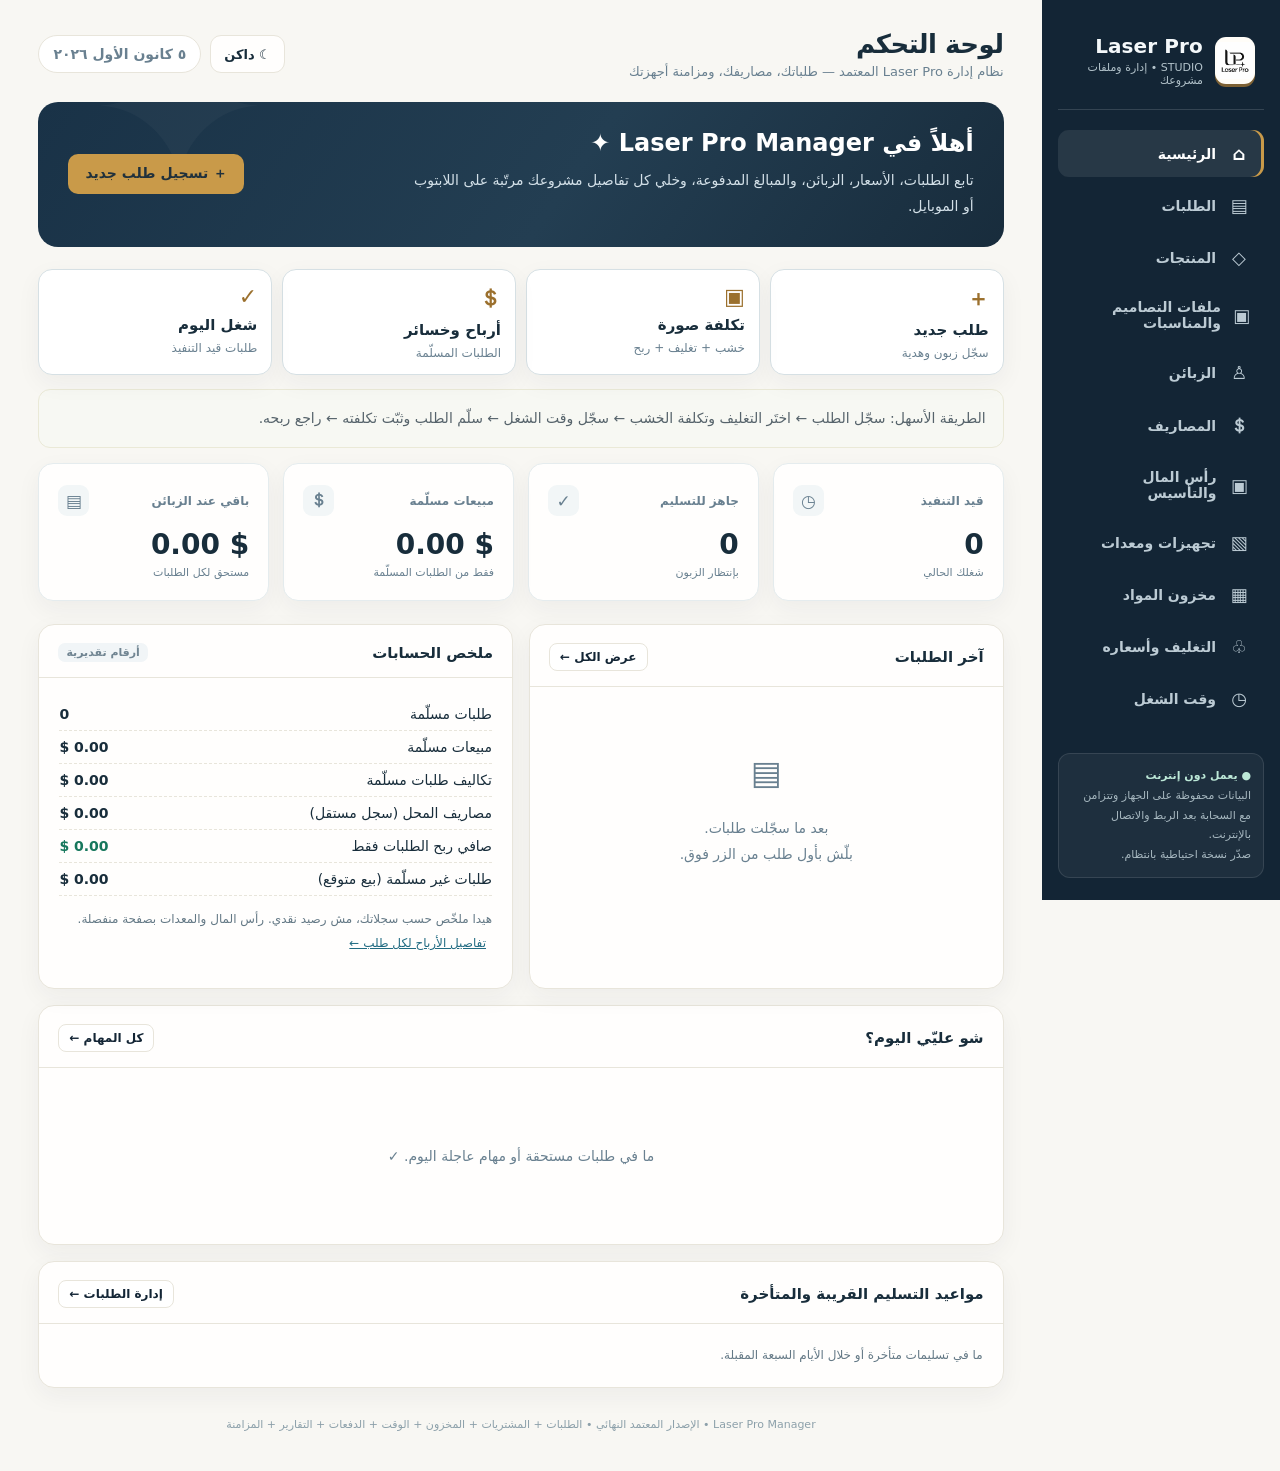
==== laser-pro-original/index.html @ b55d9794 "Complete multiple-cut wood fields for manual orders with computed board fraction and preserved cut d" ====
<!DOCTYPE html>
<html lang="ar" dir="rtl">
<head>
<meta charset="utf-8"/>
<meta name="viewport" content="width=device-width,initial-scale=1,viewport-fit=cover"/>
<meta name="theme-color" content="#122435"/>
<link rel="manifest" href="./manifest.webmanifest"/>
<link rel="stylesheet" href="./theme.css"/>
<script src="./wood-layout.js"></script>
<link rel="icon" type="image/png" href="./icon-192.png"/>
<title>Laser Pro Studio — إدارة وملفات مشروعك</title>
<style>
:root{--navy:#132535;--navy2:#20384d;--gold:#d9ad5a;--goldlite:#f7efd9;--ink:#182d3b;--muted:#698090;--line:#e2e8eb;--surface:#fff;--bg:#f5f7f7;--red:#b84047;--green:#238164;--shadow:0 8px 30px rgba(24,49,59,.065)}
*{box-sizing:border-box}html{font-family:system-ui,-apple-system,'Segoe UI',Tahoma,Arial,sans-serif;scroll-behavior:smooth}body{margin:0;background:var(--bg);color:var(--ink);font-size:14px;min-width:290px}button,input,select,textarea{font:inherit}button{cursor:pointer}button:disabled{opacity:.45;cursor:not-allowed}a{color:inherit}.app{display:flex;min-height:100vh}.sidebar{background:var(--navy);color:#f4f8fa;width:238px;padding:22px 16px;position:sticky;top:0;height:100vh;flex-shrink:0;display:flex;flex-direction:column;gap:20px}.brand{display:flex;align-items:center;gap:12px;padding:12px 9px 22px;border-bottom:1px solid #ffffff24}.monogram{display:grid;place-items:center;width:47px;height:47px;background:linear-gradient(135deg,#f0d19a,#b99049);color:#172b37;font-weight:900;border-radius:14px;letter-spacing:-2px;font-size:21px;box-shadow:0 3px 0 #7d6134}.brand strong{font-size:20px;letter-spacing:.1px}.brand small{display:block;color:#b3c3cb;margin-top:3px;font-size:11px}.nav{display:grid;gap:5px}.nav button{border:0;background:transparent;color:#bccbd4;border-radius:11px;text-align:right;padding:13px 14px;display:flex;align-items:center;gap:12px;font-weight:600}.nav button .nav-ico{font-size:18px;width:22px;text-align:center}.nav button.active,.nav button:hover{background:#ffffff16;color:white}.nav button.active{box-shadow:inset -3px 0 0 var(--gold)}.sidebottom{margin-top:auto;font-size:11px;color:#a7b8c0;background:#ffffff0c;border:1px solid #ffffff1b;border-radius:12px;padding:12px;line-height:1.8}.sidebottom b{color:#bce8d7}.main{width:calc(100% - 238px);padding:0 min(3vw,42px) 40px;max-width:1700px}.topbar{padding:29px 0 23px;display:flex;justify-content:space-between;align-items:center;gap:10px}.topbar h1{font-size:26px;margin:0 0 5px;letter-spacing:-.5px}.subtitle{color:var(--muted);font-size:13px}.today{color:var(--muted);font-weight:600;background:#fff;border:1px solid var(--line);padding:10px 14px;border-radius:999px;white-space:nowrap}.page{display:none;animation:fade .15s}.page.active{display:block}@keyframes fade{from{opacity:.65;transform:translateY(3px)}to{opacity:1;transform:translateY(0)}}.hero{border-radius:20px;background:linear-gradient(125deg,#193247,#233e52 55%,#182c3c);color:white;padding:27px 30px;display:flex;justify-content:space-between;align-items:center;gap:25px;overflow:hidden;position:relative;margin-bottom:22px}.hero:after{content:"✦";position:absolute;font-size:220px;color:#ffffff08;left:5%;top:-120px;pointer-events:none}.hero h2{font-size:24px;margin:0 0 11px}.hero p{max-width:570px;line-height:1.85;color:#d3e0e8;margin:0}.hero .button{z-index:1}.button{border:0;background:var(--navy);color:#fff;padding:11px 17px;border-radius:10px;font-weight:700;display:inline-flex;align-items:center;justify-content:center;gap:8px;white-space:nowrap;min-height:40px}.button:hover{filter:brightness(1.1)}.button.gold{background:var(--gold);color:#20313c}.button.light{background:var(--goldlite);color:#6c4c16}.button.secondary{background:white;border:1px solid var(--line);color:var(--ink)}.button.danger{background:#fff3f2;border:1px solid #efcecd;color:var(--red)}.button.sm{padding:7px 11px;font-size:12px;min-height:34px}.button:focus-visible,.nav button:focus-visible{outline:3px solid #e5bd6f;outline-offset:2px}.metrics{display:grid;grid-template-columns:repeat(4,minmax(0,1fr));gap:14px;margin:15px 0 23px}.metric{background:var(--surface);padding:21px 19px;border-radius:15px;box-shadow:var(--shadow);border:1px solid #e5ecee}.metric-top{display:flex;justify-content:space-between;align-items:center;color:var(--muted);font-size:12px;font-weight:700;gap:6px}.metric .glyph{background:#f2f6f7;border-radius:9px;font-size:17px;width:31px;height:31px;display:grid;place-items:center}.metric .value{font-size:28px;font-weight:800;margin-top:12px;direction:ltr;text-align:right;font-variant-numeric:tabular-nums;white-space:nowrap}.metric .desc{color:var(--muted);font-size:11px;margin-top:5px}.sectionhead{display:flex;align-items:center;justify-content:space-between;gap:12px;margin-bottom:13px;flex-wrap:wrap}.sectionhead h2,.sectionhead h3{margin:0;font-size:20px}.actions{display:flex;gap:8px;align-items:center;flex-wrap:wrap}.panel{background:var(--surface);border:1px solid var(--line);border-radius:16px;box-shadow:var(--shadow);overflow:hidden}.panel .panelhead{padding:18px 19px 15px;border-bottom:1px solid var(--line);display:flex;justify-content:space-between;align-items:center;gap:8px}.panelhead h3{font-size:15px;margin:0}.panelpad{padding:20px}.muted{color:var(--muted)}.small{font-size:12px}.hint{font-size:12px;line-height:1.9;color:#637885}.hintbox{background:#f7f8f3;padding:15px 17px;border:1px solid #eae9d7;border-radius:12px;margin-top:15px;color:#56636b;line-height:1.95}.tools{display:flex;align-items:center;justify-content:space-between;gap:10px;margin:15px 0;flex-wrap:wrap}.search{border:1px solid var(--line);background:white;min-height:40px;min-width:200px;width:290px;max-width:100%;border-radius:10px;padding:9px 13px;outline-color:var(--gold)}.tablewrap{overflow:auto;max-width:100%}table{border-collapse:collapse;width:100%;min-width:680px}th,td{padding:14px 16px;text-align:right;border-bottom:1px solid #edf1f2;vertical-align:middle;white-space:nowrap}th{background:#f8fafb;color:#5a7080;font-size:12px;font-weight:700}td{font-size:13px}tr:last-child td{border-bottom:0}tr:hover td{background:#fafbfb}.tag{display:inline-flex;align-items:center;border-radius:50px;background:#f1f4f6;color:#425564;font-weight:700;font-size:11px;padding:6px 9px;white-space:nowrap}.tag.new{background:#e7effe;color:#3168a6}.tag.progress{background:#fff4db;color:#9b660b}.tag.ready{background:#e4f5ed;color:#157052}.tag.done{background:#e9ecef;color:#58616a}.tag.cancel{background:#fff0f0;color:#ae4e4e}.inlineactions{display:flex;gap:5px;align-items:center}.linkbutton{border:1px solid var(--line);background:#fff;border-radius:8px;padding:6px 10px;color:var(--navy);font-weight:700;font-size:12px}.linkbutton:hover{background:#f1f6f8}.empty{text-align:center;color:var(--muted);padding:55px 15px;line-height:1.9}.empty .big{font-size:33px;margin-bottom:10px}.grid2{display:grid;grid-template-columns:1fr 1fr;gap:16px}.settings-grid{display:grid;grid-template-columns:repeat(2,minmax(0,1fr));gap:15px}.field{display:flex;flex-direction:column;gap:6px;min-width:0}.field label{font-weight:700;color:#536673;font-size:12px}.field input,.field select,.field textarea{width:100%;border:1px solid #dce5e8;background:white;border-radius:10px;outline:none;padding:11px 12px;min-height:43px;color:var(--ink)}.field textarea{resize:vertical;min-height:83px}.field input:focus,.field select:focus,.field textarea:focus{border-color:#b79a6d;box-shadow:0 0 0 3px #e9d7b269}.field small{font-size:11px;color:#7d919d}.field.full{grid-column:1/-1}dialog{width:min(600px,calc(100vw - 24px));max-height:90vh;border:0;box-shadow:0 15px 65px #09172155;border-radius:20px;padding:0;overflow:auto;color:var(--ink)}dialog::backdrop{background:#0a1c27a6;backdrop-filter:blur(2px)}.modalhead{padding:23px 25px;border-bottom:1px solid var(--line);display:flex;justify-content:space-between;align-items:center}.modalhead h2{font-size:20px;margin:0}.x{background:#f1f4f5;border:0;width:32px;height:32px;border-radius:9px;font-size:19px;line-height:1}.modalbody{padding:21px 25px}.modalfooter{padding:18px 25px;display:flex;gap:10px;justify-content:flex-start;border-top:1px solid var(--line);background:#fdfefe}.divider{border:0;border-top:1px solid var(--line);margin:18px 0}.statusline{padding:12px 17px;border-radius:10px;background:#eff7f2;color:#18704a;margin:0 0 14px}.warning{background:#fff9ec;border-color:#f0dfb5}.footer{font-size:11px;color:#8ca0aa;margin-top:30px;text-align:center}.summaryline{display:flex;justify-content:space-between;gap:10px;padding:8px 0;border-bottom:1px dashed var(--line)}.summaryline:last-child{border-bottom:0}.files{display:flex;gap:10px;flex-wrap:wrap;align-items:center}.visually-hidden{position:absolute;width:1px;height:1px;padding:0;margin:-1px;overflow:hidden;clip:rect(0,0,0,0);white-space:nowrap;border:0}.warn-text{color:#aa6c28}.green-text{color:var(--green)}.red-text{color:var(--red)}.badge{display:inline-block;background:#f1f5f7;border-radius:7px;padding:3px 8px;font-size:11px;color:#718592;font-weight:700}.note-card{padding:15px 18px;border-radius:13px;background:#f8fafb;border:1px solid var(--line);line-height:2}.toast{position:fixed;z-index:9999;bottom:22px;left:24px;background:#233c4d;color:#fff;border-radius:12px;box-shadow:0 10px 30px #0a1b2440;padding:14px 18px;max-width:calc(100vw - 40px);display:none}.toast.show{display:block}.numeric{font-variant-numeric:tabular-nums;direction:ltr;display:inline-block}
.cost-summary{margin-top:13px}.profit-number{font-size:26px;font-weight:800;color:var(--green)}.profit-number.loss{color:var(--red)}.photo-grid{display:grid;grid-template-columns:repeat(auto-fill,minmax(135px,1fr));gap:12px;margin-top:14px}.photo-card{border:1px solid var(--line);border-radius:12px;overflow:hidden;background:#fbfcfd;padding:9px}.photo-card img{width:100%;height:115px;object-fit:cover;border-radius:7px;background:#edf0f0}.photo-card strong{display:block;font-size:12px;margin:6px 0}.photo-card button{font-size:11px}.cost-breakdown{display:grid;grid-template-columns:repeat(2,minmax(0,1fr));gap:7px}.cost-breakdown>div{border:1px solid var(--line);padding:12px;border-radius:10px;background:#f9fbfc}.cost-breakdown b{display:block;margin-top:6px} .file-status{font-size:12px;color:var(--muted)}
/* Add-ons: investments, inventory, deadlines */
@media(min-width:751px){.nav{overflow-y:auto;min-height:0;flex:1;align-content:start;scrollbar-width:thin}.sidebottom{flex-shrink:0}}
@media(max-width:750px){.nav{flex:unset;overflow-y:hidden}}
.report-picker{display:flex;align-items:center;gap:10px;flex-wrap:wrap}.report-picker input{border:1px solid var(--line);border-radius:10px;padding:10px;background:white;max-width:180px}.audit-info{font-size:12px;color:var(--muted);line-height:1.8}.report-grid{display:grid;grid-template-columns:repeat(2,minmax(0,1fr));gap:12px}.receipt-hint{background:#ecf6fa;border:1px solid #d3e6ef;border-radius:10px;padding:11px 13px;line-height:1.8}.timer-box{padding:20px;border:1px solid #d9e6e6;background:#f2f8f6;border-radius:14px}.timer-clock{font-variant-numeric:tabular-nums;direction:ltr;font-size:32px;font-weight:800;text-align:center;margin:12px 0}.order-select{min-width:220px;max-width:100%;padding:10px;border-radius:10px;border:1px solid #dce5e8;background:white}.receipt-action{border:1px solid #c6dfd1;color:#125f48;background:#ecf8f2}
@media(max-width:750px){.report-grid{grid-template-columns:1fr}.inlineactions{flex-wrap:wrap}.order-select{width:100%}}
.deadline-list{display:grid;gap:10px}.deadline-item{display:flex;justify-content:space-between;gap:12px;align-items:center;border-bottom:1px dashed var(--line);padding:8px 0;flex-wrap:wrap}.deadline-item:last-child{border:0}.notice{color:#9b660b;background:#fff7e6;border:1px solid #f5e5b7;padding:9px 12px;border-radius:9px}.type-chip{display:inline-flex;background:#eef3f5;border-radius:8px;padding:5px 8px;font-size:11px;font-weight:700}.type-chip.bad{color:#9c402b;background:#ffebdf}.type-chip.good{color:#1b795b;background:#e2f6eb}
@media(max-width:1130px){.metrics{grid-template-columns:repeat(2,minmax(0,1fr))}.grid2{grid-template-columns:1fr}}
@media(max-width:750px){.app{display:block;padding-bottom:70px}.sidebar{width:100%;height:auto;position:relative;padding:10px 14px 0;display:block}.brand{border:0;padding:6px 0 11px}.brand strong{font-size:18px}.monogram{width:39px;height:39px;font-size:18px}.nav{position:fixed;bottom:0;right:0;left:0;z-index:20;background:#132535;display:flex;gap:0;padding:5px 6px calc(5px + env(safe-area-inset-bottom));box-shadow:0 -5px 23px #0002;justify-content:flex-start;overflow-x:auto;overscroll-behavior-x:contain;scroll-snap-type:x proximity;scrollbar-width:thin}.nav button{flex:0 0 82px;scroll-snap-align:start;display:flex;flex-direction:column;align-items:center;gap:1px;padding:6px 2px;border-radius:7px;font-size:10px;white-space:nowrap;text-align:center}.nav button .nav-ico{font-size:20px}.nav button.active{box-shadow:inset 0 3px 0 var(--gold)}.sidebottom{display:none}.main{padding:0 14px 25px;width:100%}.topbar{padding:20px 0 14px}.topbar h1{font-size:22px}.today{font-size:10px;padding:7px 9px}.hero{padding:22px 18px;display:block}.hero h2{font-size:21px}.hero .button{margin-top:16px}.metrics{gap:9px;margin-top:10px}.metric{padding:15px 12px}.metric .value{font-size:21px}.metric-top{font-size:11px}.panelpad{padding:15px}.settings-grid{grid-template-columns:1fr}.search{width:100%}.sectionhead h2{font-size:19px}.modalbody{padding:17px}.modalhead,.modalfooter{padding:16px}.tools{display:block}.tools>*{margin-bottom:8px}.mobile-scroll-note{display:block}}
@media(min-width:751px){.mobile-scroll-note{display:none}}
@media print{.sidebar,.topbar,.actions,.tools,.button,.footer{display:none!important}.main{width:100%;padding:0}.panel{box-shadow:none}body{background:white}.page{display:none!important}.page.active{display:block!important}}
.order-pick-box{border:1px solid #c6ddcf;border-radius:12px;padding:14px;background:#f7fcf8}.order-pick-box h3{color:#14374a}.material-choice-list{max-height:300px;overflow:auto;display:grid;gap:6px}.pick-material{display:grid;grid-template-columns:minmax(130px,1.4fr) minmax(140px,1fr) 85px;gap:10px;align-items:center;border:1px solid var(--line);background:#fff;padding:9px;border-radius:10px}.pick-material.selected{background:#effaf3;border-color:#aed7b6}.pick-material label{cursor:pointer;display:flex;gap:6px;align-items:center;flex-wrap:wrap}.pick-material-amount{display:flex;gap:7px;align-items:center}.material-qty{width:78px;min-width:65px;padding:7px!important}.material-subtotal{text-align:left}.warn-text{color:#b84047}@media(max-width:680px){.pick-material{grid-template-columns:1fr auto;gap:5px}.pick-material-amount{grid-column:1}.material-subtotal{grid-column:2;grid-row:2}.order-pick-box{padding:9px}}

.final-note{background:#e9f6f0;border:1px solid #a5d8c1;border-radius:12px;padding:12px;margin:12px 0;color:#174b3d}
@media(max-width:750px){#dailyDesk .summaryline{align-items:flex-start;gap:8px;flex-wrap:wrap}#cashPosition .cost-breakdown{grid-template-columns:1fr}}

/* Laser Pro final finance: readable, action-first pages */
.easy-cost-panel{padding:18px;border:1px solid #d6e2e5;border-radius:15px;background:linear-gradient(135deg,#f9fbfd,#f2f7f7);margin:15px 0}
.easy-cost-panel h3{margin:0 0 6px;font-size:17px}
.easy-cost-grid{display:grid;grid-template-columns:repeat(2,minmax(0,1fr));gap:12px;margin:14px 0}
.easy-cost-grid .field{min-width:0}.easy-cost-grid select{width:100%;min-width:0}
.easy-cost-table{width:100%;border-collapse:collapse;margin-top:10px}.easy-cost-table td,.easy-cost-table th{padding:10px 7px;border-bottom:1px solid #dce6e9;text-align:right}.easy-cost-table th{font-size:12px;color:#5c7180}
.easy-cost-panel .total-card{padding:13px;border-radius:11px;background:#e5f2ed;margin-top:12px}
.finance-hero{display:grid;grid-template-columns:repeat(3,minmax(0,1fr));gap:12px;margin-bottom:12px}
.finance-hero .finance-total{background:#f0f5f6;padding:15px;border-radius:12px;min-width:0}
.finance-hero .finance-total span{display:block;color:#5d7684;font-size:12px}.finance-hero .finance-total b{font-size:23px;display:block;margin-top:7px;overflow-wrap:anywhere}
.finance-total.positive b{color:#16775c}.finance-total.negative b{color:#b33d43}
.row-profit-positive{color:#16775c;font-weight:700}.row-profit-negative{color:#b33d43;font-weight:700}
@media(max-width:650px){.easy-cost-grid{grid-template-columns:1fr}.finance-hero{grid-template-columns:1fr 1fr}.finance-hero .finance-total b{font-size:18px}.easy-cost-panel{padding:12px}}
.pack-unit-preview{background:#f0f6f3;padding:12px;border-radius:9px;border:1px solid #bad9c8;font-weight:800;color:#17644e;min-height:42px}
.pack-cost-cards{display:grid;grid-template-columns:repeat(3,minmax(0,1fr));gap:9px;margin:12px 0}.pack-cost-cards>div{padding:12px;border:1px solid #d4e4e8;border-radius:10px;background:#f8fbfb}.pack-cost-cards span{display:block;font-size:12px;color:#657a82}.pack-cost-cards b{display:block;font-size:20px;margin-top:6px}.quick-link{border:0;background:none;color:#216b82;cursor:pointer;text-decoration:underline;font:inherit}.profit-facts{display:grid;grid-template-columns:repeat(3,1fr);gap:9px;margin:12px 0}.profit-facts>div{border:1px solid #d9e3e5;border-radius:10px;padding:12px;background:#f7fafb}.profit-facts b{display:block;font-size:20px;margin-top:5px}.cost-inner-details{max-width:420px;min-width:260px}.cost-inner-details table{width:100%}.cost-inner-details td{padding:5px;font-size:12px}.cost-inner-details summary{cursor:pointer;color:#16775c;font-weight:bold}.profit-positive{color:#16775c}.profit-negative{color:#b84047}.pack-qty-note{display:block;color:#587180;font-size:11px}
@media(max-width:650px){.pack-cost-cards,.profit-facts{grid-template-columns:1fr 1fr}.pack-unit-preview{padding:9px}}

/* Laser Pro Manager UX — separate investment / realized P&L / clear product prices */
.brand-icon{background:#fffdf8;padding:2px;overflow:hidden;border-radius:11px}.brand-icon img{width:100%;height:100%;object-fit:contain;border-radius:9px}
.dash-actions{display:grid;grid-template-columns:repeat(4,minmax(0,1fr));gap:10px;margin:14px 0}
.quick-tile{display:flex;align-items:flex-start;flex-direction:column;gap:7px;text-align:right;padding:14px;border:1px solid #d6e0e4;border-radius:14px;background:white;color:var(--ink);box-shadow:var(--shadow);min-width:0}
.quick-tile b{font-size:15px}.quick-tile small{font-size:12px;color:var(--muted)}.quick-tile:hover{border-color:#c3a16e;background:#fffaf2}.q-icon{color:#9b702d;font-size:22px;font-weight:800}
.finance-intro{margin-bottom:14px;line-height:1.9}.ledger-sums{display:grid;grid-template-columns:repeat(3,minmax(0,1fr));gap:11px;margin:15px 0}.ledger-sum{padding:15px;border:1px solid var(--line);border-radius:13px;background:#f8fafb}.ledger-sum span{display:block;font-size:12px;color:#647889}.ledger-sum strong{display:block;font-size:24px;margin-top:4px;overflow-wrap:anywhere}
.ledger-sum.earn{background:#ebf7f0;border-color:#c8e5d5}.ledger-sum.loss{background:#fff1f1;border-color:#f1d1d2}.ledger-sum.earn strong{color:#177355}.ledger-sum.loss strong{color:#b63a43}
.ledger-card{padding:14px 15px;margin-bottom:10px;background:#fff;border:1px solid #dce5e9;border-radius:13px}.ledger-head{display:flex;align-items:flex-start;justify-content:space-between;gap:10px;flex-wrap:wrap}.ledger-head b{font-size:15px}.ledger-caption{color:#6b7d8a;font-size:12px;margin-top:5px}.ledger-figures{display:grid;grid-template-columns:repeat(4,minmax(0,1fr));gap:8px;margin:12px 0}.ledger-figures>div{background:#f5f8f9;border-radius:9px;padding:9px;min-width:0}.ledger-figures span{color:#617886;font-size:11px;display:block}.ledger-figures b{font-size:15px;display:block;margin-top:3px}.ledger-card details{border-top:1px dashed #d5e1e4;padding-top:10px}.ledger-card summary{cursor:pointer;color:#136181;font-weight:800;padding:5px 0}.ledger-card details .summaryline{font-size:13px}
.product-mobile-grid{display:none}.product-price-card{padding:15px;background:#fff;border:1px solid var(--line);border-radius:14px;box-shadow:var(--shadow)}.product-price-card header{display:flex;justify-content:space-between;gap:8px}.product-price-card header b{font-size:16px}.product-price-card .pr-price{font-size:21px;color:#146f56;font-weight:800}.product-price-card .summaryline{font-size:13px;gap:10px}.product-price-card .inlineactions{margin-top:12px}
.cost-focus{background:#f8fbfc;border:1px solid #d6e2e5;border-radius:12px;padding:13px;margin-bottom:12px}.cost-focus h3{margin:0 0 10px}.cost-focus-grid{display:grid;grid-template-columns:repeat(2,minmax(0,1fr));gap:9px}.cost-focus-cell{border:1px solid #d8e5e8;background:white;border-radius:9px;padding:10px}.cost-focus-cell span{font-size:12px;color:#617b89;display:block}.cost-focus-cell b{font-size:17px;display:block;margin-top:4px}.cost-focus-cell.main{background:#eef7ee}.cost-focus-cell.warning{background:#fff1f1}
@media(max-width:1050px){.dash-actions{grid-template-columns:repeat(2,minmax(0,1fr))}.ledger-sums{grid-template-columns:repeat(2,minmax(0,1fr))}}
@media(max-width:750px){.dash-actions{grid-template-columns:repeat(2,minmax(0,1fr));gap:9px}.quick-tile{padding:11px}.product-mobile-grid{display:grid;grid-template-columns:1fr;gap:12px}.product-desktop-table{display:none}.ledger-figures{grid-template-columns:repeat(2,minmax(0,1fr))}.ledger-sum strong{font-size:18px}.cost-focus-grid{grid-template-columns:1fr 1fr}}
@media(max-width:390px){.ledger-sums{grid-template-columns:1fr 1fr}.finance-hero{grid-template-columns:1fr 1fr}}

/* Laser Pro Studio library / responsive cards */
.studio-folders{display:grid;grid-template-columns:repeat(auto-fit,minmax(155px,1fr));gap:10px;margin:15px 0}
.studio-folder{border:1px solid var(--line);background:#fff;text-align:right;border-radius:15px;padding:14px;min-height:77px;display:flex;align-items:center;gap:10px;color:var(--ink)}
.studio-folder.active{outline:2px solid var(--gold);background:var(--goldlite)}
.studio-folder .folder-icon{font-size:27px;color:#bc913f}
.studio-folder b,.studio-folder small{display:block}.studio-folder small{font-size:11px;color:var(--muted);margin-top:4px}
.studio-files{display:grid;grid-template-columns:repeat(auto-fill,minmax(205px,1fr));gap:12px;margin-top:13px}
.studio-file{background:#fff;border:1px solid var(--line);border-radius:14px;padding:12px;display:grid;gap:9px;min-width:0}
.studio-file-preview{height:115px;background:#f0f3f4;border-radius:11px;display:grid;place-items:center;overflow:hidden;color:var(--muted)}
.studio-file-preview img{height:115px;width:100%;object-fit:contain}
.studio-file b{overflow-wrap:anywhere}.studio-file .studio-info{color:var(--muted);font-size:11px;line-height:1.75}
.studio-file .actions{gap:5px}.studio-file .actions button{flex:1}
@media(max-width:640px){.studio-folders{grid-template-columns:repeat(2,minmax(0,1fr))}.studio-files{grid-template-columns:1fr 1fr}.studio-file{padding:9px}.studio-file .actions{display:grid;grid-template-columns:1fr 1fr}.studio-file .actions .button{white-space:normal;padding:5px}.studio-folder{padding:10px;min-height:67px}}
@media(max-width:340px){.studio-files{grid-template-columns:1fr}}


:root{--bg:#f8f7f3;--surface:#fffefd;--line:#e8e5db;--gold:#c99a49;--goldlite:#f7efda;--shadow:0 8px 25px rgba(32,45,59,.052)}
.feature-block{grid-column:1/-1;padding:12px 14px;margin:3px 0;border:1px solid #e8e1d2;background:#fffdf8;border-radius:14px;display:grid;gap:10px}
.feature-row{display:flex;align-items:center;justify-content:space-between;gap:12px;font-weight:750;color:var(--navy);cursor:pointer}
.feature-row input{appearance:none;width:45px;min-width:45px;height:26px;border:1px solid #d6d2c6;background:#d9dee0;border-radius:99px;position:relative;cursor:pointer;transition:.18s}
.feature-row input:before{content:'';position:absolute;top:3px;right:3px;width:18px;height:18px;border-radius:100%;background:white;box-shadow:0 1px 3px #0003;transition:.18s}
.feature-row input:checked{background:var(--gold);border-color:#b8904c}.feature-row input:checked:before{transform:translateX(-18px)}
.feature-dims{display:grid;grid-template-columns:repeat(2,minmax(0,1fr));gap:10px}.feature-dims[hidden]{display:none}
.feature-note{font-size:12px;color:#6d7575;font-weight:400;line-height:1.7}
.order-price-summary{padding:15px;background:#fdfaf1;border:1px solid #e9d8b3;border-radius:12px;line-height:1.9;margin-top:10px}.order-price-summary b{color:#233b4a}
@media(max-width:410px){.feature-dims{grid-template-columns:repeat(2,minmax(0,1fr))}.feature-block{padding:10px}.order-price-summary{font-size:13px}}
</style>
</head>
<body>
<div class="app">
<aside class="sidebar">
 <div class="brand"><span class="monogram brand-icon"><img src="./icon-192.png" width="36" height="36" alt="شعار Laser Pro"></span><div><strong>Laser Pro</strong><small>STUDIO • إدارة وملفات مشروعك</small></div></div>
 <nav class="nav" id="nav" aria-label="أقسام البرنامج">
  <button class="active" data-page="dashboard"><span class="nav-ico">⌂</span>الرئيسية</button>
  <button data-page="orders"><span class="nav-ico">▤</span>الطلبات</button>
  <button data-page="products"><span class="nav-ico">◇</span>المنتجات</button>
  <button data-page="studio"><span class="nav-ico">▣</span>ملفات التصاميم والمناسبات</button>
  <button data-page="customers"><span class="nav-ico">♙</span>الزبائن</button>
  <button data-page="expenses"><span class="nav-ico">＄</span>المصاريف</button>
  <button data-page="investment"><span class="nav-ico">▣</span>رأس المال والتأسيس</button>
  <button data-page="purchases"><span class="nav-ico">▧</span>تجهيزات ومعدات</button>
   <button data-page="inventory"><span class="nav-ico">▦</span>مخزون المواد</button>
    <button data-page="packaging"><span class="nav-ico">♧</span>التغليف وأسعاره</button>
   <button data-page="work"><span class="nav-ico">◷</span>وقت الشغل</button>
   <button data-page="payments"><span class="nav-ico">＄</span>دفعات الزبائن</button>
   <button data-page="debts"><span class="nav-ico">▤</span>الديون والذمم</button>
   <button data-page="reports"><span class="nav-ico">▥</span>تقارير شهرية</button>
   <button data-page="tasks"><span class="nav-ico">☑</span>المهام</button>
  <button data-page="costing"><span class="nav-ico">▣</span>تكلفة الطلب والصور</button>
  <button data-page="capital"><span class="nav-ico">◈</span>الأرباح والخسائر</button>
  <button data-page="settings"><span class="nav-ico">⚙</span>الإعدادات</button>
 </nav>
 <div class="sidebottom"><b>● يعمل دون إنترنت</b><br>البيانات محفوظة على الجهاز وتتزامن مع السحابة بعد الربط والاتصال بالإنترنت.<br>صدّر نسخة احتياطية بانتظام.</div>
</aside>
<main class="main">
 <header class="topbar"><div><h1 id="pageTitle">لوحة التحكم</h1><div class="subtitle">نظام إدارة Laser Pro المعتمد — طلباتك، مصاريفك، ومزامنة أجهزتك</div></div><div class="theme-controls"><button type="button" class="theme-choice theme-shortcut" data-theme-toggle aria-label="التغيير إلى المظهر الداكن">☾ داكن</button><div class="today" id="today"></div></div></header>
 <section class="page active" id="page-dashboard">
  <div class="hero"><div><h2>أهلاً في Laser Pro Manager ✦</h2><p>تابع الطلبات، الأسعار، الزبائن، والمبالغ المدفوعة، وخلي كل تفاصيل مشروعك مرتّبة على اللابتوب أو الموبايل.</p></div><button class="button gold" data-action="new-order">＋ تسجيل طلب جديد</button></div>
  <div class="dash-actions" aria-label="العمليات اليومية">
    <button class="quick-tile" data-action="new-order"><span class="q-icon">＋</span><b>طلب جديد</b><small>سجّل زبون وهدية</small></button>
    <button class="quick-tile" data-page="costing"><span class="q-icon">▣</span><b>تكلفة صورة</b><small>خشب + تغليف + ربح</small></button>
    <button class="quick-tile" data-page="capital"><span class="q-icon">＄</span><b>أرباح وخسائر</b><small>الطلبات المسلّمة</small></button>
    <button class="quick-tile" data-page="tasks"><span class="q-icon">✓</span><b>شغل اليوم</b><small>طلبات قيد التنفيذ</small></button>
   </div><div class="hintbox" id="dashboardGuide" style="margin:12px 0">الطريقة الأسهل: سجّل الطلب ← اختَر التغليف وتكلفة الخشب ← سجّل وقت الشغل ← سلّم الطلب وثبّت تكلفته ← راجع ربحه.</div>
   <div class="metrics" id="dashMetrics"></div>
  <div class="grid2"><div class="panel"><div class="panelhead"><h3>آخر الطلبات</h3><button class="linkbutton" data-page="orders">عرض الكل ←</button></div><div id="recentOrders"></div></div><div class="panel"><div class="panelhead"><h3>ملخص الحسابات</h3><span class="badge">أرقام تقديرية</span></div><div class="panelpad" id="dashSummary"></div></div></div>
   <div class="panel" style="margin-top:16px"><div class="panelhead"><h3>شو عليّي اليوم؟</h3><button class="linkbutton" data-page="tasks">كل المهام ←</button></div><div class="panelpad" id="dailyDesk"></div></div><div class="panel" style="margin-top:16px"><div class="panelhead"><h3>مواعيد التسليم القريبة والمتأخرة</h3><button class="linkbutton" data-page="orders">إدارة الطلبات ←</button></div><div class="panelpad" id="deadlinePanel"></div></div>
 </section>
 <section class="page" id="page-orders"><div class="hintbox" style="margin-top:0;margin-bottom:12px">✓ كل طلب يحتفظ باسم الزبون ورقمه ومنطقته بشكل مستقل. تعديل اسم طلب ما بيغيّر باقي الطلبات.</div><div class="sectionhead"><h2>إدارة الطلبات</h2><div class="actions"><button class="button secondary" data-action="csv-orders">↓ Excel / CSV</button><button class="button" data-action="new-order">＋ طلب جديد</button></div></div><div class="tools"><input id="ordersSearch" class="search" placeholder="ابحث باسم الزبون، المنطقة أو المنتج..."/><select id="ordersFilter" class="search" style="width:auto;min-width:175px"><option value="all">كل الحالات</option><option value="طلب جديد">طلب جديد</option><option value="قيد التنفيذ">قيد التنفيذ</option><option value="جاهز للتسليم">جاهز للتسليم</option><option value="تم التسليم">تم التسليم</option><option value="ملغى">ملغى</option></select></div><div class="panel tablewrap" id="ordersTable"></div></section>
 <section class="page" id="page-products"><div class="sectionhead"><h2>المنتجات والأسعار</h2><button class="button" data-action="new-product">＋ منتج جديد</button></div><div class="hintbox" style="margin-top:0;margin-bottom:15px">كل منتج بيعرض <b>سعر البيع − تكلفة الخشب/المواد الأساسية − تكلفة التغليف الافتراضي للقطعة</b>. حدّد كيس أو كرتونة أو ريبون أو ساتان من زر «تغليف المنتج» مرة واحدة؛ الأسعار من مخزون التغليف. المبلغ المتبقي <b>قبل أجر وقت الشغل ومصاريف التشغيل</b>، مش ربح صافي. الوصفة بتنطبق على الطلبات الجديدة فقط؛ الطلبات القديمة ما بتتغيّر.</div><div class="tools" style="margin-bottom:10px"><button class="button secondary sm" data-page="packaging">قائمة التغليف وأسعار الحبة</button><button class="button secondary sm" data-page="costing">تكلفة الطلبات الفعلية</button></div><div class="tools"><input id="productsSearch" class="search" placeholder="بحث بالمنتج أو المقاس..."/></div><div class="product-mobile-grid" id="productsMobile" aria-label="بطاقات المنتجات"></div><div class="panel tablewrap product-desktop-table" id="productsTable"></div></section>
 <section class="page" id="page-customers"><div class="sectionhead"><h2>دفتر الزبائن</h2><button class="button" data-action="new-customer">＋ زبون جديد</button></div><div class="tools"><input id="customersSearch" class="search" placeholder="اسم أو هاتف أو منطقة..."/></div><div class="panel tablewrap" id="customersTable"></div></section>
 <section class="page" id="page-expenses"><div class="sectionhead"><h2>المصاريف</h2><button class="button" data-action="new-expense">＋ تسجيل مصروف</button></div><div class="metrics" id="expenseMetrics"></div><div class="panel tablewrap" id="expensesTable"></div><div class="hintbox">المصاريف العامة مثل كهرباء، صيانة، مواصلات أو شراء مواد. إذا سجّلت مصروفاً ضمن طلب معين، لا تسجّله مرة ثانية هون حتى ما ينحسب مرتين.</div></section>
 <section class="page" id="page-purchases">
  <div class="sectionhead"><h2>تجهيزات المشروع ومصاريف التأسيس</h2><div class="actions"><button class="button secondary" data-action="csv-purchases">↓ تقرير CSV</button><button class="button" data-action="new-purchase">＋ تسجيل مشتريات</button></div></div>
  <div class="hintbox" style="margin-top:0">سجّل هون كل شي دفعته من بداية مشروع Laser Pro: مكنة الليزر، الطابعة، المكبس، الأدوات، رفوف الورشة، وأي مشتريات أخرى. المبالغ هاي <b>منفصلة عن المصاريف التشغيلية والأرباح</b> لمنع الحساب مرتين.</div>
  <div class="metrics" id="purchaseMetrics"></div>
  <div class="tools"><input class="search" id="purchaseSearch" placeholder="اسم الغرض أو المورّد..."/><select class="search" id="purchasePhase" style="width:auto;min-width:180px"><option value="all">من أول المشروع حتى اليوم</option><option value="تأسيس">مشتريات التأسيس</option><option value="لاحق">مشتريات بعد الانطلاق</option></select></div>
  <div class="panel tablewrap" id="purchasesTable"></div>
  <div class="hintbox">المبلغ الإجمالي = الكمية × سعر القطعة + الشحن والتركيب. «المدفوع» يسجّل اللي دفعته فعلياً، و«الباقي» بيفرجيك شو عليك. أسعار الأدوات الموجودة عندك ما رح تتعبّى تلقائياً؛ سجّل كلفتها الحقيقية.</div>
 </section>
 <section class="page" id="page-inventory">
  <div class="sectionhead"><h2>مخزون المواد</h2><div class="actions"><button class="button secondary" data-action="csv-inventory">↓ تقرير CSV</button><button class="button" data-action="new-stock">＋ مادة جديدة</button></div></div>
  <div class="hintbox" style="margin-top:0">من هون بتعرف قديش باقي عندك من ألواح الخشب، الأكريليك، التعاليق، الغراء وأغراض التغليف. المتوفر الفعلي = رصيد البداية + المشتريات − المواد المستهلكة. المواد المحجوزة تظهر منفصلة لتجنّب نفادها أثناء تجهيز الطلب.</div>
  <div class="metrics" id="stockMetrics"></div>
  <div class="stock-card-grid" id="stockCards" aria-live="polite"></div>
  <div class="tools"><input class="search" id="stockSearch" placeholder="بحث باسم المادة أو المورّد..."/><select class="search" id="stockFilter" style="width:auto;min-width:140px"><option value="all">كل المواد</option><option value="low">قاربت على النفاد</option></select></div>
  <div class="panel tablewrap stock-classic-table" id="stockTable"></div>
  <div class="hintbox">قيمة المخزون المتبقي تقديرية حسب سعر الشراء لكل وحدة. الوصفات تحجز المواد عند فتح الطلب. عند تأكيد الاستهلاك أو تسليم الطلب ينخفض الرصيد الفعلي، والإلغاء يحرر الحجوزات. المشتريات ليست مصروفاً تشغيلياً إضافياً على نفس القطعة.</div>
 </section>
 <section class="page" id="page-packaging">
  <div class="sectionhead"><h2>مواد التغليف — الكلفة الكاملة وسعر الوحدة</h2><div class="actions"><button class="button secondary" data-action="pack-csv">↓ تنزيل CSV</button><button class="button secondary" data-action="pack-receipt">＋ شراء كمية جديدة</button><button class="button" data-action="pack-new">＋ صنف تغليف جديد</button></div></div>
  <div class="hintbox" style="margin-top:0">سجّل التغليف مرة واحدة: عدد الكياس أو الكراتين أو طول الريبون والساتان مع <b>السعر الإجمالي للكمية كلها</b>، فيحسب البرنامج سعر الحبة أو المتر تلقائياً. بعدها بتظهر المواد داخل تكلفة أي طلب كاختيارات جاهزة. الشراء يزيد المخزون، والاستهلاك فقط هو اللي يدخل بتكلفة القطعة، وما منحسب الشراء مرّتين بالربح.</div>
  <div class="metrics" id="packagingMetrics"></div>
  <div class="panel panelpad" id="packagingMissing" style="margin-bottom:12px"></div>
  <div class="panel tablewrap" id="packagingTable"></div>
  <div class="hintbox">مثال: جبت 100 كيس بمجموع 12$ → الكيس 0.12$. وإذا طلب استعمل كيسين، التكلفة 0.24$ فقط. إذا كان الشراء مسجّلاً سابقاً في «المصاريف»، استخدم «ربط مصروف سابق» بدل إدخاله من جديد.</div>
 </section>
 <section class="page" id="page-work">
  <div class="sectionhead"><h2>وقت الشغل وتكلفة الساعات</h2><div class="actions"><button class="button secondary" data-action="csv-work">↓ CSV</button><button class="button" data-action="new-worklog">＋ إضافة وقت يدوي</button></div></div>
  <div class="hintbox" style="margin-top:0">سجّل وقت التصميم والقص والحفر والتجميع لكل طلب. أجر الساعة اختياري وبتحدده من الإعدادات؛ هو تكلفة تقديرية لوقتك، مش مبلغ قبضته. المؤقّت خاص بهالجهاز، لكن السجلّات المحفوظة بتتزامن بالسحابة.</div>
  <div class="panel" style="margin:16px 0"><div class="panelhead"><h3>مؤقّت سريع</h3><span class="badge" id="timerStatus">متوقف</span></div><div class="panelpad timer-box"><div class="settings-grid"><div class="field"><label>الطلب</label><select id="timerOrder" class="order-select"></select></div><div class="field"><label>مرحلة الشغل</label><select id="timerStage" class="order-select"><option>تصميم</option><option>قص</option><option>حفر</option><option>تشطيب</option><option>تركيب</option><option>تغليف</option><option>أخرى</option></select></div></div><div class="timer-clock" id="timerClock">00:00:00</div><div class="files"><button class="button" data-action="timer-start">▶ ابدأ التوقيت</button><button class="button secondary" data-action="timer-stop">■ أوقف واحفظ</button><button class="button secondary" data-action="timer-cancel">إلغاء المؤقّت</button></div><p class="hint">وقت المؤقّت يبدأ لحظة الضغط على «ابدأ»، حتى لو سكّرت الصفحة. إذا نسيته شغّال، فيك تلغيه أو تعدّل سجلّه بعد الحفظ.</p></div></div>
  <div class="metrics" id="workMetrics"></div><div class="panel tablewrap" id="workTable"></div>
 </section>
 <section class="page" id="page-payments">
  <div class="sectionhead"><h2>سجل دفعات الزبائن</h2><div class="actions"><button class="button secondary" data-action="csv-payments">↓ CSV</button><button class="button" data-action="new-payment">＋ تسجيل دفعة</button></div></div>
  <div class="hintbox" style="margin-top:0">كل دفعة جديدة بتتسجّل بتاريخها ومبلغها وطريقة قبضها، وبتعدّل «المدفوع» والباقي بالطلب آلياً. الدفعات المسجّلة بالنسخ القديمة من دون تاريخ ما رح نخترع إلها تاريخ ونحسبها بالمقبوض الشهري.</div>
  <div class="metrics" id="paymentMetrics"></div><div class="panel tablewrap" id="paymentTable"></div>
 </section>
 <section class="page" id="page-reports">
  <div class="sectionhead"><h2>التقرير الشهري — مبيعات وتكاليف وأرباح وخسائر</h2><div class="actions"><button class="button secondary" data-action="csv-monthly">↓ CSV للإكسل</button><button class="button" data-action="html-monthly">↓ تنزيل تقرير شهري مرتب / PDF</button></div></div>
  <div class="panel panelpad"><div class="report-picker"><label for="reportMonth"><b>اختر الشهر</b></label><input type="month" id="reportMonth" /><span class="muted small">المبيعات المنجزة بتاريخ التسليم المثبت (والسجلات القديمة بحسب تاريخ الطلب)، والقبض بتاريخ الدفعة.</span></div></div>
  <div class="metrics" id="reportMetrics"></div><div class="panel panelpad" id="reportProfit" style="margin-bottom:14px"></div>
  <div class="grid2"><div class="panel"><div class="panelhead"><h3>تفصيل الحساب الشهري</h3></div><div id="reportBreakdown" class="panelpad"></div></div><div class="panel"><div class="panelhead"><h3>المبيعات حسب المنتج</h3></div><div id="reportProducts" class="panelpad"></div></div></div>
  <div class="panel panelpad" style="margin-top:14px"><h3>الطلبات المسلّمة — تكلفة وربح أو خسارة كل طلب</h3><div id="reportOrderDetails" class="tablewrap"></div></div><div class="panel panelpad" style="margin-top:14px"><h3>الدفعات التي قُبضت بهذا الشهر</h3><div id="reportPaymentsDetails" class="tablewrap"></div></div><div class="hintbox">المبيعات المنجزة حسب تاريخ التسليم المسجّل، والدفعات حسب تاريخ القبض؛ قد تكون الدفعات لطلبات أقدم. تكلفة كل طلب تُحسب من مواد وساعات نفس الطلب، وليس ساعات شهر آخر. الربح تقديري إذا في تكاليف ناقصة. لا تُخصم المعدات ولا مشتريات المخزون مرتين. المبالغ القديمة من دون تاريخ غير داخلة في مقبوضات الشهر.</div>
 </section>
 <section class="page" id="page-tasks">
  <div class="sectionhead"><h2>مهامي ومتابعة الشغل</h2><button class="button" data-action="new-task">＋ مهمة جديدة</button></div>
  <div class="hintbox" style="margin-top:0">أي طلب حالته «قيد التنفيذ» بيظهر لحاله بالقائمة الأولى؛ ما بدك تكتبه مرة ثانية. استعمل المهام اليدوية لأمور إضافية مثل تصوير أو شراء مواد.</div>
  <div class="panel" style="margin-bottom:14px"><div class="panelhead"><h3>طلبات قيد التنفيذ — تظهر تلقائياً</h3></div><div class="tablewrap" id="automaticTasks"></div></div><div class="metrics" id="taskMetrics"></div><div class="panel tablewrap" id="taskTable"></div>
 </section>
 <section class="page" id="page-costing">
  <div class="sectionhead"><h2>تكلفة الصورة بسهولة — اختَر المقاس والتغليف</h2><button class="button secondary" data-action="csv-costs">↓ تقرير كلفة الطلبات</button><button class="button" data-action="edit-cost-order">✎ تعديل المقاس والتغليف للطلب المختار</button></div>
  <div class="hintbox" style="margin-top:0">اختَر طلبك والمقاس والتغليف من القائمة الجاهزة. التكلفة والربح بيتحسبوا تلقائياً من الخشب (واجهة وخلفية وقاعدة)، المواد المستخدمة، الوقت والمصاريف. مشتريات المخزون تُسجّل مرة واحدة فقط.</div>
  <div class="panel panelpad"><div class="field"><label for="costOrder">أولاً: اختَر الطلب اللي بدك تحسب تكلفته</label><select id="costOrder"></select></div><div id="easyCostPanel" class="easy-cost-panel"></div>
   <div id="costSummary" class="cost-summary"></div>
   <div class="files" style="margin-top:14px"><button class="button" data-action="quick-materials">✓ اختيار مواد الطلب دفعة واحدة</button><button class="button secondary" data-action="new-use">＋ مادة منفردة</button><button class="button secondary" data-action="wa-ready">واتساب: الطلب جاهز</button><button class="button secondary" data-action="wa-received">واتساب: تأكيد الطلب</button></div>
   <div id="useTable" class="tablewrap"></div>
  </div>
  <div class="grid2" style="margin-top:16px">
   <div class="panel panelpad"><h3>صور الطلب المحفوظة</h3><p class="hint">الصورة الأصلية والتصميم المعتمد وصورة المنتج النهائي بتنحفظ بمساحة خاصة وآمنة في Supabase، مش داخل قاعدة البيانات ولا بشكل عام. رفع الصور وعرضها على جهاز آخر يحتاجان إنترنت وتسجيل الدخول.</p><div class="settings-grid"><div class="field"><label for="photoType">نوع الصورة</label><select id="photoType"><option value="الأصلية">صورة الزبون الأصلية</option><option value="التصميم">التصميم المعتمد</option><option value="المنتج النهائي">صورة المنتج النهائي</option></select></div><div class="field"><label for="photoFile">الصورة (JPG/PNG/WEBP حتى 5MB)</label><input type="file" id="photoFile" accept="image/jpeg,image/png,image/webp"/></div><div class="field full"><button type="button" class="button" data-action="photo-upload">رفع الصورة بشكل خاص</button></div></div><div id="photoGrid" class="photo-grid"></div></div>
   <div class="panel panelpad"><h3>إذن الزبون بنشر الصور</h3><p class="hint">خانة مستقلة عن حفظ الصور. عدم السؤال لا يعني الموافقة. ما في نشر تلقائي للإنستغرام أو فيسبوك أو تيك توك.</p><div class="field"><label for="publishConsent">حالة موافقة الزبون</label><select id="publishConsent"><option value="لم يُسأل">لم يُسأل</option><option value="موافق">وافق على النشر</option><option value="غير موافق">رفض النشر</option></select></div><div class="field"><label for="consentNote">ملاحظات الموافقة / المنصات المسموحة</label><textarea id="consentNote" placeholder="مثلاً: وافق على إنستغرام فقط بتاريخ...؛ موافقة كتابية في واتساب"></textarea></div><button class="button secondary" data-action="save-consent">حفظ إذن النشر</button><p id="consentBadge" class="hint"></p></div>
  </div>
  <div class="panel panelpad" style="margin-top:16px"><h3>وصفات المنتجات — الاستهلاك الآلي عند تسجيل طلب</h3><p class="hint">عرّف لكل منتج المواد اللي بتروح في القطعة الواحدة، مثل كيس واحد وكرت واحد و0.5 متر ساتان. عند تسجيل طلب جديد تتسجّل هالكميات تلقائياً، ومع تغيير كمية الطلب بتتعدّل الكمية آلياً. الوصفات الجديدة ما بتغيّر الطلبات القديمة إلا إذا اخترت تطبيقها عليها.</p><div class="settings-grid"><div class="field"><label for="recipeProduct">المنتج</label><select id="recipeProduct"></select></div><div class="field"><label for="recipeStock">المادة</label><select id="recipeStock"></select></div><div class="field"><label for="recipeQty">الكمية لكل قطعة</label><input id="recipeQty" type="number" min="0.001" step="any" value="1"/></div><div class="field"><label>الإضافة</label><button class="button" data-action="recipe-add">＋ أضف للوصفة</button></div></div><div id="recipeTable" class="tablewrap"></div><button class="button secondary sm" data-action="apply-recipe" style="margin-top:12px">تطبيق وصفة المنتج على الطلب المختار (مرة واحدة للعناصر الناقصة)</button></div>
 </section>
 <section class="page" id="page-investment">
  <div class="sectionhead"><h2>رأس المال والتأسيس — مستقل تماماً عن الأرباح</h2><button class="button secondary" data-page="purchases">عرض تجهيزات المشروع</button></div>
  <div class="hintbox">هيدي صفحة التمويل والتجهيزات فقط. <b>رأس المال هو المبلغ اللي حطيته لتمويل المشروع</b>، أما المعدات فهي موجودات اشتريتها بهذا التمويل. ما منجمع رأس المال مع سعر المعدات كأنهن مصروفين مختلفين، وما منخصم شراء الليزر أو الطابعة من ربح كل طلب.</div>
  <div class="metrics" id="investmentMetrics"></div>
  <div class="grid2" style="margin-top:14px"><div class="panel panelpad">
   <h3>تسجيل رأس المال اللي موّلته</h3>
   <form id="capitalFundingForm" class="settings-grid">
    <div class="field full"><label for="ownerCapital">المبلغ الإجمالي اللي ضخّيته بالمشروع لحد اليوم ($)</label><input type="number" min="0" step="0.01" id="ownerCapital" placeholder="مثال: 500" required></div>
    <div class="field full"><label for="capitalMemo">ملاحظة للتمويل (اختياري)</label><textarea id="capitalMemo" rows="2" placeholder="مثلاً: تمويل من مدّخراتي + إضافة لاحقة"></textarea></div>
    <div class="field full"><button class="button" type="submit">حفظ رأس المال فقط</button></div>
   </form>
   <p class="hint">هالمبلغ تعريف للتمويل، مش رصيد نقدي بالبنك. عند إضافة تمويل جديد، عدّل الإجمالي هنا. مسجّل بقائمة الإعدادات ومتزامن مثلها.</p>
  </div><div class="panel panelpad" id="investmentDetails"></div></div>
  <div class="panel panelpad" style="margin-top:14px"><h3>المعدات والتجهيزات المسجّلة من بداية المشروع</h3><div id="investmentPurchases" class="tablewrap"></div></div>
 </section>
 <section class="page" id="page-capital"><div class="sectionhead"><h2>الأرباح والخسائر — شغل Laser Pro فقط</h2></div>
 <div class="hintbox finance-intro"><b>هيدي حسابات الشغل، مش رأس مال التأسيس.</b> الطلبات المسلّمة بتظهر كبيع مُنجز حتى لو بقي على الزبون دفعة، والطلبات المفتوحة بتظهر كإيراد متوقّع منفصل. مصاريف التشغيل بتنخصم مرة واحدة فقط.</div>
 <div class="metrics" id="capitalMetrics"></div><div class="panel panelpad" id="capitalBreakdown"></div>
 <div class="panel panelpad" style="margin-top:14px"><h3>الطلبات المسلّمة — تفاصيل تكلفة وربح كل طلب</h3><p class="hint">اضغط «تفاصيل» عند أي طلب لتشوف الخشب والتغليف والمواد والوقت. الأرباح هنا قبل حسم مصاريف المحل العامة، وهي محسوبة منفصلة بالملخص.</p><div id="financeOrderCards" class="finance-ledger-list"></div><div class="tablewrap" id="financeOrderTable"></div></div>
 <div class="panel panelpad" style="margin-top:14px"><h3>الطلبات بعدُ مفتوحة — أرقام متوقعة وليست مبيعات منجزة</h3><div id="financePendingTable" class="finance-ledger-list"></div></div><div class="panel" style="margin-top:14px"><div class="panelhead"><h3>المبيعات والدفعات المستحقة</h3></div><div class="panelpad" id="cashPosition"></div></div><p class="hintbox">مصاريف إنشاء المشروع والماكينات واللابتوب مسجّلة حصراً بقسم «تجهيزات المشروع»، وليست خصماً جديداً من أرباح المبيعات. الربح هنا تقديري إذا فيه وقت أو مواد ناقصة.</p></section>
 <section class="page" id="page-debts">
 <div class="sectionhead"><h2>الديون والذمم — إلك وعليك</h2><div class="actions"><button class="button secondary" data-action="csv-debts">↓ تصدير الديون CSV</button><button class="button" data-action="new-debt">＋ تسجيل دين</button></div></div>
 <div class="hintbox" style="margin-top:0">طلبات الزبائن غير المدفوعة ومشتريات المورّدين مسجّلة تلقائياً بالأقسام الأصلية، فلا تعيد تسجيلها كدين يدوي. هون بتسجّل فقط ديون إضافية غير مرتبطة بطلب أو فاتورة تجهيزات، مع المبلغ والمدفوع والمتبقّي وتاريخ الاستحقاق.</div>
 <div class="metrics" id="debtMetrics"></div>
 <div class="panel panelpad" id="debtSummary"></div>
 <div class="panel tablewrap" id="debtTable" style="margin-top:14px"></div>
</section>
<section class="page" id="page-settings">
  <div class="sectionhead"><h2>الإعدادات والنسخ الاحتياطي</h2></div>
  <div class="panel" style="margin-bottom:16px"><div class="panelhead"><h3>مظهر البرنامج</h3></div>
   <div class="theme-settings"><div class="theme-actions" role="group" aria-label="اختيار مظهر البرنامج">
    <button type="button" class="theme-choice" data-theme-choice="light" aria-pressed="true">☀ فاتح — أبيض وأزرق وذهبي</button>
    <button type="button" class="theme-choice" data-theme-choice="dark" aria-pressed="false">☾ داكن — أسود وأبيض وذهبي</button></div>
    <p>اختيار المظهر محفوظ داخل البرنامج ولا يغيّر حسابات أو طلبات أو مخزون.</p>
   </div>
  </div>
  <div class="grid2">
   <div class="panel"><div class="panelhead"><h3>إعدادات حساب تكلفة الخشب</h3></div><div class="panelpad"><form id="settingsForm" class="settings-grid">
    <div class="field"><label for="woodPrice">سعر لوح الخشب ($)</label><input id="woodPrice" type="number" step="0.01" min="0" required></div>
    <div class="field"><label for="wastePct">نسبة الهدر (%)</label><input id="wastePct" type="number" step="1" min="0" max="300" required></div>
    <div class="field"><label for="woodW">عرض اللوح (سم)</label><input id="woodW" type="number" step="0.1" min="1" required></div>
    <div class="field"><label for="woodH">طول اللوح (سم)</label><input id="woodH" type="number" step="0.1" min="1" required></div>
    <div class="field"><label for="baseW">عرض القاعدة (سم)</label><input id="baseW" type="number" step="0.1" min="0" required></div>
    <div class="field"><label for="baseH">طول القاعدة (سم)</label><input id="baseH" type="number" step="0.1" min="0" required></div>
    <div class="field full"><button class="button" type="submit">حفظ إعدادات الخشب</button></div>
   </form><p class="hint">حسبة البورتريه: (المقاس × المقاس × طبقتين + مساحة القاعدة) ÷ مساحة اللوح × سعر اللوح × (1 + الهدر). ما فيها كهرباء، وقت، غراء أو تغليف إلا إذا بتضيف كلفتها بالطلب.</p></div></div>
   <div class="panel"><div class="panelhead"><h3>نسخ احتياطي يدوي (بالإضافة للمزامنة السحابية)</h3></div><div class="panelpad"><p style="line-height:1.95;margin-top:0">بالمزامنة السحابية بتنتقل البيانات تلقائياً عند الاتصال بالإنترنت. بضلّ مهم تحتفظ بنسخة JSON كل فترة؛ فيك تنقلها يدوياً كمان عند الحاجة.</p><div class="files"><button class="button" data-action="backup">↓ تصدير نسخة JSON</button><button class="button secondary" data-action="import">↑ استيراد / دمج</button><input id="importFile" type="file" accept=".json,application/json" hidden></div><div class="hintbox"><b>الدمج:</b> بيجمع الطلبات والزبائن المختلفة ويحدّث السجلات المتشابهة حسب وقت آخر تعديل. إذا عدّلت نفس الطلب على الجهازين بلا تبادل النسخ، التعديل الأحدث ممكن يحل محل التاني. تأكّد إن ساعة الجهازين مضبوطة.</div><p class="hint">⚠ مهم: لا تمسح بيانات المتصفح أو ملف البرنامج قبل ما تصدّر نسخة احتياطية. حذف بيانات المتصفح قد يمحو السجلات.</p><button class="button danger sm" data-action="reset">حذف البيانات على هالجهاز</button></div></div>
  </div>
  <div class="panel" style="margin-top:17px"><div class="panelhead"><h3>إعدادات الوقت والفواتير</h3></div><div class="panelpad"><form id="businessForm" class="settings-grid"><div class="field"><label for="hourlyRate">قيمة ساعة شغلك ($) — اقتراح مبدئي 2$، عدّله حسب تعبك</label><input id="hourlyRate" type="number" step="0.01" min="0" /></div><div class="field"><label for="brandName">اسم المتجر على الفاتورة</label><input id="brandName" maxlength="90" /></div><div class="field"><label for="brandPhone">رقم التواصل</label><input id="brandPhone" maxlength="65" dir="ltr" /></div><div class="field"><label for="brandInstagram">حساب إنستغرام</label><input id="brandInstagram" maxlength="90" dir="ltr" /></div><div class="field full"><label for="invoiceFooter">رسالة آخر الفاتورة</label><input id="invoiceFooter" maxlength="200" /></div><div class="field full"><button class="button" type="submit">حفظ إعدادات العمل والفواتير</button></div></form><p class="hint">الفاتورة إيصال تجاري عادي، وليست فاتورة ضريبية.</p></div></div>
  <div class="panel" style="margin-top:17px"><div class="panelhead"><h3>الربط السحابي بين اللابتوب والموبايل</h3><span class="badge" id="cloudStatus">غير مربوط</span></div><div class="panelpad">
<div class="hintbox">أولاً: اعمل نسخة JSON من جهازك الأساسي، وبعدها أنشئ مشروع Supabase وجدول البيانات بحسب دليل التثبيت. استخدم نفس حساب الدخول على الجهازين. <b>لا تضع Secret Key أو Service Role هنا إطلاقاً.</b></div>
<div class="settings-grid" style="margin:12px 0">
<div class="field full"><label for="cloudUrl">Supabase Project URL</label><input id="cloudUrl" type="url" dir="ltr" placeholder="https://example.supabase.co" autocomplete="off" /></div>
<div class="field full"><label for="cloudKey">Publishable key (sb_publishable_...)</label><input id="cloudKey" type="text" dir="ltr" placeholder="sb_publishable_..." autocomplete="off" /></div>
<div class="field full"><button class="button secondary" type="button" id="cloudConfigure">حفظ إعدادات السحابة</button></div>
<div class="field"><label for="cloudEmail">الإيميل</label><input id="cloudEmail" type="email" dir="ltr" autocomplete="username" placeholder="you@example.com" /></div>
<div class="field"><label for="cloudPass">كلمة مرور الحساب السحابي</label><input id="cloudPass" type="password" autocomplete="current-password" placeholder="كلمة المرور" /></div>
</div>
<div class="files"><button class="button" id="cloudLogin" type="button">تسجيل الدخول</button><button class="button secondary" id="cloudSignUp" type="button">إنشاء الحساب</button><button class="button secondary" id="cloudSyncNow" type="button">↻ مزامنة الآن</button><button class="button danger sm" id="cloudLogout" type="button">تسجيل الخروج</button></div>
<div id="syncConflictSummary" class="hintbox" style="display:none"></div><p class="hint" id="cloudLastSync">غير متصل. يظل الحفظ المحلي شغال بدون إنترنت.</p>
<div class="hintbox">الحفظ على هذا الجهاز يتم محلياً فوراً، والسحابة تتحدّث مع الإنترنت كل 25 ثانية أو بعد تعديل الطلب. إن تعدّل نفس الطلب على جهازين بنفس الوقت، بيُعتمد التعديل الأحدث حسب ساعة الجهاز؛ اعمل نسخة احتياطية إذا بتشتغل على جهازين بدون اتصال.</div>
</div></div>
<div class="panel" style="margin-top:17px"><div class="panelhead"><h3>طريقة العمل بدون إنترنت</h3></div><div class="panelpad"><div class="note-card">١. ثبّت PWA من رابط HTTPS بعد زيارة الموقع للمرة الأولى بإنترنت.<br>٢. سجّل الطلبات بوجود الإنترنت أو بدونه؛ الحفظ بيكون محلياً أولاً.<br>٣. بترجع المزامنة لحالها لما يصير إنترنت والتطبيق مفتوح.<br>٤. اللابتوب ممكن يكون مطفي والموبايل بيكمل شغله؛ أول ما تشغل اللابتوب وتتصل بالإنترنت بتوصل التحديثات.<br>٥. احتفظ بنسخة احتياطية JSON خارج المتصفح. لا تعتمد على مساحة تخزين المتصفح وحدها.</div></div></div>
 </section>
 <div class="footer">Laser Pro Manager • الإصدار المعتمد النهائي • الطلبات + المشتريات + المخزون + الوقت + الدفعات + التقارير + المزامنة</div>

 <section class="page" id="page-studio">
  <div class="sectionhead"><h2>مكتبة تصاميم Laser Pro</h2><span class="badge" id="studioFileCount">0 ملف</span></div>
  <div class="hintbox" style="margin:0 0 15px">ملفاتك الأصلية للمناسبات والمنتجات واللوغو، خاصة بحسابك. المرفقات موجودة بالسحابة بشكل منفصل عن النسخة الاحتياطية JSON؛ افتحها أو نزّلها من الهاتف أو اللابتوب بعد تسجيل الدخول. ملفات LightBurn وIllustrator تُحمّل للتحرير ببرامجها الأصلية.</div>
  <div class="panel panelpad">
    <h3 style="margin:0 0 9px">مجلدات المناسبات والشغل</h3>
    <div class="studio-folders" id="studioFolders"></div>
  </div>
  <div class="panel panelpad" style="margin-top:14px">
    <h3 style="margin:0 0 9px">＋ حفظ ملف جديد في المكتبة</h3>
    <div class="settings-grid">
      <div class="field"><label for="studioFileInput">اختر الملف (حتى 20MB)</label><input id="studioFileInput" type="file" accept=".jpg,.jpeg,.png,.webp,.pdf,.svg,.ai,.eps,.dxf,.lbrn,.lbrn2,.lbzip,.zip,.nc,.gcode,.txt,.cdr" /></div>
      <div class="field"><label for="studioFileTitle">اسم التصميم</label><input id="studioFileTitle" placeholder="مثلاً: بورتريه عيد الأم 25×25" maxlength="130"/></div>
      <div class="field"><label for="studioFolderSelect">المجلد</label><select id="studioFolderSelect"><option value="عيد الأم">عيد الأم</option><option value="عيد الأب">عيد الأب</option><option value="أعياد الميلاد">أعياد الميلاد</option><option value="رأس السنة">رأس السنة</option><option value="الأعراس والخطوبة">الأعراس والخطوبة</option><option value="التخرج والنجاح">التخرج والنجاح</option><option value="مناسبات خاصة">مناسبات خاصة</option><option value="البورتريهات">البورتريهات</option><option value="مجسمات المهن">مجسمات المهن</option><option value="Funny Moments">Funny Moments</option><option value="التعاليق">التعاليق</option><option value="هوية المشروع">اللوغو والكروت وهوية المشروع</option><option value="أخرى">مجلد آخر</option></select></div>
      <div class="field"><label for="studioFolderOther">اسم مجلد خاص (اختياري)</label><input id="studioFolderOther" placeholder="مثلاً: عيد الاستقلال" maxlength="70"/></div>
      <div class="field"><label for="studioProduct">ربط بمنتج (اختياري)</label><select id="studioProduct"><option value="">من دون ربط</option></select></div>
      <div class="field"><label for="studioOrder">ربط بطلب زبون (اختياري)</label><select id="studioOrder"><option value="">من دون ربط</option></select></div>
      <div class="field full"><label for="studioNotes">ملاحظات وإعدادات تنفيذ</label><textarea id="studioNotes" rows="2" placeholder="المقاس، الخشب، سرعة الحفر، القوة، عدد الطبقات أو تعليمات التركيب" maxlength="1200"></textarea></div>
      <div class="field full"><button class="button" type="button" id="studioUploadBtn" data-action="studio-upload">↑ رفع الملف وحفظه بالسحابة</button></div>
    </div>
  </div>
  <div class="panel panelpad" style="margin-top:14px">
    <div class="sectionhead"><h3>ملفاتك المحفوظة</h3><div class="actions"><input id="studioSearch" class="search" placeholder="بحث بالاسم أو الملف أو الملاحظات..." aria-label="بحث الملفات"/><button class="button secondary sm" type="button" data-action="studio-reset-filter">عرض الكل</button></div></div>
    <div id="studioFileList" class="studio-files"></div>
  </div>
  <div class="hintbox">خصوصية: الملفات لا تُنشر في كتالوغ الزبائن تلقائياً. صور الزبائن خاصة، ولا تستخدم للتسويق إلا بإذن منفصل. النسخ الاحتياطي JSON يحفظ بيانات الملفات وروابطها، مش النسخ الأصلية؛ لازم تراجع تخزين Supabase وتحتفظ بنسخ من الملفات المهمة.</div>
 </section>

</main>
</div>
<dialog id="editor"><div class="modalhead"><h2 id="modalTitle"></h2><button class="x" type="button" data-action="close" aria-label="إغلاق">×</button></div><form id="editorForm"><div class="modalbody"><div id="formFields" class="settings-grid"></div><div id="formSummary" class="hintbox" style="display:none"></div></div><div class="modalfooter"><button class="button" type="submit">حفظ</button><button type="button" class="button secondary" data-action="close">إلغاء</button></div></form></dialog>
<dialog id="usageEditor"><div class="modalhead"><h2 id="usageTitle">صرف مادة للطلب</h2><button class="x" type="button" data-action="close-usage">×</button></div><form id="usageForm"><div class="modalbody settings-grid"><div class="field full"><label for="usageStock">المادة من المخزون</label><select id="usageStock" required></select></div><div class="field"><label for="usageQty">الكمية المستهلكة</label><input type="number" step="any" min="0.001" id="usageQty" required value="1"/></div><div class="field"><label for="usageCost">سعر الوحدة لهذه القطعة ($)</label><input type="number" min="0" step="0.0001" id="usageCost" required /></div><div class="field full"><label for="usageNote">ملاحظة (اختياري)</label><input id="usageNote" maxlength="180"/></div><p class="hint field full">السعر يتسجل وقت صرف المادة، وما بيتغيّر على الطلبات القديمة إذا ارتفع سعرها لاحقاً.</p></div><div class="modalfooter"><button class="button" type="submit">حفظ الصرف</button><button class="button secondary" data-action="close-usage" type="button">إلغاء</button></div></form></dialog>
<dialog id="productPackagingDialog"><div class="modalhead"><h2 id="ppTitle">تغليف المنتج</h2><button type="button" class="x" data-action="product-packaging-close">×</button></div><form id="productPackagingForm"><div class="modalbody">
 <p class="hint">حدّد الكمية <b>لكل قطعة منتج</b>، وسعر الحبة أو المتر بينسحب من مخزون التغليف. تنطبق هالوصفة تلقائياً على الطلبات الجديدة فقط.</p>
 <input type="hidden" id="ppProductId"><div id="ppStockItems" class="tablewrap"></div>
 <label class="field" style="display:flex;flex-direction:row;align-items:center;gap:10px;margin-top:12px"><input type="checkbox" id="ppNoPackaging"> هذا المنتج بدون تغليف (خيار مقصود)</label>
 <div id="ppSummary" class="hintbox" style="margin-top:12px"></div></div>
 <div class="modalfooter"><button type="submit" class="button">✓ حفظ التغليف للمنتج</button><button type="button" class="button secondary" data-action="product-packaging-close">إلغاء</button></div></form></dialog>
<dialog id="packDialog"><div class="modalhead"><h2 id="packDialogTitle">تسجيل التغليف</h2><button type="button" class="x" data-action="pack-close">×</button></div><form id="packForm"><div class="modalbody settings-grid">
<div id="packModeHint" class="hintbox field full"></div>
<div class="field full" id="packNewNameBox"><label>اسم مادة التغليف</label><input id="packName" maxlength="140" list="packSuggestions" placeholder="مثلاً: كياس، كرتون، ريبون، ساتان"><datalist id="packSuggestions"><option value="كياس تغليف"><option value="كرتون تغليف"><option value="ريبون"><option value="شريط ساتان"><option value="كرت شكر"><option value="أكياس هدايا"><option value="ستيكر إغلاق"></datalist></div>
<div class="field full" id="packExistingBox" style="display:none"><label>مادة التغليف من المخزون</label><select id="packStockId"></select></div>
<div class="field full" id="packOldExpenseBox" style="display:none"><label>المصروف المسجّل سابقاً</label><select id="packExpenseId"></select></div>
<div class="field"><label>وحدة القياس</label><select id="packUnit"><option value="قطعة">حبة / قطعة</option><option value="متر">متر</option><option value="لفة">لفة</option><option value="علبة">علبة</option></select></div>
<div class="field"><label>الكمية الكاملة المشتراة</label><input id="packQty" type="number" min="0.00001" step="any" required value="100"></div>
<div class="field" id="packTotalBox"><label>السعر الإجمالي لهالكمية ($)</label><input id="packTotal" type="number" min="0" step="0.01" required value="0"></div>
<div class="field"><label>سعر الوحدة (حساب تلقائي)</label><div class="pack-unit-preview" id="packUnitPreview">—</div></div>
<div class="field" id="packMinBox"><label>تنبيه المخزون عند</label><input id="packMinimum" type="number" min="0" step="any" value="5"></div>
<div class="hintbox field full">فيك تغيّر الكميات بعدين من المخزون؛ أما مشتريات جديدة لصنف موجود فسجّلها هون كشراء، لحتى يضل متوسط سعر الوحدة صحيح.</div>
</div><div class="modalfooter"><button type="submit" class="button">✓ حفظ التغليف</button><button type="button" class="button secondary" data-action="pack-close">إلغاء</button></div></form></dialog>
<div id="toast" class="toast" role="status" aria-live="polite"></div>
<script>
(()=>{'use strict';
const KEY='LaserPro_Manager_v1_local';const APP='laser-pro-manager';const PAGES={dashboard:'لوحة التحكم',orders:'الطلبات',products:'المنتجات والأسعار',customers:'الزبائن',expenses:'المصاريف',purchases:'التجهيزات ومصاريف التأسيس',inventory:'مخزون المواد',packaging:'التغليف وأسعاره',work:'وقت الشغل',payments:'دفعات الزبائن',reports:'التقارير الشهرية',tasks:'مهام المشروع',costing:'تكلفة الطلب والصور',capital:'الأرباح والخسائر',investment:'رأس المال والتأسيس',debts:'الديون والذمم',settings:'الإعدادات والنسخ الاحتياطي',studio:'ملفات التصاميم والمناسبات'};
const S=['طلب جديد','قيد التنفيذ','جاهز للتسليم','تم التسليم','ملغى'];
const INITIAL=[['portrait15','بورتريه','15×15',8,15],['portrait20','بورتريه','20×20',12,20],['portrait25','بورتريه','25×25',15,25],['portrait30','بورتريه','30×30',20,30],['portrait35','بورتريه','35×35',25,35],['person15','مجسم شخص','15×15',10,null],['person20','مجسم شخص','20×20',12,null],['profession','مجسم مهنة','حسب الطلب',15,null],['keychain','تعليقة','حسب الطلب',3,null]];
const $=s=>document.querySelector(s);const $$=s=>Array.from(document.querySelectorAll(s));
const esc=s=>String(s??'').replace(/[&<>"']/g,c=>({'&':'&amp;','<':'&lt;','>':'&gt;','"':'&quot;',"'":'&#39;'}[c]));
const n=x=>Number(x)||0;const money=x=>n(x).toFixed(2)+' $';const pMoney=x=>x===null||x===undefined?'غير محدّدة':money(x);const d=(t)=>new Date(t).toLocaleDateString('ar-LB',{year:'numeric',month:'short',day:'numeric'});const today=()=>{let z=new Date();return [z.getFullYear(),String(z.getMonth()+1).padStart(2,'0'),String(z.getDate()).padStart(2,'0')].join('-')};
const uuid=()=>('id'+Date.now().toString(36)+'-'+Math.random().toString(36).slice(2,11));
const stamp=()=>Date.now();
function fresh(){let t=0;return{app:APP,version:1,settings:{woodPrice:6,woodW:120,woodH:80,wastePct:15,baseW:4,baseH:4,updatedAt:t},products:INITIAL.map(([id,name,size,price,side])=>({id,name,size,price,portraitSide:side,cost:null,updatedAt:t,deleted:false})),orders:[],customers:[],expenses:[],purchases:[],stocks:[],worklogs:[],payments:[],tasks:[],debts:[],usages:[],recipes:[],media:[]};}
let db;try{let raw=localStorage.getItem(KEY);db=raw?JSON.parse(raw):fresh();if(!raw)localStorage.setItem(KEY,JSON.stringify(db));if(db.app!==APP||!Array.isArray(db.orders))throw Error('تنسيق غير صالح')}catch(e){db=fresh();alert('تعذّر قراءة التخزين المحلي. رح يشتغل البرنامج بهالجلسة، لكن لازم تتأكد إن المتصفح بيسمح بالحفظ. '+e.message)}
for(let k of ['orders','products','customers','expenses','purchases','stocks','worklogs','payments','tasks','debts','usages','recipes','media','conflicts'])if(!Array.isArray(db[k]))db[k]=[];
let mode=null,editingId=null,current='dashboard',toastTimer=null;
function save(){try{localStorage.setItem(KEY,JSON.stringify(db));scheduleCloudSync();return true}catch(e){alert('فشل حفظ البيانات محلياً. صدّر النسخة الاحتياطية فوراً. '+e.message);return false}}
function toast(t){const el=$('#toast');el.textContent=t;el.classList.add('show');clearTimeout(toastTimer);toastTimer=setTimeout(()=>el.classList.remove('show'),3200)}
const alive=a=>a.filter(x=>!x.deleted);const products=()=>alive(db.products);const customers=()=>alive(db.customers);const debts=()=>alive(db.debts||[]);const orders=()=>alive(db.orders);const expenses=()=>alive(db.expenses);const purchases=()=>alive(db.purchases);const stocks=()=>alive(db.stocks);
function getProduct(id){return db.products.find(x=>x.id===id&&!x.deleted)}
function getCustomer(id){return db.customers.find(x=>x.id===id&&!x.deleted)}
function woodCost(side){if(!side||!db.settings.woodW||!db.settings.woodH)return null;let s=db.settings;return(2*side*side+n(s.baseW)*n(s.baseH))/(s.woodW*s.woodH)*s.woodPrice*(1+s.wastePct/100)}
function productCost(x){if(!x)return null;return x.portraitSide?woodCost(x.portraitSide):(x.cost===null||x.cost===''||x.cost===undefined?null:n(x.cost))}
function orderTotal(o){return n(o.price)*n(o.qty)}
function orderDue(o){return Math.max(0,orderTotal(o)-n(o.paid))}
function activeOrders(){return orders().filter(o=>o.status!=='ملغى')}
function calc(){let os=activeOrders(),total=os.reduce((s,o)=>s+orderTotal(o),0),cash=os.reduce((s,o)=>s+n(o.paid),0),balance=os.reduce((s,o)=>s+orderDue(o),0),direct=os.reduce((s,o)=>s+orderDirectCost(o),0),unknown=os.filter(o=>!orderCostKnown(o)).length,general=expenses().reduce((s,x)=>s+operatingExpense(x),0),labor=worklogs().reduce((s,x)=>s+logCost(x),0);return {os,total,cash,balance,direct,unknown,general,labor,margin:total-direct-general-labor}};
function statusTag(v){const c={'طلب جديد':'new','قيد التنفيذ':'progress','جاهز للتسليم':'ready','تم التسليم':'done','ملغى':'cancel'};return`<span class="tag ${c[v]||''}">${esc(v)}</span>`}
const productLabel=p=>p?`${p.name} — ${p.size}`:'منتج محذوف';
// The order's own snapshot is authoritative. CRM edits must never silently rewrite another order.
function orderName(o){return o.customerName||getCustomer(o.customerId)?.name||'زبون غير معروف'}
function orderRegion(o){return o.customerRegion||getCustomer(o.customerId)?.region||'—'}
function orderPhone(o){return o.customerPhone||getCustomer(o.customerId)?.phone||''}
function metric(label,val,desc,ico){return`<div class="metric"><div class="metric-top"><span>${label}</span><span class="glyph">${ico}</span></div><div class="value">${val}</div><div class="desc">${desc}</div></div>`}
function changePage(page){if(!PAGES[page])return;current=page;$$('.page').forEach(x=>x.classList.toggle('active',x.id==='page-'+page));$$('[data-page]').forEach(x=>x.classList.toggle('active',x.dataset.page===page&&x.closest('.nav')!==null));$('#pageTitle').textContent=PAGES[page];render()}
function render(){if(current==='dashboard')renderDashboard();if(current==='orders')renderOrders();if(current==='products')renderProducts();if(current==='customers')renderCustomers();if(current==='expenses')renderExpenses();if(current==='purchases')renderPurchases();if(current==='inventory')renderInventory();if(current==='packaging')renderPackaging();if(current==='work')renderWork();if(current==='payments')renderPayments();if(current==='debts')renderDebts();if(current==='reports')renderMonthly();if(current==='tasks')renderTasks();if(current==='costing')renderCosting();if(current==='capital')renderCapital();if(current==='investment')renderInvestment();if(current==='settings')renderSettings();if(current==='studio')renderStudio()}
function renderDashboardLegacy(){const c=calc(),newCount=orders().filter(o=>o.status==='طلب جديد').length,working=orders().filter(o=>o.status==='قيد التنفيذ').length,ready=orders().filter(o=>o.status==='جاهز للتسليم').length;$('#dashMetrics').innerHTML=metric('الطلبات الجديدة',newCount,'طلبات بانتظار البدء','▤')+metric('قيد التنفيذ',working,'طلبات عم تشتغل عليها','◷')+metric('جاهزة للتسليم',ready,'طلبات جاهزة','✓')+metric('إجمالي المبيعات',money(c.total),'قيمة الطلبات غير الملغاة','＄');let list=orders().slice().sort((a,b)=>b.createdAt-a.createdAt).slice(0,5);$('#recentOrders').innerHTML=list.length?`<div class="tablewrap"><table style="min-width:420px"><thead><tr><th>الزبون</th><th>المنتج</th><th>الحالة</th></tr></thead><tbody>${list.map(o=>`<tr><td>${esc(orderName(o))}</td><td>${esc(o.productName||'—')}</td><td>${statusTag(o.status)}</td></tr>`).join('')}</tbody></table></div>`:'<div class="empty"><div class="big">▤</div>بعد ما سجّلت طلبات.<br>بلّش بأول طلب من الزر فوق.</div>';$('#dashSummary').innerHTML=`<div class="summaryline"><span>إجمالي المبيعات</span><b>${money(c.total)}</b></div><div class="summaryline"><span>المبلغ المقبوض</span><b class="green-text">${money(c.cash)}</b></div><div class="summaryline"><span>المبالغ الباقية على الزبائن</span><b class="warn-text">${money(c.balance)}</b></div><div class="summaryline"><span>تكلفة المواد المسجلة + مصاريف الطلبات</span><b>${money(c.direct)}</b></div><div class="summaryline"><span>مصاريف عامة</span><b>${money(c.general)}</b></div><div class="summaryline"><span>تكلفة ساعات شغلك المسجّلة</span><b>${money(c.labor)}</b></div><div class="summaryline"><span>الهامش التقديري قبل التكاليف الناقصة</span><b>${money(c.margin)}</b></div><p class="hint">${c.unknown?'⚠ عندك '+c.unknown+' طلب/طلبات تكلفة موادها غير محددة. ':''}الربح تقديري؛ يشمل المواد المصروفة وساعات العمل المسجّلة والمصاريف المضافة، وقد تنقصه مصاريف غير مسجلة.</p>`;renderDeadlines()}
function renderOrders(){let q=$('#ordersSearch').value.toLowerCase().trim(),st=$('#ordersFilter').value;let arr=orders().filter(o=>(st==='all'||o.status===st)&&[orderName(o),orderPhone(o),orderRegion(o),o.productName,o.productSize,o.id,o.notes].join(' ').toLowerCase().includes(q)).sort((a,b)=>b.createdAt-a.createdAt);$('#ordersTable').innerHTML=arr.length?`<table><thead><tr><th>رقم / تاريخ</th><th>الزبون</th><th>المنتج / المقاس</th><th>السعر</th><th>المقبوض</th><th>الباقي</th><th>ساعات العمل / هامش القطعة</th><th>الحالة</th><th>إجراء</th></tr></thead><tbody>${arr.map(o=>`<tr><td><b>${esc(o.code||o.id.slice(-6))}</b><div class="small muted">${d(o.createdAt)}</div></td><td><b>${esc(orderName(o))}</b><div class="small muted">${esc(orderRegion(o))}</div></td><td>${esc(o.productName)}<div class="small muted">${esc(o.productSize)} × ${esc(o.qty)}</div></td><td>${money(orderTotal(o))}</td><td>${money(o.paid)}</td><td class="${orderDue(o)>0?'warn-text':''}">${money(orderDue(o))}</td><td><div class="small">${hourDisplay(worklogs().filter(x=>x.orderId===o.id).reduce((s,x)=>s+n(x.minutes),0))}</div><div class="small ${orderCostKnown(o)?"green-text":"muted"}">${orderCostKnown(o)?money(orderProfit(o)):"تكلفة المواد غير معروفة"}</div></td><td>${statusTag(o.status)}</td><td><div class="inlineactions"><button class="linkbutton" data-action="detail-order" data-id="${esc(o.id)}">تكلفة + صور</button><button class="linkbutton" data-action="edit-order" data-id="${esc(o.id)}">تعديل</button><button class="linkbutton receipt-action" data-action="print-order" data-id="${esc(o.id)}">فاتورة</button><button class="linkbutton" data-action="pay-order" data-id="${esc(o.id)}">دفعة</button><button class="linkbutton" data-action="delete-order" data-id="${esc(o.id)}">حذف</button></div></td></tr>`).join('')}</tbody></table>`:'<div class="empty">ما في طلبات مطابقة للبحث.</div>';}
function productPackagingQuote(product){
 const rows=recipeForProduct(product.id).filter(r=>{const stock=stocks().find(x=>x.id===r.stockId);return stock&&itemCategory(stock)==='تغليف'});
 if(product.noPackaging===true)return {known:true,total:0,names:'بدون تغليف',count:0,missing:[]};
 if(!rows.length)return {known:false,total:0,names:'لم تُحدّد بعد',count:0,missing:[]};
 const missing=[],names=[];let total=0;
 for(const r of rows){const stock=stocks().find(x=>x.id===r.stockId),unit=stock?effectiveStockUnitCost(stock):0;
  if(!stock||!Number.isFinite(unit)||unit<=0){missing.push(stock?.name||'مادة محذوفة');continue}
  total+=n(r.qty)*unit;names.push(stock.name+' × '+n(r.qty))}
 return {known:missing.length===0,total,names:names.join('، '),count:rows.length,missing};
}
function renderProducts(){let q=$('#productsSearch').value.toLowerCase().trim();let arr=products().filter(x=>(x.name+' '+x.size).toLowerCase().includes(q)).sort((a,b)=>a.name.localeCompare(b.name,'ar')||n(a.portraitSide)-n(b.portraitSide));$('#productsTable').innerHTML=arr.length?`<table><thead><tr><th>المنتج</th><th>المقاس</th><th>سعر البيع</th><th>كلفة الخشب / المواد الأساسية</th><th>كلفة التغليف لكل قطعة</th><th>إجمالي الكلفة المباشرة</th><th>الباقي قبل الوقت والتشغيل</th><th>إجراء</th></tr></thead><tbody>${arr.map(x=>{let c=productCost(x),pkg=productPackagingQuote(x),ready=c!==null&&pkg.known,combined=(c||0)+pkg.total,rest=n(x.price)-combined;
  return `<tr><td><b>${esc(x.name)}</b></td><td>${esc(x.size)}</td><td><b>${money(x.price)}</b></td><td>${c===null?'<span class="warn-text">حدّد كلفة المواد</span>':money(c)}</td><td>${pkg.known?`<b>${money(pkg.total)}</b><span class="pack-qty-note">${esc(pkg.names||'لا مواد')}</span>`:`<span class="warn-text">${pkg.missing.length?'سعر ناقص: '+esc(pkg.missing.join('، ')):'التغليف غير محدد'}</span>`}</td><td>${ready?money(combined):'—'}</td><td>${ready?`<b class="${rest<0?'row-profit-negative':'row-profit-positive'}">${money(rest)}</b>`:'<span class="muted">غير محسوب بعد</span>'}</td><td><div class="inlineactions"><button class="linkbutton" data-action="product-packaging" data-id="${esc(x.id)}">تغليف المنتج</button><button class="linkbutton" data-action="edit-product" data-id="${esc(x.id)}">تعديل</button><button class="linkbutton" data-action="delete-product" data-id="${esc(x.id)}">حذف</button></div></td></tr>`}).join('')}</tbody></table>`:'<div class="empty">ما في منتجات.</div>';}

function renderCustomers(){let q=$('#customersSearch').value.toLowerCase().trim();let arr=customers().filter(x=>[x.name,x.phone,x.region,x.channel].join(' ').toLowerCase().includes(q)).sort((a,b)=>a.name.localeCompare(b.name,'ar'));$('#customersTable').innerHTML=arr.length?`<table><thead><tr><th>اسم الزبون</th><th>رقم التواصل</th><th>المنطقة</th><th>المصدر</th><th>عدد الطلبات</th><th>إجراء</th></tr></thead><tbody>${arr.map(x=>`<tr><td><b>${esc(x.name)}</b></td><td>${esc(x.phone||'—')}</td><td>${esc(x.region||'—')}</td><td>${esc(x.channel||'—')}</td><td>${orders().filter(o=>o.customerId===x.id).length}</td><td><div class="inlineactions"><button class="linkbutton" data-action="edit-customer" data-id="${esc(x.id)}">تعديل</button><button class="linkbutton" data-action="delete-customer" data-id="${esc(x.id)}">حذف</button></div></td></tr>`).join('')}</tbody></table>`:'<div class="empty">ما في زبائن بعد.</div>';}
function renderExpenses(){let arr=expenses().slice().sort((a,b)=>b.date.localeCompare(a.date)||b.createdAt-a.createdAt),sum=arr.reduce((s,e)=>s+n(e.amount),0);$('#expenseMetrics').innerHTML=metric('مصاريف تشغيل المحل',money(arr.reduce((a,x)=>a+operatingExpense(x),0)),'توزَّع تقديرياً على الطلبات','＄')+metric('مشتريات مواد مسجّلة',money(arr.reduce((a,x)=>a+(x.stockPurchase?n(x.amount):0),0)),'تكلفتها تدخل عند الاستهلاك فقط','▦')+metric('إجمالي المدفوع بالمصاريف',money(sum),'دون تكرار التكلفة بالربح','▤');$('#expensesTable').innerHTML=arr.length?`<table><thead><tr><th>التاريخ</th><th>الفئة</th><th>البيان</th><th>المبلغ</th><th>إجراء</th></tr></thead><tbody>${arr.map(x=>`<tr><td>${esc(x.date)}</td><td>${esc(x.category)}</td><td>${esc(x.note||'—')}</td><td><b>${money(x.amount)}</b></td><td><div class="inlineactions"><button class="linkbutton" data-action="edit-expense" data-id="${esc(x.id)}">تعديل</button><button class="linkbutton" data-action="delete-expense" data-id="${esc(x.id)}">حذف</button></div></td></tr>`).join('')}</tbody></table>`:'<div class="empty">بعد ما سجّلت مصاريف.</div>';}
function purchaseTotal(x){return n(x.qty)*n(x.unitCost)+n(x.extraCost)}
function purchaseBalance(x){return Math.max(0,purchaseTotal(x)-n(x.paid))}
function renderPurchases(){let q=$('#purchaseSearch').value.toLowerCase().trim(),phase=$('#purchasePhase').value;let all=purchases(),sum=all.reduce((a,x)=>a+purchaseTotal(x),0),paid=all.reduce((a,x)=>a+n(x.paid),0),startup=all.filter(x=>x.phase==='تأسيس').reduce((a,x)=>a+purchaseTotal(x),0),due=all.reduce((a,x)=>a+purchaseBalance(x),0);
$('#purchaseMetrics').innerHTML=metric('إجمالي مشتريات المشروع',money(sum),'تأسيس + إضافات لاحقة','▧')+metric('تكاليف التأسيس',money(startup),'مرحلة بداية العمل فقط','◇')+metric('المبلغ المدفوع',money(paid),'حسب سجلاتك','✓')+metric('الباقي عليك',money(due),'دفعات معلّقة','◷');
let arr=all.filter(x=>(phase==='all'||x.phase===phase)&&[x.name,x.supplier,x.category,x.note].join(' ').toLowerCase().includes(q)).sort((a,b)=>String(b.date||'').localeCompare(String(a.date||''))||b.createdAt-a.createdAt);
$('#purchasesTable').innerHTML=arr.length?`<table><thead><tr><th>التاريخ</th><th>القطعة / الغرض</th><th>التصنيف</th><th>المرحلة</th><th>الكمية</th><th>سعر الوحدة</th><th>إجمالي الكلفة</th><th>المدفوع</th><th>الباقي</th><th>المورّد</th><th>إجراء</th></tr></thead><tbody>${arr.map(x=>`<tr><td>${esc(x.date||'—')}</td><td><b>${esc(x.name)}</b>${x.note?`<div class="small muted">${esc(x.note)}</div>`:''}</td><td>${esc(x.category)}</td><td><span class="type-chip">${esc(x.phase)}</span></td><td>${esc(x.qty)}</td><td>${money(x.unitCost)}</td><td><b>${money(purchaseTotal(x))}</b></td><td>${money(x.paid)}</td><td class="${purchaseBalance(x)>0?'warn-text':''}">${money(purchaseBalance(x))}</td><td>${esc(x.supplier||'—')}</td><td><div class="inlineactions"><button class="linkbutton" data-action="edit-purchase" data-id="${esc(x.id)}">تعديل</button><button class="linkbutton" data-action="delete-purchase" data-id="${esc(x.id)}">حذف</button></div></td></tr>`).join('')}</tbody></table>`:'<div class="empty">بعد ما سجّلت مشتريات. جرّب سجّل أول غرض اشتريته لما بلّشت المشروع.</div>';}
function isLowStock(x){return availableStock(x)<=n(x.minimum)}
function renderInventoryLegacy(){let all=stocks(),total=all.reduce((a,x)=>a+availableStock(x)*effectiveStockUnitCost(x),0),low=all.filter(isLowStock).length;$('#stockMetrics').innerHTML=metric('عدد أصناف المواد',all.length,'مواد مسجلة','▦')+metric('قاربت على النفاد',low,'بحاجة متابعة','!')+metric('قيمة المخزون المتبقي',money(total),'تقديرية حسب سعر الشراء','＄')+metric('أصناف متوفرة',all.length-low,'فوق حد التنبيه','✓');
let q=$('#stockSearch').value.toLowerCase().trim(),mode=$('#stockFilter').value,arr=all.filter(x=>(mode==='all'||isLowStock(x))&&[x.name,x.supplier,x.category].join(' ').toLowerCase().includes(q)).sort((a,b)=>Number(isLowStock(b))-Number(isLowStock(a))||a.name.localeCompare(b.name,'ar'));
$('#stockTable').innerHTML=arr.length?`<table><thead><tr><th>المادة</th><th>النوع</th><th>الكمية الحالية</th><th>حدّ التنبيه</th><th>سعر الوحدة</th><th>القيمة</th><th>المورّد</th><th>الحالة</th><th>إجراء</th></tr></thead><tbody>${arr.map(x=>`<tr><td><b>${esc(x.name)}</b></td><td>${esc(x.category||'—')}</td><td>${availableStock(x).toFixed(3)} ${esc(x.unit||'قطعة')}</td><td>${esc(x.minimum)} ${esc(x.unit||'قطعة')}</td><td>${money(effectiveStockUnitCost(x))}</td><td>${money(availableStock(x)*effectiveStockUnitCost(x))}</td><td>${esc(x.supplier||'—')}</td><td><span class="type-chip ${isLowStock(x)?'bad':'good'}">${isLowStock(x)?'⚠ بحاجة شراء':'متوفر'}</span></td><td><div class="inlineactions"><button class="linkbutton" data-action="edit-stock" data-id="${esc(x.id)}">تعديل كمية</button><button class="linkbutton" data-action="delete-stock" data-id="${esc(x.id)}">حذف</button></div></td></tr>`).join('')}</tbody></table>`:`<div class="empty">${mode==='low'?'ما في مواد قربت على النفاد.':'ما سجلت أي مواد بعد.'}</div>`;}
function renderDeadlines(){const tomorrow=new Date();tomorrow.setHours(0,0,0,0);const horizon=new Date(tomorrow.getTime()+7*86400000);let upcoming=orders().filter(o=>o.dueDate&&o.status!=='تم التسليم'&&o.status!=='ملغى').map(o=>({o,when:new Date(o.dueDate+'T00:00:00')})).filter(x=>Number.isFinite(x.when.getTime())&&x.when<horizon).sort((a,b)=>a.when-b.when).slice(0,8);
$('#deadlinePanel').innerHTML=upcoming.length?`<div class="deadline-list">${upcoming.map(({o,when})=>`<div class="deadline-item"><div><b>${esc(orderName(o))}</b><div class="small muted">${esc(o.productName||'منتج')} · ${esc(o.dueDate)}</div></div><div class="actions"><span class="type-chip ${when<tomorrow?'bad':''}">${when<tomorrow?'متأخّر':when.getTime()===tomorrow.getTime()?'اليوم':'خلال 7 أيام'}</span><button class="linkbutton" data-action="edit-order" data-id="${esc(o.id)}">فتح الطلب</button></div></div>`).join('')}</div>`:'<div class="hint">ما في تسليمات متأخرة أو خلال الأيام السبعة المقبلة.</div>';}
function renderSettings(){applyUiTheme();for(let id of ['woodPrice','wastePct','woodW','woodH','baseW','baseH'])$('#'+id).value=db.settings[id]??0;for(const [id,v] of Object.entries(businessSettings()))if($('#'+id))$('#'+id).value=v;updateCloudUI();}
function applyUiTheme(){
 const theme=db?.settings?.uiTheme==='dark'?'dark':'light';
 document.documentElement.dataset.uiTheme=theme;
 const meta=document.querySelector('meta[name="theme-color"]');
 if(meta)meta.setAttribute('content',theme==='dark'?'#0b0c0e':'#122435');
 document.querySelectorAll('[data-theme-choice]').forEach(b=>b.setAttribute('aria-pressed',String(b.dataset.themeChoice===theme)));
 const quick=document.querySelector('[data-theme-toggle]');
 if(quick){quick.textContent=theme==='dark'?'☀ فاتح':'☾ داكن';quick.setAttribute('aria-label',theme==='dark'?'التغيير إلى المظهر الفاتح':'التغيير إلى المظهر الداكن')}
}
function setUiTheme(theme){
 if(theme!=='dark'&&theme!=='light')return;
 if(!db.settings)db.settings={};
 if(db.settings.uiTheme!==theme){db.settings.uiTheme=theme;touch(db.settings);save()}
 applyUiTheme();
}
document.addEventListener('click',event=>{
 const choice=event.target.closest('[data-theme-choice],[data-theme-toggle]');
 if(!choice)return;
 event.preventDefault();
 const current=db.settings?.uiTheme==='dark'?'dark':'light';
 setUiTheme(choice.dataset.themeChoice||(current==='dark'?'light':'dark'));
});
function field(id,label,type='text',value='',attrs=''){return`<div class="field"><label for="f_${esc(id)}">${esc(label)}</label><input id="f_${esc(id)}" name="${esc(id)}" type="${type}" value="${esc(value??'')}" ${attrs}></div>`}
function select(id,label,opts,value){return`<div class="field"><label for="f_${esc(id)}">${esc(label)}</label><select id="f_${esc(id)}" name="${esc(id)}">${opts.map(([v,t])=>`<option value="${esc(v)}" ${String(v)===String(value)?'selected':''}>${esc(t)}</option>`).join('')}</select></div>`}
function featureSwitch(id,label,checked,note,fields){return `<div class="feature-block"><label class="feature-row" for="f_${id}">${esc(label)}<input type="checkbox" id="f_${id}" name="${id}" ${checked?'checked':''} aria-label="${esc(label)}"></label><div class="feature-dims" id="dims_${id}">${fields}</div><div class="feature-note">${esc(note)}</div></div>`}
function getFlag(id){return !!$('#f_'+id)?.checked}
function toggleFeatures(){for(const id of ['hasBackground','hasBase','hasStand']){let dims=$('#dims_'+id);if(dims)dims.hidden=!getFlag(id)}orderSummary()}
function textArea(id,label,value){return`<div class="field full"><label for="f_${esc(id)}">${esc(label)}</label><textarea id="f_${esc(id)}" name="${esc(id)}">${esc(value??'')}</textarea></div>`}
function openModal(m,id){mode=m;editingId=id||null;let x=(id?db[m+'s']?.find(z=>z.id===id):null)||{};let title='',html='';$('#formSummary').style.display='none';
if(m==='order'){title=id?'تعديل الطلب':'تسجيل طلب جديد';let cust=getCustomer(x.customerId)||{};let prodopts=products().filter((p,i,a)=>a.findIndex(v=>v.name===p.name)===i||p.id===x.productId).map(p=>[p.id,p.name]);if(x.productId&&!getProduct(x.productId))prodopts.unshift([x.productId,(x.productName||'منتج محذوف')+' (سابق)']);if(!prodopts.length){toast('أضف منتج أولاً');return}
 html=field('customerName','اسم الزبون *','text',x.customerName||cust.name||'','required maxlength="100" list="knownCustomers"')+`<datalist id="knownCustomers">${customers().map(c=>`<option value="${esc(c.name)}"></option>`).join('')}</datalist>`+field('customerPhone','رقم الهاتف / واتساب','tel',x.customerPhone||cust.phone||'','maxlength="50"')+field('customerRegion','المنطقة','text',x.customerRegion||cust.region||'','maxlength="100"')+select('customerChannel','مصدر الطلب',[['Instagram','Instagram'],['WhatsApp','WhatsApp'],['TikTok','TikTok'],['Facebook','Facebook'],['مباشر','مباشر'],['غير ذلك','غير ذلك']],x.customerChannel||cust.channel||'Instagram')+select('productId','نوع المنتج *',prodopts,x.productId||prodopts[0][0])+field('qty','الكمية *','number',x.qty??1,'required min="1" step="1"')+field('price','سعر القطعة ($) *','number',x.price??getProduct(prodopts[0][0])?.price??0,'required min="0" step="0.01"')+field('paid','إجمالي المدفوع ($) — أي تغيير يُسجّل بتاريخ اليوم','number',x.paid??0,'min="0" step="0.01"')+field('extraCost','مصاريف إضافية لهذا الطلب ($)','number',x.extraCost??0,'min="0" step="0.01"')+field('estimateMinutes','تقدير وقت تنفيذ الطلب بالدقائق','number',x.estimateMinutes??estimatedProductMinutes(getProduct(x.productId||prodopts[0][0])),'min="0" step="1"')+select('woodKind','نوع خشب الصورة (للبورتريه)',[['طبيعي','خشب طبيعي'],['أبيض','خشب أبيض'],['بني','خشب بني'],['أسود','خشب أسود']],x.woodKind||'طبيعي')+field('photoWidthCm','عرض البورتريه بالسم','number',x.photoWidthCm??portraitDimensions(getProduct(x.productId||prodopts[0][0]))?.[0]??'','min="0" step="0.1"')+field('photoHeightCm','طول البورتريه بالسم','number',x.photoHeightCm??portraitDimensions(getProduct(x.productId||prodopts[0][0]))?.[1]??'','min="0" step="0.1"')+featureSwitch('hasBackground','مع خلفية؟',x.hasBackground??!!id,'إذا اخترتها، حدّد عرض وطول الخلفية؛ فيك تعملها نفس المقاس أو أكبر.',
 field('backgroundWidthCm','عرض الخلفية (سم)','number',x.backgroundWidthCm??x.photoWidthCm??portraitDimensions(getProduct(x.productId||prodopts[0][0]))?.[0]??'','min="0.1" step="0.1"')+
 field('backgroundHeightCm','طول الخلفية (سم)','number',x.backgroundHeightCm??x.photoHeightCm??portraitDimensions(getProduct(x.productId||prodopts[0][0]))?.[1]??'','min="0.1" step="0.1"'))+
 featureSwitch('hasBase','مع قاعدة؟',x.hasBase??!!id,'القاعدة إلها قياس مستقل عن البورتريه.',
 field('baseWidthCm','عرض القاعدة (سم)','number',x.baseWidthCm??(id?db.settings.baseW:'') ,'min="0.1" step="0.1"')+
 field('baseHeightCm','طول القاعدة (سم)','number',x.baseHeightCm??(id?db.settings.baseH:'') ,'min="0.1" step="0.1"'))+
 featureSwitch('hasStand','مع ستاند؟',x.hasStand??false,'الستاند اختياري وبنحسب عرضه وطوله الحقيقيين.',
 field('standWidthCm','عرض الستاند (سم)','number',x.standWidthCm??'','min="0.1" step="0.1"')+
 field('standHeightCm','طول الستاند (سم)','number',x.standHeightCm??'','min="0.1" step="0.1"'))+
 `<p class="hint field full" id="woodQuoteHelp">البرنامج بيحسب الواجهة ومعها الخلفية والقاعدة والستاند فقط إذا اخترتهن، مع هدر القص. الكلفة مساحة تقديرية وليست توزيع SVG فعلي.</p>`+select('status','حالة الطلب',S.map(z=>[z,z]),x.status||S[0])+field('dueDate','تاريخ التسليم المطلوب','date',x.dueDate||'')+`<div class="field full order-pick-box"><h3 style="margin:4px 0">✓ شو استعملت للتغليف والتجهيز؟</h3><p class="hint">علّم على الكيس أو الكرتونة أو الريبون أو الساتان، وحدد الكمية فقط. السعر يجي من المخزون والمشتريات، ويحسب الربح وحده. الوصفات المحفوظة بتتحدد تلقائياً.</p><div id="orderMaterialPicker"></div><div id="orderMaterialTotal" class="hintbox" style="margin-top:8px"></div></div>`+textArea('notes','تفاصيل / ملاحظات التصميم',x.notes||'')+field('quickMinutes','دقائق الشغل المسجّلة (للمتابعة فقط)','number',0,'min="0" step="1"')+`<p class="hint field full">وقت الشغل سجل منفصل، ولا يُخصم من ربح الطلب.</p>`;
}else if(m==='product'){title=id?'تعديل المنتج':'إضافة منتج';html=field('name','اسم المنتج *','text',x.name||'','required maxlength="100"')+field('size','المقاس','text',x.size||'حسب الطلب','maxlength="50"')+field('price','سعر البيع ($) *','number',x.price??0,'required min="0" step="0.01"')+field('cost','تكلفة المواد ($) — لغير البورتريه','number',x.cost??'','min="0" step="0.01" placeholder="اتركها فارغة إذا غير معروفة"')+field('portraitSide','طول ضلع البورتريه (سم) — إذا طبقتين','number',x.portraitSide??'','min="0" step="0.1" placeholder="اتركه فارغاً للمنتجات الأخرى"');}
else if(m==='customer'){title=id?'تعديل الزبون':'زبون جديد';html=field('name','الاسم *','text',x.name||'','required maxlength="100"')+field('phone','رقم الهاتف','tel',x.phone||'','maxlength="50"')+field('region','المنطقة','text',x.region||'','maxlength="100"')+select('channel','من وين وصلنا الزبون؟',[['Instagram','Instagram'],['WhatsApp','WhatsApp'],['TikTok','TikTok'],['Facebook','Facebook'],['مباشر','مباشر'],['غير ذلك','غير ذلك']],x.channel||'Instagram')+textArea('note','ملاحظات الزبون',x.note||'');}
else if(m==='expense'){title=id?'تعديل المصروف':'إضافة مصروف';html=field('date','التاريخ *','date',x.date||today(),'required')+select('category','النوع',[['مواد','مواد'],['كهرباء','كهرباء'],['تغليف','تغليف'],['توصيل','توصيل'],['صيانة','صيانة'],['تسويق','تسويق'],['أخرى','أخرى']],x.category||'مواد')+field('amount','المبلغ ($) *','number',x.amount??0,'required min="0" step="0.01"')+select('stockPurchase','هل هيدا شراء مواد للمخزون؟', [['no','لا، مصروف تشغيل عادي'],['yes','نعم، شراء كياس/كرتون/ريبون/مواد للمخزون']],x.stockPurchase?'yes':'no')+select('linkedStockId','اربط هذا المصروف بمادة موجودة (اختياري)',[['','بدون ربط — لا يُزاد الرصيد'],...stocks().map(m=>[m.id,m.name+' / '+(m.unit||'قطعة')])],x.linkedStockId||'')+field('stockQty','كم وحدة اشتريت بهيدا المبلغ؟','number',x.stockQty??0,'min="0" step="any"')+`<p class="hint field full">مثال: 100 كيس بـ 12$ → اختَر «أكياس تغليف» وأدخل 100؛ السعر التلقائي 0.12$ للكيس. إذا سجلت نفس الشراء بقسم تجهيزات المشروع أو أضفت الـ100 كيس برصيد المخزون قبل، ما تعيد إضافتهم هون كي ما يتكرر الرصيد أو السعر.</p>`+textArea('note','تفاصيل المصروف',x.note||'');}
else if(m==='purchase'){title=id?'تعديل الغرض المشترى':'تسجيل غرض / تجهيز جديد';html=field('name','اسم الغرض أو المكنة *','text',x.name||'','required maxlength="140" list="suggestPurchases"')+`<datalist id="suggestPurchases"><option value="AlgoLaser Delta 40W"><option value="Epson L8050"><option value="لابتوب"><option value="مكبس حراري مسطح"><option value="مكبس ماغات"><option value="لوح خشب MDF"><option value="خشب Birch Plywood"><option value="NFC tags"><option value="طاولة عمل"><option value="معدات تنظيف وتشطيب"><option value="غراء خشب"></datalist>`+select('category','التصنيف',[['معدات رئيسية','معدات رئيسية'],['أدوات يدوية','أدوات يدوية'],['طابعة وملحقات','طابعة وملحقات'],['لابتوب وكمبيوتر','لابتوب وكمبيوتر'],['مواد أولية','مواد أولية'],['تغليف','تغليف'],['تجهيز المحل','تجهيز المحل'],['تسويق وهوية','تسويق وهوية'],['مصاريف تأسيس أخرى','مصاريف تأسيس أخرى']],x.category||'معدات رئيسية')+select('phase','مرحلة الشراء',[['تأسيس','عند بداية المشروع'],['لاحق','بعد بدء العمل']],x.phase||'تأسيس')+field('date','تاريخ الشراء *','date',x.date||today(),'required')+field('qty','الكمية *','number',x.qty??1,'required min="0.001" step="any"')+field('unitCost','سعر القطعة ($) *','number',x.unitCost??0,'required min="0" step="0.01"')+field('extraCost','تكلفة شحن وتركيب ($)','number',x.extraCost??0,'min="0" step="0.01"')+field('paid','المدفوع فعلياً ($)','number',x.paid??0,'min="0" step="0.01"')+field('supplier','من وين اشتريته؟','text',x.supplier||'','maxlength="150"')+field('warranty','انتهاء الضمان (اختياري)','date',x.warranty||'')+select('linkedStockId','إضافة شراء المواد للمخزون تلقائياً (اختياري)',[['','غير مرتبط بمخزون'],...stocks().map(s=>[s.id,s.name+' — '+s.unit])],x.linkedStockId||'')+field('stockQty','كمية التوريد للمخزون (لا تضيفها يدوياً مرة ثانية)','number',x.stockQty??x.qty??1,'min="0" step="any"')+textArea('note','ملاحظات / رقم فاتورة / حالة الغرض',x.note||'');}
else if(m==='stock'){title=id?'تعديل مادة بالمخزون':'إضافة مادة إلى المخزون';html=field('name','اسم المادة *','text',x.name||'','required maxlength="140" list="suggestStock"')+`<datalist id="suggestStock"><option value="لوح MDF 120×80"><option value="لوح Birch 244×122"><option value="خشب طبيعي"><option value="خشب أبيض"><option value="خشب بني"><option value="خشب أسود"><option value="تعاليق خشبية"><option value="NFC tags"><option value="غراء"><option value="أكياس تغليف"><option value="كرتون تغليف"><option value="كرت هدية"><option value="ريبون"><option value="شريط ساتان"><option value="أكياس هدايا"><option value="أكريليك أسود"></datalist>`+select('category','نوع المادة',[['خشب','خشب'],['خشب طبيعي','خشب طبيعي'],['خشب أبيض','خشب أبيض'],['خشب بني','خشب بني'],['خشب أسود','خشب أسود'],['أكريليك','أكريليك'],['تعاليق','تعاليق'],['غراء ولواصق','غراء ولواصق'],['تغليف','تغليف'],['طباعة','طباعة'],['أخرى','أخرى']],x.category||'خشب')+field('unit','وحدة القياس (لوح / قطعة / متر...)','text',x.unit||'لوح','maxlength="30"')+field('qty','رصيد المادة المُدخل قبل الصرف *','number',x.qty??0,'required min="0" step="any"')+field('minimum','نبّهني إذا وصلت الكمية إلى','number',x.minimum??1,'min="0" step="any"')+field('unitCost','سعر شراء الوحدة ($)','number',x.unitCost??0,'min="0" step="0.01"')+field('boardWidth','عرض لوح الخشب (سم)، إن كان لوحاً','number',x.boardWidth??db.settings.woodW,'min="0" step="0.1"')+field('boardHeight','طول لوح الخشب (سم)، إن كان لوحاً','number',x.boardHeight??db.settings.woodH,'min="0" step="0.1"')+field('kerfMm','عرض شق الليزر (ملم) للخشب','number',x.kerfMm??0.2,'min="0" max="10" step="0.05"')+field('supplier','المورّد','text',x.supplier||'','maxlength="150"')+textArea('note','ملاحظات (السماكة، اللون، القياس...)',x.note||'');}
if(m==='worklog'){title=id?'تعديل وقت الشغل':'إضافة وقت شغل';html=select('orderId','الطلب المرتبط',orderOptions(),x.orderId||orders()[0]?.id||'')+field('date','التاريخ *','date',x.date||today(),'required')+select('stage','مرحلة الشغل',['تصميم','قص','حفر','تشطيب','تركيب','تغليف','أخرى'].map(z=>[z,z]),x.stage||'حفر')+field('minutes','المدة بالدقائق *','number',x.minutes??30,'required min="1" step="1"')+field('hourlyRate','قيمة ساعة الشغل لهذا السجل ($)','number',x.hourlyRate??businessSettings().hourlyRate,'min="0" step="0.01"')+textArea('note','ملاحظات',x.note||'')}
else if(m==='payment'){title=id?'تعديل الدفعة':'تسجيل دفعة للزبون';html=select('orderId','الطلب *',orderOptions(),x.orderId||window.__nextPaymentOrderId||orders()[0]?.id||'')+field('date','تاريخ القبض *','date',x.date||today(),'required')+field('amount','قيمة الدفعة ($) *','number',x.amount??0,'required min="0.01" step="0.01"')+select('method','طريقة الدفع',['نقداً','تحويل','Whish','OMT','أخرى'].map(z=>[z,z]),x.method||'نقداً')+textArea('note','ملاحظات الدفعة',x.note||'');window.__nextPaymentOrderId=null}
else if(m==='debt'){title=id?'تعديل دين':'دين جديد';html=select('direction','نوع الدين',[['لي','إلي — مستحق من شخص'],['عليّ','عليّ — لازم أدفع لشخص']],x.direction||'لي')+field('party','اسم الشخص / الجهة *','text',x.party||'','required maxlength="140"')+field('phone','الهاتف','tel',x.phone||'','maxlength="50"')+field('date','تاريخ الدين *','date',x.date||today(),'required')+field('dueDate','تاريخ الاستحقاق','date',x.dueDate||'')+field('amount','المبلغ الأصلي ($) *','number',x.amount??0,'required min="0.01" step="0.01"')+field('paid','المدفوع حتى اليوم ($)','number',x.paid??0,'required min="0" step="0.01"')+textArea('note','ملاحظات',x.note||'')+`<p class="hint field full">المدفوع هون إجمالي مسجّل للدين المستقل؛ ديون الطلبات والموردين بتنحسب تلقائياً من أقسامها، مش من هون.</p>`;}
else if(m==='task'){title=id?'تعديل مهمة':'مهمة جديدة';html=field('name','اسم المهمة *','text',x.name||'','required maxlength="160"')+field('date','تاريخ الاستحقاق','date',x.date||today())+select('status','حالة المهمة',[['قيد الانتظار','قيد الانتظار'],['قيد التنفيذ','قيد التنفيذ'],['مكتملة','مكتملة']],x.status||'قيد الانتظار')+select('priority','الأولوية',[['عادية','عادية'],['مهمّة','مهمّة'],['عاجلة','عاجلة']],x.priority||'عادية')+select('orderId','ربط المهمة بطلب (اختياري)',[['','بدون طلب'],...orderOptions()],x.orderId||'')+textArea('note','ملاحظات',x.note||'')}
$('#modalTitle').textContent=title;$('#formFields').innerHTML=html;$('#editor').showModal();if(m==='order'){renderOrderMaterialPicker(x);const prod=$('#f_productId');prod.addEventListener('change',()=>{const p=getProduct(prod.value);if(p){$('#f_price').value=p.price;$('#f_estimateMinutes').value=estimatedProductMinutes(p);const dims=portraitDimensions(p);$('#f_photoWidthCm').value=dims?.[0]??'';$('#f_photoHeightCm').value=dims?.[1]??'';renderOrderMaterialPicker(null);orderSummary()}});$('#f_qty').addEventListener('input',()=>{recalculateMaterialQty();orderSummary()});$('#f_customerName').addEventListener('change',()=>{if(editingId)return;const match=customers().find(c=>c.name.trim()===$('#f_customerName').value.trim());if(match){$('#f_customerPhone').value=match.phone||'';$('#f_customerRegion').value=match.region||'';$('#f_customerChannel').value=match.channel||'Instagram'}});for(let id of ['price','paid','extraCost','quickMinutes','estimateMinutes','photoWidthCm','photoHeightCm','backgroundWidthCm','backgroundHeightCm','baseWidthCm','baseHeightCm','standWidthCm','standHeightCm'])$('#f_'+id).addEventListener('input',orderSummary);for(let id of ['hasBackground','hasBase','hasStand'])$('#f_'+id).addEventListener('change',toggleFeatures);toggleFeatures();$('#f_woodKind').addEventListener('change',orderSummary);orderSummary()}
}
function orderSummaryLegacy(){
 const q=Math.max(0,n($('#f_qty')?.value)),sale=q*n($('#f_price')?.value),paid=n($('#f_paid')?.value);
 const p=getProduct($('#f_productId')?.value),quote=portraitQuoteFromEditor(),hasWood=previewPickerHasWood();
 const base=productCost(p),wood=hasWood?0:(isPortraitProduct(p)?(quote.known?quote.unitCost*q:0):n(base)*q);
 const materials=previewPickerCost(),extra=n($('#f_extraCost')?.value),cost=wood+materials+extra,profit=sale-cost,box=$('#formSummary');if(!box)return;
 box.style.display='block';box.innerHTML='<div class="order-price-summary"><b>سعر البيع: '+money(sale)+'</b> • المقبوض: '+money(paid)+' • الباقي: '+money(Math.max(0,sale-paid))+
 '<br>الخشب/أساس: '+money(wood)+' • التغليف والمواد: '+money(materials)+' • إضافات مباشرة: '+money(extra)+
 '<br><b>تكلفة الطلب المباشرة: '+money(cost)+' • '+(profit<0?'الخسارة: ':'الربح: ')+money(Math.abs(profit))+'</b>'+
 (isPortraitProduct(p)?'<div class="small muted">'+esc(quote.description)+'</div>':'')+
 (!hasWood&&isPortraitProduct(p)&&!quote.known?'<p class="warn-text">⚠ قياس أو سعر الخشب ناقص؛ لا تعتمد الربح قبل تسجيله.</p>':'')+
 '<div class="feature-note">وقت الشغل ومصاريف المحل والكهرباء والاشتراكات ورأس المال محفوظة بأقسام منفصلة، ولا تُخصم من ربح هيدا الطلب.</div></div>';
}
function getf(id){return $('#f_'+id)?.value?.trim()||''}
function validateMoney(v){let t=Number(v);return Number.isFinite(t)&&t>=0?t:null}
function touch(x){x.updatedAt=stamp();return x}
// Phone number by itself is NOT a customer identity: two people may share it.
function sameCustomerIdentity(c,name,phone){return String(c.name||'').trim()===String(name||'').trim()&&String(c.phone||'').trim()===String(phone||'').trim()}
function upsertCustomer(name,phone,region,channel,oldId){
 let c=getCustomer(oldId);
 if(c&&!sameCustomerIdentity(c,name,phone))c=null;
 if(!c)c=customers().find(z=>sameCustomerIdentity(z,name,phone));
 if(!c){c={id:uuid(),createdAt:stamp(),name,phone,region,channel,deleted:false};touch(c);db.customers.push(c)}
 // Never rename an existing customer record from the order screen: other orders may reference it.
 return c;
}
// Repair V1 records where two different named customers were mistakenly linked by phone.
// The snapshots captured at order creation are retained, so historic order names can be recovered.
function repairCustomerLinks(){
 let changed=false;
 for(const o of orders()){
  if(!o.customerName)continue;
  const c=getCustomer(o.customerId);
  if(!c||sameCustomerIdentity(c,o.customerName,o.customerPhone||''))continue;
  const correct=upsertCustomer(o.customerName,o.customerPhone||'',o.customerRegion||'',o.customerChannel||'Instagram',null);
  if(o.customerId!==correct.id){o.customerId=correct.id;touch(o);changed=true}
 }
 return changed;
}
// One-screen material checklist: reads prices from stock/purchase logs; tracks quantity per order.
function materialRows(){return Array.from(document.querySelectorAll('#orderMaterialPicker .pick-material'))}
function materialGroup(s){return itemCategory(s)==='تغليف'?0:itemCategory(s)==='خشب'?1:2}
function renderOrderMaterialPicker(editing){const box=$('#orderMaterialPicker');if(!box)return;let pid=$('#f_productId').value,q=Math.max(1,n($('#f_qty').value)),existing=editing?.id?usages().filter(u=>u.orderId===editing.id&&!u.autoWood):[],rs=recipeForProduct(pid),portrait=isPortraitProduct(getProduct(pid)),rows=stocks().filter(s=>!portrait||itemCategory(s)!=='خشب'||existing.some(u=>u.stockId===s.id)).sort((a,b)=>materialGroup(a)-materialGroup(b)||a.name.localeCompare(b.name,'ar')); 
 if(!rows.length){box.innerHTML='<div class="hintbox">ما سجلت مواد بعد. ادخل «مخزون المواد» وسجّل الكيس والكرتونة والريبون والساتان، مع السعر والكمية، ثم ارجع للطلب.</div>';$('#orderMaterialTotal').textContent='ما في مواد مخزون مسجلة';return;}
 box.innerHTML=`<div class="material-choice-list">${rows.map(s=>{const old=existing.filter(u=>u.stockId===s.id),r=rs.find(r=>r.stockId===s.id),selected=old.length>0||(!editing?.id&&!!r),qty=old.length?old.reduce((a,v)=>a+n(v.qty),0):(r?n(r.qty)*q:1),value=old.length?(old.reduce((a,v)=>a+n(v.qty)*n(v.costPerUnit),0)/Math.max(0.0000001,qty)||effectiveStockUnitCost(s)):effectiveStockUnitCost(s);return `<div class="pick-material" data-sid="${esc(s.id)}" data-rate="${esc(value)}"><label><input class="material-check" type="checkbox" ${selected?'checked':''}> <b>${esc(s.name)}</b><span class="small muted">${esc(itemCategory(s))}</span></label><div class="pick-material-amount"><label class="small">المستعمل</label><input class="material-qty" type="number" step="any" min="0.00001" value="${esc(qty)}" data-perunit="${esc(qty/q)}"><span class="small muted">${esc(s.unit||'قطعة')} × ${Number(value).toFixed(4)} $</span></div><strong class="material-subtotal">${money(selected?qty*value:0)}</strong></div>`}).join('')}</div>`;
 for(const row of materialRows()){row.querySelector('.material-check').addEventListener('change',()=>{updatePickerTotals();orderSummary()});row.querySelector('.material-qty').addEventListener('input',()=>{const input=row.querySelector('.material-qty');input.dataset.perunit=n(input.value)/Math.max(1,n($('#f_qty').value));updatePickerTotals();orderSummary()})}
 updatePickerTotals();}
function recalculateMaterialQty(){let q=Math.max(1,n($('#f_qty').value));for(const r of materialRows()){const el=r.querySelector('.material-qty');el.value=Number((n(el.dataset.perunit)*q).toFixed(5))}updatePickerTotals()}
function previewPickerHasWood(){return materialRows().some(r=>r.querySelector('.material-check').checked&&itemCategory(stocks().find(s=>s.id===r.dataset.sid))==='خشب')}
function previewPickerCost(){return materialRows().reduce((sum,r)=>sum+(r.querySelector('.material-check').checked?n(r.querySelector('.material-qty').value)*n(r.dataset.rate):0),0)}
function updatePickerTotals(){let box=$('#orderMaterialTotal');if(!box)return;let count=0,sub={خشب:0,تغليف:0,'مواد أخرى':0},warning=[];for(const r of materialRows()){let on=r.querySelector('.material-check').checked,q=n(r.querySelector('.material-qty').value),s=stocks().find(s=>s.id===r.dataset.sid),cost=q*n(r.dataset.rate),cell=r.querySelector('.material-subtotal');cell.textContent=money(on?cost:0);r.classList.toggle('selected',on);r.querySelector('.material-qty').disabled=!on;if(on){count++;sub[itemCategory(s)]+=cost;if(n(r.dataset.rate)<=0)warning.push(s?.name||'مادة')}}box.innerHTML=`<b>${count} مادة مختارة — كلفتها ${money(Object.values(sub).reduce((a,x)=>a+x,0))}</b><div class="small">خشب: ${money(sub['خشب'])} | تغليف: ${money(sub['تغليف'])} | أخرى: ${money(sub['مواد أخرى'])}</div>${warning.length?'<div class="warn-text">⚠ سعر الشراء غير مسجّل: '+esc(warning.join('، '))+'</div>':''}`}
function syncOrderMaterialsFromEditor(o){
 const chosen=new Map();
 for(const row of materialRows()){
  if(!row.querySelector('.material-check').checked)continue;
  const input=row.querySelector('.material-qty'),qty=Number(input.value),stock=stocks().find(s=>s.id===row.dataset.sid);
  const cutPieces=getManualCuts(row);
  if(!stock||!Number.isFinite(qty)||qty<=0)throw Error('راجع كمية المادة '+(stock?.name||''));
  chosen.set(stock.id,{stock,qty,cost:n(row.dataset.rate),perUnit:n(input.dataset.perunit),cutPieces});
 }
 const oldUses=usages().filter(u=>u.orderId===o.id&&!u.autoWood),seen=new Set();
 for(const u of oldUses){
  const data=chosen.get(u.stockId);
  if(u.state==='consumed'&&(!data||Math.abs(n(u.qty)-n(data.qty))>.000001||JSON.stringify(u.cutPieces||[])!==JSON.stringify(data.cutPieces||[])))
   throw Error('مواد هيدا الطلب مخصومة من المخزون. ما فيك تغيّر قصّاتها بدون حركة إرجاع منفصلة.');
  if(!data||seen.has(u.stockId)){u.deleted=true;touch(u);continue}
  Object.assign(u,{qty:data.qty,role:itemCategory(data.stock),stockName:data.stock.name,perUnit:data.perUnit,
   recipeId:null,costPerUnit:n(u.costPerUnit)>0?u.costPerUnit:data.cost,cutPieces:data.cutPieces||u.cutPieces||null});
  if(u.state==='released'&&o.status!=='ملغى')u.state='reserved';
  touch(u);seen.add(u.stockId);
 }
 for(const [sid,data]of chosen){
  if(seen.has(sid))continue;
  db.usages.push({id:uuid(),orderId:o.id,stockId:sid,stockName:data.stock.name,role:itemCategory(data.stock),
   qty:data.qty,costPerUnit:data.cost,cutPieces:data.cutPieces,recipeId:null,perUnit:data.perUnit,state:'reserved',
   note:'قصّات محددة من قائمة مواد الطلب',createdAt:stamp(),updatedAt:stamp(),deleted:false});
 }
 o.useWoodFromStock=Array.from(chosen.values()).some(x=>itemCategory(x.stock)==='خشب');touch(o);
}
// Multiple measured cuts from one stock wood sheet (manual orders).
const baseMaterialPicker=renderOrderMaterialPicker;
renderOrderMaterialPicker=function(order){
 baseMaterialPicker(order);
 for(const row of materialRows()){
  const mat=stocks().find(s=>s.id===row.dataset.sid);
  if(!mat||itemCategory(mat)!=='خشب'||!/لوح/i.test(mat.unit||''))continue;
  const past=order?.id?orderUses(order).find(u=>u.stockId===mat.id&&!u.autoWood):null;
  row.dataset.woodCuts='true';
  row.insertAdjacentHTML('beforeend',`<div class="wood-cuts-form"><b>قصّات هاللوح (سم)</b>
  <div class="wood-cuts-rows"></div>
  <button class="button secondary sm" type="button" data-add-cut>＋ إضافة مقاس ثاني</button>
  <span class="small muted">أدخل عرض وطول وعدد كل قصّة. رح ينحسب جزء اللوح والسعر تلقائياً.</span></div>`);
  const cuts=past?.cutPieces?.length?past.cutPieces:[{w:'',h:'',count:1}];
  for(const c of cuts)addWoodCutInput(row,c);
  row.querySelector('[data-add-cut]').onclick=()=>{addWoodCutInput(row,{w:'',h:'',count:1});updateWoodCutQuantity(row)};
  row.querySelector('.material-qty').readOnly=true;
  updateWoodCutQuantity(row);
 }
};
function addWoodCutInput(row,cut){
 const box=document.createElement('div');box.className='wood-cut-entry';
 box.innerHTML=`<label>عرض<input class="wood-w" type="number" min="0.1" step=".1" value="${esc(cut.w||'')}"></label>
 <label>طول<input class="wood-h" type="number" min="0.1" step=".1" value="${esc(cut.h||'')}"></label>
 <label>عدد<input class="wood-count" type="number" min="1" step="1" value="${esc(cut.count||1)}"></label>
 <button type="button" class="linkbutton" data-del-cut>×</button>`;
 row.querySelector('.wood-cuts-rows').append(box);
 box.querySelectorAll('input').forEach(e=>e.oninput=()=>updateWoodCutQuantity(row));
 box.querySelector('[data-del-cut]').onclick=()=>{box.remove();updateWoodCutQuantity(row)};
}
function woodCutsOfRow(row){return [...row.querySelectorAll('.wood-cut-entry')].map(el=>({
 w:Number(el.querySelector('.wood-w').value),h:Number(el.querySelector('.wood-h').value),count:Number(el.querySelector('.wood-count').value)}))}
function updateWoodCutQuantity(row){
 const mat=stocks().find(s=>s.id===row.dataset.sid);if(!mat)return;
 const area=n(mat.boardWidth)*n(mat.boardHeight),gap=n(mat.kerfMm)/10,cuts=woodCutsOfRow(row);
 const valid=area>0&&cuts.length>0&&cuts.every(c=>c.w>0&&c.h>0&&Number.isInteger(c.count)&&c.count>0);
 row.querySelector('.material-qty').value=valid?(cuts.reduce((t,c)=>t+(c.w+gap)*(c.h+gap)*c.count,0)/area).toFixed(6):'0';
 updatePickerTotals();orderSummary();
}
function getManualCuts(row){
 if(!row.dataset.woodCuts)return null;
 const cuts=woodCutsOfRow(row);
 if(!cuts.length||cuts.some(c=>!(c.w>0&&c.h>0&&Number.isInteger(c.count)&&c.count>0)))
  throw Error('لازم عرض وطول وعدد كل قصّة خشب: '+stocks().find(x=>x.id===row.dataset.sid)?.name);
 return cuts;
}
const baseRecalculateMaterialQty=recalculateMaterialQty;
recalculateMaterialQty=function(){
 baseRecalculateMaterialQty();
 for(const row of materialRows())if(row.dataset.woodCuts)updateWoodCutQuantity(row);
};
function openOrderMaterialShortcut(){const o=orderOfCosting();if(!o)return alert('اختَر طلباً أولاً');openModal('order',o.id);const e=$('#orderMaterialPicker');if(e)e.scrollIntoView({block:'center',behavior:'smooth'})}
function doSaveForm(e){e.preventDefault();try{
 if(mode==='order'){const customerName=getf('customerName');if(!customerName)throw Error('لازم اسم الزبون');let p=getProduct(getf('productId'));let old=editingId?db.orders.find(z=>z.id===editingId):null;if(!p&&!(old&&old.productId===getf('productId')))throw Error('اختر المنتج');const q=Number(getf('qty')),price=validateMoney(getf('price')),paid=validateMoney(getf('paid')),extra=validateMoney(getf('extraCost'));if(!Number.isInteger(q)||q<1||price===null||paid===null||extra===null)throw Error('راجع القيم الرقمية');if(paid>price*q)throw Error('المبلغ المدفوع أكبر من قيمة الطلب');const woodQuote=portraitQuoteFromEditor(),quickMinutesInput=Number(getf('quickMinutes')||0),quickRateInput=0,estimateMinutesInput=Number(getf('estimateMinutes')||0);if(!Number.isFinite(estimateMinutesInput)||estimateMinutesInput<0)throw Error('وقت التنفيذ التقديري غير صحيح');if(isPortraitProduct(p)&&(!(woodQuote.width>0)||!(woodQuote.height>0)))throw Error('حدد عرض وارتفاع الصورة لحساب الواجهة والخلفية بدقة.');
if(!Number.isFinite(quickMinutesInput)||quickMinutesInput<0||!Number.isInteger(quickMinutesInput))throw Error('راجع دقائق وقت الشغل');
for(const part of [['hasBackground','backgroundWidthCm','backgroundHeightCm','الخلفية'],['hasBase','baseWidthCm','baseHeightCm','القاعدة'],['hasStand','standWidthCm','standHeightCm','الستاند']]){if(getFlag(part[0])&&(!Number.isFinite(Number(getf(part[1])))||Number(getf(part[1]))<=0||!Number.isFinite(Number(getf(part[2])))||Number(getf(part[2]))<=0))throw Error('أدخل عرض وطول '+part[3]+' بشكل صحيح')}

let shortage=[];for(const row of materialRows()){if(!row.querySelector('.material-check').checked)continue;const stock=stocks().find(s=>s.id===row.dataset.sid),want=Number(row.querySelector('.material-qty').value);if(!stock||!Number.isFinite(want)||want<=0)throw Error('كمية غير صحيحة للمادة '+(stock?.name||''));const prev=old?orderUses(old).filter(u=>u.stockId===stock.id).reduce((v,u)=>v+n(u.qty),0):0,spare=availableStock(stock)+((old?.status==='ملغى')?0:prev);if(getf('status')!=='ملغى'&&want>spare+0.0000001)shortage.push(stock.name+' (متاح '+spare.toFixed(2)+'، مطلوب '+want+')')}
if(shortage.length&&!confirm('كمية المخزون غير كافية لهذه المواد:\n'+shortage.join('\n')+'\nيمكن تكمل، لكن الرصيد رح يظهر سالب. تكمل؟'))return;
let cust=upsertCustomer(customerName,getf('customerPhone'),getf('customerRegion'),getf('customerChannel'),old?.customerId);let useCurrentProduct=!!p;let changedProduct=!old||old.productId!==getf('productId');if(old&&changedProduct&&orderUses(old).length&&!confirm('الطلب عليه مواد منصرفة من المنتج السابق. تغيير المنتج لا يحذفها تلقائياً؛ راجع تكلفة الطلب بعد التعديل. بدك تكمل؟'))return;let unitCost=changedProduct?(useCurrentProduct?productCost(p):null):old.unitCost;let paymentDelta=paid-n(old?.paid);const priorStatus=old?.status;const changedFinal=!!(old?.finalSnapshot&&(q!==n(old.qty)||price!==n(old.price)||extra!==n(old.extraCost)||getf('productId')!==old.productId||(getf('woodKind')!==(old.woodKind||'طبيعي')||n(getf('photoWidthCm'))!==n(old.photoWidthCm??portraitDimensions(getProduct(old.productId))?.[0])||n(getf('photoHeightCm'))!==n(old.photoHeightCm??portraitDimensions(getProduct(old.productId))?.[1])||getFlag('hasBackground')!==!!(old.hasBackground??true)||getFlag('hasBase')!==!!(old.hasBase??true)||getFlag('hasStand')!==!!old.hasStand||n(getf('backgroundWidthCm'))!==n(old.backgroundWidthCm??old.photoWidthCm)||n(getf('backgroundHeightCm'))!==n(old.backgroundHeightCm??old.photoHeightCm)||n(getf('baseWidthCm'))!==n(old.baseWidthCm??db.settings.baseW)||n(getf('baseHeightCm'))!==n(old.baseHeightCm??db.settings.baseH)||n(getf('standWidthCm'))!==n(old.standWidthCm)||n(getf('standHeightCm'))!==n(old.standHeightCm))));if(changedFinal&&old&&orderUses(old).some(u=>u.state==='consumed'&&u.role==='خشب'))throw Error('قصّات هيدا الطلب سبق انخصمت. لتغيير المقاس لازم تسجيل إرجاع مخزون مستقل أولاً.');if(changedFinal&&!confirm('هيدا طلب مسلّم وكلفته محفوظة. التعديل رح يغيّر التكلفة النهائية المثبتة. تكمل؟'))return;let o=old||{id:uuid(),createdAt:stamp(),code:'قيد الترقيم'};Object.assign(o,{customerId:cust.id,customerName:cust.name,customerPhone:cust.phone,customerRegion:cust.region,customerChannel:cust.channel,productId:getf('productId'),productName:useCurrentProduct?p.name:(old?.productName||''),productSize:useCurrentProduct?p.size:(old?.productSize||''),qty:q,price,woodKind:getf('woodKind')||'طبيعي',photoWidthCm:woodQuote.width,photoHeightCm:woodQuote.height,hasBackground:getFlag('hasBackground'),backgroundWidthCm:n(getf('backgroundWidthCm')),backgroundHeightCm:n(getf('backgroundHeightCm')),hasBase:getFlag('hasBase'),baseWidthCm:n(getf('baseWidthCm')),baseHeightCm:n(getf('baseHeightCm')),hasStand:getFlag('hasStand'),standWidthCm:n(getf('standWidthCm')),standHeightCm:n(getf('standHeightCm')),paid:old?n(old.paid):0,legacyPaid:old?(Number.isFinite(Number(old.legacyPaid))?Number(old.legacyPaid):n(old.paid)):0,extraCost:extra,estimateMinutes:estimateMinutesInput,status:getf('status'),dueDate:getf('dueDate'),notes:getf('notes'),costKnown:isPortraitProduct(p)?(old?.finalSnapshot&&!changedFinal?!!old.costKnown:woodQuote.known):(unitCost!==null&&unitCost!==undefined),unitCost:isPortraitProduct(p)?(old?.finalSnapshot&&!changedFinal?n(old.unitCost):(woodQuote.known?woodQuote.unitCost:0)):(unitCost??0),deleted:false});touch(o);if(!old)db.orders.push(o);applyRecipeOnOrder(o,!old);syncOrderMaterialsFromEditor(o);if(!old||old.status!=='تم التسليم'||changedFinal)syncAutoPortraitWood(o);const quickMinutes=quickMinutesInput;if(quickMinutes>0){db.worklogs.push({id:uuid(),orderId:o.id,date:today(),stage:'شغل سريع من الطلب',minutes:quickMinutes,hourlyRate:quickRateInput,note:'وقت مسجّل مع حفظ الطلب',createdAt:stamp(),updatedAt:stamp(),deleted:false})}if(changedFinal)o.finalSnapshot=null;if(o.status==='تم التسليم'&&(!old||priorStatus!=='تم التسليم'||changedFinal))finalizeOrderCost(o);if(o.status==='ملغى')releaseOrderReservations(o);if(Math.abs(paymentDelta)>0.0001){db.payments.push({id:uuid(),orderId:o.id,date:today(),amount:Math.round(paymentDelta*100)/100,method:'نقداً',note:old?'تعديل إجمالي المدفوع من الطلب':'دفعة أولى عند فتح الطلب',createdAt:stamp(),updatedAt:stamp(),deleted:false});recalculateOrderPaid(o)}
 }else if(mode==='product'){let cost=getf('cost'),side=getf('portraitSide'),price=validateMoney(getf('price'));if(!getf('name')||price===null||(cost!==''&&validateMoney(cost)===null)||(side!==''&&validateMoney(side)===null))throw Error('راجع بيانات المنتج');let old=editingId?db.products.find(z=>z.id===editingId):null;let o=old||{id:uuid(),createdAt:stamp()};Object.assign(o,{name:getf('name'),size:getf('size'),price,cost:cost===''?null:Number(cost),portraitSide:side===''||Number(side)===0?null:Number(side),deleted:false});touch(o);if(!old)db.products.push(o);
 }else if(mode==='customer'){if(!getf('name'))throw Error('ادخل اسم الزبون');let old=editingId?db.customers.find(z=>z.id===editingId):null;let o=old||{id:uuid(),createdAt:stamp()};Object.assign(o,{name:getf('name'),phone:getf('phone'),region:getf('region'),channel:getf('channel'),note:getf('note'),deleted:false});touch(o);if(!old)db.customers.push(o);
 }else if(mode==='expense'){let amount=validateMoney(getf('amount'));if(!getf('date')||amount===null)throw Error('التاريخ والمبلغ مطلوبان');let old=editingId?db.expenses.find(z=>z.id===editingId):null;let o=old||{id:uuid(),createdAt:stamp()};const stockPurchase=getf('stockPurchase')==='yes',linkedStockId=stockPurchase?getf('linkedStockId'):'';const stockQty=Number(getf('stockQty')||0);if(linkedStockId&&(!stocks().some(x=>x.id===linkedStockId)||!Number.isFinite(stockQty)||stockQty<=0))throw Error('اختر مادة صحيحة وعدد القطع المشتراة');Object.assign(o,{date:getf('date'),category:getf('category'),amount,stockPurchase,linkedStockId,stockQty:linkedStockId?stockQty:0,note:getf('note'),deleted:false});touch(o);if(!old)db.expenses.push(o)} else if(mode==='purchase'){let name=getf('name'),qty=Number(getf('qty')),unitCost=validateMoney(getf('unitCost')),extraCost=validateMoney(getf('extraCost')||0),paid=validateMoney(getf('paid')||0);if(!name||!getf('date')||!Number.isFinite(qty)||qty<=0||unitCost===null||extraCost===null||paid===null)throw Error('راجع بيانات التجهيز والمبلغ والكمية');if(getf('linkedStockId')&&(!Number.isFinite(Number(getf('stockQty')))||Number(getf('stockQty'))<0))throw Error('كمية توريد المخزون غير صالحة');if(paid>qty*unitCost+extraCost+0.0001)throw Error('المدفوع أكبر من إجمالي سعر المشتريات');let old=editingId?db.purchases.find(z=>z.id===editingId):null;let o=old||{id:uuid(),createdAt:stamp()};Object.assign(o,{name,date:getf('date'),category:getf('category'),phase:getf('phase'),qty,unitCost,extraCost,paid,supplier:getf('supplier'),warranty:getf('warranty'),linkedStockId:getf('linkedStockId'),stockQty:getf('linkedStockId')?Number(getf('stockQty')):0,note:getf('note'),deleted:false});touch(o);if(!old)db.purchases.push(o);
}else if(mode==='stock'){let name=getf('name'),qty=Number(getf('qty')),minimum=Number(getf('minimum')||0),unitCost=validateMoney(getf('unitCost')||0);if(!name||![qty,minimum].every(v=>Number.isFinite(v)&&v>=0)||unitCost===null)throw Error('راجع بيانات المخزون والكميات');let old=editingId?db.stocks.find(z=>z.id===editingId):null;let o=old||{id:uuid(),createdAt:stamp()};const bw=Math.max(0,n(getf('boardWidth'))),bh=Math.max(0,n(getf('boardHeight'))),kerf=Number(getf('kerfMm')||0),sheet=/خشب|أكريليك/.test(getf('category'))&&/لوح/i.test(getf('unit'));
if(sheet&&(!Number.isInteger(qty)||bw<=0||bh<=0||!Number.isFinite(kerf)||kerf<0||kerf>10))throw Error('الألواح تحتاج عدد ألواح صحيح وقياس لوح وعرض شق قص صالح');
if(old?.woodLayout&&(bw!==n(old.boardWidth)||bh!==n(old.boardHeight)))throw Error('ما فينا نغيّر قياسات الألواح اللي عليها سجل قصّات. أضف مادة ثانية بمقاس جديد.');
if(old?.woodLayout&&qty+stockReceived(old)<old.woodLayout.boards.length)throw Error('ما فينا نقلّل عدد الألواح تحت العدد المسجّل في سجل القصّات.');
Object.assign(o,{name,category:getf('category'),unit:getf('unit')||'قطعة',qty,minimum,unitCost,boardWidth:bw,boardHeight:bh,kerfMm:kerf,supplier:getf('supplier'),note:getf('note'),deleted:false});touch(o);if(!old)db.stocks.push(o);
}else if(mode==='worklog'){let order=db.orders.find(z=>z.id===getf('orderId')&&!z.deleted),mins=Number(getf('minutes')),rate=validateMoney(getf('hourlyRate'));if(!order||!getf('date')||!Number.isInteger(mins)||mins<1||rate===null)throw Error('اختر طلب وحدّد دقائق وسعر ساعة صحيح');let old=editingId?db.worklogs.find(z=>z.id===editingId):null;let o=old||{id:uuid(),createdAt:stamp()};Object.assign(o,{orderId:order.id,date:getf('date'),stage:getf('stage'),minutes:mins,hourlyRate:rate,note:getf('note'),deleted:false});touch(o);if(!old)db.worklogs.push(o);
}else if(mode==='payment'){let order=db.orders.find(z=>z.id===getf('orderId')&&!z.deleted),amount=validateMoney(getf('amount'));if(!order||!getf('date')||amount===null||amount<=0)throw Error('اختر طلب ومبلغ صحيح');let old=editingId?db.payments.find(z=>z.id===editingId):null;let oldOrder=old&&db.orders.find(z=>z.id===old.orderId);const currentOld=old&&old.orderId===order.id?n(old.amount):0;const projected=n(order.paid)-currentOld+amount;if(projected>orderTotal(order)+0.001)throw Error('مجموع الدفعات أكبر من قيمة الطلب');if(!Number.isFinite(Number(order.legacyPaid)))order.legacyPaid=n(order.paid)-sumPayments(order.id);if(oldOrder&&oldOrder.id!==order.id&&!Number.isFinite(Number(oldOrder.legacyPaid)))oldOrder.legacyPaid=n(oldOrder.paid)-sumPayments(oldOrder.id);let o=old||{id:uuid(),createdAt:stamp()};Object.assign(o,{orderId:order.id,date:getf('date'),amount,method:getf('method'),note:getf('note'),deleted:false});touch(o);if(!old)db.payments.push(o);recalculateOrderPaid(order);if(oldOrder&&oldOrder.id!==order.id)recalculateOrderPaid(oldOrder);
}else if(mode==='debt'){const amount=validateMoney(getf('amount')),paid=validateMoney(getf('paid'));if(!getf('party')||!getf('date')||amount===null||amount<=0||paid===null||paid>amount)throw Error('راجع اسم الجهة والمبلغ والمدفوع: المدفوع ما لازم يتجاوز أصل الدين');let old=editingId?db.debts.find(z=>z.id===editingId):null;let o=old||{id:uuid(),createdAt:stamp()};Object.assign(o,{direction:getf('direction'),party:getf('party'),phone:getf('phone'),date:getf('date'),dueDate:getf('dueDate'),amount,paid,note:getf('note'),deleted:false});touch(o);if(!old)db.debts.push(o);
}else if(mode==='task'){let name=getf('name');if(!name)throw Error('اسم المهمة مطلوب');let old=editingId?db.tasks.find(z=>z.id===editingId):null;let o=old||{id:uuid(),createdAt:stamp()};Object.assign(o,{name,date:getf('date'),status:getf('status'),priority:getf('priority'),orderId:getf('orderId'),note:getf('note'),deleted:false});touch(o);if(!old)db.tasks.push(o);
}
 if(save()){$('#editor').close();toast('تم الحفظ بنجاح ✓');render()}
 }catch(err){alert(err.message)}}
function deleteRow(type,id){let coll=db[type+'s'];let x=coll.find(z=>z.id===id);if(!x)return;let extra=type==='customer'?' ستبقى الطلبات القديمة محفوظة باسم الزبون السابق.':'';if(confirm('متأكد بدك تحذف هذا السجل؟'+extra)){x.deleted=true;touch(x);if(type==='payment'){let o=db.orders.find(z=>z.id===x.orderId);if(o)recalculateOrderPaid(o)}save();render();toast('تم الحذف. النسخة الاحتياطية ستنقل هذا الحذف أيضاً.')}}
function exportJson(){const blob=new Blob([JSON.stringify({...db,exportedAt:new Date().toISOString()},null,2)],{type:'application/json;charset=utf-8'});download(blob,'LaserPro_Backup_'+today()+'.json');toast('تم تجهيز النسخة الاحتياطية. احتفظ فيها بمكان آمن.')}
function download(blob,name){let u=URL.createObjectURL(blob),a=document.createElement('a');a.href=u;a.download=name;document.body.append(a);a.click();a.remove();setTimeout(()=>URL.revokeObjectURL(u),45000)}
function csvRow(row){return row.map(v=>'"'+String(v??'').replace(/"/g,'""')+'"').join(',')}
function exportCSV(){const lines=[['رقم','التاريخ','الزبون','الهاتف','المنطقة','المنتج','المقاس','الكمية','سعر القطعة','السعر الإجمالي','المدفوع','الباقي','الحالة','تاريخ التسليم','ملاحظات'],...orders().map(o=>[o.code||o.id,new Date(o.createdAt).toISOString().slice(0,10),orderName(o),orderPhone(o),orderRegion(o),o.productName,o.productSize,o.qty,o.price,orderTotal(o),o.paid,orderDue(o),o.status,o.dueDate,o.notes])].map(csvRow).join('\r\n');download(new Blob(['\uFEFF'+lines],{type:'text/csv;charset=utf-8'}),'LaserPro_Orders_'+today()+'.csv');toast('تم تجهيز ملف الطلبات CSV')}
function exportPurchasesCSV(){let ls=[['تاريخ الشراء','اسم الغرض','النوع','المرحلة','الكمية','سعر الوحدة','تكلفة النقل','الإجمالي','المدفوع','الباقي','المورّد','الضمان','الملاحظات'],...purchases().map(x=>[x.date,x.name,x.category,x.phase,x.qty,x.unitCost,x.extraCost,purchaseTotal(x),x.paid,purchaseBalance(x),x.supplier,x.warranty,x.note])].map(csvRow).join('\r\n');download(new Blob(['\uFEFF'+ls],{type:'text/csv;charset=utf-8'}),'LaserPro_Purchases_'+today()+'.csv');toast('تم تجهيز تقرير التجهيزات')}
function exportStockCSV(){let ls=[['المادة','الصنف','الوحدة','الكمية','حد التنبيه','سعر الوحدة','القيمة','المورّد','ملاحظات'],...stocks().map(x=>[x.name,x.category,x.unit,x.qty,x.minimum,x.unitCost,n(x.qty)*n(x.unitCost),x.supplier,x.note])].map(csvRow).join('\r\n');download(new Blob(['\uFEFF'+ls],{type:'text/csv;charset=utf-8'}),'LaserPro_Stock_'+today()+'.csv');toast('تم تجهيز تقرير المخزون')}
function validateImport(x){if(!x||x.app!==APP||!['orders','customers','products','expenses'].every(k=>Array.isArray(x[k])))throw Error('الملف مش نسخة Laser Pro Manager صحيحة.');for(let k of ['orders','customers','products','expenses','purchases','stocks','worklogs','payments','tasks','debts','usages','recipes','media','conflicts'])for(let row of (x[k]||[]))if(!row||typeof row.id!=='string'||!row.id||!Number.isFinite(Number(row.updatedAt)))throw Error('الملف يحتوي سجلات غير صالحة');if(x.purchases!==undefined&&!Array.isArray(x.purchases))throw Error('قائمة التجهيزات غير صالحة');if(x.stocks!==undefined&&!Array.isArray(x.stocks))throw Error('بيانات المخزون غير صالحة');for(const k of ['worklogs','payments','tasks','debts','usages','recipes','media','conflicts'])if(x[k]!==undefined&&!Array.isArray(x[k]))throw Error('بيانات '+k+' غير صالحة');}
function importMerge(incoming){let stats=[];for(let k of ['products','customers','orders','expenses','purchases','stocks','worklogs','payments','tasks','debts','usages','recipes','media','conflicts']){let count=0;let local=new Map(db[k].map(x=>[x.id,x]));for(let r of (incoming[k]||[])){let old=local.get(r.id);if(!old||Number(r.updatedAt)>Number(old.updatedAt)){local.set(r.id,r);count++}}db[k]=Array.from(local.values());stats.push(`${k}: ${count}`)}if(incoming.settings&&Number(incoming.settings.updatedAt)>Number(db.settings.updatedAt)){db.settings=incoming.settings;stats.push('الإعدادات')};if(repairCustomerLinks())stats.push('إصلاح روابط الزبائن');if(reconcilePayments())stats.push('تحديث دفعات الطلبات');if(!save())throw Error('تعذّر حفظ النسخة بعد الدمج');return stats.join('، ')}
async function doImport(f){if(!f)return;try{let text=await f.text();let obj=JSON.parse(text);validateImport(obj);if(!confirm('سيتم دمج السجلات من النسخة مع بيانات هذا الجهاز. إذا نفس السجل تغيّر على جهازين، رح نعتمد الأحدث حسب وقت التعديل.\n\nمتأكد؟'))return;let stats=importMerge(obj);render();toast('تم الدمج ✓ '+stats);alert('تم استيراد ودمج البيانات.\n'+stats+'\n\nلتحديث الجهاز الآخر كمان، صدّر نسخة من هون وانقلها عليه.')}catch(e){alert('تعذّر استيراد الملف: '+e.message)}finally{$('#importFile').value=''}}
function doReset(){if(cloudToken){alert('مع السحابة مفعّلة: لا يمكن حذف البيانات المحلية بهذه الطريقة حتى لا تتسبب بإعادة استيراد السجلات. سجّل الخروج أولاً وخذ نسخة احتياطية.');return}if(!confirm('تحذير: سيتم حذف كل الطلبات والزبائن والأسعار المحلية على هذا الجهاز. هل أخذت نسخة احتياطية JSON؟'))return;let test=prompt('للتأكيد اكتب كلمة حذف');if(test!=='حذف')return;db=fresh();save();changePage('dashboard');toast('تمت إعادة البيانات الافتراضية على هذا الجهاز')}
$('#today').textContent=new Date().toLocaleDateString('ar-LB',{year:'numeric',month:'long',day:'numeric'});
$('#editorForm').addEventListener('submit',doSaveForm);
$('#settingsForm').addEventListener('submit',e=>{e.preventDefault();let ids=['woodPrice','wastePct','woodW','woodH','baseW','baseH'];let v={};for(let id of ids){v[id]=Number($('#'+id).value);if(!Number.isFinite(v[id])||v[id]<0) return alert('راجع إعدادات الخشب')}if(!v.woodW||!v.woodH)return alert('أبعاد اللوح ضرورية');db.settings={...db.settings,...v,updatedAt:stamp()};save();toast('تم حفظ إعدادات الخشب ✓');render()});
$('#ordersSearch').addEventListener('input',renderOrders);$('#ordersFilter').addEventListener('change',renderOrders);$('#productsSearch').addEventListener('input',renderProducts);$('#customersSearch').addEventListener('input',renderCustomers);$('#purchaseSearch').addEventListener('input',renderPurchases);$('#purchasePhase').addEventListener('change',renderPurchases);$('#stockSearch').addEventListener('input',renderInventory);$('#stockFilter').addEventListener('change',renderInventory);
$('#importFile').addEventListener('change',e=>doImport(e.target.files[0]));
document.addEventListener('click',e=>{let b=e.target.closest('[data-action]');if(!b)return;handleCostActions(b)});
document.addEventListener('click',e=>{let b=e.target.closest('[data-page],[data-action]');if(!b)return;let a=b.dataset.action,id=b.dataset.id;if(b.dataset.page){changePage(b.dataset.page);return}if(a==='close'){$('#editor').close();return}if(['new-order','new-product','new-customer','new-expense','new-purchase','new-stock','new-worklog','new-payment','new-task','new-debt'].includes(a)){openModal(a.slice(4).replace(/^order$/,'order'));return}if(['edit-order','edit-product','edit-customer','edit-expense','edit-purchase','edit-stock','edit-worklog','edit-payment','edit-task','edit-debt'].includes(a)){openModal(a.slice(5),id);return}if(['delete-order','delete-product','delete-customer','delete-expense','delete-purchase','delete-stock','delete-worklog','delete-payment','delete-task','delete-debt'].includes(a)){deleteRow(a.slice(7),id);return}if(a==='backup')exportJson();else if(a==='csv-orders')exportCSV();else if(a==='csv-purchases')exportPurchasesCSV();else if(a==='csv-inventory')exportStockCSV();else if(a==='csv-work')exportWorkCSV();else if(a==='csv-payments')exportPaymentsCSV();else if(a==='csv-monthly')exportMonthlyCSV();else if(a==='csv-costs')exportCostCSV();else if(a==='print-order')printOrder(id);else if(a==='print-payment')printPayment(id);else if(a==='pay-order'){window.__nextPaymentOrderId=id;openModal('payment');}else if(a==='timer-start')startTimer();else if(a==='timer-stop')stopTimer();else if(a==='timer-cancel')cancelTimer();else if(a==='import')$('#importFile').click();else if(a==='reset')doReset();});
// ------- Laser Pro V2 additive modules: time, payments, reports, tasks, printable receipts -------
const worklogs=()=>db.worklogs.filter(x=>!x.deleted);
const payments=()=>db.payments.filter(x=>!x.deleted);
const tasks=()=>db.tasks.filter(x=>!x.deleted);
function businessSettings(){return {hourlyRate:n(db.settings.hourlyRate),brandName:db.settings.brandName??'Laser Pro',brandPhone:db.settings.brandPhone??'+961 70 022 075',brandInstagram:db.settings.brandInstagram??'@laserpro.ra',invoiceFooter:db.settings.invoiceFooter??'شكراً لثقتكم بـ Laser Pro — صُنعت خصيصاً لإلكم'};}
function orderOptions(){return orders().slice().sort((a,b)=>b.createdAt-a.createdAt).map(o=>[o.id,(o.code||o.id.slice(-6))+' — '+orderName(o)+' — '+(o.productName||'')]);}
function getOrder(id){return db.orders.find(o=>o.id===id&&!o.deleted)}
function sumPayments(orderId){return payments().filter(p=>p.orderId===orderId).reduce((s,p)=>s+n(p.amount),0)}
function recalculateOrderPaid(order){if(!order)return false;
  if(!Number.isFinite(Number(order.legacyPaid)))order.legacyPaid=n(order.paid)-sumPayments(order.id);
  let value=Math.round((n(order.legacyPaid)+sumPayments(order.id))*100)/100;
  if(Math.abs(n(order.paid)-value)>0.001){order.paid=value;touch(order);return true}return false;}
function reconcilePayments(){let changed=false;for(const o of db.orders){if(!o.deleted&&Number.isFinite(Number(o.legacyPaid))&&recalculateOrderPaid(o))changed=true}return changed}
const monthOf=t=>String(t||'').slice(0,7);
const orderMonth=o=>{const z=new Date(o.createdAt);return Number.isFinite(z.getTime())?[z.getFullYear(),String(z.getMonth()+1).padStart(2,'0')].join('-'):''};
const logCost=w=>n(w.minutes)/60*n(w.hourlyRate);
const hourDisplay=minutes=>Number((n(minutes)/60).toFixed(2)).toLocaleString('en-US',{maximumFractionDigits:2})+' ساعة';
function renderWork(){let list=worklogs().slice().sort((a,b)=>String(b.date).localeCompare(String(a.date))||b.createdAt-a.createdAt);
 let mins=list.reduce((s,x)=>s+n(x.minutes),0),cost=list.reduce((s,x)=>s+logCost(x),0);
 $('#workMetrics').innerHTML=metric('سجلات العمل',list.length,'مراحل عمل مسجّلة','▤')+metric('إجمالي ساعات العمل',hourDisplay(mins),'كل الطلبات','◷')+metric('تكلفة وقتك',money(cost),'بحسب أجر الساعة لكل سجل','＄')+metric('طلبات لها وقت مسجل',new Set(list.map(x=>x.orderId)).size,'طلبات متابَعة','◇');
 $('#workTable').innerHTML=list.length?`<table><thead><tr><th>التاريخ</th><th>الطلب / الزبون</th><th>المرحلة</th><th>الوقت</th><th>أجر الساعة</th><th>تكلفة الوقت</th><th>إجراء</th></tr></thead><tbody>${list.map(x=>{let o=getOrder(x.orderId);return`<tr><td>${esc(x.date)}</td><td><b>${esc(o?orderName(o):'طلب سابق')}</b><div class="small muted">${esc(o?.code||x.orderId)}</div></td><td>${esc(x.stage)}</td><td>${esc(x.minutes)} دقيقة</td><td>${money(x.hourlyRate)}</td><td>${money(logCost(x))}</td><td><div class="inlineactions"><button class="linkbutton" data-action="edit-worklog" data-id="${esc(x.id)}">تعديل</button><button class="linkbutton" data-action="delete-worklog" data-id="${esc(x.id)}">حذف</button></div></td></tr>`}).join('')}</tbody></table>`:'<div class="empty">بعد ما سجلت وقت شغل. استخدم المؤقّت أو أضف وقت يدوي.</div>'; renderTimer()}
function renderPayments(){let ls=payments().slice().sort((a,b)=>String(b.date).localeCompare(String(a.date))||b.createdAt-a.createdAt),signed=ls.reduce((s,p)=>s+n(p.amount),0),legacy=orders().reduce((s,o)=>s+(Number.isFinite(Number(o.legacyPaid))?n(o.legacyPaid):n(o.paid)-sumPayments(o.id)),0);
 $('#paymentMetrics').innerHTML=metric('الدفعات المؤرّخة',ls.length,'تشمل التعديلات والاسترجاع','▤')+metric('إجمالي المقبوض المسجّل',money(signed),'كل الأشهر','＄')+metric('مقبوض قديم بلا تاريخ',money(legacy),'قبل سجل الدفعات','◷')+metric('المبالغ الباقية',money(activeOrders().reduce((s,o)=>s+orderDue(o),0)),'حسب حالة الطلبات','◇');
 $('#paymentTable').innerHTML=ls.length?`<table><thead><tr><th>التاريخ</th><th>الزبون / الطلب</th><th>المبلغ</th><th>الطريقة</th><th>ملاحظات</th><th>إجراء</th></tr></thead><tbody>${ls.map(x=>{let o=getOrder(x.orderId);return`<tr><td>${esc(x.date)}</td><td><b>${esc(o?orderName(o):'طلب غير موجود')}</b><div class="small muted">${esc(o?.code||x.orderId)}</div></td><td class="${n(x.amount)<0?'red-text':'green-text'}"><b>${money(x.amount)}</b></td><td>${esc(x.method||'نقداً')}</td><td>${esc(x.note||'—')}</td><td><div class="inlineactions"><button class="linkbutton receipt-action" data-action="print-payment" data-id="${esc(x.id)}">إيصال</button><button class="linkbutton" data-action="edit-payment" data-id="${esc(x.id)}">تعديل</button><button class="linkbutton" data-action="delete-payment" data-id="${esc(x.id)}">حذف</button></div></td></tr>`}).join('')}</tbody></table>`:'<div class="empty">بعد ما سجلت دفعات مؤرّخة. دفعات النسخ القديمة محفوظة ضمن إجمالي المدفوع بالطلب.</div>'}
function reportData(month){
 const os=activeOrders().filter(o=>orderMonth(o)===month);
 const sales=os.reduce((t,o)=>t+orderTotal(o),0);
 const details=os.map(o=>{const snapshot=o.finalSnapshot;
   const base=snapshot? n(snapshot.materials):orderDirectCost(o);
   const labor=orderLabor(o); // time value shown for reference only
   const total=base, revenue=orderTotal(o);
   const complete=!!(snapshot&&snapshot.complete&&orderCostKnown(o));
   return {o,revenue,base,labor,total,profit:revenue-total,complete,estimated:!snapshot,paid:n(o.paid),due:orderDue(o)};
 });
 const direct=details.reduce((t,d)=>t+d.base,0), labor=details.reduce((t,d)=>t+d.labor,0);
 const cost=direct, gross=sales-cost;
 // Operating expenses belong to their own calendar month, excluding stock purchases and capital equipment.
 const expenseList=expenses().filter(x=>monthOf(x.date)===month&&operatingExpense(x)>0);
 const materialPurchaseCash=expenses().filter(x=>monthOf(x.date)===month&&operatingExpense(x)===0).reduce((t,x)=>t+n(x.amount),0);
 const general=expenseList.reduce((t,x)=>t+operatingExpense(x),0);
 const paidList=payments().filter(p=>monthOf(p.date)===month);
 const cash=paidList.reduce((t,p)=>t+n(p.amount),0);
 const unknown=details.filter(d=>!d.complete).length;
 const overdueOrders=activeOrders().filter(o=>orderMonth(o)===month);
 const dueThisCohort=overdueOrders.reduce((t,o)=>t+orderDue(o),0);
 const group=new Map();for(const d of details){const k=(d.o.productName||'غير محدد')+' — '+(d.o.productSize||'');const g=group.get(k)||{qty:0,amount:0};g.qty+=n(d.o.qty);g.amount+=d.revenue;group.set(k,g)}
 const mins=worklogs().filter(w=>monthOf(w.date)===month).reduce((t,w)=>t+n(w.minutes),0);
 const oldUnallocated=activeOrders().reduce((t,o)=>t+(Number.isFinite(Number(o.legacyPaid))?n(o.legacyPaid):0),0);
 return {os,sale:sales,details,direct,labor,cost,gross,paidList,cash,general,unknown,group,mins,expenseList,margin:gross,dueThisCohort,oldUnallocated,materialPurchaseCash};
}
function monthlyBreakdown(r){return `<div class="summaryline"><span>مبيعات طلبات الشهر</span><b>${money(r.sale)}</b></div>
<div class="summaryline"><span>دفعات قُبضت خلال الشهر (من كل الطلبات)</span><b class="green-text">${money(r.cash)}</b></div>
<div class="summaryline"><span>خشب وتغليف ومواد مستخدمة لنفس طلبات الشهر</span><b>${money(r.direct)}</b></div>
<div class="summaryline"><span><b>ربح الطلبات من المواد المباشرة فقط</b></span><b>${money(r.gross)}</b></div>
<div class="summaryline"><span>وقت العمل المسجّل (مستقل، لا يخصم من الربح)</span><b>${money(r.labor)}</b></div>
<div class="summaryline"><span>مصاريف المحل والكهرباء والاشتراكات (سجل مستقل)</span><b>${money(r.general)}</b></div>
<div class="summaryline"><span>المتبقي عند زبائن طلبات هذا الشهر</span><b class="warn-text">${money(r.dueThisCohort)}</b></div>
<p class="hint">${r.unknown?'⚠ في '+r.unknown+' طلب/طلبات تكلفة موادها بعدا بحاجة تأكيد. ':''}مصاريف المحل والوقت ورأس المال خارج حساب ربح كل قطعة تماماً. هيدا تقرير شغل مباشر، مش حساب أرباح محاسبي نهائي.</p>`}
function renderMonthly(){let el=$('#reportMonth');if(!el.value)el.value=today().slice(0,7);let r=reportData(el.value);
 $('#reportMetrics').innerHTML=metric('عدد الطلبات',r.os.length,'طلبات غير ملغاة هذا الشهر','▤')+metric('المبيعات',money(r.sale),'حسب تاريخ فتح الطلب','＄')+metric('المقبوضات',money(r.cash),'حسب تاريخ القبض','✓')+metric('المستحقات الحالية',money(r.dueThisCohort),'من طلبات هذا الشهر','◷');
 $('#reportBreakdown').innerHTML=monthlyBreakdown(r);
 $('#reportProducts').innerHTML=r.group.size?[...r.group.entries()].sort((a,b)=>b[1].amount-a[1].amount).map(([k,v])=>`<div class="summaryline"><span>${esc(k)} <span class="muted">× ${v.qty}</span></span><b>${money(v.amount)}</b></div>`).join(''):'<div class="empty">ما في طلبات بهالشهر.</div>';
 $('#reportOrderDetails').innerHTML=r.details.length?`<table><thead><tr><th>رقم</th><th>الزبون</th><th>المنتج</th><th>مبيعات</th><th>مواد</th><th>قيمة وقت منفصلة</th><th>ربح المواد</th><th>باقي</th><th>التكلفة</th></tr></thead><tbody>${r.details.map(d=>`<tr><td>${esc(d.o.code||'—')}</td><td>${esc(orderName(d.o))}</td><td>${esc(d.o.productName+' '+d.o.productSize)}</td><td>${money(d.revenue)}</td><td>${money(d.base)}</td><td>${money(d.labor)}</td><td>${money(d.profit)}</td><td>${money(d.due)}</td><td>${d.complete?'مثبتة':'تقديرية / غير مكتملة'}</td></tr>`).join('')}</tbody></table>`:'<div class="empty">ما في طلبات بهذا الشهر.</div>';
 $('#reportPaymentsDetails').innerHTML=r.paidList.length?`<table><thead><tr><th>التاريخ</th><th>الطلب</th><th>الزبون</th><th>المبلغ</th><th>الطريقة</th></tr></thead><tbody>${r.paidList.map(p=>{const o=getOrder(p.orderId);return `<tr><td>${esc(p.date)}</td><td>${esc(o?.code||'—')}</td><td>${esc(o?orderName(o):'—')}</td><td>${money(p.amount)}</td><td>${esc(p.method||'—')}</td></tr>`}).join('')}</tbody></table>`:'<div class="empty">ما في دفعات مؤرّخة بهذا الشهر.</div>';
}
function renderTasks(){let all=tasks().sort((a,b)=>(a.status==='مكتملة')-(b.status==='مكتملة')||String(a.date).localeCompare(String(b.date))),todo=all.filter(x=>x.status!=='مكتملة'),late=todo.filter(x=>x.date&&x.date<today()).length;
 $('#taskMetrics').innerHTML=metric('مهمات مفتوحة',todo.length,'بانتظار التنفيذ','▤')+metric('متأخرة',late,'الموعد فات','◷')+metric('مكتملة',all.length-todo.length,'تم الإنجاز','✓')+metric('عاجلة',todo.filter(x=>x.priority==='عاجلة').length,'أولوية عالية','!');
 $('#taskTable').innerHTML=all.length?`<table><thead><tr><th>المهمة</th><th>الموعد</th><th>الأولوية</th><th>الحالة</th><th>الطلب</th><th>إجراء</th></tr></thead><tbody>${all.map(x=>{let o=getOrder(x.orderId);return`<tr><td><b>${esc(x.name)}</b>${x.note?`<div class="small muted">${esc(x.note)}</div>`:''}</td><td class="${x.date<today()&&x.status!=='مكتملة'?'red-text':''}">${esc(x.date||'—')}</td><td>${esc(x.priority)}</td><td>${esc(x.status)}</td><td>${esc(o?orderName(o):'—')}</td><td><div class="inlineactions">${x.status!=='مكتملة'?`<button class="linkbutton receipt-action" data-action="finish-task" data-id="${esc(x.id)}">✓ أنجزت</button>`:''}<button class="linkbutton" data-action="edit-task" data-id="${esc(x.id)}">تعديل</button><button class="linkbutton" data-action="delete-task" data-id="${esc(x.id)}">حذف</button></div></td></tr>`}).join('')}</tbody></table>`:'<div class="empty">ما في مهام بعد.</div>'}
function csvDownload(records,name){download(new Blob(['\uFEFF'+records.map(csvRow).join('\r\n')],{type:'text/csv;charset=utf-8'}),name+'_'+today()+'.csv');toast('تم تجهيز تقرير CSV')}
function exportWorkCSV(){csvDownload([['التاريخ','رقم الطلب','الزبون','المرحلة','الدقائق','سعر الساعة','تكلفة الوقت','ملاحظات'],...worklogs().map(w=>{let o=getOrder(w.orderId);return[w.date,o?.code,orderName(o||{}),w.stage,w.minutes,w.hourlyRate,logCost(w),w.note]})],'LaserPro_WorkTime')}
function exportPaymentsCSV(){csvDownload([['التاريخ','رقم الطلب','الزبون','المبلغ','طريقة الدفع','ملاحظات'],...payments().map(p=>{let o=getOrder(p.orderId);return[p.date,o?.code,orderName(o||{}),p.amount,p.method,p.note]})],'LaserPro_Payments')}
function exportMonthlyCSV(){let m=$('#reportMonth').value||today().slice(0,7),r=reportData(m);
 const rows=[['LASER PRO — التقرير الشهري',m],['البيان','دولار'],['مبيعات الشهر',r.sale],['المقبوضات الشهرية',r.cash],['تكلفة الخشب والتغليف والمواد للطلبات',r.direct],['تكلفة وقت العمل للطلبات',r.labor],['هامش الطلبات',r.gross],['مصاريف تشغيل الشهر',r.general],['مشتريات مواد/تغليف نقدية لا تخصم مجدداً من الربح',r.materialPurchaseCash],['المؤشر بعد مصاريف التشغيل',r.margin],['المتبقي الآن على طلبات الشهر',r.dueThisCohort],['طلبات ناقصة/تقديرية',r.unknown],[],['الطلبات: رقم','تاريخ','زبون','المنتج','الكمية','مبيعات','مواد','عمل','هامش','مدفوع','باقي','دقة الكلفة'],...r.details.map(d=>[d.o.code||'',new Date(d.o.createdAt).toISOString().slice(0,10),orderName(d.o),d.o.productName+' '+d.o.productSize,d.o.qty,d.revenue,d.base,d.labor,d.profit,d.paid,d.due,d.complete?'مثبتة':'تقديرية/ناقصة']),[],['الدفعات: تاريخ','رقم الطلب','الزبون','المبلغ','طريقة الدفع'],...r.paidList.map(p=>{let o=getOrder(p.orderId);return[p.date,o?.code||'',o?orderName(o):'',p.amount,p.method||'']}),[],['مصاريف التشغيل','الفئة','البيان','المبلغ'],...r.expenseList.map(e=>[e.date,e.category,e.note,e.amount])];csvDownload(rows,'LaserPro_Monthly_'+m);
}
function printHTML(inner,title){const b=businessSettings();const css=`<style>@page{size:A5;margin:13mm}*{box-sizing:border-box}body{font-family:Arial,Tahoma,sans-serif;direction:rtl;color:#1a2830;padding:10px 8px;line-height:1.8}header{text-align:center;border-bottom:3px solid #2a4252;padding:7px 0 15px}h1{font-size:25px;margin:0}h2{font-size:19px;text-align:center;margin:14px 0}.small{font-size:12px;color:#5c7080}.details{display:grid;grid-template-columns:1fr 1fr;gap:8px;margin:15px 0}.details p{margin:2px}.sum{width:100%;border-collapse:collapse;margin:15px 0}.sum td,.sum th{padding:10px 8px;border-bottom:1px solid #d7e0e3;text-align:right}.tot{font-size:17px;font-weight:bold;background:#f3f6f7}.footer{text-align:center;font-size:12px;border-top:1px solid #d7e0e3;padding-top:12px;margin-top:25px}.print-bar{margin:20px 0;text-align:center}.print-bar button{padding:10px 20px;font-size:16px;background:#243d50;color:white;border:0;border-radius:8px}@media print{.print-bar{display:none}body{margin:0}}</style>`;
 const page=`<!doctype html><html lang="ar" dir="rtl"><head><meta charset="utf-8"><title>${esc(title)}</title>${css}</head><body><header><h1>${esc(b.brandName)}</h1><div class="small">${esc(b.brandPhone)} · ${esc(b.brandInstagram)}</div></header>${inner}<div class="footer">${esc(b.invoiceFooter)}</div><div class="print-bar"><button onclick="window.print()">طباعة / حفظ PDF</button></div></body></html>`;
 let win=window.open('','_blank');if(!win){alert('المتصفح منع نافذة الطباعة. اسمح بالنوافذ المنبثقة للبرنامج وجرب من جديد.');return}win.document.open();win.document.write(page);win.document.close();win.focus();}
function printOrder(id){let o=getOrder(id);if(!o)return alert('الطلب غير موجود');let paid=payments().filter(x=>x.orderId===id),b=businessSettings(),html=`<h2>فاتورة / بيان طلب</h2><div class="details"><p><b>رقم الطلب:</b> ${esc(o.code||o.id)}</p><p><b>تاريخ الطلب:</b> ${esc(new Date(o.createdAt).toLocaleDateString('ar-LB'))}</p><p><b>اسم الزبون:</b> ${esc(orderName(o))}</p><p><b>المنطقة:</b> ${esc(orderRegion(o))}</p><p><b>رقم الهاتف:</b> ${esc(orderPhone(o)||'—')}</p><p><b>موعد التسليم:</b> ${esc(o.dueDate||'غير محدد')}</p></div><table class="sum"><tr><th>المنتج</th><th>الكمية</th><th>سعر القطعة</th><th>الإجمالي</th></tr><tr><td>${esc(o.productName)} — ${esc(o.productSize)}</td><td>${esc(o.qty)}</td><td>${money(o.price)}</td><td>${money(orderTotal(o))}</td></tr><tr class="tot"><td colspan="3">مجموع الطلب</td><td>${money(orderTotal(o))}</td></tr><tr><td colspan="3">المدفوع حتى الآن</td><td>${money(o.paid)}</td></tr><tr class="tot"><td colspan="3">المتبقّي</td><td>${money(orderDue(o))}</td></tr></table><p><b>الحالة:</b> ${esc(o.status)} </p>${o.notes?`<p><b>ملاحظات التصميم:</b> ${esc(o.notes)}</p>`:''}<p class="small">هذا بيان طلب وليس فاتورة ضريبية. ${paid.length?'عدد الدفعات المسجّلة: '+paid.length:'المدفوع القديم قد لا يحتوي تاريخ دفعة.'}</p>`;printHTML(html,'Laser Pro — '+(o.code||o.id))}
function printPayment(id){let p=payments().find(x=>x.id===id),o=p&&getOrder(p.orderId);if(!p||!o)return alert('الدفعة أو الطلب غير موجود');let html=`<h2>إيصال استلام دفعة</h2><div class="details"><p><b>تاريخ القبض:</b> ${esc(p.date)}</p><p><b>رقم الطلب:</b> ${esc(o.code||o.id)}</p><p><b>الزبون:</b> ${esc(orderName(o))}</p><p><b>الهاتف:</b> ${esc(orderPhone(o)||'—')}</p><p><b>طريقة القبض:</b> ${esc(p.method||'نقداً')}</p><p><b>المنتج:</b> ${esc(o.productName)}</p></div><table class="sum"><tr class="tot"><td>قيمة هذه الدفعة</td><td>${money(p.amount)}</td></tr><tr><td>مجموع المدفوع</td><td>${money(o.paid)}</td></tr><tr><td>المتبقّي</td><td>${money(orderDue(o))}</td></tr></table>${p.note?`<p><b>ملاحظة:</b> ${esc(p.note)}</p>`:''}<p class="small">إيصال غير ضريبي.</p>`;printHTML(html,'Laser Pro — إيصال دفعة')}
const TIMER_KEY='LaserPro_ActiveTimer_v2';
function readTimer(){try{let v=JSON.parse(localStorage.getItem(TIMER_KEY)||'null');return v&&v.start&&v.orderId?v:null}catch(e){return null}}
function renderTimer(){let t=readTimer(),el=$('#timerClock');if(!el)return;let select=$('#timerOrder');let opts=orderOptions();if(!t){const old=select.value;select.innerHTML=opts.map(([v,label])=>`<option value="${esc(v)}">${esc(label)}</option>`).join('');if(old&&opts.some(x=>x[0]===old))select.value=old}else{if(!select.options.length){select.innerHTML=opts.map(([v,label])=>`<option value="${esc(v)}">${esc(label)}</option>`).join('')}select.value=t.orderId;$('#timerStage').value=t.stage||'حفر'}select.disabled=!!t;$('#timerStage').disabled=!!t;
 const seconds=t?Math.max(0,Math.floor((Date.now()-t.start)/1000)):0;el.textContent=[Math.floor(seconds/3600),Math.floor(seconds%3600/60),seconds%60].map(x=>String(x).padStart(2,'0')).join(':');$('#timerStatus').textContent=t?'المؤقّت يعمل على هالجهاز':'متوقف';}
function startTimer(){if(readTimer())return alert('في مؤقّت شغّال. أوقفه أولاً.');let orderId=$('#timerOrder').value;if(!getOrder(orderId))return alert('سجّل طلب أولاً');let stage=$('#timerStage').value;localStorage.setItem(TIMER_KEY,JSON.stringify({orderId,stage,start:Date.now()}));renderTimer();toast('بلّش التوقيت')}
function stopTimer(){let t=readTimer();if(!t)return alert('ما في مؤقّت شغّال');let o=getOrder(t.orderId);if(!o)return alert('الطلب مش موجود. احذف المؤقّت أو استرجع الطلب');let mins=Math.max(1,Math.ceil((Date.now()-t.start)/60000));if(!confirm('تسجيل '+mins+' دقيقة للزبون '+orderName(o)+'؟'))return;let rec={id:uuid(),orderId:t.orderId,date:today(),stage:t.stage,minutes:mins,hourlyRate:businessSettings().hourlyRate,note:'مسجّل بالمؤقّت',createdAt:stamp(),updatedAt:stamp(),deleted:false};db.worklogs.push(rec);if(save()){localStorage.removeItem(TIMER_KEY);render();toast('تم حفظ الوقت ✓')}}
function cancelTimer(){if(!readTimer())return;if(!confirm('إلغاء التوقيت الجاري من دون حفظ؟'))return;localStorage.removeItem(TIMER_KEY);renderTimer()}
$('#businessForm').addEventListener('submit',e=>{e.preventDefault();let rate=validateMoney($('#hourlyRate').value);if(rate===null)return alert('أجر الساعة لازم يكون رقماً غير سالب');let b={hourlyRate:rate,brandName:$('#brandName').value.trim()||'Laser Pro',brandPhone:$('#brandPhone').value.trim(),brandInstagram:$('#brandInstagram').value.trim(),invoiceFooter:$('#invoiceFooter').value.trim()};db.settings={...db.settings,...b,hourlyRateChosen:true,updatedAt:stamp()};save();toast('انحفظت إعدادات وقت العمل والفواتير');render()});
$('#reportMonth').addEventListener('change',renderMonthly);
document.addEventListener('click',e=>{let b=e.target.closest('[data-action="finish-task"]');if(!b)return;const t=db.tasks.find(x=>x.id===b.dataset.id);if(t){t.status='مكتملة';touch(t);save();render();toast('المهمة اكتملت ✓')}});
setInterval(()=>{if(current==='work')renderTimer()},1000);
// ------- End V2 modules -------

// ===== Laser Pro V3: costing by actual consumption, private album, consent, customer contact =====
const usages=()=>alive(db.usages),recipes=()=>alive(db.recipes),media=()=>alive(db.media);
function itemCategory(s){const c=String((s?.category||'')+' '+(s?.name||''));return /خشب|MDF|birch|plywood/i.test(c)?'خشب':/تغليف|كيس|كياس|كرت|ريبون|ساتان|شريطة|تغليفة|ورق|ستيكر|بلاستيك/i.test(c)?'تغليف':'مواد أخرى'}
function operatingExpense(x){return x.stockPurchase||['تغليف','مواد'].includes(String(x.category||''))?0:n(x.amount)}
function effectiveStockUnitCost(x){const deliveries=purchases().filter(p=>p.linkedStockId===x.id),receipts=expenses().filter(e=>e.stockPurchase&&e.linkedStockId===x.id),base=n(x.qty),extraQty=deliveries.reduce((t,p)=>t+n(p.stockQty),0)+receipts.reduce((t,e)=>t+n(e.stockQty),0),baseValue=base*n(x.unitCost),purchaseValue=deliveries.reduce((t,p)=>t+purchaseTotal(p),0)+receipts.reduce((t,e)=>t+n(e.amount),0);return base+extraQty>0?(baseValue+purchaseValue)/(base+extraQty):n(x.unitCost)}
function stockReceived(x){return purchases().filter(p=>p.linkedStockId===x.id).reduce((t,p)=>t+n(p.stockQty),0)+expenses().filter(e=>e.stockPurchase&&e.linkedStockId===x.id).reduce((t,e)=>t+n(e.stockQty),0)}
function stockConsumed(x){return usages().reduce((t,u)=>{const o=getOrder(u.orderId);return t+(u.stockId===x.id&&o&&o.status!=='ملغى'?n(u.qty):0)},0)}
function availableStock(x){return Math.round((n(x.qty)+stockReceived(x)-stockConsumed(x))*100000)/100000}
function orderUses(o){return usages().filter(u=>u.orderId===o.id)}
function woodActual(o){return orderUses(o).some(u=>u.role==='خشب')}
function baseCost(o){return o.useWoodFromStock&&woodActual(o)?0:(o.costKnown?n(o.unitCost)*n(o.qty):0)}
function orderStockCost(o){return orderUses(o).reduce((a,u)=>a+n(u.qty)*n(u.costPerUnit),0)}
function orderDirectCost(o){return baseCost(o)+orderStockCost(o)+n(o.extraCost)}
function orderCostKnown(o){return !!(o.costKnown||(o.useWoodFromStock&&woodActual(o)))}
function orderLabor(o){return worklogs().filter(w=>w.orderId===o.id).reduce((a,w)=>a+logCost(w),0)}
function orderOverhead(o){return 0}
function orderProfit(o){return orderTotal(o)-orderDirectCost(o)-orderLabor(o)-orderOverhead(o)}
function recipeForProduct(pid){return recipes().filter(r=>r.productId===pid)}
function applyRecipeOnOrder(o,isNew,onlyMissing=false){const entries=recipeForProduct(o.productId),seen=new Set(usages().filter(u=>u.orderId===o.id&&u.recipeId).map(u=>u.recipeId));let changed=false;
 for(const row of usages().filter(u=>u.orderId===o.id&&u.recipeId)){if(onlyMissing)continue;const q=n(row.perUnit)*n(o.qty);if(Math.abs(q-n(row.qty))>.000001){row.qty=q;touch(row);changed=true}}
 if(isNew||onlyMissing){for(const r of entries){if(seen.has(r.id))continue;const stock=stocks().find(v=>v.id===r.stockId);if(!stock||(isPortraitProduct(getProduct(o.productId))&&itemCategory(stock)==='خشب'))continue;const qty=n(r.qty)*n(o.qty);if(qty<=0)continue;db.usages.push({id:uuid(),orderId:o.id,stockId:stock.id,stockName:stock.name,role:itemCategory(stock),qty,costPerUnit:effectiveStockUnitCost(stock),recipeId:r.id,perUnit:n(r.qty),note:'صرف تلقائي من وصفة المنتج',createdAt:stamp(),updatedAt:stamp(),deleted:false});changed=true;}}
 if(usages().some(u=>u.orderId===o.id&&u.role==='خشب')){o.useWoodFromStock=true;touch(o)}
 return changed;
}
function orderOfCosting(){return getOrder($('#costOrder')?.value)}
function setCostOrder(id){changePage('costing');if(id&&getOrder(id)){$('#costOrder').value=id;renderCostDetails()}}
function costLine(label,val){return `<div><span class="small muted">${esc(label)}</span><b>${money(val)}</b></div>`}
function renderCosting(){let el=$('#costOrder'),sel=el.value,os=orders().sort((a,b)=>b.createdAt-a.createdAt);el.innerHTML=os.map(o=>`<option value="${esc(o.id)}">${esc(o.code||o.id)} — ${esc(orderName(o))} — ${esc(o.productName)}</option>`).join('');if(os.some(o=>o.id===sel))el.value=sel;
 const pSel=$('#recipeProduct');let pid=pSel.value;pSel.innerHTML=products().map(p=>`<option value="${esc(p.id)}">${esc(productLabel(p))}</option>`).join('');if(products().some(p=>p.id===pid))pSel.value=pid;
 const rStock=$('#recipeStock'),chosen=rStock.value;rStock.innerHTML=stocks().map(x=>`<option value="${esc(x.id)}">${esc(x.name)} — ${esc(x.unit||'قطعة')} — ${money(effectiveStockUnitCost(x))}</option>`).join('');if(stocks().some(x=>x.id===chosen))rStock.value=chosen;
 renderCostDetails();renderRecipes();}
function renderCostDetailsLegacy(){let o=orderOfCosting();if(!o){$('#costSummary').innerHTML='<div class="empty">سجّل طلب أولاً لاحتساب تكلفته.</div>';$('#useTable').innerHTML='';$('#photoGrid').innerHTML='';return}
 const parts=orderUses(o),byRole=r=>parts.filter(u=>u.role===r).reduce((s,u)=>s+n(u.qty)*n(u.costPerUnit),0),overhead=orderOverhead(o),wood=baseCost(o)+byRole('خشب'),pack=byRole('تغليف'),other=byRole('مواد أخرى')+n(o.extraCost),labor=orderLabor(o),profit=orderProfit(o);
 $('#costSummary').innerHTML=`<h3>تفصيل تكلفة ${esc(o.productName)} — ${esc(orderName(o))}</h3><div class="cost-breakdown">${costLine('سعر البيع',orderTotal(o))}${costLine('الخشب (تقديري أو فعلي)',wood)}${costLine('التغليف المستهلك',pack)}${costLine('مواد أخرى + إضافات الطلب',other)}${costLine('وقت الشغل (مسجّل + متوقّع)',labor+estimateCost(o).expectedLabor)}${costLine('نصيبه التقريبي من مصاريف المحل',overhead)}${costLine(o.finalSnapshot?'الكلفة المسجّلة':'الكلفة المتوقعة مع الوقت',o.finalSnapshot?o.finalSnapshot.totalCost:estimateCost(o).total)}${costLine('الهامش المتبقي',profit)}${costLine('الكلفة للقطعة الواحدة',o.qty?(o.finalSnapshot?o.finalSnapshot.totalCost:estimateCost(o).total)/n(o.qty):0)}${costLine('الربح للقطعة الواحدة',o.qty?profit/n(o.qty):0)}</div><p class="profit-number ${profit<0?'loss':''}">${o.finalSnapshot?(o.finalSnapshot.complete?'ربح فعلي مثبت':'ربح مبدئي — يلزم استكمال ساعات العمل'):(profit<0?'خسارة متوقعة':'ربح متوقع')}: ${money(profit)} • هامش ${orderTotal(o)>0?(profit/orderTotal(o)*100).toFixed(1):'0.0'}%</p><p class="hint">${orderCostKnown(o)?'حسبة الخشب متاحة.':'⚠ تكلفة المواد الأساسية لهذا المنتج ما زالت غير معروفة.'} ${o.useWoodFromStock&&woodActual(o)?'الخشب الفعلي بدل التقدير؛ ما في ازدواج بالخشب.':'الخشب التقديري القديم لم يتغيّر.'} ${o.status==='ملغى'?'الطلب ملغى؛ المواد لا تُخصم من المخزون.':''}</p><div class="files"><button class="button secondary sm" data-action="consume-order" data-id="${esc(o.id)}">✓ تأكيد استهلاك مواد الطلب</button><button class="button secondary sm" data-action="finalize-order" data-id="${esc(o.id)}">✓ تثبيت الكلفة بعد الإنجاز</button></div>${o.finalSnapshot?`<p class="hintbox">${o.finalSnapshot.complete?'التكلفة النهائية المسجلة':'التكلفة المبدئية غير المكتملة'} بتاريخ ${esc(o.finalSnapshot.date)}: <b>${money(o.finalSnapshot.totalCost)}</b> · الربح المثبت <b>${money(o.finalSnapshot.profit)}</b>. تعديل الأسعار اليوم ما بيغيّرها.</p>`:''}`;
 $('#useTable').innerHTML=parts.length?`<table><thead><tr><th>المادة</th><th>نوعها</th><th>المستهلك</th><th>سعر الوحدة</th><th>الإجمالي</th><th>إجراء</th></tr></thead><tbody>${parts.map(u=>`<tr><td>${esc(u.stockName||stocks().find(v=>v.id===u.stockId)?.name||'مادة محذوفة')} <span class="small muted">${u.recipeId?'(وصفة آلية)':''}</span></td><td>${esc(u.role)}</td><td>${esc(u.qty)} ${esc(stocks().find(v=>v.id===u.stockId)?.unit||'وحدة')}</td><td>${money(u.costPerUnit)}</td><td>${money(n(u.qty)*n(u.costPerUnit))}</td><td><button class="linkbutton" data-action="use-edit" data-id="${esc(u.id)}">تعديل</button> <button class="linkbutton" data-action="use-delete" data-id="${esc(u.id)}">حذف</button></td></tr>`).join('')}</tbody></table>`:'<div class="hintbox">ما في مواد مصروفة لهذا الطلب. أضف مواد التغليف أو طبّق وصفة المنتج.</div>';
 $('#publishConsent').value=o.publishConsent||'لم يُسأل';$('#consentNote').value=o.consentNote||'';$('#consentBadge').textContent=o.publishConsent==='موافق'?'✓ مسموح بالنشر ضمن الشروط المكتوبة':o.publishConsent==='غير موافق'?'⛔ لا تنشر صور هذا الطلب':'⚠ ما في موافقة مسجّلة؛ لا تنشر';
 renderOrderPhotos(o);
}
function renderRecipes(){const pid=$('#recipeProduct').value,rs=recipeForProduct(pid);$('#recipeTable').innerHTML=rs.length?`<table><thead><tr><th>المادة</th><th>لكل قطعة</th><th>تكلفة التغليف/المادة</th><th>إجراء</th></tr></thead><tbody>${rs.map(r=>{const x=stocks().find(s=>s.id===r.stockId);return `<tr><td>${esc(x?.name||'مادة محذوفة')}</td><td>${esc(r.qty)} ${esc(x?.unit||'')}</td><td>${money(n(r.qty)*effectiveStockUnitCost(x||{qty:0,unitCost:0,id:''}))}</td><td><button class="linkbutton" data-action="recipe-delete" data-id="${esc(r.id)}">حذف من الوصفة</button></td></tr>`}).join('')}</tbody></table>`:'<p class="hint">ما في مواد محددة لوصفة هالمنتج بعد.</p>'}
let usageEditId=null;
function openUsage(id){let o=orderOfCosting();if(!o)return alert('حدد الطلب أولاً');let u=id?db.usages.find(v=>v.id===id):null;usageEditId=id||null;$('#usageTitle').textContent=u?'تعديل المادة المستهلكة':'صرف مادة للطلب';$('#usageStock').innerHTML=stocks().map(s=>`<option value="${esc(s.id)}">${esc(s.name)} — ${esc(s.unit||'قطعة')} (متاح: ${availableStock(s).toFixed(3)})</option>`).join('');if(u)$('#usageStock').value=u.stockId;$('#usageQty').value=u?n(u.qty):1;$('#usageCost').value=u?n(u.costPerUnit):effectiveStockUnitCost(stocks().find(x=>x.id===$('#usageStock').value)||{qty:0,unitCost:0,id:''});$('#usageNote').value=u?.note||'';$('#usageEditor').showModal();}
function saveUsage(e){e.preventDefault();const order=orderOfCosting(),stock=stocks().find(x=>x.id===$('#usageStock').value);const q=Number($('#usageQty').value),cost=Number($('#usageCost').value);if(!order||!stock||!Number.isFinite(q)||q<=0||!Number.isFinite(cost)||cost<0)return alert('اختر المادة والكمية وسعر وحدة صحيح');let previous=usageEditId?db.usages.find(x=>x.id===usageEditId):null;const oldReserved=previous&&previous.stockId===stock.id&&order.status!=='ملغى'?n(previous.qty):0;if(order.status!=='ملغى'&&q>availableStock(stock)+oldReserved+0.000001){if(!confirm('الكمية أكبر من المتوفر ('+availableStock(stock).toFixed(3)+'). بدك تسجّل صرفاً يتجاوز المخزون؟'))return;}
 let row=previous||{id:uuid(),orderId:order.id,createdAt:stamp()};Object.assign(row,{stockId:stock.id,stockName:stock.name,role:itemCategory(stock),qty:q,costPerUnit:cost,recipeId:null,perUnit:null,note:$('#usageNote').value.trim(),deleted:false});touch(row);if(!previous)db.usages.push(row);if(itemCategory(stock)==='خشب'){order.useWoodFromStock=true;touch(order)}save();$('#usageEditor').close();render();toast('سجلنا الكلفة وخصمنا الاستهلاك من المتاح ✓')}
function createRecipe(){let productId=$('#recipeProduct').value,stockId=$('#recipeStock').value,qty=Number($('#recipeQty').value);if(!getProduct(productId)||!stocks().some(s=>s.id===stockId)||!Number.isFinite(qty)||qty<=0)return alert('اختر المنتج والمادة وكمية صحيحة');const old=recipes().find(r=>r.productId===productId&&r.stockId===stockId);let r=old||{id:uuid(),createdAt:stamp()};Object.assign(r,{productId,stockId,qty,deleted:false});touch(r);if(!old)db.recipes.push(r);save();renderRecipes();toast('انحفظت وصفة المنتج')}
function costActionSaveConsent(){let o=orderOfCosting();if(!o)return;const v=$('#publishConsent').value,note=$('#consentNote').value.trim();if(v==='موافق'&&!note)return alert('اكتب أين ومتى وافق الزبون وما المنصات المسموحة.');o.publishConsent=v;o.consentNote=note;touch(o);save();renderCostDetails();toast('تم حفظ إذن النشر')}
function normalizePhone(s){let digits=String(s||'').replace(/\D/g,'');if(digits.startsWith('00'))digits=digits.slice(2);if(digits.startsWith('0')&&digits.length===8)digits='961'+digits.slice(1);if(digits.length===7||digits.length===8)digits='961'+digits;return /^\d{8,15}$/.test(digits)?digits:null}
function openWhatsapp(ready){const o=orderOfCosting();if(!o)return;const phone=normalizePhone(orderPhone(o));if(!phone)return alert('رقم الزبون ناقص أو غير صالح. عدّل رقم الواتساب بالطلب أولاً.');const msg=ready?`مرحبا ${orderName(o)}، طلبك ${o.productName} (${o.productSize}) صار جاهز للتسليم عند Laser Pro. شكراً لثقتك فينا!`:`أهلاً ${orderName(o)}، تأكدنا من استلام طلب ${o.productName} (${o.productSize}) عند Laser Pro. منشوفك على خير!`;window.open('https://wa.me/'+phone+'?text='+encodeURIComponent(msg),'_blank','noopener');}
function renderCapitalLegacy(){const capitalPurchases=purchases().filter(p=>!['مواد أولية','تغليف'].includes(p.category)),initial=capitalPurchases.filter(p=>p.phase==='تأسيس').reduce((s,p)=>s+purchaseTotal(p),0),investment=capitalPurchases.reduce((s,p)=>s+purchaseTotal(p),0);const completed=orders().filter(o=>o.status==='تم التسليم');const profit=completed.reduce((s,o)=>s+orderProfit(o),0),recover=Math.max(0,investment-Math.max(0,profit));const unknown=completed.filter(o=>!orderCostKnown(o)).length;
 $('#capitalMetrics').innerHTML=metric('معدات التأسيس',money(initial),'بداية المشروع','◇')+metric('جميع الأصول المسجلة',money(investment),'مع الإضافات اللاحقة','▧')+metric('ربح الطلبات المسلّمة تقديرياً',money(profit),'بعد تكاليفها المسجلة','＄')+metric('المتبقي للاسترداد',money(recover),'تقريبي','◷');$('#capitalBreakdown').innerHTML=`<h3>كيف انحسب رأس المال؟</h3><div class="summaryline"><span>تجهيزات ومعدات (باستثناء مواد أولية والتغليف)</span><b>${money(investment)}</b></div><div class="summaryline"><span>الهامش التقديري للطلبات المسلّمة</span><b>${money(profit)}</b></div><div class="summaryline"><span>المتبقي من الاستثمار</span><b>${money(recover)}</b></div><p class="hint">⚠ ${unknown} من الطلبات المسلّمة لا تحتوي كلفة أساسية مؤكدة. المشتريات المسجّلة بأقسام خاطئة قد تؤثر على النتيجة. هذا مؤشر إداري وليس حساباً محاسبياً أو رصيد نقدي. لا تخصم المعدات مرة ثانية من الربح التشغيلي.</p>`}
function exportCostCSV(){csvDownload([['رقم الطلب','الزبون','المنتج','الكمية','سعر البيع','خشب تقديري/أساسي','خشب فعلي','التغليف','مواد أخرى','إضافات','قيمة وقت مرجعية منفصلة','مصاريف موزعة على الطلب = صفر','تكلفة المواد المباشرة','ربح الطلب المباشر','حالة إذن النشر'],...orders().map(o=>{let u=orderUses(o),wood=u.filter(x=>x.role==='خشب').reduce((t,x)=>t+n(x.qty)*n(x.costPerUnit),0),pack=u.filter(x=>x.role==='تغليف').reduce((t,x)=>t+n(x.qty)*n(x.costPerUnit),0),others=orderStockCost(o)-wood-pack;return [o.code,orderName(o),o.productName,o.qty,orderTotal(o),baseCost(o),wood,pack,others,o.extraCost,orderLabor(o),0,orderDirectCost(o),orderProfit(o),o.publishConsent||'لم يُسأل']})],'LaserPro_UnitCost')}
// private photo objects are authenticated only; images are never embedded in JSON backups
const PRIVATE_BUCKET='laserpro-private';
async function storageCall(path,method,body,headers={}){await ensureCloudToken();const res=await fetch(cloudConfig.url+'/storage/v1/'+path,{method,headers:{apikey:cloudConfig.key,Authorization:'Bearer '+cloudToken.access_token,...headers},...(body!==undefined?{body}:{})});if(!res.ok)throw Error('تخزين الصور ('+res.status+'): '+(await res.text()).slice(0,180));return res.status===204?{}:await res.json();}
async function uploadPrivatePhoto(){let o=orderOfCosting(),file=$('#photoFile').files[0];if(!o||!file)return alert('اختَر الطلب والصورة أولاً.');if(!cloudToken||!cloudConfig.url||navigator.onLine===false)return alert('رفع الصور يحتاج تسجيل دخول للسحابة واتصال إنترنت.');if(!['image/jpeg','image/png','image/webp'].includes(file.type)||file.size>5*1024*1024)return alert('الصورة لازم JPG/PNG/WEBP وما تتجاوز 5MB.');const type=$('#photoType').value,mime={"image/jpeg":"jpg","image/png":"png","image/webp":"webp"}[file.type],id=uuid(),path=cloudToken.user.id+'/'+o.id+'/'+id+'.'+mime;const btn=document.querySelector('[data-action="photo-upload"]');btn.disabled=true;try{const result=await storageCall('object/'+PRIVATE_BUCKET+'/'+path,'POST',file,{'Content-Type':file.type,'x-upsert':'false'});db.media.push({id,orderId:o.id,kind:type,path,originalName:file.name,createdAt:stamp(),updatedAt:stamp(),deleted:false});if(!save())throw Error('لم تنحفظ بيانات الصورة محلياً');$('#photoFile').value='';toast('ارتفعت الصورة بمجلد خاص ✓');renderCostDetails()}catch(e){alert('تعذّر رفع الصورة: '+e.message+'\nإذا ظهر 403، نفّذ تحديث SQL V3 للصور أولاً.')}finally{btn.disabled=false;}}
let photoRenderToken=0;
function renderOrderPhotos(o){const container=$('#photoGrid');if(!container)return;const images=media().filter(m=>m.orderId===o.id);const token=++photoRenderToken;container.innerHTML=images.length?images.map(m=>`<div class="photo-card"><div id="img_${esc(m.id)}" class="file-status">جاري تحميل الصورة...</div><strong>${esc(m.kind)}</strong><span class="small muted">${esc(m.originalName||'صورة')}</span><div><button class="linkbutton" data-action="photo-delete" data-id="${esc(m.id)}">حذف الصورة</button></div></div>`).join(''):'<p class="hint">ما في صور مرفوعة لهذا الطلب.</p>';
 if(!cloudToken){container.querySelectorAll('[id^="img_"]').forEach(x=>x.textContent='سجّل دخول للسحابة لعرض الصورة');return}
 for(const m of images){(async()=>{try{const signed=await storageCall('object/sign/'+PRIVATE_BUCKET+'/'+m.path,'POST',JSON.stringify({expiresIn:600}),{'Content-Type':'application/json'});if(token!==photoRenderToken||orderOfCosting()?.id!==o.id)return;let el=document.getElementById('img_'+m.id);if(!el)return;let raw=signed.signedURL||signed.signedUrl;if(!raw)throw Error('الرابط المؤقت غير متاح');const url=raw.startsWith('https://')?raw:(raw.startsWith('/storage/v1')?cloudConfig.url+raw:cloudConfig.url+'/storage/v1'+(raw.startsWith('/')?'':'/')+raw);el.replaceChildren(Object.assign(document.createElement('img'),{src:url,alt:m.kind,loading:'lazy',referrerPolicy:'no-referrer'}));}catch(e){let el=document.getElementById('img_'+m.id);if(el)el.textContent='تعذّر عرض الصورة (اتصال/صلاحيات)';}})();}
}
async function deletePrivatePhoto(id){const row=media().find(m=>m.id===id);if(!row||!confirm('تحذف هيدي الصورة الخاصة من السحابة والطلب؟'))return;try{if(!cloudToken||navigator.onLine===false)throw Error('الحذف يتطلب إنترنت وتسجيل دخول');await storageCall('object/'+PRIVATE_BUCKET+'/'+row.path,'DELETE');row.deleted=true;touch(row);save();renderCostDetails();toast('تم حذف الصورة')}catch(e){alert('تعذّر حذف الصورة: '+e.message)}}
function handleCostActions(b){const a=b.dataset.action,id=b.dataset.id;if(a==='detail-order')setCostOrder(id);else if(a==='new-use')openUsage();else if(a==='quick-materials')openOrderMaterialShortcut();else if(a==='use-edit')openUsage(id);else if(a==='use-delete'){const row=usages().find(u=>u.id===id);if(row&&confirm('تحذف صرف المادة من هذا الطلب؟ (ترجع الكمية للمخزون حسابياً)')){row.deleted=true;touch(row);save();renderCostDetails();toast('رجعت الكمية للمخزون')}}else if(a==='recipe-add')createRecipe();else if(a==='recipe-delete'){let r=recipes().find(x=>x.id===id);if(r&&confirm('حذف المادة من وصفات الطلبات الجديدة؟ الاستهلاك القديم يضل محفوظ')){r.deleted=true;touch(r);save();renderRecipes()}}else if(a==='apply-recipe'){const o=orderOfCosting();if(o){if(applyRecipeOnOrder(o,false,true)){save();renderCostDetails();toast('تم تطبيق الوصفة على الطلب')}else toast('الوصفة مطبّقة أو ما في مواد جديدة')}}else if(a==='save-consent')costActionSaveConsent();else if(a==='wa-ready')openWhatsapp(true);else if(a==='wa-received')openWhatsapp(false);else if(a==='photo-upload')uploadPrivatePhoto();else if(a==='photo-delete')deletePrivatePhoto(id);else if(a==='close-usage')$('#usageEditor').close();}
$('#usageForm').addEventListener('submit',saveUsage);
$('#usageStock').addEventListener('change',()=>{$('#usageCost').value=effectiveStockUnitCost(stocks().find(s=>s.id===$('#usageStock').value)||{qty:0,unitCost:0,id:''})});
$('#costOrder').addEventListener('change',renderCostDetails);
$('#recipeProduct').addEventListener('change',renderRecipes);
function suggestRecipeAmount(){const stock=stocks().find(x=>x.id===$('#recipeStock').value),p=getProduct($('#recipeProduct').value);if(stock&&p&&itemCategory(stock)==='خشب'&&/^لوح/.test(stock.unit||'')&&p.portraitSide){const s=db.settings;const fraction=(2*p.portraitSide*p.portraitSide+n(s.baseW)*n(s.baseH))/(n(s.woodW)*n(s.woodH))*(1+n(s.wastePct)/100);if(Number.isFinite(fraction))$('#recipeQty').value=fraction.toFixed(5)}}
$('#recipeStock').addEventListener('change',suggestRecipeAmount);
$('#recipeProduct').addEventListener('change',suggestRecipeAmount);


// -------- Cloud sync layer (optional; Supabase REST, no external JS dependencies) --------
const CLOUD_CFG_KEY='LaserPro_Cloud_Config_v12',CLOUD_TOKEN_KEY='LaserPro_Cloud_Token_v12';
let cloudConfig={},cloudToken=null,cloudBusy=false,cloudTimer=null,lastCloudSync='';
try{cloudConfig=JSON.parse(localStorage.getItem(CLOUD_CFG_KEY)||'{}')||{};cloudToken=JSON.parse(localStorage.getItem(CLOUD_TOKEN_KEY)||'null')}catch(e){cloudConfig={};cloudToken=null}
if(cloudToken?.user?.id&&cloudConfig.url&&!localStorage.getItem('LaserPro_Manager_Cloud_Owner_v2')){localStorage.setItem('LaserPro_Manager_Cloud_Owner_v2',cloudToken.user.id+'@'+new URL(cloudConfig.url).host)}
function cloudStatus(s){lastCloudSync=s;updateCloudUI()}
function updateCloudUI(){let badge=$('#cloudStatus'),msg=$('#cloudLastSync');if(!badge)return;
  $('#cloudUrl').value=cloudConfig.url||'';$('#cloudKey').value=cloudConfig.key||'';
  badge.textContent=cloudToken?'مربوط بالسحابة':'غير مربوط';
  msg.textContent=(cloudToken?'حساب الدخول: '+(cloudToken.user?.email||'مسجّل')+'. ':'')+(lastCloudSync||'احفظ إعدادات السحابة وسجّل الدخول لتفعيل المزامنة.');
}
function readCloudConfig(){let url=$('#cloudUrl').value.trim().replace(/\/$/,'');let key=$('#cloudKey').value.trim();
  if(!/^https:\/\/[a-z0-9-]+\.supabase\.co$/i.test(url))throw Error('رابط المشروع غير صحيح. لازم يبدأ بـ https:// وينتهي بـ .supabase.co');
  if(!key.startsWith('sb_publishable_'))throw Error('استخدم Publishable key فقط (sb_publishable_...)؛ ممنوع Secret Key');
  return {url,key};
}
function saveCloudConfig(){try{let next=readCloudConfig();if(next.url!==cloudConfig.url||next.key!==cloudConfig.key){cloudToken=null;localStorage.removeItem(CLOUD_TOKEN_KEY)}cloudConfig=next;localStorage.setItem(CLOUD_CFG_KEY,JSON.stringify(cloudConfig));cloudStatus('تم حفظ معلومات الاتصال. سجّل الدخول بإيميلك وكلمة المرور.');toast('تم حفظ معلومات السحابة')}catch(e){alert(e.message)}}
function cloudAuthHeaders(auth){const h={'apikey':cloudConfig.key,'Content-Type':'application/json'};if(auth&&cloudToken?.access_token)h.Authorization='Bearer '+cloudToken.access_token;return h;}
async function cloudAuthCall(path,body){if(!cloudConfig.url||!cloudConfig.key)throw Error('احفظ إعدادات السحابة أولاً');const resp=await fetch(cloudConfig.url+'/auth/v1/'+path,{method:'POST',headers:cloudAuthHeaders(false),body:JSON.stringify(body)});
let out=await resp.json().catch(()=>({}));if(!resp.ok)throw Error(out.msg||out.error_description||out.message||('تعذّر تسجيل الدخول: '+resp.status));return out;}
function storeCloudToken(t){if(!t?.access_token||!t?.refresh_token||!t?.user?.id)throw Error('لم تصل معلومات دخول صالحة');const ownerKey='LaserPro_Manager_Cloud_Owner_v2';const owner=localStorage.getItem(ownerKey);const signed=t.user.id+'@'+new URL(cloudConfig.url).host;if(owner&&owner!==signed)throw Error('تم استخدام هذا المتصفح مع حساب سحابي آخر. للحماية لا تدمج بيانات الزبائن بين حسابين. خذ نسخة JSON وافتح ملفاً شخصياً جديداً بالمتصفح.');localStorage.setItem(ownerKey,signed);cloudToken={...t,expiresAt:Date.now()+Math.max(0,(t.expires_in||3600)-90)*1000};localStorage.setItem(CLOUD_TOKEN_KEY,JSON.stringify(cloudToken));updateCloudUI()}
async function ensureCloudToken(){if(!cloudToken)throw Error('سجّل الدخول أولاً');if(Date.now()<Number(cloudToken.expiresAt||0))return;
const t=await cloudAuthCall('token?grant_type=refresh_token',{refresh_token:cloudToken.refresh_token});storeCloudToken(t)}
async function cloudAccount(mode){try{const email=$('#cloudEmail').value.trim(),password=$('#cloudPass').value;if(!email.includes('@')||password.length<6)throw Error('حط إيميل صحيح وكلمة مرور 6 أحرف على الأقل');
let result;if(mode==='signup'){result=await cloudAuthCall('signup',{email,password});if(result.access_token){storeCloudToken(result);cloudStatus('تم إنشاء الحساب والدخول. عم نبدأ المزامنة.');await cloudSyncNow()}else cloudStatus('تم طلب إنشاء الحساب. افتح إيميلك للتأكيد، وبعدها اضغط تسجيل الدخول.');}else{result=await cloudAuthCall('token?grant_type=password',{email,password});storeCloudToken(result);$('#cloudPass').value='';cloudStatus('تم تسجيل الدخول. عم نبدأ المزامنة...');await cloudSyncNow()}
}catch(e){cloudStatus('خطأ: '+e.message);alert(e.message)}}
async function cloudRequest(path,method='GET',body){await ensureCloudToken();let r=await fetch(cloudConfig.url+'/rest/v1/'+path,{method,headers:{...cloudAuthHeaders(true),...(method==='POST'?{'Prefer':'resolution=merge-duplicates,return=minimal'}:{})},...(body!==undefined?{body:JSON.stringify(body)}:{})});if(!r.ok){let err=await r.text().catch(()=>'');throw Error('مشكلة اتصال بالبيانات ('+r.status+'): '+err.slice(0,160))};return method==='GET'?await r.json():null}
function cloudRowsLocal(){const rows=[];for(const kind of ['orders','customers','products','expenses','purchases','stocks','worklogs','payments','tasks','debts','usages','recipes','media','conflicts'])for(const item of db[kind])rows.push({kind,record_id:item.id,data:item,updated_at:Number(item.updatedAt)||0});rows.push({kind:'settings',record_id:'settings',data:db.settings,updated_at:Number(db.settings.updatedAt)||0});return rows}
async function cloudSyncNow(){if(cloudBusy||!cloudToken||!cloudConfig.url)return;if(navigator.onLine===false){cloudStatus('لا يوجد إنترنت. بياناتك محفوظة محلياً وستتزامن عند عودة الاتصال.');return}cloudBusy=true;cloudStatus('المزامنة جارية...');try{
 await ensureCloudToken();const uid=cloudToken.user.id;
 let remote=[];for(let offset=0;offset<100000;offset+=1000){let page=await cloudRequest('laserpro_data?select=kind,record_id,data,updated_at&order=kind.asc,record_id.asc&limit=1000&offset='+offset);remote.push(...page);if(page.length<1000)break}
 let rm=new Map(remote.map(r=>[r.kind+'|'+r.record_id,r])),push=[],changed=false;
 for(const row of cloudRowsLocal()) {let key=row.kind+'|'+row.record_id,r=rm.get(key);
   if(!r||row.updated_at>Number(r.updated_at)){push.push({user_id:uid,...row});continue}
   if(Number(r.updated_at)>row.updated_at){if(row.kind==='settings')db.settings=r.data;else {let arr=db[row.kind],idx=arr.findIndex(x=>x.id===row.record_id);if(idx>=0)arr[idx]=r.data;else arr.push(r.data)}changed=true}
   rm.delete(key);
 }
 for(let row of rm.values()){if(row.kind==='settings'){if(Number(row.updated_at)>Number(db.settings.updatedAt)){db.settings=row.data;changed=true}}else{let arr=db[row.kind];if(Array.isArray(arr)&&!arr.some(x=>x.id===row.record_id)){arr.push(row.data);changed=true}}}
 if(push.length){for(let i=0;i<push.length;i+=100){await cloudRequest('laserpro_data?on_conflict=user_id,kind,record_id','POST',push.slice(i,i+100))}}
 if(reconcilePayments()){changed=true;/* Payment ledger is authoritative for current balances when present. */}if(changed){localStorage.setItem(KEY,JSON.stringify(db));if(!$('#editor').open)render();scheduleCloudSync()}
 cloudStatus('آخر مزامنة ناجحة: '+new Date().toLocaleString('ar-LB')+'. '+(changed?'وصلت تحديثات من جهاز آخر.':'البيانات متطابقة.'));
 }catch(e){cloudStatus('لم تكتمل المزامنة: '+e.message)}finally{cloudBusy=false}}
function scheduleCloudSync(){if(!cloudToken)return;clearTimeout(cloudTimer);cloudTimer=setTimeout(()=>cloudSyncNow(),1800)}
$('#cloudConfigure').addEventListener('click',saveCloudConfig);
$('#cloudLogin').addEventListener('click',()=>cloudAccount('login'));
$('#cloudSignUp').addEventListener('click',()=>cloudAccount('signup'));
$('#cloudSyncNow').addEventListener('click',()=>cloudSyncNow());
$('#cloudLogout').addEventListener('click',()=>{cloudToken=null;localStorage.removeItem(CLOUD_TOKEN_KEY);cloudStatus('تم تسجيل الخروج من السحابة. البيانات المحلية موجودة على الجهاز.');});
window.addEventListener('online',()=>cloudSyncNow());
document.addEventListener('visibilitychange',()=>{if(!document.hidden)cloudSyncNow()});
setInterval(()=>{if(!document.hidden)cloudSyncNow()},25000);

// ========================= LASER PRO FINAL — OPERATIONS =========================
const FINAL_BACKUP_KEY='LaserPro_Manager_Final_PreMigration_v1';
const SYNC_BASE_KEY='LaserPro_Manager_LastSyncVersions_FINAL';
const conflicts=()=>alive(db.conflicts||[]);
if(!Array.isArray(db.conflicts))db.conflicts=[];
try{if(!localStorage.getItem(FINAL_BACKUP_KEY)){localStorage.setItem(FINAL_BACKUP_KEY,JSON.stringify(db));}}catch(e){/* normal export is still available */}
function estimatedProductMinutes(p){if(!p)return 60;let m={portrait15:60,portrait20:90,portrait25:135,portrait30:175,portrait35:215,person15:65,person20:95,profession:130,keychain:20};return p.estimatedMinutes??m[p.id]??75}
function estimateCost(o){
 const materials=orderDirectCost(o),actualLabor=orderLabor(o);
 return {materials,actualLabor,expectedLabor:0,overhead:0,total:materials,
 profit:orderTotal(o)-materials,complete:orderCostKnown(o)};
}
function finalizeOrderCost(o){
 if(o.finalSnapshot)return;
 // Saving/delivering does not subtract material. Only explicit confirmation does.
 const d=orderDirectCost(o);
 o.finalSnapshot={date:today(),timestamp:stamp(),materials:d,labor:0,overhead:0,totalCost:d,
 sales:orderTotal(o),profit:orderTotal(o)-d,
 recordedHours:worklogs().filter(w=>w.orderId===o.id).reduce((t,w)=>t+n(w.minutes),0)/60,
 complete:orderCostKnown(o)};
 touch(o);
}
function releaseOrderReservations(o){for(let u of orderUses(o)){if(u.state==='reserved'){u.state='released';touch(u)}}}
function reservationsFor(s){return usages().reduce((t,u)=>{const o=getOrder(u.orderId);return t+(o&&o.status!=='ملغى'&&u.stockId===s.id&&u.state==='reserved'?n(u.qty):0)},0)}
function stockConsumed(s){return usages().reduce((t,u)=>{const o=db.orders.find(x=>x.id===u.orderId);return t+(o&&o.status!=='ملغى'&&u.stockId===s.id&&u.state!=='reserved'&&u.state!=='released'?n(u.qty):0)},0)}
function availableStock(s){return Math.round((n(s.qty)+stockReceived(s)-stockConsumed(s))*100000)/100000}
function availableToPromise(s){return availableStock(s)-reservationsFor(s)}
function orderProfit(o){return orderTotal(o)-orderDirectCost(o)}
function applyRecipeOnOrder(o,isNew,onlyMissing=false){const entries=recipeForProduct(o.productId),seen=new Set(usages().filter(u=>u.orderId===o.id&&u.recipeId).map(u=>u.recipeId));let changed=false;
 for(const row of usages().filter(u=>u.orderId===o.id&&u.recipeId)){if(onlyMissing)continue;const q=n(row.perUnit)*n(o.qty);if(Math.abs(q-n(row.qty))>.000001){row.qty=q;touch(row);changed=true}}
 if(isNew||onlyMissing){for(const r of entries){if(seen.has(r.id))continue;const stock=stocks().find(v=>v.id===r.stockId);if(!stock||(isPortraitProduct(getProduct(o.productId))&&itemCategory(stock)==='خشب'))continue;const qty=n(r.qty)*n(o.qty);if(qty<=0)continue;db.usages.push({id:uuid(),orderId:o.id,stockId:stock.id,stockName:stock.name,role:itemCategory(stock),qty,costPerUnit:effectiveStockUnitCost(stock),recipeId:r.id,perUnit:n(r.qty),state:'reserved',note:'محجوز تلقائياً من وصفة المنتج',createdAt:stamp(),updatedAt:stamp(),deleted:false});changed=true}}
 if(usages().some(u=>u.orderId===o.id&&u.role==='خشب')){o.useWoodFromStock=true;touch(o)}return changed;
}
function dailyDesk(){const now=today(),openOrders=orders().filter(o=>!['تم التسليم','ملغى'].includes(o.status)),due=openOrders.filter(o=>o.dueDate&&o.dueDate<=now).sort((a,b)=>a.dueDate.localeCompare(b.dueDate)),todo=tasks().filter(t=>t.status!=='مكتملة'&&(!t.date||t.date<=now)).sort((a,b)=>String(a.date).localeCompare(String(b.date))),low=stocks().filter(s=>availableToPromise(s)<=n(s.minimum));
 const r=[...due.slice(0,5).map(o=>`<div class="summaryline"><span><b>${esc(orderName(o))}</b> · ${esc(o.productName)} · تسليم ${esc(o.dueDate)}</span><span><button class="linkbutton" data-action="quick-open-order" data-id="${esc(o.id)}">فتح</button> <button class="linkbutton" data-action="quick-timer" data-id="${esc(o.id)}">▶ مؤقّت</button></span></div>`),...todo.slice(0,5).map(t=>`<div class="summaryline"><span>${esc(t.name)} ${t.date?' · '+esc(t.date):''}</span><button class="linkbutton" data-action="finish-task" data-id="${esc(t.id)}">✓ أنجزت</button></div>`),...low.slice(0,3).map(s=>`<div class="summaryline"><span>⚠ مخزون ${esc(s.name)} قرب يخلص</span><b>${esc(availableToPromise(s).toFixed(2))} ${esc(s.unit||'')}</b></div>`)].join('');
 $('#dailyDesk').innerHTML=r||'<div class="empty">ما في طلبات مستحقة أو مهام عاجلة اليوم. ✓</div>';}
const previousRenderDashboard=renderDashboardLegacy;
function renderDashboard(){previousRenderDashboard();dailyDesk();}
function orderSummary(){return orderSummaryLegacy()}
function cashDesk(){const receipts=payments().reduce((t,p)=>t+n(p.amount),0),legacy=activeOrders().reduce((t,o)=>t+(Number.isFinite(Number(o.legacyPaid))?n(o.legacyPaid):0),0),oper=expenses().reduce((t,e)=>t+n(e.amount),0),invest=purchases().reduce((t,p)=>t+n(p.paid),0),unpaidSupplier=purchases().reduce((t,p)=>t+purchaseBalance(p),0),receivables=activeOrders().reduce((t,o)=>t+orderDue(o),0);
 $('#cashPosition').innerHTML=`<div class="cost-breakdown">${costLine('دفعات مقبوضة ومسجّلة',receipts)}${costLine('مبالغ قديمة بلا تاريخ',legacy)}${costLine('مصاريف نقدية مسجّلة',oper)}${costLine('مدفوعات شراء المعدات والمواد',invest)}${costLine('صافي الحركة النقدية المسجّلة (ليس رصيد بنك)',receipts+legacy-oper-invest)}${costLine('باقي عند الزبائن',receivables)}${costLine('باقي للموردين (مشتريات)',unpaidSupplier)}</div><p class="hint">الشراء في المخزون والمصاريف التشغيلية منفصلان عن تكلفة المواد المستهلكة في الطلبات. تواريخ مدفوعات المشتريات القديمة غير مفصّلة؛ لذلك هذا ملخّص نقدي كلي وليس كشف بنك يومي. إذا أدخلت نفس فاتورة الشراء بقسمين بتكرر المصروف، فلا تسجلها مرتين.</p>`}
const previousRenderCapital=renderCapitalLegacy;
function renderCapital(){previousRenderCapital();cashDesk()}
const originalRenderCostDetails=renderCostDetailsLegacy;
function renderCostDetails(){originalRenderCostDetails();let o=orderOfCosting();if(!o)return;const el=$('#costSummary'),e=estimateCost(o);el.insertAdjacentHTML('afterbegin',`<div class="hintbox"><b>الربح المتوقع قبل الإنجاز: ${money(e.profit)}</b> · التكلفة المتوقعة ${money(e.total)} · وقت باقي مقدّر ${money(e.expectedLabor)}. <span class="muted">الربح الفعلي بيتثبت بعد إنهاء التصنيع وتسجيل المواد وساعات العمل. ${o.finalSnapshot?(o.finalSnapshot.complete?'طلب مكتمل بتكلفته المسجلة.':'الطلب مسلّم لكن ساعات العمل أو بعض تكاليفه غير مؤكدة؛ سجّلها ثم ثبّت التكلفة من جديد.'):''}</span></div>`);const packing=orderUses(o).filter(u=>u.role==='تغليف'&&u.state!=='released');const note=portraitQuoteForOrder(o);if(isPortraitProduct(getProduct(o.productId))&&!o.costKnown&&!woodActual(o)){el.insertAdjacentHTML('afterbegin','<div class="notice">⚠ سعر الخشب غير مسجّل. الربح المعروض تقديري ناقص كلفة الخشب، ولا يُعتبر ربحاً نهائياً.</div>');}el.insertAdjacentHTML('beforeend',`<div class="hintbox"><b>تفصيل مواد التغليف المختارة:</b>${packing.length?packing.map(u=>`<div class="summaryline"><span>${esc(u.stockName)} × ${n(u.qty)} ${esc(stocks().find(s=>s.id===u.stockId)?.unit||'قطعة')}</span><b>${money(n(u.qty)*n(u.costPerUnit))}</b></div>`).join(''):'<p>لا توجد مواد تغليف لهذا الطلب بعد.</p>'}${isPortraitProduct(getProduct(o.productId))?`<p class="small">حساب الخشب: ${esc(note.description)} — يتم حساب وجه وخلفية بنفس المقاس وقاعدة؛ التكلفة وفق سعر اللوح ونسبة الهدر.</p>`:''}</div>`);}
// The original V3 stock getter called availableStock; final stock keeps separately physical and reserved.
const originalRenderInventory=renderInventoryLegacy;
function renderInventory(){
 originalRenderInventory();
 const el=$('#stockMetrics');
 const reservedKinds=stocks().filter(v=>reservationsFor(v)>0).length;
 el.insertAdjacentHTML('beforeend',metric('أصناف عليها حجوزات',reservedKinds,'الحجوزات منفصلة عن الاستهلاك الفعلي','◷'));
 const cards=$('#stockCards');if(!cards)return;
 const q=$('#stockSearch').value.toLowerCase().trim(),filter=$('#stockFilter').value;
 const all=stocks().filter(x=>(filter==='all'||isLowStock(x))&&
 [x.name,x.supplier,x.category].join(' ').toLowerCase().includes(q))
 .sort((a,b)=>Number(isLowStock(b))-Number(isLowStock(a))||a.name.localeCompare(b.name,'ar'));
 cards.innerHTML=all.map(x=>{
  const isSheet=itemCategory(x)==='خشب'&&/لوح/i.test(x.unit||'');
  const kind=itemCategory(x),available=availableStock(x),reserved=reservationsFor(x);
  const promised=available-reserved,price=effectiveStockUnitCost(x);
  const size=(n(x.boardWidth)>0&&n(x.boardHeight)>0)?' • '+n(x.boardWidth)+'×'+n(x.boardHeight)+' سم':'';
  const amountText=isSheet?available.toFixed(2)+' لوح مساحة تقريبية':available.toFixed(2)+' '+(x.unit||'قطعة');
  const detail=isSheet?'اللوح'+size+' • سعر اللوح '+money(price):'سعر '+esc(x.unit||'الوحدة')+' '+money(price);
  const note=isSheet?'اللوح المقصوص محسوب كمساحة مكافئة فقط، مش خريطة فعلية للبقايا.':'السعر محسوب من أسعار الشراء المسجلة.';
  return '<article class="stock-item-card" data-stock-card="'+esc(x.id)+'">'+
    '<div class="stock-item-title"><div><span class="stock-item-type">'+esc(kind)+'</span><h3>'+esc(x.name)+'</h3></div>'+
    '<span class="type-chip '+(promised<=n(x.minimum)?'bad':'good')+'">'+(promised<=n(x.minimum)?'⚠ قليل':'متوفر')+'</span></div>'+
    '<div class="stock-item-quantity">'+esc(amountText)+'</div>'+
    '<div class="stock-item-info">'+detail+'</div>'+
    (reserved>0?'<div class="stock-item-info">محجوز للطلبات: '+reserved.toFixed(3)+' '+esc(x.unit||'')+' • حر للطلبات: '+Math.max(0,promised).toFixed(3)+'</div>':'')+
    '<div class="stock-item-actions"><span class="small muted">قيمة الباقي: '+money(Math.max(0,available)*price)+'</span>'+
    '<button type="button" class="linkbutton" data-action="edit-stock" data-id="'+esc(x.id)+'">تعديل المادة</button></div>'+
    (isSheet?'<div class="stock-item-note">'+esc(note)+'</div>':'')+
    '</article>';
 }).join('')||'<div class="hintbox">ما في مواد بهالتصفية بعد. أضف أول مادة وسعرها ووحدتها.</div>';
}
// Historical snapshots are never changed by later materials-price edits.
function woodStockForUsage(u){const stock=stocks().find(s=>s.id===u.stockId);if(!stock)throw Error('المادة المرتبطة بالطلب مش موجودة');return stock}
function plannedCutsForUsage(o,u){
 if(u.autoWood)return LaserWood.cutsForPortrait(portraitQuoteForOrder(o),n(o.qty));
 if(Array.isArray(u.cutPieces)&&u.cutPieces.length){
  const pieces=[];for(const p of u.cutPieces)for(let i=0;i<n(p.count);i++)pieces.push({label:p.label||'قصّة خشب',w:n(p.w),h:n(p.h)});
  return pieces;
 }
 throw Error('قصّة خشب بلا عرض وطول: '+u.stockName+'. افتح الطلب وأضف قياسات القصّات قبل الخصم.');
}
function simulateOrderWood(o,awaiting){
 const drafts=new Map(),changes=new Map();
 for(const u of awaiting){
  const stock=woodStockForUsage(u),sheet=itemCategory(stock)==='خشب'&&/لوح/i.test(stock.unit||'');
  if(!sheet)continue;
  const total=n(stock.qty)+stockReceived(stock),layout=drafts.has(stock.id)?drafts.get(stock.id):
   LaserWood.ensure(stock.woodLayout,total,n(stock.boardWidth),n(stock.boardHeight),stockConsumed(stock));
  const pieces=plannedCutsForUsage(o,u);
  const next=LaserWood.plan(layout,pieces,n(stock.kerfMm)||0,o.id);
  drafts.set(stock.id,next.layout);changes.set(u.id,next.placements);
 }
 return {drafts,changes};
}
function markOrderConsumed(id){
 const o=getOrder(id);if(!o)return;
 if(o.status==='ملغى')return alert('ما فيك تخصم مواد طلب ملغي.');
 const awaiting=orderUses(o).filter(u=>u.state==='reserved');
 if(!awaiting.length)return toast('استهلاك المواد مؤكد سابقاً، وما رح ينخصم مرتين.');
 const need=new Map();
 for(const u of awaiting)need.set(u.stockId,(need.get(u.stockId)||0)+n(u.qty));
 const errors=[];
 for(const [sid,qty]of need){const st=stocks().find(x=>x.id===sid);
  if(!st)errors.push('مادة غير موجودة');
  else if(availableStock(st)+1e-6<qty)errors.push(st.name+': المتاح '+availableStock(st).toFixed(3)+'، المطلوب '+qty.toFixed(3));
 }
 if(errors.length)return alert('ما خصمنا شي:\n'+errors.join('\n'));
 let plan;
 try{plan=simulateOrderWood(o,awaiting)}
 catch(e){return alert('ما خصمنا شي من الخشب:\n'+e.message)}
 const snapshots=awaiting.map(u=>({u,state:u.state,updatedAt:u.updatedAt,placements:u.woodPlacements}));
 const oldMaterials=[...plan.drafts.keys()].map(sid=>{const stock=stocks().find(x=>x.id===sid);return {stock,layout:stock.woodLayout,updatedAt:stock.updatedAt}});
 if(!confirm('تأكيد استهلاك مواد هيدا الطلب؟ بيتم تسجيل القصّات بالبقايا مرة واحدة فقط.'))return;
 for(const {stock}of oldMaterials){stock.woodLayout=plan.drafts.get(stock.id);touch(stock)}
 for(const u of awaiting){u.state='consumed';if(plan.changes.has(u.id))u.woodPlacements=plan.changes.get(u.id);touch(u)}
 if(!save()){
  for(const snap of snapshots){snap.u.state=snap.state;snap.u.updatedAt=snap.updatedAt;snap.u.woodPlacements=snap.placements}
  for(const snap of oldMaterials){snap.stock.woodLayout=snap.layout;snap.stock.updatedAt=snap.updatedAt}
  return alert('تعذّر حفظ القصّات، رجّعنا البيانات بدون خصم. جرّب بعد عمل نسخة احتياطية.')
 }
 render();toast('تم تسجيل قصّات الخشب وخصم المواد مرة واحدة ✓');
}
function forceFinalCost(id){
 let o=getOrder(id);if(!o)return;
 if(o.status!=='تم التسليم')return alert('ثبّت تكلفة الطلب بعد تغيير حالته إلى «تم التسليم».');
 if(o.finalSnapshot&&!confirm('بدك تحدث كلفة المواد المباشرة المثبّتة لهيدا الطلب؟'))return;
 o.finalSnapshot=null;finalizeOrderCost(o);save();render();toast('تم تثبيت التكلفة المباشرة ✓ — خصم المخزون بيتم بزر الاستهلاك فقط');
}
function quickTimer(id){if(!getOrder(id))return;changePage('work');$('#timerOrder').value=id;$('#timerStage').value='حفر';if(readTimer())toast('في مؤقّت شغال مسبقاً');else toast('اختر مرحلة الشغل واضغط ابدأ التوقيت')}
document.addEventListener('click',e=>{const b=e.target.closest('[data-action]');if(!b)return;const a=b.dataset.action,id=b.dataset.id;if(a==='consume-order')markOrderConsumed(id);if(a==='finalize-order')forceFinalCost(id);if(a==='quick-open-order')openModal('order',id);if(a==='quick-timer')quickTimer(id)});
// ====================== END OPERATIONS ======================


function showConflicts(){const div=$('#syncConflictSummary');if(!div)return;let cs=conflicts();div.style.display=cs.length?'block':'none';div.innerHTML=cs.length?`<b>⚠ في ${cs.length} تعديلات متعارضة محفوظة، لم تنحذف.</b><p class="hint">صار تعديل لنفس السجل بجهازين قبل وصول المزامنة. اختَر النسخة اللي بدك تعتمدها بعد مقارنة المحتوى؛ ما منبدّل الطلب بصمت.</p>`+cs.slice(0,20).map(c=>`<div class="summaryline"><span>${esc(c.kind)} · ${esc(c.label||c.recordId)} <span class="muted">${esc(new Date(c.createdAt).toLocaleString('ar-LB'))}</span></span><span><button class="linkbutton" data-action="show-conflict" data-id="${esc(c.id)}">مقارنة</button></span></div>`).join(''):'';}
function conflictKey(kind,id){return kind+'|'+id}
function restoreSyncBase(){try{return JSON.parse(localStorage.getItem(SYNC_BASE_KEY)||'{}')}catch(e){return {}}}
function recordConflict(kind,id,local,remote){if(kind==='conflicts'||db.conflicts.some(c=>!c.deleted&&c.kind===kind&&c.recordId===id))return;const label=kind==='orders'?orderName(local||remote):local?.name||id;db.conflicts.push({id:uuid(),kind,recordId:id,label,local:structuredClone(local),remote:structuredClone(remote),createdAt:stamp(),updatedAt:stamp(),deleted:false});}
function resolveConflict(id,pick){const c=db.conflicts.find(x=>x.id===id&&!x.deleted);if(!c)return;const source=structuredClone(pick==='local'?c.local:c.remote);if(c.kind==='settings'){db.settings=source;db.settings.updatedAt=stamp()}else{let rows=db[c.kind];if(!Array.isArray(rows))return;let idx=rows.findIndex(x=>x.id===c.recordId);if(idx>=0)rows[idx]=source;else rows.push(source);if(pick==='local')touch(source)}c.deleted=true;touch(c);const b=restoreSyncBase();b[conflictKey(c.kind,c.recordId)]=Number(c.remote?.updatedAt)||0;localStorage.setItem(SYNC_BASE_KEY,JSON.stringify(b));save();render();showConflicts();cloudSyncNow();}
document.addEventListener('click',e=>{let b=e.target.closest('[data-action="show-conflict"]');if(!b)return;let c=db.conflicts.find(x=>x.id===b.dataset.id);if(!c)return;const d=document.createElement('dialog');d.style.cssText='width:min(760px,96vw);max-height:85vh;border:0;border-radius:14px;padding:20px';d.innerHTML=`<h3>مقارنة التعديلات: ${esc(c.label)}</h3><div class="grid2"><div><b>نسخة هالجهاز</b><pre style="white-space:pre-wrap;word-break:break-word;max-height:45vh;overflow:auto;font-size:11px">${esc(JSON.stringify(c.local,null,2))}</pre></div><div><b>نسخة السحابة</b><pre style="white-space:pre-wrap;word-break:break-word;max-height:45vh;overflow:auto;font-size:11px">${esc(JSON.stringify(c.remote,null,2))}</pre></div></div><div class="files"><button class="button" data-pick="local">اعتمد نسخة هالجهاز</button><button class="button secondary" data-pick="remote">اعتمد نسخة السحابة</button><button class="button secondary" data-pick="close">رجوع</button></div>`;document.body.append(d);d.showModal();d.addEventListener('click',e=>{let btn=e.target.closest('[data-pick]');if(!btn)return;if(btn.dataset.pick!=='close'&&confirm('تأكيد اعتماد هيدي النسخة؟'))resolveConflict(c.id,btn.dataset.pick);d.close();d.remove()});d.addEventListener('close',()=>d.remove());});


// Safe cloud sync: preserves conflicts instead of silently replacing two edits of one record.
async function conditionalCloudWrite(row,existing){const body={user_id:cloudToken.user.id,...row};if(!existing){let response=await fetch(cloudConfig.url+'/rest/v1/laserpro_data',{method:'POST',headers:{...cloudAuthHeaders(true),'Prefer':'return=representation'},body:JSON.stringify(body)});if(response.status===409)return false;if(!response.ok)throw Error('تعذّر حفظ سجل جديد: '+response.status);return true}
 const path='laserpro_data?kind=eq.'+encodeURIComponent(row.kind)+'&record_id=eq.'+encodeURIComponent(row.record_id)+'&updated_at=eq.'+String(existing.updated_at)+'&select=updated_at';const resp=await fetch(cloudConfig.url+'/rest/v1/'+path,{method:'PATCH',headers:{...cloudAuthHeaders(true),'Prefer':'return=representation'},body:JSON.stringify({data:row.data,updated_at:row.updated_at})});if(!resp.ok)throw Error('تعذّر تحديث سجل بالسحابة: '+resp.status);const out=await resp.json();return Array.isArray(out)&&out.length===1;
}
async function cloudSyncNow(){if(cloudBusy||!cloudToken||!cloudConfig.url)return;if(navigator.onLine===false){cloudStatus('لا يوجد إنترنت، الحفظ محلي حتى يرجع الاتصال.');return}cloudBusy=true;cloudStatus('المزامنة جارية...');let updated=false,unresolved=0;
 try{await ensureCloudToken();await allocateOrderCodes();let remote=[];for(let offset=0;offset<100000;offset+=1000){const page=await cloudRequest('laserpro_data?select=kind,record_id,data,updated_at&order=kind.asc,record_id.asc&limit=1000&offset='+offset);remote.push(...page);if(page.length<1000)break}
 const map=new Map(remote.map(r=>[conflictKey(r.kind,r.record_id),r])),base=restoreSyncBase(),newBase={...base};const local=cloudRowsLocal();const writeItems=[];
 for(const row of local){const key=conflictKey(row.kind,row.record_id);let r=map.get(key);map.delete(key);const isBlocked=conflicts().some(c=>c.kind===row.kind&&c.recordId===row.record_id);
  if(isBlocked){unresolved++;continue}
  const localT=Number(row.updated_at),remoteT=Number(r?.updated_at),seen=base[key]===undefined?null:Number(base[key]);
  if(!r){writeItems.push({row,remote:null});continue}
  if(localT===remoteT){newBase[key]=remoteT;continue}
  if(seen!==null&&localT!==seen&&remoteT!==seen){recordConflict(row.kind,row.record_id,row.data,r.data);unresolved++;updated=true;continue}
  if(seen===null&&row.kind==='orders'&&JSON.stringify(row.data)!==JSON.stringify(r.data)&&localT!==0&&remoteT!==0){recordConflict(row.kind,row.record_id,row.data,r.data);unresolved++;updated=true;continue}
  if(remoteT>localT&&(seen===null||localT===seen)){if(row.kind==='settings')db.settings=r.data;else{let arr=db[row.kind],i=arr.findIndex(x=>x.id===row.record_id);if(i<0)arr.push(r.data);else arr[i]=r.data}updated=true;newBase[key]=remoteT;continue}
  writeItems.push({row,remote:r});
 }
 for(const r of map.values()){let key=conflictKey(r.kind,r.record_id);if(r.kind==='settings'){db.settings=r.data}else{const arr=db[r.kind];if(Array.isArray(arr)&&!arr.some(x=>x.id===r.record_id))arr.push(r.data)}newBase[key]=Number(r.updated_at);updated=true}
 // Always persist conflict backups locally BEFORE any attempt to upload rows.
 if(updated)localStorage.setItem(KEY,JSON.stringify(db));
 // Include newly detected conflicts as separate append-only records.
 const requested=new Set(writeItems.map(x=>conflictKey(x.row.kind,x.row.record_id)));
 for(const c of db.conflicts){const key=conflictKey('conflicts',c.id);if(!requested.has(key)&&!base[key]&&!remote.some(r=>conflictKey(r.kind,r.record_id)===key))writeItems.push({row:{kind:'conflicts',record_id:c.id,data:c,updated_at:n(c.updatedAt)},remote:null});}
 for(const {row,remote:r} of writeItems){const key=conflictKey(row.kind,row.record_id);if(conflicts().some(c=>c.kind===row.kind&&c.recordId===row.record_id))continue;let ok=await conditionalCloudWrite(row,r);if(ok)newBase[key]=Number(row.updated_at);else{const after=await cloudRequest('laserpro_data?select=kind,record_id,data,updated_at&kind=eq.'+encodeURIComponent(row.kind)+'&record_id=eq.'+encodeURIComponent(row.record_id));if(after.length){recordConflict(row.kind,row.record_id,row.data,after[0].data);unresolved++;updated=true}}}
 if(reconcilePayments())updated=true;
 if(updated){localStorage.setItem(KEY,JSON.stringify(db));if(!$('#editor').open)render()}
 localStorage.setItem(SYNC_BASE_KEY,JSON.stringify(newBase));showConflicts();cloudStatus('آخر مزامنة: '+new Date().toLocaleString('ar-LB')+(unresolved?' · ⚠ '+unresolved+' تعارض/تعارضات تحتاج مراجعة.':' · اكتملت المزامنة.'));
 }catch(e){cloudStatus('لم تكتمل المزامنة: '+e.message);showConflicts();}finally{cloudBusy=false}}


// === Laser Pro final targeted update: automatic portrait wood, visible packaging and collision-free order codes ===
const WOOD_KINDS=['طبيعي','أبيض','بني','أسود'];
function isPortraitProduct(p){return !!(p&&(n(p.portraitSide)>0||/بورتريه/.test(p.name||'')));}
function portraitDimensions(p){if(!isPortraitProduct(p))return null;if(n(p.portraitSide)>0)return [n(p.portraitSide),n(p.portraitSide)];const t=String(p.size||'').replace(/×/g,'x'),m=t.match(/(\d+(?:\.\d+)?)\s*x\s*(\d+(?:\.\d+)?)/i);return m?[Number(m[1]),Number(m[2])]:null;}
function woodStockForKind(kind){let wanted=String(kind||'طبيعي');const matches=stocks().filter(s=>itemCategory(s)==='خشب'&&/لوح/i.test(String(s.unit||'')+' '+String(s.name||'')));
 const match=matches.filter(s=>{let x=String(s.name||'')+' '+String(s.category||'');if(wanted==='طبيعي')return /طبيعي|MDF|birch|plywood/i.test(x)&&!/أبيض|بني|أسود/.test(x);return x.includes(wanted);});
 return match.sort((a,b)=>n(b.qty)-n(a.qty))[0]||(wanted==='طبيعي'?matches.find(s=>!/أبيض|بني|أسود/.test(s.name+' '+s.category)):null);
}
function portraitWoodQuote(p,kind,w,h,qty=1,parts=null){
 if(!isPortraitProduct(p))return {known:false,width:0,height:0,unitCost:0,qty:0,description:'غير بورتريه'};
 const dims=portraitDimensions(p)||[0,0],width=Number(w)>0?Number(w):dims[0],height=Number(h)>0?Number(h):dims[1];
 const s=db.settings,stock=woodStockForKind(kind),boardWidth=n(stock?.boardWidth)||n(s.woodW),boardHeight=n(stock?.boardHeight)||n(s.woodH);
 const cfg=parts||{hasBackground:true,backgroundWidthCm:width,backgroundHeightCm:height,hasBase:true,baseWidthCm:n(s.baseW),baseHeightCm:n(s.baseH),hasStand:false};
 const used=[['الواجهة',width,height]],extras=[['الخلفية','hasBackground','backgroundWidthCm','backgroundHeightCm'],['القاعدة','hasBase','baseWidthCm','baseHeightCm'],['الستاند','hasStand','standWidthCm','standHeightCm']];
 for(const [label,flag,wKey,hKey]of extras)if(cfg[flag])used.push([label,n(cfg[wKey]),n(cfg[hKey])]);
 const area=used.reduce((t,x)=>t+Math.max(0,x[1])*Math.max(0,x[2]),0),valid=width>0&&height>0&&used.every(x=>x[1]>0&&x[2]>0);
 const kerf=(n(stock?.kerfMm)||0)/10;
 const physicalArea=used.reduce((t,x)=>t+(x[1]+kerf)*(x[2]+kerf),0);
 const physicalFraction=valid&&boardWidth>0&&boardHeight>0?physicalArea/(boardWidth*boardHeight):0;
 const fraction=physicalFraction*(1+n(s.wastePct)/100);
 const price=stock?effectiveStockUnitCost(stock):(kind==='طبيعي'?n(s.woodPrice):0),known=fraction>0&&price>0&&valid;
 let description=used.map(x=>x[0]+' '+x[1]+'×'+x[2]+' سم').join(' + ')+' + هدر '+n(s.wastePct)+'% = '+(fraction*qty).toFixed(4)+' لوح '+boardWidth+'×'+boardHeight+' سم، خشب '+kind;
 if(!known)description+=' — ⚠ قياسات أو سعر الخشب غير مكتمل';
 return {known,width,height,unitCost:known?fraction*price:0,qty:physicalFraction*qty,unitFraction:physicalFraction,stock,description,used};
}
function portraitQuoteFromEditor(){
 const p=getProduct($('#f_productId')?.value);
 const cfg={hasBackground:getFlag('hasBackground'),backgroundWidthCm:n(getf('backgroundWidthCm')),backgroundHeightCm:n(getf('backgroundHeightCm')),
 hasBase:getFlag('hasBase'),baseWidthCm:n(getf('baseWidthCm')),baseHeightCm:n(getf('baseHeightCm')),
 hasStand:getFlag('hasStand'),standWidthCm:n(getf('standWidthCm')),standHeightCm:n(getf('standHeightCm'))};
 return portraitWoodQuote(p,$('#f_woodKind')?.value||'طبيعي',Number($('#f_photoWidthCm')?.value)||0,Number($('#f_photoHeightCm')?.value)||0,Math.max(1,n($('#f_qty')?.value)),cfg);
}
function portraitQuoteForOrder(o){
 const p=getProduct(o.productId)||{portraitSide:/بورتريه/.test(o.productName||'')?n(o.photoWidthCm):0,name:o.productName||'',size:o.productSize||''};
 const cfg={hasBackground:o.hasBackground??true,backgroundWidthCm:n(o.backgroundWidthCm??o.photoWidthCm),backgroundHeightCm:n(o.backgroundHeightCm??o.photoHeightCm),
 hasBase:o.hasBase??true,baseWidthCm:n(o.baseWidthCm??db.settings.baseW),baseHeightCm:n(o.baseHeightCm??db.settings.baseH),
 hasStand:o.hasStand??false,standWidthCm:n(o.standWidthCm),standHeightCm:n(o.standHeightCm)};
 return portraitWoodQuote(p,o.woodKind||'طبيعي',o.photoWidthCm,o.photoHeightCm,n(o.qty),cfg);
}
function syncAutoPortraitWood(o){const p=getProduct(o.productId),prior=orderUses(o).filter(u=>u.autoWood),manualWood=orderUses(o).some(u=>u.role==='خشب'&&!u.autoWood),quote=portraitQuoteForOrder(o);
 if(!isPortraitProduct(p)||manualWood||!quote.stock||!quote.known){for(const u of prior){u.deleted=true;touch(u)}o.useWoodFromStock=manualWood;return;}
 // One calculated sheet fraction for the FRONT + same-size BACK + small stand; never add wood twice.
 let u=prior[0];for(const extra of prior.slice(1)){extra.deleted=true;touch(extra)}
 if(!u){u={id:uuid(),orderId:o.id,createdAt:stamp(),deleted:false,autoWood:true};db.usages.push(u)}
 const previousKind=u.stockId===quote.stock.id&&n(u.costPerUnit)>0&&u.state==='consumed'?u.costPerUnit:effectiveStockUnitCost(quote.stock)*(1+n(db.settings.wastePct)/100);
 Object.assign(u,{stockId:quote.stock.id,stockName:quote.stock.name,role:'خشب',qty:Number(quote.qty.toFixed(6)),perUnit:quote.unitFraction,costPerUnit:previousKind,autoWood:true,state:o.status==='ملغى'?'released':u.state==='consumed'?'consumed':'reserved',note:quote.description});touch(u);o.useWoodFromStock=true;touch(o);
}
// A time valuation, not a factual hourly wage. Preserve user-set rates, including explicit zero.
if(!db.settings.hourlyRateChosen&&!(n(db.settings.hourlyRate)>0)){db.settings.hourlyRate=2;db.settings.hourlyRateChosen=true;db.settings.updatedAt=stamp();try{localStorage.setItem(KEY,JSON.stringify(db))}catch(e){}}
async function claimOrderNumber(orderId){const r=await fetch(cloudConfig.url+'/rest/v1/rpc/laserpro_claim_order_number',{method:'POST',headers:{...cloudAuthHeaders(true)},body:JSON.stringify({p_order_id:String(orderId)})});if(!r.ok){let d=await r.text().catch(()=>'');throw Error('ترقيم الطلبات لم يتفعّل في Supabase؛ نفّذ ملف SQL المرفق ثم أعد المزامنة ('+r.status+'): '+d.slice(0,110))}const code=await r.json();if(!/^LP\d{4,}$/.test(code))throw Error('رقم الطلب المرجع من Supabase غير صحيح');return code;}
async function allocateOrderCodes(){let changed=false;const all=orders().slice().sort((a,b)=>n(a.createdAt)-n(b.createdAt)||String(a.id).localeCompare(String(b.id)));
 for(const o of all){if(o.numberVerified&&/^LP\d{4,}$/.test(o.code))continue;const code=await claimOrderNumber(o.id);if(o.code!==code){if(o.code&&!o.legacyCode)o.legacyCode=o.code;o.code=code;touch(o);changed=true}o.numberVerified=true;if(!changed){touch(o);changed=true}}
 if(changed){localStorage.setItem(KEY,JSON.stringify(db));if(!$('#editor').open)render()}}
// === End numbered orders patch ===

// -------- End Cloud sync layer --------


// ========== FINAL LEDGER + MONTHLY REPORT ===========
function debtRemaining(d){return Math.max(0,n(d.amount)-n(d.paid))}
function renderDebts(){let manual=debts(),ours=manual.filter(d=>d.direction==='لي').reduce((t,d)=>t+debtRemaining(d),0),theirs=manual.filter(d=>d.direction==='عليّ').reduce((t,d)=>t+debtRemaining(d),0);
 const customerDue=activeOrders().reduce((t,o)=>t+orderDue(o),0),supplierDue=purchases().reduce((t,p)=>t+purchaseBalance(p),0);
 $('#debtMetrics').innerHTML=metric('باقي عند زبائن الطلبات',money(customerDue),'تلقائي من الطلبات','▤')+metric('ديون إضافية إلك',money(ours),'ديون مستقلة غير مرتبطة بالطلبات','＄')+metric('باقي عليك للموردين',money(supplierDue),'تلقائي من المشتريات','▧')+metric('ديون إضافية عليك',money(theirs),'ديون مستقلة','◷');
 $('#debtSummary').innerHTML=`<div class="summaryline"><span>إجمالي ما إلك (طلبات + ديون مستقلة)</span><b>${money(customerDue+ours)}</b></div><div class="summaryline"><span>إجمالي ما عليك (موردين + ديون مستقلة)</span><b>${money(supplierDue+theirs)}</b></div><p class="hint">لا تُكرر دين زبون مسجّل داخل طلب، ولا مبلغ مورد مسجّل بتجهيزات المشروع. قيمة «المُتبقي» في الديون اليدوية = المبلغ − المدفوع.</p>`;
 const arr=manual.slice().sort((a,b)=>String(a.dueDate||a.date).localeCompare(String(b.dueDate||b.date)));
 $('#debtTable').innerHTML=arr.length?`<table><thead><tr><th>النوع</th><th>الجهة</th><th>تاريخ الدين</th><th>الاستحقاق</th><th>الأصل</th><th>مدفوع</th><th>باقي</th><th>الحالة</th><th>إجراء</th></tr></thead><tbody>${arr.map(d=>`<tr><td>${esc(d.direction==='لي'?'إلي':'عليّ')}</td><td><b>${esc(d.party)}</b><div class="small muted">${esc(d.phone||'')}${d.note?' — '+esc(d.note):''}</div></td><td>${esc(d.date)}</td><td>${esc(d.dueDate||'—')}</td><td>${money(d.amount)}</td><td>${money(d.paid)}</td><td><b>${money(debtRemaining(d))}</b></td><td>${debtRemaining(d)<0.005?'مسدّد':d.dueDate&&d.dueDate<today()?'متأخر':'مفتوح'}</td><td><div class="inlineactions"><button class="linkbutton" data-action="edit-debt" data-id="${esc(d.id)}">تعديل / تسجيل دفع</button><button class="linkbutton" data-action="delete-debt" data-id="${esc(d.id)}">حذف</button></div></td></tr>`).join('')}</tbody></table>`:'<div class="empty">ما في ديون مستقلة مسجلة بعد.</div>';
}
function exportDebtsCSV(){csvDownload([['نوع الدين','الجهة','الهاتف','تاريخ الدين','الاستحقاق','الأصل','المدفوع','الباقي','ملاحظات'],...debts().map(d=>[d.direction,d.party,d.phone,d.date,d.dueDate,d.amount,d.paid,debtRemaining(d),d.note])],'LaserPro_Debts_'+today())}
function exportMonthlyHTML(){const m=$('#reportMonth').value||today().slice(0,7),r=reportData(m),brand=businessSettings();
 const kv=(a,b)=>`<div class="stat"><span>${esc(a)}</span><b>${money(b)}</b></div>`;
 const table=(heads,rows)=>`<table><thead><tr>${heads.map(h=>`<th>${esc(h)}</th>`).join('')}</tr></thead><tbody>${rows.map(row=>`<tr>${row.map(v=>`<td>${esc(v)}</td>`).join('')}</tr>`).join('')}</tbody></table>`;
 const ordersTable=table(['رقم الطلب','تاريخ','الزبون','المنتج','القيمة $','مواد $','وقت $','هامش $','مدفوع $','باقي $','الدقة'],r.details.map(d=>[d.o.code||'قيد الترقيم',new Date(d.o.createdAt).toISOString().slice(0,10),orderName(d.o),d.o.productName+' '+d.o.productSize,d.revenue.toFixed(2),d.base.toFixed(2),d.labor.toFixed(2),d.profit.toFixed(2),d.paid.toFixed(2),d.due.toFixed(2),d.complete?'مثبتة':'تقديري/غير مكتمل']));
 const paymentsTable=table(['التاريخ','الطلب','الزبون','قيمة الدفعة $','طريقة الدفع'],r.paidList.map(p=>{let o=getOrder(p.orderId);return[p.date,o?.code||'—',o?orderName(o):'—',n(p.amount).toFixed(2),p.method||'—']}));
 const expenseTable=table(['التاريخ','الفئة','البيان','القيمة $'],r.expenseList.map(e=>[e.date,e.category,e.note||'',n(e.amount).toFixed(2)]));
 const warning=r.unknown?`⚠ ${r.unknown} طلب/طلبات كلفتها غير مثبتة؛ الهامش ليس ربحاً محاسبياً نهائياً.`:'هذه الأرقام تعتمد على السجلات المدخلة ولا تشمل تكاليف غير مسجّلة.';
 const doc=`<!DOCTYPE html><html lang="ar" dir="rtl"><head><meta charset="utf-8"><title>${esc(brand.brandName)} — تقرير ${esc(m)}</title><style>*{box-sizing:border-box}body{font-family:Tahoma,Arial,sans-serif;color:#183042;background:#f5f6f8;margin:0;padding:30px}main{max-width:1200px;margin:auto;background:white;padding:38px;border-radius:14px}h1{margin:0;font-size:27px}h2{margin:32px 0 10px;border-bottom:2px solid #c59b55;padding-bottom:8px}header{display:flex;justify-content:space-between;gap:20px;align-items:center;border-bottom:4px solid #c59b55;padding-bottom:17px}.sub{color:#617382}small{color:#758596}.cards{display:grid;grid-template-columns:repeat(3,1fr);gap:12px;margin:25px 0}.stat{background:#f4f6f7;padding:16px;border-radius:10px;display:flex;flex-direction:column;gap:7px}.stat span{color:#657b88}.stat b{font-size:20px}table{border-collapse:collapse;width:100%;font-size:12px}th{background:#173248;color:white}td,th{padding:9px;border:1px solid #e1e6e9;text-align:right}tr:nth-child(even){background:#f8fafb}.notice{background:#faf3e5;border-right:4px solid #c59b55;padding:15px;margin-top:22px;line-height:1.9}.actions{margin:20px auto 0;text-align:center}button{padding:12px 20px;background:#173248;color:white;border:0;border-radius:7px;cursor:pointer}@media print{body{padding:0;background:white}main{padding:0;border-radius:0}.actions{display:none}h2{page-break-after:avoid}tr{page-break-inside:avoid}@page{size:A4 landscape;margin:11mm}}</style></head><body><main><header><div><h1>${esc(brand.brandName)}</h1><p class="sub">التقرير الشهري للمبيعات والمقبوضات والتكاليف</p></div><div><b>شهر ${esc(m)}</b><p class="sub">تاريخ استخراج التقرير: ${esc(today())}</p></div></header><div class="cards">${kv('مبيعات الطلبات',r.sale)}${kv('المقبوضات خلال الشهر',r.cash)}${kv('المتبقي الآن على طلبات الشهر',r.dueThisCohort)}${kv('تكلفة مواد الطلبات',r.direct)}${kv('تكلفة وقت عمل الطلبات',r.labor)}${kv('هامش الطلبات',r.gross)}${kv('مصاريف تشغيل الشهر',r.general)}${kv('مشتريات مواد نقدية (ليست تكلفة إضافية)',r.materialPurchaseCash)}${kv('مؤشر الهامش بعد التشغيل',r.margin)}${kv('عدد الطلبات',r.os.length)}</div><div class="notice"><b>${esc(warning)}</b><p>المبيعات وتكاليف المواد والعمل تتبع تاريخ فتح الطلب، والمقبوضات تتبع تاريخ قبض الدفعة حتى لو كانت لطلب قديم. المصروف التشغيلي حسب تاريخ تسجيله، ولا تشمل الحسبة آلات وتجهيزات التأسيس أو قيمة مخزون مشتَرى ولم يُستعمل. الدفعات القديمة بلا تاريخ محفوظة ضمن رصيد الطلب، ولا تدخل ضمن المقبوض الشهري.</p></div><h2>الطلبات ومحاسبة كل طلب</h2>${ordersTable}<h2>الدفعات المقبوضة خلال الشهر</h2>${paymentsTable}<h2>المصاريف التشغيلية المسجلة خلال الشهر</h2>${expenseTable}<div class="actions"><button onclick="window.print()">طباعة / حفظ PDF</button></div></main></body></html>`;
 download(new Blob(['\uFEFF'+doc],{type:'text/html;charset=utf-8'}),'LaserPro_Monthly_'+m+'.html');toast('تم تجهيز التقرير؛ افتحه بالمتصفح واطبعه أو احفظه PDF');
}
function renderSalesOnly(){const os=activeOrders(),sale=os.reduce((t,o)=>t+orderTotal(o),0),paid=os.reduce((t,o)=>t+n(o.paid),0),due=os.reduce((t,o)=>t+orderDue(o),0),finished=os.filter(o=>o.status==='تم التسليم');
 const profit=finished.reduce((t,o)=>t+(o.finalSnapshot?n(o.finalSnapshot.profit):estimateCost(o).profit),0),incomplete=finished.filter(o=>!o.finalSnapshot?.complete).length;
 $('#capitalMetrics').innerHTML=metric('المبيعات',money(sale),'طلبات غير ملغاة','＄')+metric('دفعات الزبائن',money(paid),'مقبوض إجمالي مسجّل','✓')+metric('باقي عند الزبائن',money(due),'الطلبات المفتوحة','◷')+metric('هامش الطلبات المسلّمة',money(profit),'تقديري إذا في نقص بالتكاليف','◇');
 $('#capitalBreakdown').innerHTML=`<h3>مبيعات الطلبات وأرباحها — لا علاقة لها برأس مال تأسيس المشروع</h3><div class="summaryline"><span>قيمة الطلبات غير الملغاة</span><b>${money(sale)}</b></div><div class="summaryline"><span>مجموع دفعات الزبائن</span><b>${money(paid)}</b></div><div class="summaryline"><span>المتبقي على الزبائن</span><b>${money(due)}</b></div><div class="summaryline"><span>هامش الطلبات المسلّمة حسب تكلفة كل طلب</span><b>${money(profit)}</b></div><p class="hint">${incomplete?'⚠ '+incomplete+' طلب/طلبات مسلّمة بكلفة غير مكتملة. ':''}هذا الهامش من الطلبات ولا يشمل إعادة خصم قيمة المكنة أو الطابعة أو اللابتوب. تظهر مصاريف التشغيل مفصّلة في التقرير الشهري، ولا تُخلط مع رأس مال التأسيس.</p>`;
 $('#cashPosition').innerHTML=`<div class="summaryline"><span>الديون من طلبات الزبائن</span><b>${money(due)}</b></div><div class="summaryline"><span>ديون مستقلة إلك (غير مسجلة كطلبات)</span><b>${money(debts().filter(x=>x.direction==='لي').reduce((a,x)=>a+debtRemaining(x),0))}</b></div><div class="summaryline"><span>ديون مستقلة عليك</span><b>${money(debts().filter(x=>x.direction==='عليّ').reduce((a,x)=>a+debtRemaining(x),0))}</b></div><p class="hint">معدات التأسيس وقيمتها في «تجهيزات المشروع»، وليس بقسم الأرباح. تفاصيل الديون كلها بقسم «الديون والذمم».</p>`;
}
function exportExtraFinance(a){if(a==='csv-debts')exportDebtsCSV();if(a==='html-monthly')exportMonthlyHTML();if(a==='edit-cost-order'){const o=getOrder($('#costOrder').value);if(o)openModal('order',o.id);else alert('اختر طلب أولاً')}}
document.addEventListener('click',e=>{const b=e.target.closest('[data-action]');if(b)exportExtraFinance(b.dataset.action)});
// Override original capital renderer without changing its stored data.
renderCapital=renderSalesOnly;
// =========== END NEW FINANCE ===========


// ========== FINANCE / EASY COST / AUTO TASKS (no new cloud table) ==========
function financeRow(o){
 const snap=o.status==='تم التسليم'?o.finalSnapshot:null;
 const material=snap?n(snap.materials):orderDirectCost(o);
 const labor=snap?n(snap.labor):orderLabor(o)+estimateCost(o).expectedLabor;
 const rev=orderTotal(o),cost=material+labor;
 const verified=!!(snap&&snap.complete&&orderCostKnown(o));
 return {o,revenue:rev,material,labor,cost,profit:rev-cost,verified,paid:n(o.paid),due:orderDue(o)};
}
function financialSummary(os,oper){
 const rows=os.filter(o=>o.status!=='ملغى').map(financeRow);
 const sales=rows.reduce((s,r)=>s+r.revenue,0),material=rows.reduce((s,r)=>s+r.material,0),labor=rows.reduce((s,r)=>s+r.labor,0);
 const gross=sales-material-labor,net=gross-oper;
 const paid=rows.reduce((s,r)=>s+r.paid,0),due=rows.reduce((s,r)=>s+r.due,0);
 return {rows,sales,material,labor,gross,oper,net,paid,due,uncertain:rows.filter(r=>!r.verified).length};
}
function runningOperatingExpense(x){return operatingExpense(x)}
function financeMetrics(r){return [
  metric('إجمالي المبيعات',money(r.sales),'من الطلبات غير الملغاة','＄'),
  metric('تكلفة مواد وخشب وتغليف',money(r.material),'من نفس الطلبات','▧'),
  metric('تكلفة وقت الشغل',money(r.labor),'فعلي أو متوقّع','◷'),
  metric('مصاريف التشغيل',money(r.oper),'بدون المعدات ومشتريات المخزون','▤'),
  metric(r.net<0?'الخسارة التقديرية':'صافي الربح التقديري',money(r.net),'بعد خصم المواد والعمل والتشغيل','◇'),
  metric('المدفوع والباقي',money(r.paid)+' / '+money(r.due),'قبض / مستحق','✓')].join('')}
function financeRowsTable(rows){
 return rows.length?`<table><thead><tr><th>الطلب</th><th>الزبون</th><th>المنتج</th><th>الحالة</th><th>البيع</th><th>مواد وتغليف</th><th>وقت</th><th>التكلفة</th><th>ربح / خسارة قبل التشغيل</th><th>مقبوض</th><th>باقي</th><th>الدقة</th></tr></thead><tbody>${rows.map(r=>`<tr><td>${esc(r.o.code||'قيد الترقيم')}</td><td>${esc(orderName(r.o))}</td><td>${esc(r.o.productName+' '+r.o.productSize)}</td><td>${esc(r.o.status)}</td><td>${money(r.revenue)}</td><td>${money(r.material)}</td><td>${money(r.labor)}</td><td>${money(r.cost)}</td><td class="${r.profit<0?'row-profit-negative':'row-profit-positive'}">${money(r.profit)}</td><td>${money(r.paid)}</td><td>${money(r.due)}</td><td>${r.verified?'مثبت':'تقديري / ناقص'}</td></tr>`).join('')}</tbody></table>`:'<div class="empty">ما في طلبات للفترة المختارة.</div>';
}
function formatNet(net){return `<b class="${net<0?'row-profit-negative':'row-profit-positive'}">${money(net)}</b>`}
function cashAndSales(){const all=activeOrders(),r=financialSummary(all,expenses().reduce((t,e)=>t+runningOperatingExpense(e),0));
 const delivered=all.filter(o=>o.status==='تم التسليم');const deliveredRows=delivered.map(financeRow);
 const deliveredGross=deliveredRows.reduce((t,x)=>t+x.profit,0),unlinked=expenses().filter(e=>!e.stockPurchase&&['تغليف','مواد'].includes(e.category)&&!e.linkedStockId).length;
 $('#capitalMetrics').innerHTML=financeMetrics(r);
 $('#capitalBreakdown').innerHTML=`<h3>حسابات الشغل فقط — معدات تأسيس المشروع خارج الأرباح والخسائر</h3><div class="finance-hero"><div class="finance-total"><span>إجمالي المبيعات</span><b>${money(r.sales)}</b></div><div class="finance-total"><span>تكلفة الطلبات (مواد + وقت)</span><b>${money(r.material+r.labor)}</b></div><div class="finance-total ${r.net<0?'negative':'positive'}"><span>صافي النتيجة التقديرية</span><b>${money(r.net)}</b></div></div><div class="summaryline"><span>المبيعات − تكلفة كل الطلبات = هامش الطلبات</span><b>${money(r.gross)}</b></div><div class="summaryline"><span>مصاريف تشغيل المشروع</span><b>${money(r.oper)}</b></div><div class="summaryline"><span><strong>${r.net<0?'الخسارة':'الربح'} بعد مصاريف التشغيل</strong></span>${formatNet(r.net)}</div><div class="summaryline"><span>هامش الطلبات المسلّمة قبل مصاريف التشغيل</span><b>${money(deliveredGross)}</b></div><p class="hint">هذا حساب إداري يشمل الطلبات المفتوحة والمتسلّمة؛ نتيجة الطلب المفتوح **متوقعة وليست ربحاً محقّقاً**. المبلغ المقبوض ليس ربحاً: إنه دفعة مقابل مبيع. ${r.uncertain?'⚠ عندك '+r.uncertain+' طلب/طلبات بتكاليف غير مثبتة. ':''}${unlinked?'⚠ عندك '+unlinked+' مشتريات مواد/تغليف غير مربوطة بالمخزون؛ اربطها حتى ما تنقص تكلفة الطلبات. ':''}شراء مكنة أو لابتوب لا يدخل بهذا التقرير.</p>`;
 $('#financeOrderTable').innerHTML=financeRowsTable(r.rows.slice().sort((a,b)=>b.o.createdAt-a.o.createdAt));
 $('#cashPosition').innerHTML=`<div class="summaryline"><span>دفعات الزبائن المسجّلة</span><b>${money(r.paid)}</b></div><div class="summaryline"><span>باقي على الزبائن من الطلبات</span><b class="warn-text">${money(r.due)}</b></div><div class="summaryline"><span>ديون مستقلة إلك (غير مكرّرة بالطلبات)</span><b>${money(debts().filter(d=>d.direction==='لي').reduce((a,d)=>a+debtRemaining(d),0))}</b></div><div class="summaryline"><span>ديون مستقلة عليك</span><b>${money(debts().filter(d=>d.direction==='عليّ').reduce((a,d)=>a+debtRemaining(d),0))}</b></div><p class="hint">الأرباح غير المقبوضات؛ رأس المال والمعدات بقسم «تجهيزات المشروع». لم تُطرح مشتريات المخزون مرة ثانية من الربح، وإنما كلفة الكمية المستخدمة في كل طلب.</p>`;
}
renderCapital=cashAndSales;
const previousRenderTasks=renderTasks;
renderTasks=function(){previousRenderTasks();const working=orders().filter(o=>o.status==='قيد التنفيذ').sort((a,b)=>(a.dueDate||'9999').localeCompare(b.dueDate||'9999'));
 $('#automaticTasks').innerHTML=working.length?`<table><thead><tr><th>رقم الطلب</th><th>الزبون</th><th>المنتج</th><th>التسليم</th><th>الإجراء</th></tr></thead><tbody>${working.map(o=>`<tr><td><b>${esc(o.code||'قيد الترقيم')}</b></td><td>${esc(orderName(o))}</td><td>${esc(o.productName+' '+o.productSize)}</td><td>${esc(o.dueDate||'غير محدد')}</td><td><button class="linkbutton" data-action="quick-open-order" data-id="${esc(o.id)}">فتح الطلب</button> <button class="linkbutton" data-action="quick-timer" data-id="${esc(o.id)}">▶ الوقت</button></td></tr>`).join('')}</tbody></table>`:'<div class="empty">ما في طلبات «قيد التنفيذ» حالياً.</div>';
 const manual=tasks().filter(t=>t.status!=='مكتملة');$('#taskMetrics').insertAdjacentHTML('afterbegin',metric('طلبات قيد التنفيذ',working.length,'تظهر تلقائياً','◷'));
}
const previousDailyDesk=dailyDesk;
dailyDesk=function(){previousDailyDesk();const ongoing=orders().filter(o=>o.status==='قيد التنفيذ').sort((a,b)=>(a.dueDate||'9999').localeCompare(b.dueDate||'9999'));
 if(!ongoing.length)return;const dest=$('#dailyDesk');dest.insertAdjacentHTML('afterbegin',`<h4>طلبات قيد التنفيذ (${ongoing.length})</h4>`+ongoing.slice(0,8).map(o=>`<div class="summaryline"><span><b>${esc(o.code||'قيد الترقيم')}</b> — ${esc(orderName(o))} · ${esc(o.productName)} ${esc(o.productSize)} ${o.dueDate?' · '+esc(o.dueDate):''}</span><span><button class="linkbutton" data-action="quick-open-order" data-id="${esc(o.id)}">فتح</button> <button class="linkbutton" data-action="quick-timer" data-id="${esc(o.id)}">▶</button></span></div>`).join(''));
}
function monthFinance(month){const os=activeOrders().filter(o=>orderMonth(o)===month),expenseList=expenses().filter(e=>monthOf(e.date)===month&&runningOperatingExpense(e)>0),oper=expenseList.reduce((t,e)=>t+runningOperatingExpense(e),0),summary=financialSummary(os,oper),paidList=payments().filter(p=>monthOf(p.date)===month),cash=paidList.reduce((t,p)=>t+n(p.amount),0),undated=activeOrders().reduce((t,o)=>t+n(o.legacyPaid),0);
 const group=new Map();for(const row of summary.rows){const k=(row.o.productName||'غير محدّد')+' '+(row.o.productSize||'');let g=group.get(k)||{qty:0,sales:0,cost:0,profit:0};g.qty+=n(row.o.qty);g.sales+=row.revenue;g.cost+=row.cost;g.profit+=row.profit;group.set(k,g)}
 return {...summary,month,os,expenseList,paidList,cash,undated,group};}
renderMonthly=function(){const el=$('#reportMonth');if(!el.value)el.value=today().slice(0,7);const r=monthFinance(el.value);
 $('#reportMetrics').innerHTML=financeMetrics(r)+metric('مقبوض خلال الشهر',money(r.cash),'بغضّ النظر عن شهر الطلب','✓');
 $('#reportProfit').innerHTML=`<div class="finance-hero"><div class="finance-total"><span>مبيعات الشهر</span><b>${money(r.sales)}</b></div><div class="finance-total"><span>تكلفة التصنيع ووقت العمل</span><b>${money(r.material+r.labor)}</b></div><div class="finance-total ${r.net<0?'negative':'positive'}"><span>${r.net<0?'خسارة متوقعة':'صافي ربح متوقع'}</span><b>${money(r.net)}</b></div></div><p class="hint">المبيعات المنجزة وكلفتها تتبع تاريخ التسليم المسجّل؛ الدفعات تتبع تاريخ القبض (قد تكون لطلب من شهر سابق). مصاريف التشغيل تخص شهر تسجيلها. لا تدخل مشتريات المخزون أو رأس مال المعدات مرتين. ${r.uncertain?'⚠ '+r.uncertain+' طلبات بتكاليف غير مكتملة/تقديرية.':''}</p>`;
 $('#reportBreakdown').innerHTML=`<div class="summaryline"><span>المبيعات المسجّلة</span><b>${money(r.sales)}</b></div><div class="summaryline"><span>خشب وتغليف ومواد ومصاريف مباشرة للطلبات</span><b>${money(r.material)}</b></div><div class="summaryline"><span>تكلفة الوقت الفعلي والمتوقع للطلبات</span><b>${money(r.labor)}</b></div><div class="summaryline"><span>هامش الطلبات قبل التشغيل</span><b>${money(r.gross)}</b></div><div class="summaryline"><span>مصاريف تشغيل الشهر</span><b>${money(r.oper)}</b></div><div class="summaryline"><span>${r.net<0?'الخسارة':'صافي الربح'} التقديري</span>${formatNet(r.net)}</div><div class="summaryline"><span>دفعات دخلت خلال الشهر (ليست الربح)</span><b>${money(r.cash)}</b></div><div class="summaryline"><span>المبلغ الباقي حالياً على طلبات الشهر</span><b>${money(r.due)}</b></div>`;
 $('#reportProducts').innerHTML=r.group.size?[...r.group.entries()].sort((a,b)=>b[1].sales-a[1].sales).map(([k,g])=>`<div class="summaryline"><span>${esc(k)} × ${g.qty}<span class="small muted"> · كلفة ${money(g.cost)}</span></span><b>${money(g.sales)} بيع · <span class="${g.profit<0?'row-profit-negative':'row-profit-positive'}">${money(g.profit)} هامش</span></b></div>`).join(''):'<div class="empty">لا توجد مبيعات بهذا الشهر.</div>';
 $('#reportOrderDetails').innerHTML=financeRowsTable(r.rows);
 $('#reportPaymentsDetails').innerHTML=r.paidList.length?`<table><thead><tr><th>التاريخ</th><th>الطلب</th><th>الزبون</th><th>المبلغ</th><th>الطريقة</th></tr></thead><tbody>${r.paidList.map(p=>{const o=getOrder(p.orderId);return `<tr><td>${esc(p.date)}</td><td>${esc(o?.code||'—')}</td><td>${esc(o?orderName(o):'—')}</td><td>${money(p.amount)}</td><td>${esc(p.method||'—')}</td></tr>`}).join('')}</tbody></table>`:'<div class="empty">ما في دفعات مؤرّخة خلال الشهر. الدفعات القديمة بلا تاريخ لا تظهر بهالقائمة.</div>';
}
exportMonthlyCSV=function(){const m=$('#reportMonth').value||today().slice(0,7),r=monthFinance(m);
 csvDownload([['LASER PRO — تقرير الأرباح والخسائر',m],['البيان','USD'],['المبيعات',r.sales],['المقبوض بهذا الشهر',r.cash],['تكلفة مواد/خشب/تغليف',r.material],['تكلفة العمل',r.labor],['مصاريف تشغيل الشهر',r.oper],['هامش الطلبات',r.gross],['صافي الربح أو الخسارة التقديري',r.net],['الباقي على طلبات الشهر',r.due],['طلبات غير مكتملة التكاليف',r.uncertain],[],['رقم الطلب','الزبون','المنتج','الحالة','المبيعات','المواد','العمل','تكلفة الطلب','ربح أو خسارة قبل التشغيل','المقبوض','الباقي','دقة التكلفة'],...r.rows.map(x=>[x.o.code||'',orderName(x.o),x.o.productName+' '+x.o.productSize,x.o.status,x.revenue,x.material,x.labor,x.cost,x.profit,x.paid,x.due,x.verified?'مثبت':'تقديري'])], 'LaserPro_ProfitLoss_'+m);
}
exportMonthlyHTML=function(){const m=$('#reportMonth').value||today().slice(0,7),r=monthFinance(m),brand=businessSettings();
 const fmt=v=>n(v).toFixed(2),kv=(label,value)=>`<div class="card"><span>${esc(label)}</span><strong class="${n(value)<0?'negative':'positive'}">${fmt(value)} $</strong></div>`;
 const makeTable=(heads,rows)=>`<table><thead><tr>${heads.map(h=>'<th>'+esc(h)+'</th>').join('')}</tr></thead><tbody>${rows.map(row=>'<tr>'+row.map(col=>'<td>'+esc(col)+'</td>').join('')+'</tr>').join('')}</tbody></table>`;
 const ords=makeTable(['رقم','الزبون','المنتج','الحالة','البيع','مواد وتغليف','وقت','التكلفة','الربح/الخسارة','مقبوض','باقي','الدقة'],r.rows.map(x=>[x.o.code||'قيد الترقيم',orderName(x.o),x.o.productName+' '+x.o.productSize,x.o.status,fmt(x.revenue),fmt(x.material),fmt(x.labor),fmt(x.cost),fmt(x.profit),fmt(x.paid),fmt(x.due),x.verified?'مثبت':'تقديري']));
 const pay=makeTable(['التاريخ','رقم الطلب','الزبون','المبلغ','الطريقة'],r.paidList.map(p=>{const o=getOrder(p.orderId);return [p.date,o?.code||'',o?orderName(o):'',fmt(p.amount),p.method||'']}));
 const exp=makeTable(['التاريخ','النوع','البيان','المبلغ'],r.expenseList.map(x=>[x.date,x.category,x.note||'',fmt(runningOperatingExpense(x))]));
 const prod=makeTable(['المنتج','الكمية','المبيعات','تكلفة الطلبات','هامش الطلبات'],[...r.group.entries()].map(([name,g])=>[name,g.qty,fmt(g.sales),fmt(g.cost),fmt(g.profit)]));
 const html=`<!doctype html><html lang="ar" dir="rtl"><head><meta charset="utf-8"><title>Laser Pro — تقرير ${esc(m)}</title><style>*{box-sizing:border-box}body{font-family:Tahoma,Arial,sans-serif;background:#f0f3f5;color:#173041;margin:0;padding:22px}main{background:white;max-width:1200px;margin:auto;padding:28px;border-radius:14px}header{display:flex;justify-content:space-between;gap:20px;align-items:center;border-bottom:4px solid #c79e5b;padding-bottom:15px}header h1{margin:0;font-size:27px}p,small{line-height:1.8}.muted{color:#667c89}h2{font-size:19px;margin-top:35px;border-bottom:2px solid #cfac72;padding-bottom:8px}.grid{display:grid;grid-template-columns:repeat(3,1fr);gap:10px;margin-top:22px}.card{background:#f3f6f7;border-radius:10px;padding:15px;display:flex;flex-direction:column;gap:7px}.card span{font-size:12px;color:#647984}.card strong{font-size:21px}.positive{color:#137857}.negative{color:#b13e40}table{width:100%;border-collapse:collapse;font-size:11px}th{background:#193449;color:white}th,td{padding:9px;border:1px solid #dce3e7;text-align:right}tr:nth-child(even){background:#f7f9fa}.notice{background:#fff9eb;border-right:4px solid #b38a49;padding:13px;line-height:1.9;margin:20px 0}.btn{margin:20px 0;padding:12px 18px;background:#193449;color:white;border:0;border-radius:8px;cursor:pointer}@media print{body{background:white;padding:0}main{padding:0;border-radius:0}.btn{display:none}@page{size:A4 landscape;margin:11mm}tr{page-break-inside:avoid}h2{page-break-after:avoid}}</style></head><body><main><header><div><h1>${esc(brand.brandName||'Laser Pro')}</h1><p class="muted">تقرير المبيعات والأرباح والخسائر — من دون رأس مال التأسيس</p></div><div><strong>شهر ${esc(m)}</strong><p class="muted">تاريخ الإنشاء: ${today()}</p></div></header><section class="grid">${kv('المبيعات',r.sales)}${kv('المقبوضات خلال الشهر',r.cash)}${kv('باقي على طلبات الشهر',r.due)}${kv('مواد وخشب وتغليف',r.material)}${kv('وقت التصنيع',r.labor)}${kv('مصاريف تشغيل الشهر',r.oper)}${kv('هامش الطلبات',r.gross)}${kv('صافي الربح / الخسارة المتوقع',r.net)}${kv('عدد الطلبات',r.rows.length)}</section><div class="notice"><strong>كيف تقرأ الأرقام؟</strong> المبيعات وتكاليف الطلبات بحسب تاريخ تسجيل الطلب؛ المقبوضات بحسب تاريخ القبض، حتى لو لطلب سابق. كل مادة مستخدمة تُحسب ضمن تكلفة الطلب وليس كامل مشتريات المخزون. آلات الليزر والطابعة واللابتوب لا تدخل بحساب التشغيل هنا. ${r.uncertain?'⚠ يوجد '+r.uncertain+' طلبات بتكاليف غير مكتملة؛ الصافي تقديري.':''}</div><h2>تفصيل الطلبات وتكاليفها</h2>${ords}<h2>المبيعات حسب المنتج</h2>${prod}<h2>الدفعات التي قُبضت خلال الشهر</h2>${pay}<h2>المصاريف التشغيلية</h2>${exp}<button class="btn" onclick="window.print()">طباعة / حفظ PDF</button></main></body></html>`;
 download(new Blob(['\uFEFF'+html],{type:'text/html;charset=utf-8'}),'LaserPro_Monthly_ProfitLoss_'+m+'.html');toast('تم تنزيل التقرير المرتّب، افتحه لحفظه PDF');
}
function easyCostRow(s,o){const uses=orderUses(o).filter(u=>u.stockId===s.id&&u.role==='تغليف');const qty=uses.reduce((t,u)=>t+n(u.qty),0),rate=uses.length&&n(uses[0].costPerUnit)>0?n(uses[0].costPerUnit):effectiveStockUnitCost(s);
 const opts=[0,0.25,0.5,1,2,3,4,5,10,15,20];if(qty>0&&!opts.includes(qty))opts.push(qty);opts.sort((a,b)=>a-b);
 return `<tr data-pack-id="${esc(s.id)}" data-pack-price="${esc(rate)}"><td><b>${esc(s.name)}</b><div class="small muted">${esc(s.unit||'قطعة')} · سعر الوحدة ${money(rate)}</div></td><td><select class="easy-pack-qty" aria-label="كمية ${esc(s.name)}">${opts.map(v=>`<option value="${v}" ${Math.abs(v-qty)<.000001?'selected':''}>${v===0?'لا يُستخدم':v+' '+esc(s.unit||'')}</option>`).join('')}</select></td><td class="easy-pack-cost">${money(qty*rate)}</td></tr>`;
}
function easySizeOptions(o){const candidates=products().filter(p=>p.name===o.productName),unique=candidates.length?candidates:[getProduct(o.productId)].filter(Boolean);
 return unique.map(p=>`<option value="${esc(p.id)}" ${p.id===o.productId?'selected':''}>${esc(p.size)} — ${money(p.price)}</option>`).join('');}
function renderEasyCost(){const div=$('#easyCostPanel');if(!div)return;const o=orderOfCosting();if(!o){div.innerHTML='<p class="hint">اختر طلباً أولاً.</p>';return}
 const isPortrait=isPortraitProduct(getProduct(o.productId)),pack=stocks().filter(s=>itemCategory(s)==='تغليف').sort((a,b)=>a.name.localeCompare(b.name,'ar'));
 div.innerHTML=`<h3>اختيارات جاهزة لتكلفة الصورة</h3><p class="hint">حدّد المقاس ولون الخشب، واختَر كمية مواد التغليف. ما بدك تكتب الأسعار؛ بتجي تلقائياً من المخزون. الحفظ بيحدّث تكلفة الطلب وبيحجز المواد غير المستخدمة بعد.</p><div class="easy-cost-grid"><div class="field"><label>المقاس الجاهز / سعر البيع</label><select id="easySize">${easySizeOptions(o)}</select></div>${isPortrait?`<div class="field"><label>لون الخشب (واجهة وخلفية)</label><select id="easyWood">${['طبيعي','أبيض','بني','أسود'].map(c=>`<option value="${c}" ${c===(o.woodKind||'طبيعي')?'selected':''}>خشب ${c}</option>`).join('')}</select></div>`:''}</div><h4 style="margin-bottom:7px">مواد التغليف — اختَر الكمية فقط</h4>${pack.length?`<div class="tablewrap"><table class="easy-cost-table"><thead><tr><th>المادة المسجّلة</th><th>الكمية</th><th>التكلفة</th></tr></thead><tbody>${pack.map(s=>easyCostRow(s,o)).join('')}</tbody></table></div>`:'<div class="hintbox">ما في مواد تغليف بالمخزون. أضف الكياس والكرتون والريبون والساتان بقسم «مخزون المواد» مرة واحدة، وبعدين بتظهر هون كاختيارات.</div>'}<div class="total-card" id="easyCostPreview"></div><div class="files" style="margin-top:12px"><button type="button" class="button" data-action="easy-save">✓ حفظ المقاس والتغليف وتحديث الربح</button><button type="button" class="button secondary" data-page="inventory">إدارة مواد التغليف</button></div><p class="hint">كل قيمة تخضع لأسعار المخزون؛ إذا مادة سعرها صفر، رح يظهر تحذير. الطلب المسلّم بكلفة مثبتة ما بيتغيّر هون حفاظاً على التقرير التاريخي.</p>`;
 div.querySelectorAll('#easySize,#easyWood,.easy-pack-qty').forEach(el=>el.addEventListener('change',previewEasyCost));previewEasyCost();
}
function easySelectedPackage(){return Array.from(document.querySelectorAll('#easyCostPanel tr[data-pack-id]')).map(tr=>({stock:stocks().find(s=>s.id===tr.dataset.packId),qty:Number(tr.querySelector('select').value)||0})).filter(x=>x.stock);}
function previewEasyCost(){const o=orderOfCosting(),el=$('#easyCostPreview');if(!o||!el)return;const p=getProduct($('#easySize')?.value)||getProduct(o.productId),isPortrait=isPortraitProduct(p),q=n(o.qty)||1;
 const wood=isPortrait?portraitWoodQuote(p,$('#easyWood')?.value||o.woodKind||'طبيعي',0,0,q):null;
 const base=isPortrait?n(wood?.unitCost)*q:(p.cost===null||p.cost===undefined?baseCost(o):n(p.cost)*q);
 const extraUses=orderUses(o).filter(u=>u.role!=='تغليف'&&u.role!=='خشب').reduce((t,u)=>t+n(u.qty)*n(u.costPerUnit),0);
 const existingWood=!isPortrait?orderUses(o).filter(u=>u.role==='خشب').reduce((t,u)=>t+n(u.qty)*n(u.costPerUnit),0):0;
 let pack=0,missing=[];for(const x of easySelectedPackage()){if(x.qty>0){const row=$('#easyCostPanel tr[data-pack-id=\"'+x.stock.id+'\"]');const price=row?n(row.dataset.packPrice):effectiveStockUnitCost(x.stock);pack+=x.qty*price;if(price<=0)missing.push(x.stock.name)}}
 const labor=orderLabor(o)+Math.max(0,n(o.estimateMinutes)-worklogs().filter(w=>w.orderId===o.id).reduce((t,w)=>t+n(w.minutes),0))/60*businessSettings().hourlyRate;
 const total=base+extraUses+existingWood+n(o.extraCost)+pack+labor+orderOverhead(o),sales=(p?.id===o.productId?n(o.price):n(p?.price??o.price))*q,profit=sales-total;
 el.innerHTML=`<div class="summaryline"><span>سعر بيع هذا المقاس × ${q}</span><b>${money(sales)}</b></div><div class="summaryline"><span>خشب ${isPortrait?'(واجهة + خلفية بنفس المقاس + قاعدة) / مواد أساسية':''}</span><b>${money(base+existingWood)}</b></div><div class="summaryline"><span>التغليف المختار</span><b>${money(pack)}</b></div><div class="summaryline"><span>وقت ومصاريف أخرى (تقديري)</span><b>${money(total-base-existingWood-pack)}</b></div><div class="summaryline"><span>إجمالي التكلفة المتوقعة</span><b>${money(total)}</b></div><div class="summaryline"><span><b>الربح المتوقع</b></span>${formatNet(profit)}</div>${(isPortrait&&!wood?.known)||missing.length?`<div class="warn-text">⚠ ${isPortrait&&!wood?.known?'سعر الخشب غير مسجّل. ':''}${missing.length?'سعر تغليف غير معروف: '+esc(missing.join('، ')):''}</div>`:''}`;
}
function saveEasyCost(){const o=orderOfCosting();if(!o)return alert('اختر طلباً');if(o.status==='ملغى')return alert('لا يمكن تعديل كلفة طلب ملغى');if(o.finalSnapshot)return alert('هيدا الطلب تكلفته مثبتة بعد التسليم؛ ما منغيّر التاريخ المحفوظ.');
 const p=getProduct($('#easySize')?.value)||getProduct(o.productId);if(!p)return alert('المنتج غير موجود');const qty=n(o.qty)||1,price=p.id===o.productId?n(o.price):n(p.price);
 if(n(o.paid)>price*qty)return alert('سعر هالمقاس أقل من دفعات الزبون المسجّلة. عدّل الاتفاق بالطلب قبل تغيير المقاس.');
 const kind=$('#easyWood')?.value||o.woodKind||'طبيعي',quote=portraitWoodQuote(p,kind,0,0,qty),selected=easySelectedPackage();const shortages=[];
 for(const {stock,qty:needed} of selected){if(needed>0){if(effectiveStockUnitCost(stock)<=0)shortages.push('سعر '+stock.name+' غير مسجّل');const before=orderUses(o).filter(u=>u.stockId===stock.id&&u.state!=='released').reduce((t,u)=>t+n(u.qty),0);if(availableToPromise(stock)+before+1e-7<needed)shortages.push('المخزون المتاح من '+stock.name+' أقل من المطلوب')}}
 if(isPortraitProduct(p)&&!quote.known)shortages.push('سعر الخشب غير مؤكد');if(shortages.length&&!confirm('تنبيهات قبل الحفظ:\n'+shortages.join('\n')+'\nتحفظ رغم ذلك؟'))return;
 o.productId=p.id;o.productName=p.name;o.productSize=p.size;o.price=price;o.woodKind=kind;
 if(isPortraitProduct(p)){const dims=portraitDimensions(p);o.photoWidthCm=dims?.[0]||o.photoWidthCm;o.photoHeightCm=dims?.[1]||o.photoHeightCm;o.unitCost=quote.unitCost;o.costKnown=quote.known;o.estimateMinutes=estimatedProductMinutes(p);}else{o.unitCost=productCost(p)||0;o.costKnown=productCost(p)!==null;o.estimateMinutes=estimatedProductMinutes(p)}
 const oldPacking=orderUses(o).filter(u=>u.role==='تغليف'),processed=new Set();for(const u of oldPacking){u.deleted=true;touch(u)}
 for(const {stock,qty:amount} of selected){if(amount<=0)continue;if(processed.has(stock.id))continue;processed.add(stock.id);const old=oldPacking.find(u=>u.stockId===stock.id);db.usages.push({id:uuid(),orderId:o.id,stockId:stock.id,stockName:stock.name,role:'تغليف',qty:amount,costPerUnit:old&&n(old.costPerUnit)>0?old.costPerUnit:effectiveStockUnitCost(stock),perUnit:amount/qty,recipeId:null,state:old?.state==='consumed'?'consumed':(o.status==='تم التسليم'?'consumed':'reserved'),note:'اختيار سريع من شاشة تكلفة الطلب',createdAt:stamp(),updatedAt:stamp(),deleted:false})}
 syncAutoPortraitWood(o);touch(o);if(!save())return;render();toast('انحفظ المقاس والتغليف وانحسبت التكلفة والربح ✓');
}
const earlierRenderCostDetails=renderCostDetails;
renderCostDetails=function(){earlierRenderCostDetails();renderEasyCost()};
$('#costOrder').addEventListener('change',renderEasyCost);
document.addEventListener('click',e=>{if(e.target.closest('[data-action="easy-save"]'))saveEasyCost()});
// =========== END FINANCE / EASY COST / AUTO TASKS ==========


// ========= FINAL: PACKAGING REGISTER, RELIABLE UNIT COSTS, PER-ORDER P&L ========
const packagingItems=()=>stocks().filter(x=>itemCategory(x)==='تغليف');
const unlinkedPackagingExpenses=()=>expenses().filter(e=>!e.stockPurchase&&!e.linkedStockId&&(e.category==='تغليف'||(e.category==='مواد'&&/تغليف|كيس|كياس|كرت|ريبون|ساتان|ستيكر|شريط/i.test(e.note||''))));
const packMoneyUnit=v=>(Number(v)||0).toFixed(4)+' $';
let packMode='new';
function packagingPurchases(stock){return {
 initialQty:n(stock.qty),initialValue:n(stock.qty)*n(stock.unitCost),
 expenseRows:expenses().filter(e=>e.stockPurchase&&e.linkedStockId===stock.id),
 purchaseRows:purchases().filter(p=>p.linkedStockId===stock.id)};}
function packagingNumbers(stock){const z=packagingPurchases(stock),rcvdQty=z.expenseRows.reduce((a,x)=>a+n(x.stockQty),0)+z.purchaseRows.reduce((a,x)=>a+n(x.stockQty),0);
 const expensesTotal=z.expenseRows.reduce((a,x)=>a+n(x.amount),0),purchasesTotal=z.purchaseRows.reduce((a,x)=>a+purchaseTotal(x),0),qty=z.initialQty+rcvdQty,value=z.initialValue+expensesTotal+purchasesTotal;
 return {qty,value,unit:qty>0?value/qty:effectiveStockUnitCost(stock),available:availableStock(stock),used:stockConsumed(stock),reserved:reservationsFor(stock),recordedBuyers:z.expenseRows.length+z.purchaseRows.length};}
function renderPackaging(){const arr=packagingItems().sort((a,b)=>a.name.localeCompare(b.name,'ar'));
 const total=arr.reduce((v,x)=>v+packagingNumbers(x).value,0),left=arr.reduce((v,x)=>v+Math.max(0,packagingNumbers(x).available)*packagingNumbers(x).unit,0);
 $('#packagingMetrics').innerHTML=metric('أصناف التغليف',arr.length,'كياس، كرتون، ريبون، ساتان وغيرها','▧')+metric('إجمالي قيمة الكميات المشتراة',money(total),'من المخزون والفواتير المربوطة','＄')+metric('قيمة المتبقي بالمخزون',money(left),'قيمة تقديرية حسب سعر الوحدة','◇')+metric('المواد المستخدمة في الطلبات',money(arr.reduce((v,x)=>v+packagingNumbers(x).used*packagingNumbers(x).unit,0)),'بقيم الوحدات الحالية للتوضيح؛ الطلب يحتفظ بكلفته التاريخية','◷');
 const missing=unlinkedPackagingExpenses();
 $('#packagingMissing').innerHTML=missing.length?`<div class="warn-text"><b>في ${missing.length} مصروف تغليف سابق بدون ربط بالمخزون.</b> لا تعيد تسجيله كشراء جديد. اربطه بالمادة وكمية الشراء حتى يظهر سعر الوحدة.</div><button class="button secondary sm" data-action="pack-link">ربط مصروف تغليف مسجّل مسبقاً</button>`:'<span class="muted">كل مصاريف التغليف المرتبطة بالمخزون بتدخل بالحسبة مرّة واحدة. أضف مشترياتك إذا بعد في مواد غير مسجّلة.</span>';
 $('#packagingTable').innerHTML=arr.length?`<table><thead><tr><th>المادة</th><th>وحدة القياس</th><th>مجموع المشتريات</th><th>السعر الكامل للمشتريات</th><th>تكلفة الحبة / المتر</th><th>المستهلك</th><th>المحجوز</th><th>المتبقّي الفعلي</th><th>المتاح لطلبات جديدة</th><th>إجراء</th></tr></thead><tbody>${arr.map(s=>{const z=packagingNumbers(s);return `<tr><td><b>${esc(s.name)}</b></td><td>${esc(s.unit||'قطعة')}</td><td>${z.qty.toFixed(2)} ${esc(s.unit||'قطعة')}</td><td><b>${money(z.value)}</b></td><td><b>${packMoneyUnit(z.unit)}</b></td><td>${z.used.toFixed(2)}</td><td>${z.reserved.toFixed(2)}</td><td class="${z.available<0?'row-profit-negative':''}">${z.available.toFixed(2)}</td><td>${(z.available-z.reserved).toFixed(2)}</td><td><button class="linkbutton" data-action="pack-buy-one" data-id="${esc(s.id)}">＋ شراء كمية</button> <button class="linkbutton" data-action="edit-stock" data-id="${esc(s.id)}">تعديل</button></td></tr>`}).join('')}</tbody></table>`:'<div class="empty">ما في تغليف مسجّل. اضغط «صنف تغليف جديد» وحط العدد والسعر الكامل، والبرنامج بيحسب الوحدة لحاله.</div>';
}
function startPackaging(mode,id){packMode=mode;const dialog=$('#packDialog');if(!dialog)return;const arr=packagingItems();const missing=unlinkedPackagingExpenses();
 $('#packDialogTitle').textContent=mode==='new'?'إضافة مادة تغليف بالسعر الكامل':mode==='link'?'ربط مصروف تغليف قديم':'شراء تغليف لمادة موجودة';
 $('#packModeHint').textContent=mode==='new'?'مثال: جبت 100 كيس بـ10$. اكتب 100 و10، السعر للوحدة 0.10$ تلقائياً.':mode==='link'?'اختر مصروف تغليف موجوداً ومسجّلاً سابقاً، ومادة من المخزون، واكتب العدد الذي اشتريته. ما رح نسجّل مبلغاً جديداً.':'مثال: اشتريت 50 كيس بـ5$. بيسجّل الشراء ويزيد الرصيد، ومتوسط سعر الوحدة بيتحدّث لحاله.';
 $('#packNewNameBox').style.display=mode==='new'?'':'none';$('#packExistingBox').style.display=mode==='new'?'none':'';$('#packOldExpenseBox').style.display=mode==='link'?'':'none';$('#packTotalBox').style.display=mode==='link'?'none':'';$('#packMinBox').style.display=mode==='new'?'':'none';
 $('#packName').value='';$('#packQty').value=mode==='new'?'100':'10';$('#packTotal').value='0';$('#packMinimum').value='5';$('#packUnit').value='قطعة';
 $('#packStockId').innerHTML=arr.map(s=>`<option value="${esc(s.id)}" ${s.id===id?'selected':''}>${esc(s.name)} — ${esc(s.unit||'قطعة')}</option>`).join('');
 $('#packExpenseId').innerHTML=missing.map(e=>`<option value="${esc(e.id)}">${esc(e.date)} — ${esc(e.note||e.category)} — ${money(e.amount)}</option>`).join('');
 $('#packUnit').disabled=mode!=='new';
 const chosen=arr.find(s=>s.id===id)||arr[0];if(mode!=='new'&&chosen)$('#packUnit').value=chosen.unit||'قطعة';
 updatePackPreview();dialog.showModal();
}
function updatePackPreview(){const qty=Number($('#packQty').value),old=expenses().find(e=>e.id===$('#packExpenseId').value),total=packMode==='link'?n(old?.amount):Number($('#packTotal').value),unit=qty>0&&Number.isFinite(total)?total/qty:NaN;
 $('#packUnitPreview').textContent=Number.isFinite(unit)?`${packMoneyUnit(unit)} لكل ${$('#packUnit').value}`:'حدّد كمية وسعراً صحيحين';
}
function savePackaging(e){e.preventDefault();const qty=Number($('#packQty').value),old=expenses().find(x=>x.id===$('#packExpenseId').value),total=packMode==='link'?n(old?.amount):Number($('#packTotal').value);
 if(!Number.isFinite(qty)||qty<=0||!Number.isFinite(total)||total<0)return alert('راجع الكمية الكاملة وسعر الشراء');if(total===0&&!confirm('سعر الكمية 0$، رح تنحسب تكلفة المادة صفر وينقص الربح الحقيقي. متأكد إنها مجانية؟'))return;
 if(packMode==='new'){
   const name=$('#packName').value.trim();if(!name)return alert('اكتب اسم المادة');
   const matching=packagingItems().find(s=>s.name.trim().toLowerCase()===name.toLowerCase());if(matching)return alert('هالمادة مسجّلة من قبل. استعمل «شراء كمية جديدة» حتى ما يتكرر الصنف.');
   const minimum=Number($('#packMinimum').value);if(!Number.isFinite(minimum)||minimum<0)return alert('راجع حد المخزون');
   db.stocks.push({id:uuid(),name,category:'تغليف',unit:$('#packUnit').value,qty,minimum,unitCost:total/qty,boardWidth:0,boardHeight:0,supplier:'',note:'مجموع الشراء الأول '+money(total)+' لعدد '+qty,createdAt:stamp(),updatedAt:stamp(),deleted:false});
 }else{
   const stock=packagingItems().find(x=>x.id===$('#packStockId').value);if(!stock)return alert('اختر مادة التغليف الموجودة بالمخزون');
   if(packMode==='link'){
      if(!old||!unlinkedPackagingExpenses().some(x=>x.id===old.id))return alert('المصروف غير متاح للربط أو مربوط مسبقاً');
      Object.assign(old,{stockPurchase:true,linkedStockId:stock.id,stockQty:qty});touch(old);
   }else{
      db.expenses.push({id:uuid(),date:today(),category:'تغليف',amount:total,stockPurchase:true,linkedStockId:stock.id,stockQty:qty,note:'شراء تغليف مسجّل من صفحة التغليف — '+stock.name,createdAt:stamp(),updatedAt:stamp(),deleted:false});
   }
 }
 if(!save())return;$('#packDialog').close();render();toast('انحفظ التغليف وحُسبت كلفة الوحدة تلقائياً ✓');
}
function exportPackagingCSV(){csvDownload([['المادة','الوحدة','الكمية المشتراة','السعر الكامل للمشتريات','سعر الوحدة','المستهلك','المحجوز','المتبقي'],...packagingItems().map(x=>{let z=packagingNumbers(x);return [x.name,x.unit,z.qty,z.value,z.unit,z.used,z.reserved,z.available]})],'LaserPro_Packaging_Costs');}
$('#packQty').addEventListener('input',updatePackPreview);$('#packTotal').addEventListener('input',updatePackPreview);$('#packExpenseId').addEventListener('change',updatePackPreview);$('#packStockId').addEventListener('change',()=>{const s=packagingItems().find(x=>x.id===$('#packStockId').value);if(s)$('#packUnit').value=s.unit||'قطعة';updatePackPreview()});$('#packForm').addEventListener('submit',savePackaging);
document.addEventListener('click',e=>{const b=e.target.closest('[data-action]');if(!b)return;const a=b.dataset.action,id=b.dataset.id;
 if(a==='pack-new')startPackaging('new');else if(a==='pack-receipt')startPackaging('receipt');else if(a==='pack-buy-one')startPackaging('receipt',id);else if(a==='pack-link')startPackaging('link');else if(a==='pack-close')$('#packDialog').close();else if(a==='pack-csv')exportPackagingCSV();
 else if(a==='finance-open-cost'){const o=getOrder(id);if(o){changePage('costing');$('#costOrder').value=o.id;setCostOrder(o.id);renderCostDetails();}}
 else if(a==='pack-from-cost'){changePage('packaging');}
});
// True delivered/sold orders are kept separate from orders awaiting completion.
function soldFinance(){const all=activeOrders(),sold=all.filter(o=>o.status==='تم التسليم'),pending=all.filter(o=>o.status!=='تم التسليم');
 const oper=expenses().reduce((a,e)=>a+runningOperatingExpense(e),0),sr=financialSummary(sold,oper),pr=financialSummary(pending,0);
 return {sold,pending,sr,pr,oper};}
function costDetailForRow(o){const parts=orderUses(o).filter(u=>u.state!=='released');const woodBase=baseCost(o);const labor=o.finalSnapshot?n(o.finalSnapshot.labor):orderLabor(o)+estimateCost(o).expectedLabor;
 return `<details class="cost-inner-details"><summary>عرض تفاصيل الكلفة</summary><table><tbody>
 ${woodBase>0?`<tr><td>خشب/أساس (واجهة وخلفية)</td><td>${money(woodBase)}</td></tr>`:''}
 ${parts.map(u=>`<tr><td>${esc(u.stockName||'مادة')} × ${n(u.qty)}</td><td>${money(n(u.qty)*n(u.costPerUnit))}</td></tr>`).join('')}
 ${n(o.extraCost)>0?`<tr><td>مصاريف خاصة بالطلب</td><td>${money(o.extraCost)}</td></tr>`:''}
 <tr><td>تكلفة ساعات الشغل</td><td>${money(labor)}</td></tr>
 ${!parts.length&&!woodBase&&!n(o.extraCost)?'<tr><td colspan="2">لم تسجّل مواد لهذا الطلب أو سعرها ناقص</td></tr>':''}
 </tbody></table><button type="button" class="linkbutton" data-action="finance-open-cost" data-id="${esc(o.id)}">فتح تفاصيل الطلب</button></details>`;}
function soldFinanceRowsTable(rows,ops){return rows.length?`<table><thead><tr><th>رقم الطلب</th><th>الزبون</th><th>المنتج / المقاس</th><th>الكمية</th><th>سعر المبيع</th><th>مواد وخشب وتغليف</th><th>الوقت</th><th>نصيبه من التشغيل*</th><th>كلفة شاملة</th><th>ربح</th><th>خسارة</th><th>المقبوض</th><th>الباقي</th><th>تفاصيل المواد</th></tr></thead><tbody>${rows.map(r=>{const share=ops>0&&rows.reduce((a,v)=>a+v.revenue,0)>0?ops*r.revenue/rows.reduce((a,v)=>a+v.revenue,0):0,profit=r.revenue-r.cost-share;return `<tr><td><b>${esc(r.o.code||'قيد الترقيم')}</b></td><td>${esc(orderName(r.o))}</td><td>${esc(r.o.productName+' '+r.o.productSize)}</td><td>${n(r.o.qty)}</td><td>${money(r.revenue)}</td><td>${money(r.material)}</td><td>${money(r.labor)}</td><td>${money(share)}</td><td>${money(r.cost+share)}</td><td class="row-profit-positive">${money(Math.max(0,profit))}</td><td class="row-profit-negative">${money(Math.max(0,-profit))}</td><td>${money(r.paid)}</td><td>${money(r.due)}</td><td>${costDetailForRow(r.o)}</td></tr>`}).join('')}</tbody></table>`:'<div class="empty">ما في طلبات مسلّمة بعد.</div>';}
function renderBusinessPnl(){const {sold,pending,sr,pr,oper}=soldFinance();const unlinked=unlinkedPackagingExpenses().length;const saleGross=sr.sales-sr.material-sr.labor,positive=sr.rows.filter(x=>x.profit>0).reduce((t,x)=>t+x.profit,0),negative=sr.rows.filter(x=>x.profit<0).reduce((t,x)=>t-x.profit,0),outstanding=activeOrders().reduce((t,o)=>t+orderDue(o),0),received=activeOrders().reduce((t,o)=>t+n(o.paid),0),net=sr.net;
 $('#capitalMetrics').innerHTML=metric('طلبات تم تسليمها',sold.length,'فقط الطلبات المنجزة','✓')+metric('مبيعات مسلّمة',money(sr.sales),'قيمة الطلبات التي سُلّمت','＄')+metric('تكلفة مواد وخشب وتغليف',money(sr.material),'استهلاك الطلبات المسلّمة','▧')+metric('تكلفة العمل',money(sr.labor),'مسجّلة أو ناقصة وتحتاج مراجعة','◷')+metric('مصاريف تشغيل',money(oper),'من غير المعدات ورأس المال ومشتريات المخزون','▤')+metric('صافي الربح / الخسارة',money(net),'مبيعات مسلّمة − التكلفة − تشغيل','◇')+metric('مقبوضات كل الطلبات',money(received),'المدفوعات ليست ربحاً','＄')+metric('باقي عند الزبائن',money(outstanding),'حتى الطلبات قيد التنفيذ','◷');
 $('#capitalBreakdown').innerHTML=`<h3>نتيجة بيع الطلبات المسلّمة — بدون رأس المال</h3><div class="profit-facts"><div>عدد الطلبات المسلّمة<b>${sold.length}</b></div><div>عدد الطلبات قيد العمل<b>${pending.length}</b></div><div>طلبات كلفتها غير مؤكدة<b>${sr.uncertain}</b></div><div>مبيعات منجزة<b>${money(sr.sales)}</b></div><div>تكلفة التصنيع والوقت<b>${money(sr.material+sr.labor)}</b></div><div>تكاليف تشغيل المحل<b>${money(oper)}</b></div><div>أرباح طلبات قبل التشغيل<b class="profit-positive">${money(positive)}</b></div><div>خسائر طلبات قبل التشغيل<b class="profit-negative">${money(negative)}</b></div><div>صافي النتيجة بعد التشغيل<b class="${net>=0?'profit-positive':'profit-negative'}">${money(net)}</b></div></div><div class="summaryline"><span>طلبات غير مسلّمة: مبيعات محتملة (ما دخلت بصافي الأرباح)</span><b>${money(pr.sales)}</b></div><div class="summaryline"><span>الربح المتوقع من الطلبات غير المسلّمة، قبل التشغيل</span><b>${money(pr.gross)}</b></div><p class="hint">*حصة التشغيل موزّعة على الطلبات المسلّمة بحسب قيمة بيع كل طلب، حتى يطابق مجموع أرباح وخسائر الجدول صافي النتيجة. إذا ما في طلبات مسلّمة، مصاريف التشغيل بتظهر كخسارة فترة، مش تكلفة طلب وهمي. ⚠ ${sr.uncertain} طلب/طلبات مسلّمة كلفتها مش مؤكدة؛ رقم الربح قابل للتغيّر عند استكمال وقت العمل أو سعر المواد. شراء معدات وتجهيزات التأسيس خارج الحساب.</p>`;
 $('#financeOrderTable').innerHTML=soldFinanceRowsTable(sr.rows.slice().sort((a,b)=>b.o.createdAt-a.o.createdAt),oper);
 $('#cashPosition').innerHTML=`<div class="summaryline"><span>طلبات سلمتها للزبائن</span><b>${sold.length}</b></div><div class="summaryline"><span>طلبات جديدة / قيد التنفيذ / جاهزة (غير مسلّمة)</span><b>${pending.length}</b></div><div class="summaryline"><span>قبضت من كل الطلبات</span><b>${money(received)}</b></div><div class="summaryline"><span>المتبقّي عند الزبائن</span><b>${money(outstanding)}</b></div><div class="summaryline"><span>ديون يدوية إلك (خارج الطلبات)</span><b>${money(debts().filter(x=>x.direction==='لي').reduce((s,x)=>s+debtRemaining(x),0))}</b></div><div class="summaryline"><span>ديون يدوية عليك</span><b>${money(debts().filter(x=>x.direction==='عليّ').reduce((s,x)=>s+debtRemaining(x),0))}</b></div>`;
}
renderCapital=renderBusinessPnl;
// Month of delivered sale: use final snapshot delivery date when available, else legacy creation month.
const oldMonthFinance=monthFinance;
monthFinance=function(month){const base=oldMonthFinance(month),sold=activeOrders().filter(o=>o.status==='تم التسليم'&&String(o.finalSnapshot?.date||'').slice(0,7)===month||o.status==='تم التسليم'&&!o.finalSnapshot?.date&&orderMonth(o)===month),pnl=financialSummary(sold,base.oper),group=new Map();for(const r of pnl.rows){const name=r.o.productName+' '+r.o.productSize;const v=group.get(name)||{qty:0,sales:0,cost:0,profit:0};v.qty+=n(r.o.qty);v.sales+=r.revenue;v.cost+=r.cost;v.profit+=r.profit;group.set(name,v)}return {...base,...pnl,os:sold,group,monthlyAll:base.os,month};};
const originalRenderMonthly=renderMonthly;
renderMonthly=function(){originalRenderMonthly();const m=$('#reportMonth').value||today().slice(0,7),r=monthFinance(m),pending=activeOrders().filter(o=>o.status!=='تم التسليم'&&orderMonth(o)===m),pendingRevenue=pending.reduce((t,o)=>t+orderTotal(o),0);
 $('#reportOrderDetails').innerHTML=soldFinanceRowsTable(r.rows,r.oper);
 $('#reportProfit').insertAdjacentHTML('afterbegin',`<div class="hintbox"><b>الطلبات المسلّمة بهالشهر: ${r.rows.length}</b> · طلبات مفتوحة من هالشهر: ${pending.length} (بقيمة ${money(pendingRevenue)} متوقعة لا تدخل بالمبيعات المنجزة). التقرير حسب تاريخ التسليم للطلبات الحديثة، والطلبات القديمة التي ليس لها تاريخ تسليم تتبع تاريخ إنشاء الطلب.</div>`);
};
// Monthly downloadable HTML uses the corrected sold-only monthFinance and its detailed order breakdown.
const originalExportMonthlyHTML=exportMonthlyHTML;
exportMonthlyHTML=function(){originalExportMonthlyHTML();};
// Explanation where the cost choices are entered and link to packaging register.
const prevRenderEasyCost=renderEasyCost;
renderEasyCost=function(){prevRenderEasyCost();const panel=$('#easyCostPanel');if(!panel||!orderOfCosting())return;
 const q=n(orderOfCosting().qty)||1,notice=document.createElement('div');notice.className='hintbox';notice.style.marginTop='10px';notice.innerHTML=`<b>تفصيل حساب التغليف:</b> اختار الكمية لكل الطلب (${q} قطعة/قطع). عمود السعر هو ثمن الحبة/المتر المسجّل في «التغليف وأسعاره». إذا ما عندك صنف أو سعر، <button type="button" class="quick-link" data-action="pack-from-cost">روح على قائمة التغليف وأسعاره</button> وسجّله مرة واحدة. بعد اختيار المواد، راجع الربح تحت ثم احفظ.`;panel.insertBefore(notice,panel.querySelector('#easyCostPreview')||panel.lastElementChild);
};
// Provide a clearer detailed forecast without changing what saveEasyCost records.
const prevPreviewEasy=previewEasyCost;
previewEasyCost=function(){prevPreviewEasy();const o=orderOfCosting(),el=$('#easyCostPreview');if(!o||!el)return;const items=easySelectedPackage().filter(v=>v.qty>0);const q=n(o.qty)||1;let table=`<h4 style="margin:12px 0 5px">شو اخترت لهالطلب؟</h4>`;
 table+=items.length?`<div class="tablewrap"><table class="easy-cost-table"><thead><tr><th>المادة</th><th>الكمية للطلب</th><th>سعر الوحدة</th><th>الكلفة</th></tr></thead><tbody>${items.map(({stock,qty})=>{const tr=$('#easyCostPanel tr[data-pack-id="'+stock.id+'"]'),rate=n(tr?.dataset.packPrice);return `<tr><td>${esc(stock.name)}</td><td>${qty} ${esc(stock.unit||'قطعة')}</td><td>${money(rate)}</td><td>${money(qty*rate)}</td></tr>`}).join('')}</tbody></table></div>`:'<p>بعد ما اخترت مادة تغليف. اختر من القائمة فوق.</p>';
 const sales=n(o.price)*q,pack=items.reduce((a,x)=>a+x.qty*n($('#easyCostPanel tr[data-pack-id="'+x.stock.id+'"]')?.dataset.packPrice),0);
 el.insertAdjacentHTML('beforeend',table+`<p class="hint">السعر اللي على كل مادة جاي من المشتريات والمخزون، وبيظهر بالتقرير عند حفظ الطلب. راجع الباقي من تكلفة الخشب والعمل فوق؛ ما منحسب قيمة شراء كامل الكيس أو بكرة الريبون على طلب واحد.</p>`);
};
// Patch event listeners to point at the overridden preview (binding originally captured old function object on initial render)
const prevEasySelected=easySelectedPackage;
renderEasyCost=function(){prevRenderEasyCost();const panel=$('#easyCostPanel');if(!panel||!orderOfCosting())return;
 const count=n(orderOfCosting().qty)||1,notice=document.createElement('div');notice.className='hintbox';notice.style.marginTop='10px';notice.innerHTML=`<b>التغليف لهذا الطلب (${count} قطعة):</b> اختر عدد الكياس أو الكراتين أو الأمتار المستخدمة على الطلب كله. سعر الوحدة بينسحب من مشترياتك. <button type="button" class="quick-link" data-action="pack-from-cost">فتح قائمة التغليف وأسعاره</button>`;panel.insertBefore(notice,panel.querySelector('#easyCostPreview')||panel.lastElementChild);
 panel.querySelectorAll('#easySize,#easyWood,.easy-pack-qty').forEach(el=>el.addEventListener('change',previewEasyCost));previewEasyCost();
};
$('#reportMonth').addEventListener('change',()=>renderMonthly());
// Any cloned package pick fields must show complete bundle total and per-unit price.
// ==================== END FINAL REFINEMENTS ====================

// === Laser Pro: product-list packaging budget, using the same recipe and stock ledger as orders ===
function openProductPackaging(pid){
 const product=getProduct(pid);if(!product)return alert('المنتج مش موجود');
 const dlg=$('#productPackagingDialog');$('#ppProductId').value=pid;$('#ppTitle').textContent='تغليف المنتج: '+product.name+' — '+product.size;
 const items=stocks().filter(s=>itemCategory(s)==='تغليف').sort((a,b)=>a.name.localeCompare(b.name,'ar'));
 $('#ppNoPackaging').checked=product.noPackaging===true;
 $('#ppStockItems').innerHTML=items.length?`<table><thead><tr><th>المادة</th><th>سعر الوحدة</th><th>كمية لكل قطعة</th><th>كلفة المادة</th></tr></thead><tbody>${items.map(stock=>{const r=recipeForProduct(pid).find(x=>x.stockId===stock.id);const rate=effectiveStockUnitCost(stock);return `<tr class="pp-row" data-stock-id="${esc(stock.id)}"><td><b>${esc(stock.name)}</b><span class="pack-qty-note">الوحدة: ${esc(stock.unit||'قطعة')}</span></td><td>${rate>0?money(rate):'<span class="warn-text">سعر الوحدة ناقص</span>'}</td><td><input class="pp-qty" type="number" step="any" min="0" inputmode="decimal" style="width:90px" value="${r?n(r.qty):0}"></td><td class="pp-row-total">${money((r?n(r.qty):0)*rate)}</td></tr>`}).join('')}</tbody></table>`:`<div class="hintbox">ما في مواد تغليف مسجّلة. أضفها أولاً في «التغليف وأسعاره»، وبعدين ارجع حدّد الكميات لهذا المنتج.</div>`;
 dlg.showModal();refreshProductPackagingQuote();
}
function refreshProductPackagingQuote(){
 const prod=getProduct($('#ppProductId').value),zero=$('#ppNoPackaging').checked;$('#ppStockItems').querySelectorAll('.pp-qty').forEach(el=>{el.disabled=zero});
 let total=0,missing=[],count=0;
 for(const row of $$('#ppStockItems tr.pp-row')){const stock=stocks().find(s=>s.id===row.dataset.stockId),qty=Math.max(0,Number(row.querySelector('.pp-qty').value)||0),unit=stock?effectiveStockUnitCost(stock):0;if(qty>0&&!zero){count++;if(unit<=0)missing.push(stock?.name||'مادة غير معروفة');else total+=qty*unit};row.querySelector('.pp-row-total').textContent=money(zero?0:qty*unit)}
 const base=prod?productCost(prod):null;$('#ppSummary').innerHTML=`<b>التغليف للقطعة:</b> ${money(total)} ${zero?'(بدون تغليف)':''}<br><b>الخشب / المواد الأساسية:</b> ${base===null?'غير محدّدة':money(base)}<br><b>المتبقي بعد المواد:</b> ${!missing.length&&(count||zero)&&base!==null?money(n(prod.price)-base-total):'غير محسوب حتى تحديد الكلفة والوصفة'}<br><span class="small muted">لا تشمل الحسبة وقت العمل أو مصاريف التشغيل.</span>${missing.length?`<div class="warn-text">⚠ سعر الوحدة ناقص: ${esc(missing.join('، '))}</div>`:''}`;
}
function saveProductPackaging(evt){evt.preventDefault();const product=getProduct($('#ppProductId').value);if(!product)return;const noPack=$('#ppNoPackaging').checked,chosen=[];
 if(!noPack){for(const row of $$('#ppStockItems tr.pp-row')){const q=Number(row.querySelector('.pp-qty').value),stock=stocks().find(x=>x.id===row.dataset.stockId);if(!Number.isFinite(q)||q<0)return alert('كمية التغليف لازم تكون رقم غير سالب');if(q>0){if(!stock||effectiveStockUnitCost(stock)<=0)return alert('حدّد سعر الوحدة لـ '+(stock?.name||'المادة')+' في قائمة التغليف أولاً');chosen.push({stock,qty:q})}}if(!chosen.length)return alert('اختَر مادة تغليف واحدة على الأقل، أو علّم «هذا المنتج بدون تغليف».')}
 const selected=new Map(chosen.map(x=>[x.stock.id,x.qty]));
 for(const recipe of recipeForProduct(product.id)){const stock=stocks().find(x=>x.id===recipe.stockId);if(!stock||itemCategory(stock)!=='تغليف')continue;if(!selected.has(recipe.stockId)){recipe.deleted=true;touch(recipe)}else{recipe.qty=selected.get(recipe.stockId);selected.delete(recipe.stockId);touch(recipe)}}
 for(const [stockId,qty] of selected){const row={id:uuid(),productId:product.id,stockId,qty,createdAt:stamp(),deleted:false};touch(row);db.recipes.push(row)}
 product.noPackaging=noPack;touch(product);if(!save())return;$('#productPackagingDialog').close();renderProducts();toast('انحفظ تغليف المنتج؛ الطلبات الجديدة بتستخدمه تلقائياً ✓');
}
document.addEventListener('click',e=>{const el=e.target.closest('[data-action]');if(!el)return;if(el.dataset.action==='product-packaging')openProductPackaging(el.dataset.id);if(el.dataset.action==='product-packaging-close')$('#productPackagingDialog').close()});
$('#productPackagingForm').addEventListener('submit',saveProductPackaging);
$('#ppStockItems').addEventListener('input',refreshProductPackagingQuote);
$('#ppNoPackaging').addEventListener('change',refreshProductPackagingQuote);
// === End product-list packaging estimate ===

// ==== UX improvements: delivered-only P&L, owner funding separate, clear unit costing ====
// Stored data schema is unchanged. Funding uses the existing settings record so Supabase needs no migration.
function saleCostParts(o){
 const used=orderUses(o).filter(u=>u.state!=='released');
 const byRole=role=>used.filter(u=>u.role===role).reduce((t,u)=>t+n(u.qty)*n(u.costPerUnit),0);
 const wood=baseCost(o)+byRole('خشب'),pack=byRole('تغليف');
 const other=Math.max(0,used.reduce((t,u)=>t+n(u.qty)*n(u.costPerUnit),0)-byRole('خشب')-pack)+n(o.extraCost);
 const materials=o.finalSnapshot&&o.status==='تم التسليم'?n(o.finalSnapshot.materials):wood+pack+other;
 // Preserve historic snapshots for direct materials, but never include hours, rent or capital.
 const drift=materials-(wood+pack+other),labor=orderLabor(o);
 return {wood,pack,other,drift,materials,labor,opsReference:0,cost:materials,
 revenue:orderTotal(o),profit:orderTotal(o)-materials};
}
function ledgerCard(o,compact=false){
 const v=saleCostParts(o),qty=n(o.qty)||1,fin=o.status==='تم التسليم';
 const known=orderCostKnown(o),fullyRecorded=!!o.finalSnapshot?.complete;
 const status=fin?(fullyRecorded&&known?'مسجّل':'تكلفة بحاجة مراجعة'):'تقديري — لم يُسلّم';
 return `<article class="ledger-card">
  <div class="ledger-head"><div><b>${esc(o.code||o.id.slice(-6))} · ${esc(orderName(o))}</b><div class="ledger-caption">${esc(o.productName||'منتج')} — ${esc(o.productSize||'')} × ${qty} · ${esc(o.status)}</div></div><span class="tag ${fullyRecorded&&fin&&known?'done':'progress'}">${status}</span></div>
  <div class="ledger-figures"><div><span>البيع</span><b>${money(v.revenue)}</b></div><div><span>التكلفة (خشب + تغليف + مواد مباشرة)</span><b>${money(v.cost)}</b></div><div><span>الربح/الخسارة من الطلب</span><b class="${v.profit<0?'row-profit-negative':'row-profit-positive'}">${money(v.profit)}</b></div><div><span>باقي الزبون</span><b>${money(orderDue(o))}</b></div></div>
  <details><summary>تفاصيل كلفة ${qty===1?'القطعة':'الطلب'} والمواد ▾</summary>
  <div class="summaryline"><span>الخشب وقطع البورتريه ${qty>1?'(للطلب)':''}</span><b>${money(v.wood)}</b></div>
  <div class="summaryline"><span>التغليف (الكيس، الكرتون، الريبون...)</span><b>${money(v.pack)}</b></div>
  ${usesDetail(o)}
  <div class="summaryline"><span>مواد أخرى وغراء وإضافات</span><b>${money(v.other)}</b></div>
  ${Math.abs(v.drift)>.009?`<div class="summaryline"><span>فرق تثبيت تكلفة المواد التاريخية (لا يُحسب مرتين)</span><b>${money(v.drift)}</b></div>`:''}
  <div class="summaryline"><span>قيمة وقت الشغل المسجّلة (مستقلة ولا تُخصم)</span><b>${money(v.labor)}</b></div>
  <div class="summaryline"><span>تكلفة المواد المباشرة للطلب</span><b>${money(v.cost)}</b></div>
  <div class="summaryline"><span>التكلفة للقطعة (من أصل ${qty})</span><b>${money(v.cost/qty)}</b></div>
  <div class="summaryline"><span>المقبوض</span><b>${money(o.paid)}</b></div>
  <button class="button secondary sm" type="button" data-action="ux-open-cost" data-id="${esc(o.id)}">افتح التكلفة والصور لهيدا الطلب</button>
  </details></article>`;
}
function usesDetail(o){return orderUses(o).filter(u=>u.role==='تغليف').map(u=>`<div class="summaryline"><span style="padding-right:12px">↳ ${esc(u.stockName||'مادة')} × ${n(u.qty)} (سعر الوحدة ${money(u.costPerUnit)})</span><b>${money(n(u.qty)*n(u.costPerUnit))}</b></div>`).join('');}
function renderCleanFinance(){
 const delivered=activeOrders().filter(o=>o.status==='تم التسليم').sort((a,b)=>b.createdAt-a.createdAt),pending=activeOrders().filter(o=>o.status!=='تم التسليم').sort((a,b)=>b.createdAt-a.createdAt);
 const rows=delivered.map(saleCostParts),sale=rows.reduce((t,r)=>t+r.revenue,0),wood=rows.reduce((t,r)=>t+r.wood,0),pack=rows.reduce((t,r)=>t+r.pack,0),other=rows.reduce((t,r)=>t+r.other+r.drift,0),labor=rows.reduce((t,r)=>t+r.labor,0),oper=expenses().reduce((t,e)=>t+operatingExpense(e),0);
 const direct=wood+pack+other,net=sale-direct,profitOrders=rows.reduce((t,r)=>t+Math.max(0,r.profit),0),lossOrders=rows.reduce((t,r)=>t+Math.max(0,-r.profit),0),cash=activeOrders().reduce((t,o)=>t+n(o.paid),0),due=activeOrders().reduce((t,o)=>t+orderDue(o),0),uncertain=delivered.filter(o=>!orderCostKnown(o)).length;
 const pendingValue=pending.reduce((t,o)=>t+orderTotal(o),0),pendingCost=pending.reduce((t,o)=>t+saleCostParts(o).cost,0);
 $('#capitalMetrics').innerHTML=metric('عدد الطلبات المسلّمة',delivered.length,'البيع المنجَز فقط','✓')+metric('مبيعات مُنجزة',money(sale),'حتى لو في دفعات بعدها','＄')+metric('التكاليف المباشرة',money(direct),'خشب + تغليف + مواد','▧')+metric('ربح الطلبات',money(net),'دون مصاريف المحل','◷');
 $('#capitalBreakdown').innerHTML=`<div class="ledger-sums"><div class="ledger-sum earn"><span>أرباح الطلبات الرابحة</span><strong>${money(profitOrders)}</strong></div><div class="ledger-sum loss"><span>خسائر الطلبات الخاسرة</span><strong>${money(lossOrders)}</strong></div><div class="ledger-sum ${net<0?'loss':'earn'}"><span>صافي ${net<0?'الخسارة':'الربح'} من الطلبات</span><strong>${money(Math.abs(net))}</strong></div></div>
 <div class="summaryline"><span>مبيعات ${delivered.length} طلب مسلّم</span><b>${money(sale)}</b></div>
 <div class="summaryline"><span>كلفة الخشب والقاعدة</span><b>${money(wood)}</b></div><div class="summaryline"><span>كلفة التغليف المستخدم</span><b>${money(pack)}</b></div><div class="summaryline"><span>مواد أخرى وفروق التكلفة التاريخية</span><b>${money(other)}</b></div><div class="summaryline"><span>قيمة وقت العمل (سجل مستقل، غير مخصوم)</span><b>${money(labor)}</b></div><div class="summaryline"><span>مصاريف المحل (سجل مستقل، غير مخصوم)</span><b>${money(oper)}</b></div>
 <div class="summaryline"><span><b>ربح الطلبات = البيع المسلّم − المواد المباشرة</b></span><b class="${net<0?'row-profit-negative':'row-profit-positive'}">${money(net)}</b></div>
 <div class="summaryline"><span>طلبات غير مسلّمة (إيراد متوقّع خارج الربح)</span><b>${pending.length} طلب · ${money(pendingValue)}</b></div>
 ${uncertain?`<div class="notice">⚠ في ${uncertain} طلب مسلّم كلفته غير مؤكدة بالكامل. راجع تكاليف المواد والتغليف حتى ما تعتمد الربح كرقم نهائي.</div>`:''}
 <p class="hint">هيدا تقرير تكلفة الطلبات المباشرة: الخشب والتغليف والمواد والإضافات المختارة. مصاريف المحل والكهرباء والاشتراكات وقيمة الوقت ورأس المال تُسجَّل بالأقسام المستقلة ولا تُخصم من ربح القطعة. المقبوضات لا تعني أرباحاً. إذا سعر مادة ناقص فالربح تقديري.</p>`;
 $('#financeOrderCards').innerHTML=delivered.length?delivered.map(o=>ledgerCard(o)).join(''):'<div class="empty">ما في طلبات مسلّمة بعد. عند تسليم أول طلب رح يظهر هون ربحه وتفصيل كلفته.</div>';
 $('#financeOrderTable').innerHTML=''; // the detailed mobile/desktop ledger above replaces the wide table
 $('#financePendingTable').innerHTML=pending.length?`<div class="summaryline"><span>عدد الطلبات المفتوحة</span><b>${pending.length}</b></div><div class="summaryline"><span>قيمة البيع المتوقعة</span><b>${money(pendingValue)}</b></div><div class="summaryline"><span>تكلفة المواد المتوقعة</span><b>${money(pendingCost)}</b></div>`+pending.map(o=>ledgerCard(o,true)).join(''):'<div class="hint">ما في طلبات مفتوحة حالياً.</div>';
 $('#cashPosition').innerHTML=`<div class="summaryline"><span>المبلغ المقبوض على الطلبات غير الملغاة</span><b>${money(cash)}</b></div><div class="summaryline"><span>المتبقي عند الزبائن</span><b>${money(due)}</b></div><p class="hint">هيدي المقبوضات تشمل الدفعات عن الطلبات المفتوحة أو المسلّمة. ما تخلطها مع صافي الربح.</p>`;
}
renderCapital=renderCleanFinance;
function renderInvestment(){const inv=purchases().filter(p=>!['مواد أولية','تغليف','مواد'].includes(p.category)),start=inv.filter(p=>p.phase==='تأسيس'),total=inv.reduce((t,p)=>t+purchaseTotal(p),0),initial=start.reduce((t,p)=>t+purchaseTotal(p),0),paid=inv.reduce((t,p)=>t+n(p.paid),0),due=inv.reduce((t,p)=>t+purchaseBalance(p),0);
 const funded=n(db.settings.ownerCapital),hasFunding=Number.isFinite(Number(db.settings.ownerCapital));
 $('#investmentMetrics').innerHTML=metric('رأس المال المموّل',hasFunding?money(funded):'غير مسجّل','تدخله أنت وليس قيمة المبيعات','＄')+metric('تجهيزات التأسيس',money(initial),'تاريخ بداية المشروع','▣')+metric('المعدات والتجهيزات كاملة',money(total),'تأسيس + إضافات','▤')+metric('باقي للموردين',money(due),'على تجهيزات مسجّلة','◷');
 $('#ownerCapital').value=hasFunding?String(funded):'';$('#capitalMemo').value=db.settings.capitalMemo||'';
 $('#investmentDetails').innerHTML=`<h3>تفصيل التمويل والتجهيز</h3><div class="summaryline"><span>رأس المال المدخَل</span><b>${hasFunding?money(funded):'غير محدّد'}</b></div><div class="summaryline"><span>قيمة معدات التأسيس</span><b>${money(initial)}</b></div><div class="summaryline"><span>قيمة معدات أُضيفت بعد الانطلاق</span><b>${money(total-initial)}</b></div><div class="summaryline"><span>المدفوع فعلياً للمعدات</span><b>${money(paid)}</b></div><div class="summaryline"><span>الباقي للموردين</span><b>${money(due)}</b></div><p class="hint">ما منحسب الفرق بين التمويل والمشتريات كرصد نقدي؛ لأن المصاريف والدفعات وحركات سحب صاحب المشروع ممكن ما تكون مسجّلة كاملة. معداتك أصول، مش خسائر مبيعات.</p>`;
 $('#investmentPurchases').innerHTML=inv.length?`<table><thead><tr><th>التجهيز</th><th>مرحلة الشراء</th><th>التكلفة</th><th>المدفوع</th><th>الباقي</th></tr></thead><tbody>${inv.map(p=>`<tr><td>${esc(p.name)}</td><td>${esc(p.phase)}</td><td>${money(purchaseTotal(p))}</td><td>${money(p.paid)}</td><td>${money(purchaseBalance(p))}</td></tr>`).join('')}</tbody></table>`:'<p class="hint">ما في تجهيزات مسجلة بعد؛ سجّلها بقسم تجهيزات ومعدات.</p>';
}
$('#capitalFundingForm').addEventListener('submit',e=>{e.preventDefault();const amount=Number($('#ownerCapital').value);if(!Number.isFinite(amount)||amount<0)return alert('أدخل مبلغ تمويل صحيح');db.settings.ownerCapital=Math.round(amount*100)/100;db.settings.capitalMemo=$('#capitalMemo').value.trim();touch(db.settings);if(!save())return;renderInvestment();toast('انحفظ رأس المال بصفحة مستقلة ✓')});

const priorDashboardForUX=renderDashboard;
renderDashboard=function(){priorDashboardForUX();const os=activeOrders(),delivered=os.filter(o=>o.status==='تم التسليم'),open=os.filter(o=>o.status!=='تم التسليم'),working=open.filter(o=>o.status==='قيد التنفيذ'),ready=open.filter(o=>o.status==='جاهز للتسليم'),doneSales=delivered.reduce((t,o)=>t+orderTotal(o),0),openSales=open.reduce((t,o)=>t+orderTotal(o),0),receivable=os.reduce((t,o)=>t+orderDue(o),0),real=delivered.map(saleCostParts),cost=real.reduce((t,r)=>t+r.cost,0),oper=expenses().reduce((t,e)=>t+operatingExpense(e),0),net=doneSales-cost;
 $('#dashMetrics').innerHTML=metric('قيد التنفيذ',working.length,'شغلك الحالي','◷')+metric('جاهز للتسليم',ready.length,'بإنتظار الزبون','✓')+metric('مبيعات مسلّمة',money(doneSales),'فقط من الطلبات المسلّمة','＄')+metric('باقي عند الزبائن',money(receivable),'مستحق لكل الطلبات','▤');
 $('#dashSummary').innerHTML=`<div class="summaryline"><span>طلبات مسلّمة</span><b>${delivered.length}</b></div><div class="summaryline"><span>مبيعات مسلّمة</span><b>${money(doneSales)}</b></div><div class="summaryline"><span>تكاليف طلبات مسلّمة</span><b>${money(cost)}</b></div><div class="summaryline"><span>مصاريف المحل (سجل مستقل)</span><b>${money(oper)}</b></div><div class="summaryline"><span>صافي ${net<0?'خسارة':'ربح'} الطلبات فقط</span><b class="${net<0?'row-profit-negative':'row-profit-positive'}">${money(net)}</b></div><div class="summaryline"><span>طلبات غير مسلّمة (بيع متوقع)</span><b>${money(openSales)}</b></div><p class="hint">هيدا ملخّص حسب سجلاتك، مش رصيد نقدي. رأس المال والمعدات بصفحة منفصلة. <button class="quick-link" data-page="capital">تفاصيل الأرباح لكل طلب ←</button></p>`;
};
// Mobile cards show the same stock-backed wood/packaging prices as the desktop product table.
const previousProductRender=renderProducts;
renderProducts=function(){previousProductRender();const q=$('#productsSearch').value.toLowerCase().trim(),arr=products().filter(x=>(x.name+' '+x.size).toLowerCase().includes(q)).sort((a,b)=>a.name.localeCompare(b.name,'ar')||n(a.portraitSide)-n(b.portraitSide));
 $('#productsMobile').innerHTML=arr.length?arr.map(p=>{const wood=productCost(p),pkg=productPackagingQuote(p),known=wood!==null&&pkg.known,sum=(wood||0)+pkg.total,left=n(p.price)-sum;return `<div class="product-price-card"><header><div><b>${esc(p.name)}</b><div class="ledger-caption">${esc(p.size)}</div></div><div class="pr-price">${money(p.price)}</div></header><div class="summaryline"><span>كلفة الخشب / المواد الأساسية</span><b>${wood===null?'غير محددة':money(wood)}</b></div><div class="summaryline"><span>كلفة التغليف للقطعة</span><b>${pkg.known?money(pkg.total):'⚠ غير محددة'}</b></div><div class="ledger-caption">${esc(pkg.names||pkg.missing.join('، ')||'اختَر وصفة تغليف')}</div><div class="summaryline"><span>الكلفة المباشرة</span><b>${known?money(sum):'ناقص سعر'}</b></div><div class="summaryline"><span><strong>المتبقي قبل تكلفة الوقت والتشغيل</strong></span><b class="${left<0?'row-profit-negative':'row-profit-positive'}">${known?money(left):'غير محسوب'}</b></div><div class="inlineactions"><button class="button sm" data-action="product-packaging" data-id="${esc(p.id)}">تغليف المنتج</button><button class="button secondary sm" data-action="edit-product" data-id="${esc(p.id)}">تعديل السعر</button></div></div>`}).join(''):'<p class="hint">ما في منتجات بعد.</p>';
};
// Easier order cost: surface all costs per piece on top of the technical stock list.
const previousCostDetailsUX=renderCostDetails;
renderCostDetails=function(){
 // Preserve original photo gallery, usage and UI actions; replace only the old financial summary.
 originalRenderCostDetails();
 const o=orderOfCosting();if(!o||!$('#costSummary'))return;
 const v=saleCostParts(o),qty=Math.max(1,n(o.qty)),net=v.revenue-v.cost,desc=portraitQuoteForOrder(o).description||'';
 $('#costSummary').innerHTML=`<div class="cost-focus"><h3>تكلفة الطلب — ${esc(o.code||'')} · ${esc(orderName(o))}</h3>
 <div class="cost-focus-grid">
 <div class="cost-focus-cell"><span>سعر البيع</span><b>${money(v.revenue)}</b></div>
 <div class="cost-focus-cell"><span>الخشب والقطع المختارة</span><b>${money(v.wood)}</b></div>
 <div class="cost-focus-cell"><span>مواد التغليف</span><b>${money(v.pack)}</b></div>
 <div class="cost-focus-cell"><span>مواد أخرى وإضافات</span><b>${money(v.other+v.drift)}</b></div>
 <div class="cost-focus-cell"><span>تكلفة المواد المباشرة للطلب</span><b>${money(v.cost)}</b></div>
 <div class="cost-focus-cell ${net<0?'warning':'main'}"><span>${net<0?'خسارة':'ربح'} الطلب</span><b>${money(Math.abs(net))}</b></div>
 <div class="cost-focus-cell"><span>تكلفة القطعة الواحدة</span><b>${money(v.cost/qty)}</b></div>
 <div class="cost-focus-cell"><span>ربح القطعة الواحدة</span><b>${money(net/qty)}</b></div>
 </div>
 <p class="hint">وقت الشغل ${money(v.labor)} مسجّل بشكل مستقل، ومصاريف المحل والكهرباء والاشتراكات ورأس المال لا تدخل في كلفة الطلب أو ربحه.</p>
 ${isPortraitProduct(getProduct(o.productId))?'<p class="hint">'+esc(desc)+'</p>':''}
 ${!orderCostKnown(o)?'<div class="notice">⚠ تكاليف الخشب أو المواد الأساسية ناقصة، لا تعتمد رقم الربح قبل إدخال الأسعار.</div>':''}
 <div class="files"><button class="button secondary sm" data-action="consume-order" data-id="${esc(o.id)}">✓ تأكيد استهلاك المواد</button>
 <button class="button secondary sm" data-action="finalize-order" data-id="${esc(o.id)}">✓ تثبيت كلفة المواد بعد الإنجاز</button></div></div>`;
};
// Make navigation predictable and move finance/funding visually together without rewriting records.
document.addEventListener('click',e=>{const b=e.target.closest('[data-action="ux-open-cost"]');if(b){e.preventDefault();setCostOrder(b.dataset.id)}});
// ==== End UX improvements ====


/* === LASER PRO STUDIO LIBRARY: private cloud-backed working files === */
const STUDIO_BUCKET='laserpro-library';
const STUDIO_FOLDERS=['الكل','عيد الأم','عيد الأب','أعياد الميلاد','رأس السنة','الأعراس والخطوبة','التخرج والنجاح','مناسبات خاصة','البورتريهات','مجسمات المهن','Funny Moments','التعاليق','هوية المشروع'];
const STUDIO_TYPES=new Set(['jpg','jpeg','png','webp','pdf','svg','ai','eps','dxf','lbrn','lbrn2','lbzip','zip','nc','gcode','txt','cdr']);
let studioFolder='الكل',studioRenderSeq=0;
const studioItems=()=>media().filter(m=>m.studioFile===true);
function studioSignedURL(data) {
 const raw=data.signedURL||data.signedUrl||'';
 if(!raw)throw Error('تعذّر إصدار رابط مؤقّت لهذا الملف');
 return raw.startsWith('https://')?raw:(raw.startsWith('/storage/v1')?cloudConfig.url+raw:cloudConfig.url+'/storage/v1'+(raw.startsWith('/')?'':'/')+raw);
}
function studioCategoryOf(row){return String(row.studioCategory||'مناسبات خاصة')}
function studioFileExt(row){return String(row.originalName||'').split('.').pop().toLowerCase()}
function studioSetChoices(){
 for(const pair of [['studioProduct',products().map(x=>[x.id,x.name+' — '+x.size])],['studioOrder',orders().map(x=>[x.id,(x.code||'طلب')+' — '+(x.customerName||x.customerNameSnapshot||x.productName||'')])]]){
  const el=$('#'+pair[0]);if(!el)continue;const existing=el.value;
  el.innerHTML='<option value="">من دون ربط</option>'+pair[1].map(x=>'<option value="'+esc(x[0])+'">'+esc(x[1])+'</option>').join('');
  el.value=existing; if(el.selectedIndex<0)el.value='';
 }
}
function renderStudio(){
 const root=$('#studioFileList'),folderRoot=$('#studioFolders');if(!root||!folderRoot)return;
 studioSetChoices();
 const items=studioItems(),extra=[...new Set(items.map(studioCategoryOf).filter(x=>!STUDIO_FOLDERS.includes(x)))].sort();
 const cats=STUDIO_FOLDERS.concat(extra),search=($('#studioSearch')?.value||'').trim().toLowerCase();
 folderRoot.innerHTML=cats.map(x=>{
  const count=x==='الكل'?items.length:items.filter(m=>studioCategoryOf(m)===x).length;
  return '<button type="button" class="studio-folder '+(x===studioFolder?'active':'')+'" data-action="studio-filter" data-folder="'+esc(x)+'"><span class="folder-icon">▣</span><span><b>'+esc(x)+'</b><small>'+count+' ملف</small></span></button>';
 }).join('');
 const selected=items.filter(x=>(studioFolder==='الكل'||studioCategoryOf(x)===studioFolder)&&(!search||[x.title,x.originalName,x.studioNotes,studioCategoryOf(x)].join(' ').toLowerCase().includes(search))).sort((a,b)=>b.createdAt-a.createdAt);
 $('#studioFileCount').textContent=items.length+' ملف محفوظ';
 root.innerHTML=selected.length?selected.map(x=>{
  const extension=studioFileExt(x).toUpperCase(),linkedProduct=products().find(p=>p.id===x.productId),linkedOrder=orders().find(o=>o.id===x.linkedOrderId);
  return '<article class="studio-file"><div class="studio-file-preview" id="studioPrev_'+esc(x.id)+'">▣ '+esc(extension)+'</div><b>'+esc(x.title||x.originalName)+'</b><div class="studio-info">📁 '+esc(studioCategoryOf(x))+' • '+(n(x.sizeBytes)/1024/1024).toFixed(2)+' MB'+(linkedProduct?'<div>المنتج: '+esc(linkedProduct.name+' '+linkedProduct.size)+'</div>':'')+(linkedOrder?'<div>الطلب: '+esc(linkedOrder.code||linkedOrder.productName||'')+'</div>':'')+(x.studioNotes?'<div>'+esc(x.studioNotes)+'</div>':'')+'</div><div class="actions"><button class="button sm" type="button" data-action="studio-download" data-id="'+esc(x.id)+'">تنزيل</button><button class="button secondary sm" type="button" data-action="studio-edit" data-id="'+esc(x.id)+'">تعديل</button><button class="button danger sm" type="button" data-action="studio-delete" data-id="'+esc(x.id)+'">حذف</button></div></article>';
 }).join(''):'<div class="empty">ما في ملفات بهالمجلد بعد. ارفع أول تصميم من فوق.</div>';
 const seq=++studioRenderSeq;
 if(!cloudToken)return;
 selected.filter(x=>['jpg','jpeg','png','webp'].includes(studioFileExt(x))).forEach(async x=>{
  try{
   const signed=await storageCall('object/sign/'+STUDIO_BUCKET+'/'+x.path,'POST',JSON.stringify({expiresIn:300}),{'Content-Type':'application/json'});
   if(seq!==studioRenderSeq||current!=='studio')return;
   const area=document.getElementById('studioPrev_'+x.id);if(!area)return;
   const im=document.createElement('img');im.src=studioSignedURL(signed);im.alt=x.title||'معاينة التصميم';im.loading='lazy';im.referrerPolicy='no-referrer';area.replaceChildren(im);
  }catch(e){const area=document.getElementById('studioPrev_'+x.id);if(area)area.textContent='▣ '+studioFileExt(x).toUpperCase();}
 });
}
async function studioUpload(){
 const file=$('#studioFileInput')?.files[0];if(!file)return alert('اختَر ملف من جهازك أولاً');
 const ext=file.name.split('.').pop().toLowerCase();
 if(!STUDIO_TYPES.has(ext))return alert('نوع الملف غير مدعوم. تقدر ترفع صور، PDF، SVG، LightBurn، Illustrator وملفات قص.');
 if(!file.size||file.size>20*1024*1024)return alert('الحجم لازم يكون أقل من 20MB');
 if(!cloudToken||!cloudConfig.url||navigator.onLine===false)return alert('رفع ملفات الاستوديو يحتاج اتصال إنترنت وتسجيل دخول للسحابة.');
 const category=$('#studioFolderSelect').value==='أخرى'?$('#studioFolderOther').value.trim():$('#studioFolderSelect').value;
 if(!category||category.length>70)return alert('اختَر اسم مجلد صحيح');
 const title=$('#studioFileTitle').value.trim()||file.name;
 const id=uuid(),path=cloudToken.user.id+'/studio/'+id+'.'+ext,button=$('#studioUploadBtn');
 button.disabled=true;button.textContent='جارٍ رفع الملف...';
 let uploaded=false;
 try{
  await storageCall('object/'+STUDIO_BUCKET+'/'+path,'POST',file,{'Content-Type':file.type||'application/octet-stream','x-upsert':'false'});uploaded=true;
  const row={id,studioFile:true,kind:'ملف استوديو',originalName:file.name,title,studioCategory:category,studioNotes:$('#studioNotes').value.trim(),linkedOrderId:$('#studioOrder').value,productId:$('#studioProduct').value,orderId:null,path,mimeType:file.type||'application/octet-stream',sizeBytes:file.size,createdAt:stamp(),updatedAt:stamp(),deleted:false};
  db.media.push(row);
  if(!save())throw Error('تعذّر حفظ بيانات الملف');
  $('#studioFileInput').value='';$('#studioFileTitle').value='';$('#studioNotes').value='';$('#studioFolderOther').value='';
  studioFolder=category;renderStudio();toast('انحفظ الملف بالمجلد وبالسحابة ✓');
 }catch(e){
  if(uploaded){try{await storageCall('object/'+STUDIO_BUCKET+'/'+path,'DELETE')}catch(_e){}}
  alert('تعذّر رفع ملف الاستوديو: '+e.message+'\nتأكد من تنفيذ SQL إنشاء مساحة مكتبة الملفات على Supabase.');
 }finally{button.disabled=false;button.textContent='↑ رفع الملف وحفظه بالسحابة'}
}
async function studioDownload(id){
 const row=studioItems().find(x=>x.id===id);if(!row)return;
 if(!cloudToken||navigator.onLine===false)return alert('تنزيل الملفات بحاجة إنترنت وتسجيل دخول.');
 try{
  const signed=await storageCall('object/sign/'+STUDIO_BUCKET+'/'+row.path,'POST',JSON.stringify({expiresIn:120}),{'Content-Type':'application/json'});
  const resp=await fetch(studioSignedURL(signed));if(!resp.ok)throw Error('التنزيل '+resp.status);
  download(await resp.blob(),row.originalName||'LaserPro-file');
  toast('تم تجهيز الملف للتنزيل');
 }catch(e){alert('تعذّر تنزيل الملف: '+e.message)}
}
function studioEdit(id){
 const row=studioItems().find(x=>x.id===id);if(!row)return;
 const title=prompt('اسم التصميم:',row.title||row.originalName);if(title===null)return;
 const clean=title.trim();if(!clean||clean.length>130)return alert('اسم التصميم غير صالح');
 const notes=prompt('ملاحظات التنفيذ:',row.studioNotes||'');if(notes===null)return;
 row.title=clean;row.studioNotes=notes.slice(0,1200);touch(row);if(save()){renderStudio();toast('انحفظت تعديلات الملف')}
}
async function studioDelete(id){
 const row=studioItems().find(x=>x.id===id);if(!row)return;
 if(!confirm('حذف ملف '+(row.title||row.originalName)+' نهائياً من مكتبة الاستوديو؟'))return;
 if(!cloudToken||navigator.onLine===false)return alert('حذف الملف السحابي يتطلب إنترنت وتسجيل دخول.');
 try{
  await storageCall('object/'+STUDIO_BUCKET+'/'+row.path,'DELETE');
  row.deleted=true;touch(row);save();renderStudio();toast('تم حذف ملف التصميم');
 }catch(e){alert('تعذّر حذف الملف: '+e.message)}
}
document.addEventListener('click',e=>{
 const b=e.target.closest('[data-action]');if(!b)return;
 const a=b.dataset.action,id=b.dataset.id;
 if(a==='studio-upload')studioUpload();
 if(a==='studio-filter'){studioFolder=b.dataset.folder;renderStudio();}
 if(a==='studio-reset-filter'){studioFolder='الكل';$('#studioSearch').value='';renderStudio();}
 if(a==='studio-download')studioDownload(id);
 if(a==='studio-edit')studioEdit(id);
 if(a==='studio-delete')studioDelete(id);
});
$('#studioSearch').addEventListener('input',renderStudio);
/* === END LASER PRO STUDIO LIBRARY === */

if(repairCustomerLinks()||reconcilePayments())save();
applyUiTheme();
render();
if(cloudToken)cloudSyncNow();
})();
</script>
<script>if('serviceWorker' in navigator && location.protocol==='https:'){window.addEventListener('load',()=>navigator.serviceWorker.register('./sw.js').catch(()=>{}));}</script>
</body>
</html>
---- laser-pro-original/theme.css ----
/* Laser Pro Studio: original bright style remains the default. */
.theme-actions{display:flex;align-items:center;gap:9px;flex-wrap:wrap}
.theme-choice{font:inherit;font-size:13px;font-weight:750;background:var(--surface);color:var(--ink);border:1px solid var(--line);border-radius:11px;padding:9px 13px;cursor:pointer}
.theme-choice[aria-pressed="true"]{border-color:var(--gold);background:var(--goldlite);box-shadow:inset 0 0 0 1px var(--gold)}
.theme-choice:focus-visible{outline:3px solid var(--gold);outline-offset:2px}
.theme-settings{padding:16px;display:grid;gap:12px}.theme-settings p{color:var(--muted);font-size:12px;margin:0;line-height:1.8}
.theme-shortcut{white-space:nowrap;min-height:38px}
.topbar .theme-controls{display:flex;align-items:center;justify-content:flex-end;gap:9px;flex-wrap:wrap}
html[data-ui-theme="dark"]{color-scheme:dark;--navy:#0b0c0e;--navy2:#25292f;--gold:#e2b972;--goldlite:#3a3022;--ink:#f4f4f1;--muted:#bbc1c7;--line:#40454d;--surface:#212428;--bg:#131518;--red:#ff9ea1;--green:#9ce6ba;--shadow:0 8px 25px #0005}
html[data-ui-theme="dark"] body{background:var(--bg);color:var(--ink)}
html[data-ui-theme="dark"] .sidebar{background:#090b0e}
html[data-ui-theme="dark"] .nav button{color:#d0d3d5}
html[data-ui-theme="dark"] .nav button.active,html[data-ui-theme="dark"] .nav button:hover{background:#282b30;color:#fff}
html[data-ui-theme="dark"] .hero,html[data-ui-theme="dark"] .finance-hero{background:linear-gradient(125deg,#17191d,#272a2e 56%,#111317);border:1px solid #5b4a2d}
html[data-ui-theme="dark"] .hero p{color:#e5e7e9}
html[data-ui-theme="dark"] .metric,
html[data-ui-theme="dark"] .panel,
html[data-ui-theme="dark"] .today,
html[data-ui-theme="dark"] .quick-tile,
html[data-ui-theme="dark"] .ledger-card,
html[data-ui-theme="dark"] .ledger-sum,
html[data-ui-theme="dark"] .product-price-card,
html[data-ui-theme="dark"] .studio-folder,
html[data-ui-theme="dark"] .studio-file,
html[data-ui-theme="dark"] .cost-focus,
html[data-ui-theme="dark"] .cost-focus-cell,
html[data-ui-theme="dark"] .feature-block,
html[data-ui-theme="dark"] .order-price-summary,
html[data-ui-theme="dark"] .hintbox,
html[data-ui-theme="dark"] .notice,
html[data-ui-theme="dark"] .receipt-hint,
html[data-ui-theme="dark"] .photo-card,
html[data-ui-theme="dark"] .deadline-item,
html[data-ui-theme="dark"] .note-card,
html[data-ui-theme="dark"] .total-card,
html[data-ui-theme="dark"] .pack-cost-cards>div,
html[data-ui-theme="dark"] .profit-facts>div,
html[data-ui-theme="dark"] .order-pick-box,
html[data-ui-theme="dark"] .pick-material,
html[data-ui-theme="dark"] .ledger-figures>div,
html[data-ui-theme="dark"] .metric .glyph,
html[data-ui-theme="dark"] .easy-cost-panel,
html[data-ui-theme="dark"] .finance-total,
html[data-ui-theme="dark"] .studio-file-preview{background:var(--surface);color:var(--ink);border-color:var(--line)}
html[data-ui-theme="dark"] .feature-block,
html[data-ui-theme="dark"] .order-price-summary,
html[data-ui-theme="dark"] .hintbox{background:#292721;border-color:#5b4d31}
html[data-ui-theme="dark"] .feature-row,html[data-ui-theme="dark"] .order-price-summary b{color:var(--ink)}
html[data-ui-theme="dark"] .feature-note,html[data-ui-theme="dark"] .hint,
html[data-ui-theme="dark"] .ledger-caption,html[data-ui-theme="dark"] .studio-info,
html[data-ui-theme="dark"] .ledger-figures span,html[data-ui-theme="dark"] .cost-focus-cell span,
html[data-ui-theme="dark"] .field label,html[data-ui-theme="dark"] .pack-cost-cards span{color:#c7cbce}
html[data-ui-theme="dark"] .linkbutton,
html[data-ui-theme="dark"] .search,
html[data-ui-theme="dark"] .button.secondary,
html[data-ui-theme="dark"] .button.light,
html[data-ui-theme="dark"] .x,
html[data-ui-theme="dark"] input,
html[data-ui-theme="dark"] select,
html[data-ui-theme="dark"] textarea,
html[data-ui-theme="dark"] .field input,
html[data-ui-theme="dark"] .field select,
html[data-ui-theme="dark"] .field textarea,
html[data-ui-theme="dark"] .order-select{background:#2b3036;color:#f6f6f5;border-color:#565d64}
html[data-ui-theme="dark"] input::placeholder,html[data-ui-theme="dark"] textarea::placeholder{color:#b6bcc2}
html[data-ui-theme="dark"] .button{background:#383b42;color:#fff}
html[data-ui-theme="dark"] .button.gold{background:var(--gold);color:#18191a}
html[data-ui-theme="dark"] .button.danger{background:#4a2b2e;color:#ffc3c4}
html[data-ui-theme="dark"] .theme-choice{background:#2c3034;color:var(--ink)}
html[data-ui-theme="dark"] .theme-choice[aria-pressed="true"]{background:#4b3820;color:#ffe5b1;border-color:var(--gold)}
html[data-ui-theme="dark"] dialog{background:#1f2327;color:var(--ink);border:1px solid var(--line)}
html[data-ui-theme="dark"] .modalhead,html[data-ui-theme="dark"] .modalbody,
html[data-ui-theme="dark"] .modalfooter{background:#1f2327;color:var(--ink)}
html[data-ui-theme="dark"] th{background:#292e33;color:#e7eaec}
html[data-ui-theme="dark"] td,html[data-ui-theme="dark"] th{border-color:var(--line)}
html[data-ui-theme="dark"] tr:hover td{background:#2b3036}
html[data-ui-theme="dark"] .tag{background:#363940;color:#eee8df}
html[data-ui-theme="dark"] .tag.new{background:#253a53;color:#caddff}
html[data-ui-theme="dark"] .tag.progress{background:#554118;color:#ffdb9a}
html[data-ui-theme="dark"] .tag.ready{background:#244739;color:#b6eed1}
html[data-ui-theme="dark"] .feature-row input{background:#5d6368}
html[data-ui-theme="dark"] .feature-row input:checked{background:var(--gold)}
html[data-ui-theme="dark"] .quick-tile:hover,
html[data-ui-theme="dark"] .studio-folder.active{background:#3b3326;border-color:var(--gold)}
html[data-ui-theme="dark"] .cost-focus-cell.main{background:#263b31}
html[data-ui-theme="dark"] .cost-focus-cell.warning{background:#492c2d}
html[data-ui-theme="dark"] .ledger-card details{border-color:var(--line)}
html[data-ui-theme="dark"] .row-profit-positive,html[data-ui-theme="dark"] .green-text{color:#9ceabc}
html[data-ui-theme="dark"] .row-profit-negative,html[data-ui-theme="dark"] .red-text{color:#ff9a9e}
html[data-ui-theme="dark"] .q-icon,html[data-ui-theme="dark"] .studio-folder .folder-icon{color:var(--gold)}
@media(max-width:750px){.topbar{align-items:flex-start}.theme-shortcut{padding:7px 9px}}

/* Compact, phone-first inventory overview. Desktop keeps the editable detail table. */
.stock-card-grid{display:none;gap:12px;margin:12px 0 15px}
.stock-item-card{background:var(--surface);border:1px solid var(--line);border-radius:17px;padding:16px;box-shadow:var(--shadow);min-width:0}
.stock-item-title{display:flex;gap:10px;justify-content:space-between;align-items:flex-start}
.stock-item-title h3{font-size:17px;margin:5px 0 0;line-height:1.5;color:var(--ink)}
.stock-item-type{font-size:11px;font-weight:800;color:var(--muted)}
.stock-item-quantity{font-size:21px;font-weight:850;color:var(--ink);margin:12px 0 6px;font-variant-numeric:tabular-nums}
.stock-item-info{font-size:13px;line-height:1.85;color:var(--muted)}
.stock-item-actions{display:flex;justify-content:space-between;gap:10px;align-items:center;flex-wrap:wrap;margin-top:11px;padding-top:10px;border-top:1px solid var(--line)}
.stock-item-note{font-size:11px;color:var(--muted);line-height:1.7;margin-top:10px}
html[data-ui-theme="dark"] .stock-item-card{background:var(--surface);border-color:var(--line)}
@media(max-width:850px){.stock-card-grid{display:grid;grid-template-columns:minmax(0,1fr)}.stock-classic-table{display:none}}
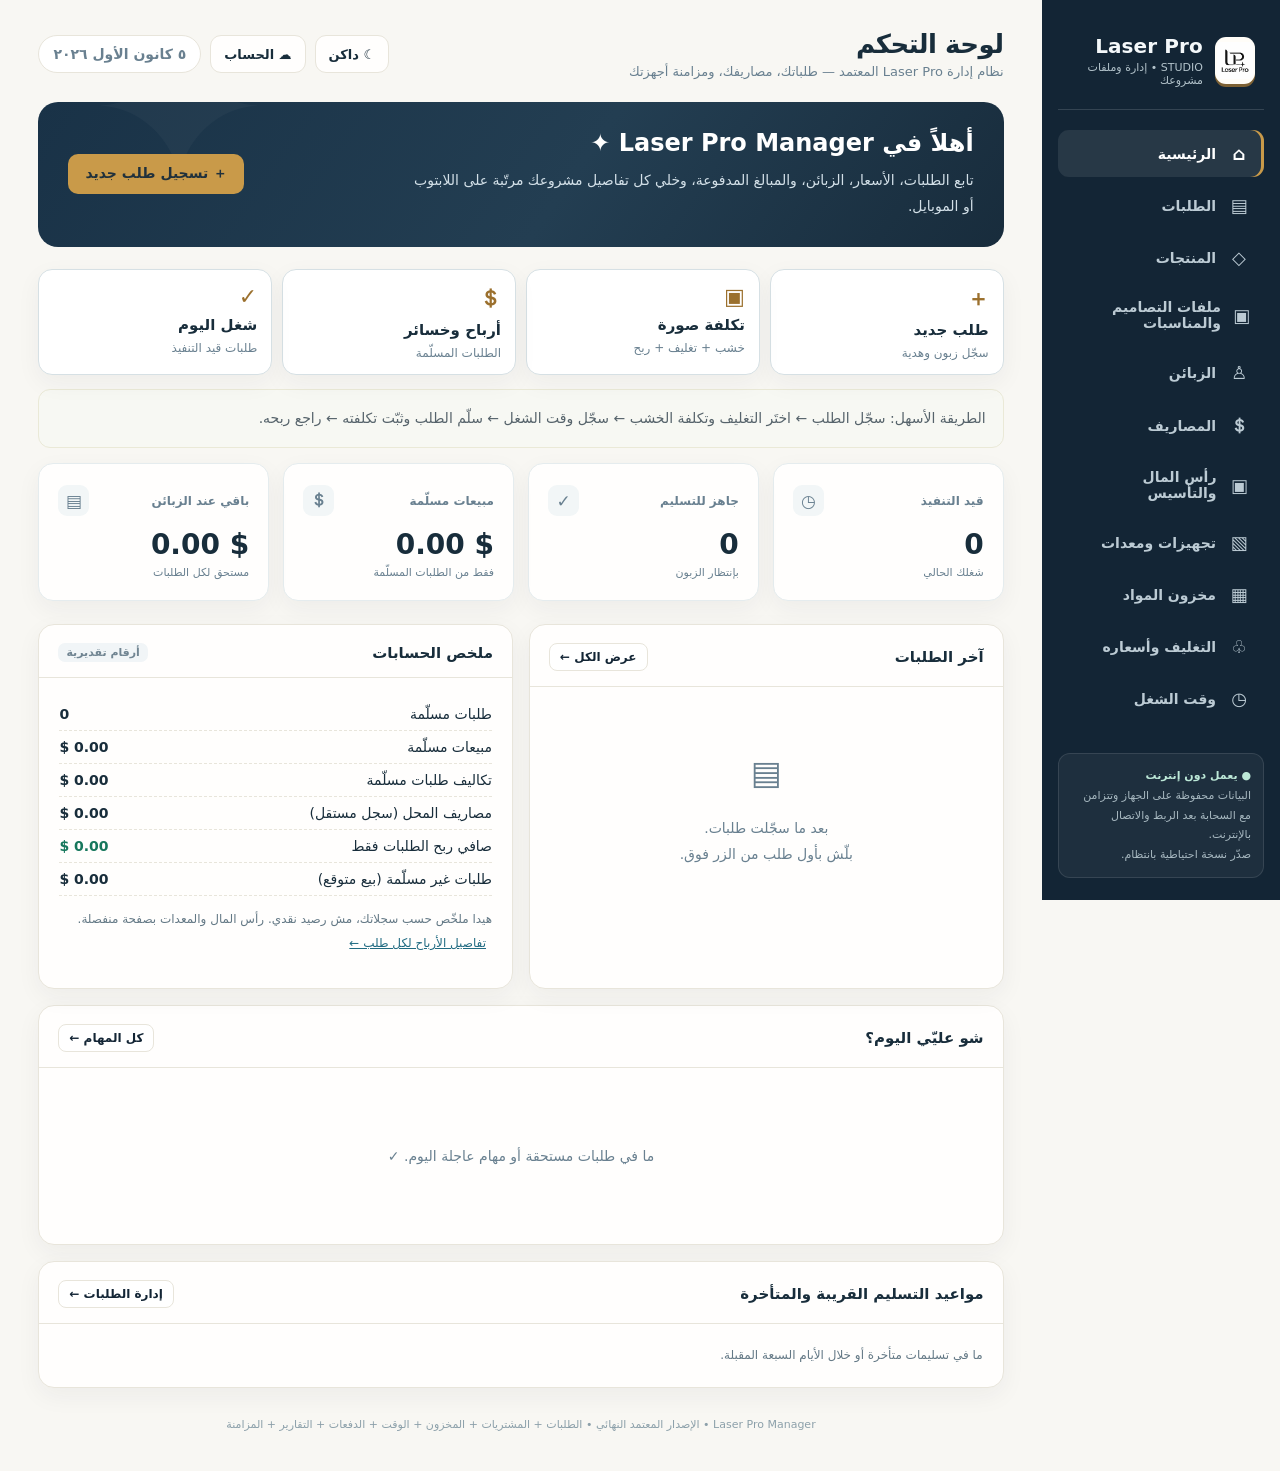
==== commit 71c381b3: "Preconfigure isolated owner-secure Supabase cloud for original Laser Pro app; same login works on An" ====
--- a/laser-pro-original/index.html
+++ b/laser-pro-original/index.html
@@ -6,6 +6,7 @@
 <meta name="theme-color" content="#122435"/>
 <link rel="manifest" href="./manifest.webmanifest"/>
 <link rel="stylesheet" href="./theme.css"/>
+<link rel="stylesheet" href="./wood-ui.css"/>
 <script src="./wood-layout.js"></script>
 <link rel="icon" type="image/png" href="./icon-192.png"/>
 <title>Laser Pro Studio — إدارة وملفات مشروعك</title>
@@ -114,7 +115,7 @@
  <div class="sidebottom"><b>● يعمل دون إنترنت</b><br>البيانات محفوظة على الجهاز وتتزامن مع السحابة بعد الربط والاتصال بالإنترنت.<br>صدّر نسخة احتياطية بانتظام.</div>
 </aside>
 <main class="main">
- <header class="topbar"><div><h1 id="pageTitle">لوحة التحكم</h1><div class="subtitle">نظام إدارة Laser Pro المعتمد — طلباتك، مصاريفك، ومزامنة أجهزتك</div></div><div class="theme-controls"><button type="button" class="theme-choice theme-shortcut" data-theme-toggle aria-label="التغيير إلى المظهر الداكن">☾ داكن</button><div class="today" id="today"></div></div></header>
+ <header class="topbar"><div><h1 id="pageTitle">لوحة التحكم</h1><div class="subtitle">نظام إدارة Laser Pro المعتمد — طلباتك، مصاريفك، ومزامنة أجهزتك</div></div><div class="theme-controls"><button type="button" class="theme-choice theme-shortcut" data-theme-toggle aria-label="التغيير إلى المظهر الداكن">☾ داكن</button><button type="button" class="theme-choice theme-shortcut" data-page="settings" aria-label="إعدادات المزامنة">☁ الحساب</button><div class="today" id="today"></div></div></header>
  <section class="page active" id="page-dashboard">
   <div class="hero"><div><h2>أهلاً في Laser Pro Manager ✦</h2><p>تابع الطلبات، الأسعار، الزبائن، والمبالغ المدفوعة، وخلي كل تفاصيل مشروعك مرتّبة على اللابتوب أو الموبايل.</p></div><button class="button gold" data-action="new-order">＋ تسجيل طلب جديد</button></div>
   <div class="dash-actions" aria-label="العمليات اليومية">
@@ -243,7 +244,7 @@
   </div>
   <div class="panel" style="margin-top:17px"><div class="panelhead"><h3>إعدادات الوقت والفواتير</h3></div><div class="panelpad"><form id="businessForm" class="settings-grid"><div class="field"><label for="hourlyRate">قيمة ساعة شغلك ($) — اقتراح مبدئي 2$، عدّله حسب تعبك</label><input id="hourlyRate" type="number" step="0.01" min="0" /></div><div class="field"><label for="brandName">اسم المتجر على الفاتورة</label><input id="brandName" maxlength="90" /></div><div class="field"><label for="brandPhone">رقم التواصل</label><input id="brandPhone" maxlength="65" dir="ltr" /></div><div class="field"><label for="brandInstagram">حساب إنستغرام</label><input id="brandInstagram" maxlength="90" dir="ltr" /></div><div class="field full"><label for="invoiceFooter">رسالة آخر الفاتورة</label><input id="invoiceFooter" maxlength="200" /></div><div class="field full"><button class="button" type="submit">حفظ إعدادات العمل والفواتير</button></div></form><p class="hint">الفاتورة إيصال تجاري عادي، وليست فاتورة ضريبية.</p></div></div>
   <div class="panel" style="margin-top:17px"><div class="panelhead"><h3>الربط السحابي بين اللابتوب والموبايل</h3><span class="badge" id="cloudStatus">غير مربوط</span></div><div class="panelpad">
-<div class="hintbox">أولاً: اعمل نسخة JSON من جهازك الأساسي، وبعدها أنشئ مشروع Supabase وجدول البيانات بحسب دليل التثبيت. استخدم نفس حساب الدخول على الجهازين. <b>لا تضع Secret Key أو Service Role هنا إطلاقاً.</b></div>
+<div class="hintbox">البرنامج مربوط بمشروع Laser Pro السحابي. سجّل الدخول بنفس الحساب اللي استعملته على تلفونك، وبعدها بتنتقل البيانات بين التلفون واللابتوب عند الاتصال. خذ نسخة JSON دورياً. <b>لا تشارك كلمة السر مع أي حدا.</b></div>
 <div class="settings-grid" style="margin:12px 0">
 <div class="field full"><label for="cloudUrl">Supabase Project URL</label><input id="cloudUrl" type="url" dir="ltr" placeholder="https://example.supabase.co" autocomplete="off" /></div>
 <div class="field full"><label for="cloudKey">Publishable key (sb_publishable_...)</label><input id="cloudKey" type="text" dir="ltr" placeholder="sb_publishable_..." autocomplete="off" /></div>
@@ -369,7 +370,7 @@
 function isLowStock(x){return availableStock(x)<=n(x.minimum)}
 function renderInventoryLegacy(){let all=stocks(),total=all.reduce((a,x)=>a+availableStock(x)*effectiveStockUnitCost(x),0),low=all.filter(isLowStock).length;$('#stockMetrics').innerHTML=metric('عدد أصناف المواد',all.length,'مواد مسجلة','▦')+metric('قاربت على النفاد',low,'بحاجة متابعة','!')+metric('قيمة المخزون المتبقي',money(total),'تقديرية حسب سعر الشراء','＄')+metric('أصناف متوفرة',all.length-low,'فوق حد التنبيه','✓');
 let q=$('#stockSearch').value.toLowerCase().trim(),mode=$('#stockFilter').value,arr=all.filter(x=>(mode==='all'||isLowStock(x))&&[x.name,x.supplier,x.category].join(' ').toLowerCase().includes(q)).sort((a,b)=>Number(isLowStock(b))-Number(isLowStock(a))||a.name.localeCompare(b.name,'ar'));
-$('#stockTable').innerHTML=arr.length?`<table><thead><tr><th>المادة</th><th>النوع</th><th>الكمية الحالية</th><th>حدّ التنبيه</th><th>سعر الوحدة</th><th>القيمة</th><th>المورّد</th><th>الحالة</th><th>إجراء</th></tr></thead><tbody>${arr.map(x=>`<tr><td><b>${esc(x.name)}</b></td><td>${esc(x.category||'—')}</td><td>${availableStock(x).toFixed(3)} ${esc(x.unit||'قطعة')}</td><td>${esc(x.minimum)} ${esc(x.unit||'قطعة')}</td><td>${money(effectiveStockUnitCost(x))}</td><td>${money(availableStock(x)*effectiveStockUnitCost(x))}</td><td>${esc(x.supplier||'—')}</td><td><span class="type-chip ${isLowStock(x)?'bad':'good'}">${isLowStock(x)?'⚠ بحاجة شراء':'متوفر'}</span></td><td><div class="inlineactions"><button class="linkbutton" data-action="edit-stock" data-id="${esc(x.id)}">تعديل كمية</button><button class="linkbutton" data-action="delete-stock" data-id="${esc(x.id)}">حذف</button></div></td></tr>`).join('')}</tbody></table>`:`<div class="empty">${mode==='low'?'ما في مواد قربت على النفاد.':'ما سجلت أي مواد بعد.'}</div>`;}
+$('#stockTable').innerHTML=arr.length?`<table><thead><tr><th>المادة</th><th>النوع</th><th>الكمية الحالية</th><th>حدّ التنبيه</th><th>سعر الوحدة</th><th>القيمة</th><th>المورّد</th><th>الحالة</th><th>إجراء</th></tr></thead><tbody>${arr.map(x=>`<tr><td><b>${esc(x.name)}</b></td><td>${esc(x.category||'—')}</td><td>${availableStock(x).toFixed(3)} ${esc(x.unit||'قطعة')}</td><td>${esc(x.minimum)} ${esc(x.unit||'قطعة')}</td><td>${money(effectiveStockUnitCost(x))}</td><td>${money(availableStock(x)*effectiveStockUnitCost(x))}</td><td>${esc(x.supplier||'—')}</td><td><span class="type-chip ${isLowStock(x)?'bad':'good'}">${isLowStock(x)?'⚠ بحاجة شراء':'متوفر'}</span></td><td><div class="inlineactions">${woodIsPanel(x)?`<button class="linkbutton" data-action="board-details" data-id="${esc(x.id)}">خريطة البقايا</button>`:""}<button class="linkbutton" data-action="edit-stock" data-id="${esc(x.id)}">تعديل كمية</button><button class="linkbutton" data-action="delete-stock" data-id="${esc(x.id)}">حذف</button></div></td></tr>`).join('')}</tbody></table>`:`<div class="empty">${mode==='low'?'ما في مواد قربت على النفاد.':'ما سجلت أي مواد بعد.'}</div>`;}
 function renderDeadlines(){const tomorrow=new Date();tomorrow.setHours(0,0,0,0);const horizon=new Date(tomorrow.getTime()+7*86400000);let upcoming=orders().filter(o=>o.dueDate&&o.status!=='تم التسليم'&&o.status!=='ملغى').map(o=>({o,when:new Date(o.dueDate+'T00:00:00')})).filter(x=>Number.isFinite(x.when.getTime())&&x.when<horizon).sort((a,b)=>a.when-b.when).slice(0,8);
 $('#deadlinePanel').innerHTML=upcoming.length?`<div class="deadline-list">${upcoming.map(({o,when})=>`<div class="deadline-item"><div><b>${esc(orderName(o))}</b><div class="small muted">${esc(o.productName||'منتج')} · ${esc(o.dueDate)}</div></div><div class="actions"><span class="type-chip ${when<tomorrow?'bad':''}">${when<tomorrow?'متأخّر':when.getTime()===tomorrow.getTime()?'اليوم':'خلال 7 أيام'}</span><button class="linkbutton" data-action="edit-order" data-id="${esc(o.id)}">فتح الطلب</button></div></div>`).join('')}</div>`:'<div class="hint">ما في تسليمات متأخرة أو خلال الأيام السبعة المقبلة.</div>';}
 function renderSettings(){applyUiTheme();for(let id of ['woodPrice','wastePct','woodW','woodH','baseW','baseH'])$('#'+id).value=db.settings[id]??0;for(const [id,v] of Object.entries(businessSettings()))if($('#'+id))$('#'+id).value=v;updateCloudUI();}
@@ -761,6 +762,12 @@
 const CLOUD_CFG_KEY='LaserPro_Cloud_Config_v12',CLOUD_TOKEN_KEY='LaserPro_Cloud_Token_v12';
 let cloudConfig={},cloudToken=null,cloudBusy=false,cloudTimer=null,lastCloudSync='';
 try{cloudConfig=JSON.parse(localStorage.getItem(CLOUD_CFG_KEY)||'{}')||{};cloudToken=JSON.parse(localStorage.getItem(CLOUD_TOKEN_KEY)||'null')}catch(e){cloudConfig={};cloudToken=null}
+// Published app uses the user's Laser Pro Supabase account by default.
+// A pre-existing custom server is never overwritten.
+if(!cloudConfig.url&&!cloudConfig.key){
+ cloudConfig={url:'https://cdzpaeygafjgfhhjvugt.supabase.co',key:'sb_publishable_nkn2b--D6qmAIqewh0axKg_2hjNw2hO'};
+ try{localStorage.setItem(CLOUD_CFG_KEY,JSON.stringify(cloudConfig))}catch(e){}
+}
 if(cloudToken?.user?.id&&cloudConfig.url&&!localStorage.getItem('LaserPro_Manager_Cloud_Owner_v2')){localStorage.setItem('LaserPro_Manager_Cloud_Owner_v2',cloudToken.user.id+'@'+new URL(cloudConfig.url).host)}
 function cloudStatus(s){lastCloudSync=s;updateCloudUI()}
 function updateCloudUI(){let badge=$('#cloudStatus'),msg=$('#cloudLastSync');if(!badge)return;
@@ -856,36 +863,78 @@
 function renderCostDetails(){originalRenderCostDetails();let o=orderOfCosting();if(!o)return;const el=$('#costSummary'),e=estimateCost(o);el.insertAdjacentHTML('afterbegin',`<div class="hintbox"><b>الربح المتوقع قبل الإنجاز: ${money(e.profit)}</b> · التكلفة المتوقعة ${money(e.total)} · وقت باقي مقدّر ${money(e.expectedLabor)}. <span class="muted">الربح الفعلي بيتثبت بعد إنهاء التصنيع وتسجيل المواد وساعات العمل. ${o.finalSnapshot?(o.finalSnapshot.complete?'طلب مكتمل بتكلفته المسجلة.':'الطلب مسلّم لكن ساعات العمل أو بعض تكاليفه غير مؤكدة؛ سجّلها ثم ثبّت التكلفة من جديد.'):''}</span></div>`);const packing=orderUses(o).filter(u=>u.role==='تغليف'&&u.state!=='released');const note=portraitQuoteForOrder(o);if(isPortraitProduct(getProduct(o.productId))&&!o.costKnown&&!woodActual(o)){el.insertAdjacentHTML('afterbegin','<div class="notice">⚠ سعر الخشب غير مسجّل. الربح المعروض تقديري ناقص كلفة الخشب، ولا يُعتبر ربحاً نهائياً.</div>');}el.insertAdjacentHTML('beforeend',`<div class="hintbox"><b>تفصيل مواد التغليف المختارة:</b>${packing.length?packing.map(u=>`<div class="summaryline"><span>${esc(u.stockName)} × ${n(u.qty)} ${esc(stocks().find(s=>s.id===u.stockId)?.unit||'قطعة')}</span><b>${money(n(u.qty)*n(u.costPerUnit))}</b></div>`).join(''):'<p>لا توجد مواد تغليف لهذا الطلب بعد.</p>'}${isPortraitProduct(getProduct(o.productId))?`<p class="small">حساب الخشب: ${esc(note.description)} — يتم حساب وجه وخلفية بنفس المقاس وقاعدة؛ التكلفة وفق سعر اللوح ونسبة الهدر.</p>`:''}</div>`);}
 // The original V3 stock getter called availableStock; final stock keeps separately physical and reserved.
 const originalRenderInventory=renderInventoryLegacy;
+function woodIsPanel(s){return /لوح/i.test(s?.unit||'')&&(itemCategory(s)==='خشب'||/أكريليك/i.test(s.category||''))}
+function boardSummaryFor(s){
+ if(!woodIsPanel(s))return null;
+ const total=n(s.qty)+stockReceived(s),w=n(s.boardWidth),h=n(s.boardHeight);
+ if(s.woodLayout)return {...LaserWood.describe(s.woodLayout),untracked:false};
+ if(stockConsumed(s)>0.000001)return {untracked:true,areaEquivalent:availableStock(s)};
+ if(!Number.isInteger(total)||w<=0||h<=0)return {untracked:true,areaEquivalent:availableStock(s)};
+ return {whole:total,partial:0,spent:0,cm2:total*w*h,sheetEquivalent:total,boardCount:total,untracked:false};
+}
 function renderInventory(){
  originalRenderInventory();
  const el=$('#stockMetrics');
- const reservedKinds=stocks().filter(v=>reservationsFor(v)>0).length;
- el.insertAdjacentHTML('beforeend',metric('أصناف عليها حجوزات',reservedKinds,'الحجوزات منفصلة عن الاستهلاك الفعلي','◷'));
+ const all=stocks(),reservedCount=all.filter(v=>reservationsFor(v)>0).length;
+ el.insertAdjacentHTML('beforeend',metric('أصناف عليها حجوزات',reservedCount,'مفصولة عن الاستهلاك الفعلي','◷'));
  const cards=$('#stockCards');if(!cards)return;
- const q=$('#stockSearch').value.toLowerCase().trim(),filter=$('#stockFilter').value;
- const all=stocks().filter(x=>(filter==='all'||isLowStock(x))&&
- [x.name,x.supplier,x.category].join(' ').toLowerCase().includes(q))
- .sort((a,b)=>Number(isLowStock(b))-Number(isLowStock(a))||a.name.localeCompare(b.name,'ar'));
- cards.innerHTML=all.map(x=>{
-  const isSheet=itemCategory(x)==='خشب'&&/لوح/i.test(x.unit||'');
-  const kind=itemCategory(x),available=availableStock(x),reserved=reservationsFor(x);
-  const promised=available-reserved,price=effectiveStockUnitCost(x);
-  const size=(n(x.boardWidth)>0&&n(x.boardHeight)>0)?' • '+n(x.boardWidth)+'×'+n(x.boardHeight)+' سم':'';
-  const amountText=isSheet?available.toFixed(2)+' لوح مساحة تقريبية':available.toFixed(2)+' '+(x.unit||'قطعة');
-  const detail=isSheet?'اللوح'+size+' • سعر اللوح '+money(price):'سعر '+esc(x.unit||'الوحدة')+' '+money(price);
-  const note=isSheet?'اللوح المقصوص محسوب كمساحة مكافئة فقط، مش خريطة فعلية للبقايا.':'السعر محسوب من أسعار الشراء المسجلة.';
-  return '<article class="stock-item-card" data-stock-card="'+esc(x.id)+'">'+
-    '<div class="stock-item-title"><div><span class="stock-item-type">'+esc(kind)+'</span><h3>'+esc(x.name)+'</h3></div>'+
-    '<span class="type-chip '+(promised<=n(x.minimum)?'bad':'good')+'">'+(promised<=n(x.minimum)?'⚠ قليل':'متوفر')+'</span></div>'+
-    '<div class="stock-item-quantity">'+esc(amountText)+'</div>'+
-    '<div class="stock-item-info">'+detail+'</div>'+
-    (reserved>0?'<div class="stock-item-info">محجوز للطلبات: '+reserved.toFixed(3)+' '+esc(x.unit||'')+' • حر للطلبات: '+Math.max(0,promised).toFixed(3)+'</div>':'')+
-    '<div class="stock-item-actions"><span class="small muted">قيمة الباقي: '+money(Math.max(0,available)*price)+'</span>'+
-    '<button type="button" class="linkbutton" data-action="edit-stock" data-id="'+esc(x.id)+'">تعديل المادة</button></div>'+
-    (isSheet?'<div class="stock-item-note">'+esc(note)+'</div>':'')+
-    '</article>';
- }).join('')||'<div class="hintbox">ما في مواد بهالتصفية بعد. أضف أول مادة وسعرها ووحدتها.</div>';
-}
+ const query=$('#stockSearch').value.toLowerCase().trim(),filter=$('#stockFilter').value;
+ const arr=all.filter(x=>(filter==='all'||isLowStock(x))&&[x.name,x.supplier,x.category].join(' ').toLowerCase().includes(query))
+   .sort((a,b)=>Number(isLowStock(b))-Number(isLowStock(a))||a.name.localeCompare(b.name,'ar'));
+ cards.innerHTML=arr.map(x=>{
+  const sheet=woodIsPanel(x),board=sheet?boardSummaryFor(x):null,available=availableStock(x),reserved=reservationsFor(x);
+  const unit=esc(x.unit||'قطعة'),price=effectiveStockUnitCost(x);
+  const sheetInfo=board?.untracked?'<span class="stock-warning">⚠ في قصّات قديمة بلا خريطة لوح؛ يلزم جرد البقايا قبل قصّات جديدة</span>':
+    '<strong>'+board.whole+' ألواح كاملة</strong> + <strong>'+board.partial+' ألواح فيها بقايا</strong>';
+  const title=sheet?'<div class="stock-big">'+sheetInfo+'</div>':
+    '<div class="stock-big">'+available.toFixed(2)+' '+unit+'</div>';
+  const detail=sheet&&board&&!board.untracked?
+    '<div class="stock-small-grid"><span>اللوح <b>'+n(x.boardWidth)+'×'+n(x.boardHeight)+' سم</b></span>'+
+    '<span>المساحة الباقية <b>'+board.cm2.toFixed(1)+' سم²</b></span>'+
+    '<span>سعر اللوح <b>'+money(price)+'</b></span><span>شق الليزر <b>'+n(x.kerfMm)+' ملم</b></span></div>':
+    '<div class="stock-small-grid"><span>سعر الوحدة <b>'+money(price)+'</b></span>'+
+    '<span>المتوفر <b>'+available.toFixed(2)+' '+unit+'</b></span></div>';
+  const booking=reserved>0?'<p class="small muted">محجوز للطلبات: <b>'+reserved.toFixed(4)+' '+unit+'</b> • غير محجوز: '+Math.max(0,available-reserved).toFixed(4)+'</p>':'';
+  return '<article class="stock-item-card" data-stock-card="'+esc(x.id)+'"><div class="stock-item-title"><div><span class="stock-item-type">'+esc(itemCategory(x))+'</span>'+
+   '<h3>'+esc(x.name)+'</h3></div><span class="type-chip '+(available-reserved<=n(x.minimum)?'bad':'good')+'">'+
+   (available-reserved<=n(x.minimum)?'⚠ قرب يخلص':'متوفر')+'</span></div>'+
+   title+detail+booking+
+   '<div class="stock-item-actions"><span class="small muted">قيمة متبقية تقديرية: '+money(Math.max(0,available)*price)+'</span>'+
+   (sheet?'<button class="linkbutton" data-action="board-details" data-id="'+esc(x.id)+'">تفاصيل الألواح والقصّات</button>':'')+
+   '<button class="linkbutton" data-action="edit-stock" data-id="'+esc(x.id)+'">تعديل / توريد</button></div>'+
+   (sheet?'<p class="stock-item-note">البرنامج يتتبّع القصّات المستطيلة وبقاياها؛ أشكال SVG غير المنتظمة ليست موزّعة تلقائياً.</p>':'')+
+   '</article>';
+ }).join('')||'<div class="hintbox">المخزون فارغ بهيدي النسخة. استخدم «مادة جديدة» لسجل ألواحك والتغليف؛ بيانات تطبيق Flutter التجريبي منفصلة ولا تنتقل تلقائياً.</div>';
+}
+function openBoardDetails(id){
+ const x=stocks().find(v=>v.id===id);if(!x)return;
+ const summary=boardSummaryFor(x),layout=x.woodLayout;
+ const dialog=document.createElement('dialog');dialog.className='wood-board-dialog';
+ let body='<h2>'+esc(x.name)+'</h2>';
+ if(summary.untracked)body+='<div class="hintbox">⚠ في استعمال قديم للخشب بلا قياسات قص موثقة. ما رح نفترض وين بقي الخشب. يلزم جرد البقايا أولاً.</div>';
+ else if(!layout)body+='<p class="hint">ما تم تسجيل قصّات بعد. عدد الألواح الكاملة: '+summary.whole+'.</p>';
+ else{
+  body+='<p>الألواح الكاملة: '+summary.whole+' • فيها قصّات: '+summary.partial+' • المساحة المتبقية: '+summary.cm2.toFixed(1)+' سم²</p>';
+  body+='<div class="wood-board-grid">'+layout.boards.slice(0,60).map((b,i)=>{
+   const remaining=(b.free||[]).reduce((t,r)=>t+r.w*r.h,0);
+   const rects=b.cuts.map(c=>'<rect x="'+c.x+'" y="'+c.y+'" width="'+c.w+'" height="'+c.h+'" fill="#b38c4d" stroke="#55401d" stroke-width="0.6"><title>'+esc(c.label||'قصّة')+'</title></rect>').join('');
+   const free=(b.free||[]).map(r=>'<rect x="'+r.x+'" y="'+r.y+'" width="'+r.w+'" height="'+r.h+'" fill="#c0dec9" stroke="#52886b" stroke-width=".4"/>').join('');
+   return '<div class="wood-board"><strong>لوح '+(i+1)+'</strong><span class="small muted">باقي '+remaining.toFixed(1)+' سم²</span>'+
+     '<svg viewBox="0 0 '+layout.widthCm+' '+layout.heightCm+'" preserveAspectRatio="xMidYMid meet" role="img" aria-label="خريطة قصّات اللوح">'+
+     '<rect width="'+layout.widthCm+'" height="'+layout.heightCm+'" fill="#e2e6e4"/>'+free+rects+'</svg>'+
+     '<p class="small muted">'+b.cuts.length+' قصّات • '+(b.free||[]).length+' مناطق متبقية</p></div>'
+  }).join('')+'</div>';
+  if(layout.boards.length>60)body+='<p class="small">تم عرض أول 60 لوحاً فقط.</p>';
+ }
+ dialog.innerHTML='<div class="modalhead"><h2>خريطة بقايا الخشب</h2><button class="x" type="button" data-close-board>×</button></div>'+
+   '<div class="modalbody">'+body+'</div><div class="modalfooter"><button class="button" type="button" data-close-board>إغلاق</button></div>';
+ document.body.append(dialog);dialog.showModal();
+ dialog.addEventListener('click',e=>{if(e.target.closest('[data-close-board]'))dialog.close()});
+ dialog.addEventListener('close',()=>dialog.remove());
+}
+document.addEventListener('click',e=>{
+ const b=e.target.closest('[data-action="board-details"]');if(b)openBoardDetails(b.dataset.id);
+});
 // Historical snapshots are never changed by later materials-price edits.
 function woodStockForUsage(u){const stock=stocks().find(s=>s.id===u.stockId);if(!stock)throw Error('المادة المرتبطة بالطلب مش موجودة');return stock}
 function plannedCutsForUsage(o,u){
--- a/laser-pro-original/wood-ui.css
+++ b/laser-pro-original/wood-ui.css
@@ -0,0 +1,16 @@
+.stock-big{font-weight:750;font-size:17px;margin:10px 0;color:var(--ink);line-height:1.8}
+.stock-small-grid{display:grid;grid-template-columns:repeat(2,minmax(0,1fr));gap:8px;font-size:12px;color:var(--muted)}
+.stock-small-grid span{background:#f6f5f0;border:1px solid #eae4d8;padding:10px;border-radius:9px}
+.stock-small-grid b{color:var(--ink)}.stock-warning{font-size:13px;color:#99601a;line-height:1.8}
+.wood-cuts-form{margin:10px 0 0;padding:12px;background:#fffaf1;border:1px solid #dfcfaa;border-radius:12px;display:grid;gap:9px;grid-column:1/-1}
+.wood-cuts-rows{display:grid;gap:8px}.wood-cut-entry{display:grid;grid-template-columns:1fr 1fr .75fr 32px;align-items:end;gap:6px}
+.wood-cut-entry label{font-size:12px;color:var(--muted)}.wood-cut-entry input{width:100%;margin-top:5px;min-width:0;padding:8px 7px}
+.wood-board-dialog{width:min(760px,95vw);max-height:90dvh;border:1px solid var(--line);border-radius:16px;padding:0;background:var(--surface);color:var(--ink)}
+.wood-board-dialog .modalbody{max-height:68dvh;overflow:auto}.wood-board-grid{display:grid;grid-template-columns:repeat(auto-fill,minmax(170px,1fr));gap:12px}
+.wood-board{border:1px solid var(--line);padding:12px;border-radius:12px;display:grid;gap:8px;background:#fbf9f3}
+.wood-board svg{width:100%;max-height:185px;aspect-ratio:4 / 3;overflow:visible;background:#f7f6f4;border:1px solid #ddd}
+html[data-ui-theme="dark"] .stock-small-grid span{background:#2b2c2d;border-color:#544632}
+html[data-ui-theme="dark"] .stock-warning{color:#e8bd83}
+html[data-ui-theme="dark"] .wood-cuts-form,html[data-ui-theme="dark"] .wood-board{background:#292723;border-color:#635030}
+html[data-ui-theme="dark"] .wood-cut-entry input{background:#303338;border-color:#61656a;color:#f4f4f4}
+@media(max-width:370px){.wood-cut-entry{grid-template-columns:1fr 1fr}.wood-cut-entry [data-del-cut]{justify-self:end}.stock-small-grid{grid-template-columns:1fr 1fr}}
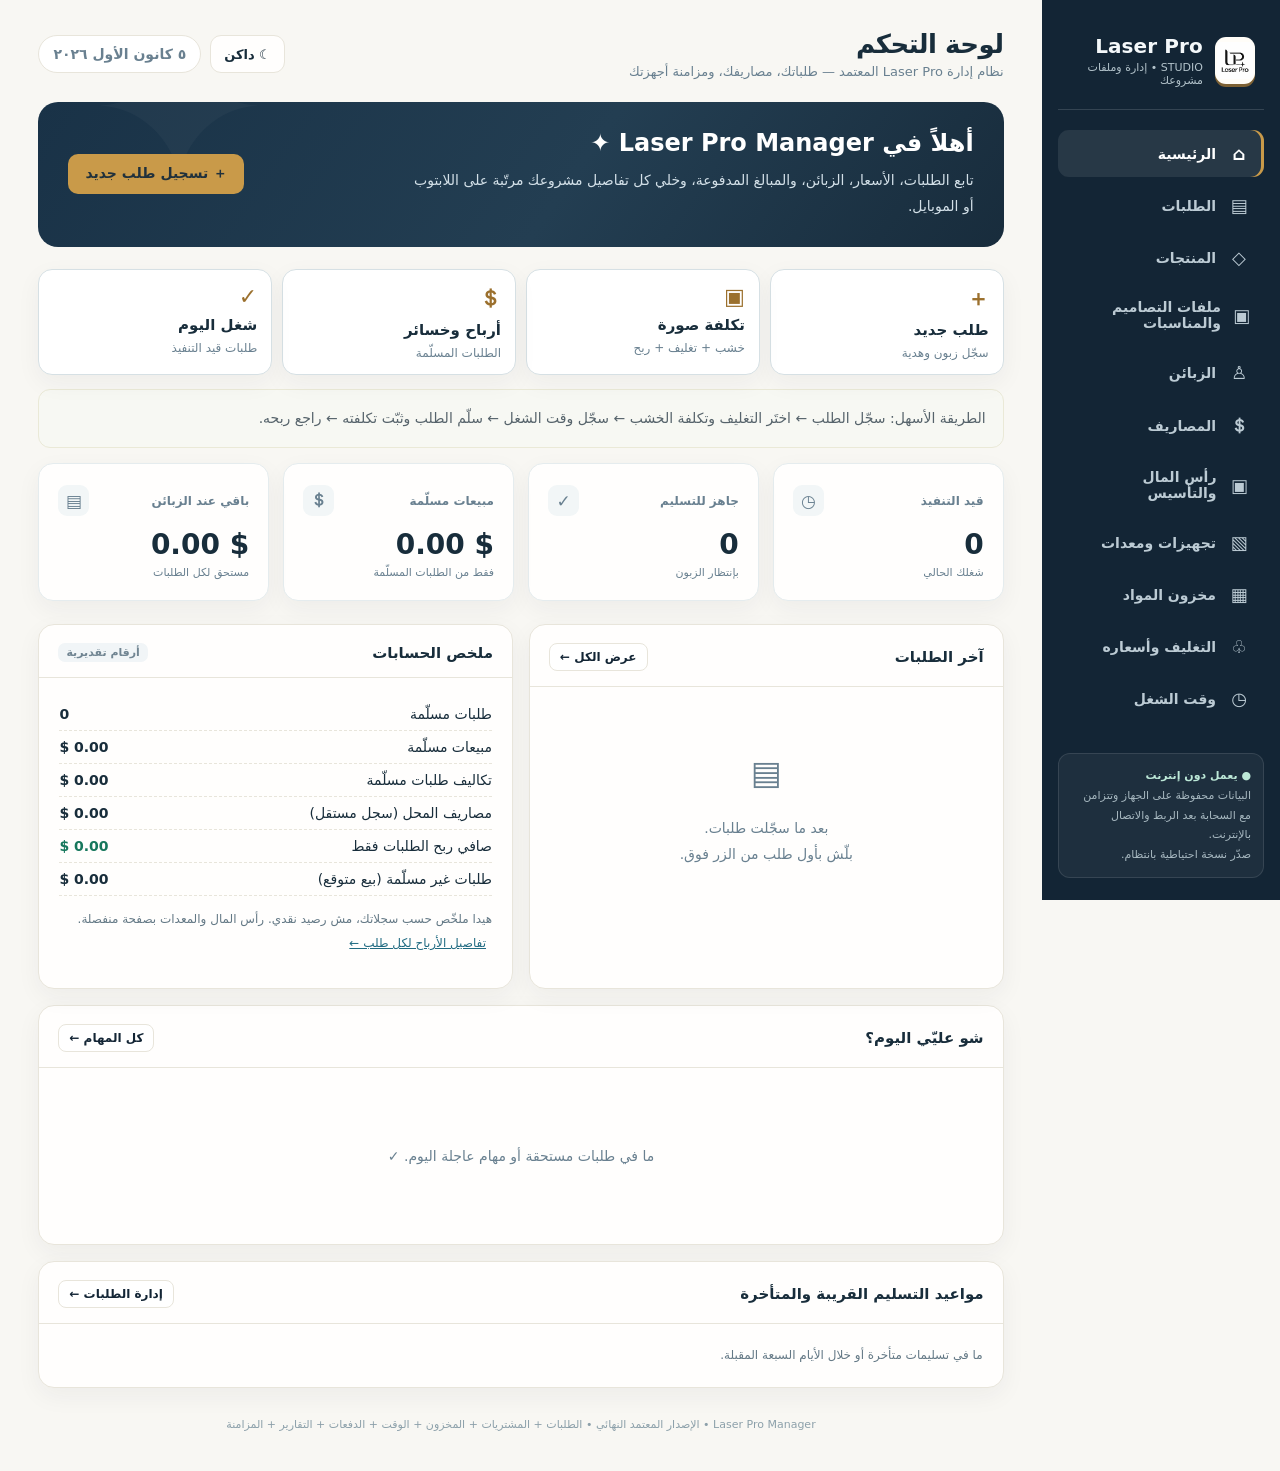
==== commit fd6961c9: "Surface archived capital, founding and packaging recovery sign-in on empty inventory; preserve all o" ====
--- a/laser-pro-original/index.html
+++ b/laser-pro-original/index.html
@@ -6,8 +6,6 @@
 <meta name="theme-color" content="#122435"/>
 <link rel="manifest" href="./manifest.webmanifest"/>
 <link rel="stylesheet" href="./theme.css"/>
-<link rel="stylesheet" href="./wood-ui.css"/>
-<script src="./wood-layout.js"></script>
 <link rel="icon" type="image/png" href="./icon-192.png"/>
 <title>Laser Pro Studio — إدارة وملفات مشروعك</title>
 <style>
@@ -115,7 +113,7 @@
  <div class="sidebottom"><b>● يعمل دون إنترنت</b><br>البيانات محفوظة على الجهاز وتتزامن مع السحابة بعد الربط والاتصال بالإنترنت.<br>صدّر نسخة احتياطية بانتظام.</div>
 </aside>
 <main class="main">
- <header class="topbar"><div><h1 id="pageTitle">لوحة التحكم</h1><div class="subtitle">نظام إدارة Laser Pro المعتمد — طلباتك، مصاريفك، ومزامنة أجهزتك</div></div><div class="theme-controls"><button type="button" class="theme-choice theme-shortcut" data-theme-toggle aria-label="التغيير إلى المظهر الداكن">☾ داكن</button><button type="button" class="theme-choice theme-shortcut" data-page="settings" aria-label="إعدادات المزامنة">☁ الحساب</button><div class="today" id="today"></div></div></header>
+ <header class="topbar"><div><h1 id="pageTitle">لوحة التحكم</h1><div class="subtitle">نظام إدارة Laser Pro المعتمد — طلباتك، مصاريفك، ومزامنة أجهزتك</div></div><div class="theme-controls"><button type="button" class="theme-choice theme-shortcut" data-theme-toggle aria-label="التغيير إلى المظهر الداكن">☾ داكن</button><div class="today" id="today"></div></div></header>
  <section class="page active" id="page-dashboard">
   <div class="hero"><div><h2>أهلاً في Laser Pro Manager ✦</h2><p>تابع الطلبات، الأسعار، الزبائن، والمبالغ المدفوعة، وخلي كل تفاصيل مشروعك مرتّبة على اللابتوب أو الموبايل.</p></div><button class="button gold" data-action="new-order">＋ تسجيل طلب جديد</button></div>
   <div class="dash-actions" aria-label="العمليات اليومية">
@@ -143,7 +141,12 @@
  <section class="page" id="page-inventory">
   <div class="sectionhead"><h2>مخزون المواد</h2><div class="actions"><button class="button secondary" data-action="csv-inventory">↓ تقرير CSV</button><button class="button" data-action="new-stock">＋ مادة جديدة</button></div></div>
   <div class="hintbox" style="margin-top:0">من هون بتعرف قديش باقي عندك من ألواح الخشب، الأكريليك، التعاليق، الغراء وأغراض التغليف. المتوفر الفعلي = رصيد البداية + المشتريات − المواد المستهلكة. المواد المحجوزة تظهر منفصلة لتجنّب نفادها أثناء تجهيز الطلب.</div>
-  <div class="metrics" id="stockMetrics"></div>
+  <div class="hintbox" id="cloudRecoveryNotice" style="display:none;margin:12px 0;border:1px solid var(--gold)">
+  <b>محفوظاتك القديمة مش ضايعة.</b>
+  <p>إذا ظهرت المواد صفر، هيدا غالباً لأن المتصفح بعده مش متصل بحساب Laser Pro السحابي. سجّل الدخول بنفس حسابك لاسترجاع رأس المال والتأسيس والتغليف والطلبات. <b>ما تعيد إدخال البيانات القديمة.</b></p>
+  <button class="button" type="button" data-action="recover-cloud">☁ تسجيل الدخول واسترجاع محفوظاتي</button>
+</div>
+<div class="metrics" id="stockMetrics"></div>
   <div class="stock-card-grid" id="stockCards" aria-live="polite"></div>
   <div class="tools"><input class="search" id="stockSearch" placeholder="بحث باسم المادة أو المورّد..."/><select class="search" id="stockFilter" style="width:auto;min-width:140px"><option value="all">كل المواد</option><option value="low">قاربت على النفاد</option></select></div>
   <div class="panel tablewrap stock-classic-table" id="stockTable"></div>
@@ -244,7 +247,7 @@
   </div>
   <div class="panel" style="margin-top:17px"><div class="panelhead"><h3>إعدادات الوقت والفواتير</h3></div><div class="panelpad"><form id="businessForm" class="settings-grid"><div class="field"><label for="hourlyRate">قيمة ساعة شغلك ($) — اقتراح مبدئي 2$، عدّله حسب تعبك</label><input id="hourlyRate" type="number" step="0.01" min="0" /></div><div class="field"><label for="brandName">اسم المتجر على الفاتورة</label><input id="brandName" maxlength="90" /></div><div class="field"><label for="brandPhone">رقم التواصل</label><input id="brandPhone" maxlength="65" dir="ltr" /></div><div class="field"><label for="brandInstagram">حساب إنستغرام</label><input id="brandInstagram" maxlength="90" dir="ltr" /></div><div class="field full"><label for="invoiceFooter">رسالة آخر الفاتورة</label><input id="invoiceFooter" maxlength="200" /></div><div class="field full"><button class="button" type="submit">حفظ إعدادات العمل والفواتير</button></div></form><p class="hint">الفاتورة إيصال تجاري عادي، وليست فاتورة ضريبية.</p></div></div>
   <div class="panel" style="margin-top:17px"><div class="panelhead"><h3>الربط السحابي بين اللابتوب والموبايل</h3><span class="badge" id="cloudStatus">غير مربوط</span></div><div class="panelpad">
-<div class="hintbox">البرنامج مربوط بمشروع Laser Pro السحابي. سجّل الدخول بنفس الحساب اللي استعملته على تلفونك، وبعدها بتنتقل البيانات بين التلفون واللابتوب عند الاتصال. خذ نسخة JSON دورياً. <b>لا تشارك كلمة السر مع أي حدا.</b></div>
+<div class="hintbox">أولاً: اعمل نسخة JSON من جهازك الأساسي، وبعدها أنشئ مشروع Supabase وجدول البيانات بحسب دليل التثبيت. استخدم نفس حساب الدخول على الجهازين. <b>لا تضع Secret Key أو Service Role هنا إطلاقاً.</b></div>
 <div class="settings-grid" style="margin:12px 0">
 <div class="field full"><label for="cloudUrl">Supabase Project URL</label><input id="cloudUrl" type="url" dir="ltr" placeholder="https://example.supabase.co" autocomplete="off" /></div>
 <div class="field full"><label for="cloudKey">Publishable key (sb_publishable_...)</label><input id="cloudKey" type="text" dir="ltr" placeholder="sb_publishable_..." autocomplete="off" /></div>
@@ -370,7 +373,7 @@
 function isLowStock(x){return availableStock(x)<=n(x.minimum)}
 function renderInventoryLegacy(){let all=stocks(),total=all.reduce((a,x)=>a+availableStock(x)*effectiveStockUnitCost(x),0),low=all.filter(isLowStock).length;$('#stockMetrics').innerHTML=metric('عدد أصناف المواد',all.length,'مواد مسجلة','▦')+metric('قاربت على النفاد',low,'بحاجة متابعة','!')+metric('قيمة المخزون المتبقي',money(total),'تقديرية حسب سعر الشراء','＄')+metric('أصناف متوفرة',all.length-low,'فوق حد التنبيه','✓');
 let q=$('#stockSearch').value.toLowerCase().trim(),mode=$('#stockFilter').value,arr=all.filter(x=>(mode==='all'||isLowStock(x))&&[x.name,x.supplier,x.category].join(' ').toLowerCase().includes(q)).sort((a,b)=>Number(isLowStock(b))-Number(isLowStock(a))||a.name.localeCompare(b.name,'ar'));
-$('#stockTable').innerHTML=arr.length?`<table><thead><tr><th>المادة</th><th>النوع</th><th>الكمية الحالية</th><th>حدّ التنبيه</th><th>سعر الوحدة</th><th>القيمة</th><th>المورّد</th><th>الحالة</th><th>إجراء</th></tr></thead><tbody>${arr.map(x=>`<tr><td><b>${esc(x.name)}</b></td><td>${esc(x.category||'—')}</td><td>${availableStock(x).toFixed(3)} ${esc(x.unit||'قطعة')}</td><td>${esc(x.minimum)} ${esc(x.unit||'قطعة')}</td><td>${money(effectiveStockUnitCost(x))}</td><td>${money(availableStock(x)*effectiveStockUnitCost(x))}</td><td>${esc(x.supplier||'—')}</td><td><span class="type-chip ${isLowStock(x)?'bad':'good'}">${isLowStock(x)?'⚠ بحاجة شراء':'متوفر'}</span></td><td><div class="inlineactions">${woodIsPanel(x)?`<button class="linkbutton" data-action="board-details" data-id="${esc(x.id)}">خريطة البقايا</button>`:""}<button class="linkbutton" data-action="edit-stock" data-id="${esc(x.id)}">تعديل كمية</button><button class="linkbutton" data-action="delete-stock" data-id="${esc(x.id)}">حذف</button></div></td></tr>`).join('')}</tbody></table>`:`<div class="empty">${mode==='low'?'ما في مواد قربت على النفاد.':'ما سجلت أي مواد بعد.'}</div>`;}
+$('#stockTable').innerHTML=arr.length?`<table><thead><tr><th>المادة</th><th>النوع</th><th>الكمية الحالية</th><th>حدّ التنبيه</th><th>سعر الوحدة</th><th>القيمة</th><th>المورّد</th><th>الحالة</th><th>إجراء</th></tr></thead><tbody>${arr.map(x=>`<tr><td><b>${esc(x.name)}</b></td><td>${esc(x.category||'—')}</td><td>${availableStock(x).toFixed(3)} ${esc(x.unit||'قطعة')}</td><td>${esc(x.minimum)} ${esc(x.unit||'قطعة')}</td><td>${money(effectiveStockUnitCost(x))}</td><td>${money(availableStock(x)*effectiveStockUnitCost(x))}</td><td>${esc(x.supplier||'—')}</td><td><span class="type-chip ${isLowStock(x)?'bad':'good'}">${isLowStock(x)?'⚠ بحاجة شراء':'متوفر'}</span></td><td><div class="inlineactions"><button class="linkbutton" data-action="edit-stock" data-id="${esc(x.id)}">تعديل كمية</button><button class="linkbutton" data-action="delete-stock" data-id="${esc(x.id)}">حذف</button></div></td></tr>`).join('')}</tbody></table>`:`<div class="empty">${mode==='low'?'ما في مواد قربت على النفاد.':'ما سجلت أي مواد بعد.'}</div>`;}
 function renderDeadlines(){const tomorrow=new Date();tomorrow.setHours(0,0,0,0);const horizon=new Date(tomorrow.getTime()+7*86400000);let upcoming=orders().filter(o=>o.dueDate&&o.status!=='تم التسليم'&&o.status!=='ملغى').map(o=>({o,when:new Date(o.dueDate+'T00:00:00')})).filter(x=>Number.isFinite(x.when.getTime())&&x.when<horizon).sort((a,b)=>a.when-b.when).slice(0,8);
 $('#deadlinePanel').innerHTML=upcoming.length?`<div class="deadline-list">${upcoming.map(({o,when})=>`<div class="deadline-item"><div><b>${esc(orderName(o))}</b><div class="small muted">${esc(o.productName||'منتج')} · ${esc(o.dueDate)}</div></div><div class="actions"><span class="type-chip ${when<tomorrow?'bad':''}">${when<tomorrow?'متأخّر':when.getTime()===tomorrow.getTime()?'اليوم':'خلال 7 أيام'}</span><button class="linkbutton" data-action="edit-order" data-id="${esc(o.id)}">فتح الطلب</button></div></div>`).join('')}</div>`:'<div class="hint">ما في تسليمات متأخرة أو خلال الأيام السبعة المقبلة.</div>';}
 function renderSettings(){applyUiTheme();for(let id of ['woodPrice','wastePct','woodW','woodH','baseW','baseH'])$('#'+id).value=db.settings[id]??0;for(const [id,v] of Object.entries(businessSettings()))if($('#'+id))$('#'+id).value=v;updateCloudUI();}
@@ -418,7 +421,7 @@
 else if(m==='customer'){title=id?'تعديل الزبون':'زبون جديد';html=field('name','الاسم *','text',x.name||'','required maxlength="100"')+field('phone','رقم الهاتف','tel',x.phone||'','maxlength="50"')+field('region','المنطقة','text',x.region||'','maxlength="100"')+select('channel','من وين وصلنا الزبون؟',[['Instagram','Instagram'],['WhatsApp','WhatsApp'],['TikTok','TikTok'],['Facebook','Facebook'],['مباشر','مباشر'],['غير ذلك','غير ذلك']],x.channel||'Instagram')+textArea('note','ملاحظات الزبون',x.note||'');}
 else if(m==='expense'){title=id?'تعديل المصروف':'إضافة مصروف';html=field('date','التاريخ *','date',x.date||today(),'required')+select('category','النوع',[['مواد','مواد'],['كهرباء','كهرباء'],['تغليف','تغليف'],['توصيل','توصيل'],['صيانة','صيانة'],['تسويق','تسويق'],['أخرى','أخرى']],x.category||'مواد')+field('amount','المبلغ ($) *','number',x.amount??0,'required min="0" step="0.01"')+select('stockPurchase','هل هيدا شراء مواد للمخزون؟', [['no','لا، مصروف تشغيل عادي'],['yes','نعم، شراء كياس/كرتون/ريبون/مواد للمخزون']],x.stockPurchase?'yes':'no')+select('linkedStockId','اربط هذا المصروف بمادة موجودة (اختياري)',[['','بدون ربط — لا يُزاد الرصيد'],...stocks().map(m=>[m.id,m.name+' / '+(m.unit||'قطعة')])],x.linkedStockId||'')+field('stockQty','كم وحدة اشتريت بهيدا المبلغ؟','number',x.stockQty??0,'min="0" step="any"')+`<p class="hint field full">مثال: 100 كيس بـ 12$ → اختَر «أكياس تغليف» وأدخل 100؛ السعر التلقائي 0.12$ للكيس. إذا سجلت نفس الشراء بقسم تجهيزات المشروع أو أضفت الـ100 كيس برصيد المخزون قبل، ما تعيد إضافتهم هون كي ما يتكرر الرصيد أو السعر.</p>`+textArea('note','تفاصيل المصروف',x.note||'');}
 else if(m==='purchase'){title=id?'تعديل الغرض المشترى':'تسجيل غرض / تجهيز جديد';html=field('name','اسم الغرض أو المكنة *','text',x.name||'','required maxlength="140" list="suggestPurchases"')+`<datalist id="suggestPurchases"><option value="AlgoLaser Delta 40W"><option value="Epson L8050"><option value="لابتوب"><option value="مكبس حراري مسطح"><option value="مكبس ماغات"><option value="لوح خشب MDF"><option value="خشب Birch Plywood"><option value="NFC tags"><option value="طاولة عمل"><option value="معدات تنظيف وتشطيب"><option value="غراء خشب"></datalist>`+select('category','التصنيف',[['معدات رئيسية','معدات رئيسية'],['أدوات يدوية','أدوات يدوية'],['طابعة وملحقات','طابعة وملحقات'],['لابتوب وكمبيوتر','لابتوب وكمبيوتر'],['مواد أولية','مواد أولية'],['تغليف','تغليف'],['تجهيز المحل','تجهيز المحل'],['تسويق وهوية','تسويق وهوية'],['مصاريف تأسيس أخرى','مصاريف تأسيس أخرى']],x.category||'معدات رئيسية')+select('phase','مرحلة الشراء',[['تأسيس','عند بداية المشروع'],['لاحق','بعد بدء العمل']],x.phase||'تأسيس')+field('date','تاريخ الشراء *','date',x.date||today(),'required')+field('qty','الكمية *','number',x.qty??1,'required min="0.001" step="any"')+field('unitCost','سعر القطعة ($) *','number',x.unitCost??0,'required min="0" step="0.01"')+field('extraCost','تكلفة شحن وتركيب ($)','number',x.extraCost??0,'min="0" step="0.01"')+field('paid','المدفوع فعلياً ($)','number',x.paid??0,'min="0" step="0.01"')+field('supplier','من وين اشتريته؟','text',x.supplier||'','maxlength="150"')+field('warranty','انتهاء الضمان (اختياري)','date',x.warranty||'')+select('linkedStockId','إضافة شراء المواد للمخزون تلقائياً (اختياري)',[['','غير مرتبط بمخزون'],...stocks().map(s=>[s.id,s.name+' — '+s.unit])],x.linkedStockId||'')+field('stockQty','كمية التوريد للمخزون (لا تضيفها يدوياً مرة ثانية)','number',x.stockQty??x.qty??1,'min="0" step="any"')+textArea('note','ملاحظات / رقم فاتورة / حالة الغرض',x.note||'');}
-else if(m==='stock'){title=id?'تعديل مادة بالمخزون':'إضافة مادة إلى المخزون';html=field('name','اسم المادة *','text',x.name||'','required maxlength="140" list="suggestStock"')+`<datalist id="suggestStock"><option value="لوح MDF 120×80"><option value="لوح Birch 244×122"><option value="خشب طبيعي"><option value="خشب أبيض"><option value="خشب بني"><option value="خشب أسود"><option value="تعاليق خشبية"><option value="NFC tags"><option value="غراء"><option value="أكياس تغليف"><option value="كرتون تغليف"><option value="كرت هدية"><option value="ريبون"><option value="شريط ساتان"><option value="أكياس هدايا"><option value="أكريليك أسود"></datalist>`+select('category','نوع المادة',[['خشب','خشب'],['خشب طبيعي','خشب طبيعي'],['خشب أبيض','خشب أبيض'],['خشب بني','خشب بني'],['خشب أسود','خشب أسود'],['أكريليك','أكريليك'],['تعاليق','تعاليق'],['غراء ولواصق','غراء ولواصق'],['تغليف','تغليف'],['طباعة','طباعة'],['أخرى','أخرى']],x.category||'خشب')+field('unit','وحدة القياس (لوح / قطعة / متر...)','text',x.unit||'لوح','maxlength="30"')+field('qty','رصيد المادة المُدخل قبل الصرف *','number',x.qty??0,'required min="0" step="any"')+field('minimum','نبّهني إذا وصلت الكمية إلى','number',x.minimum??1,'min="0" step="any"')+field('unitCost','سعر شراء الوحدة ($)','number',x.unitCost??0,'min="0" step="0.01"')+field('boardWidth','عرض لوح الخشب (سم)، إن كان لوحاً','number',x.boardWidth??db.settings.woodW,'min="0" step="0.1"')+field('boardHeight','طول لوح الخشب (سم)، إن كان لوحاً','number',x.boardHeight??db.settings.woodH,'min="0" step="0.1"')+field('kerfMm','عرض شق الليزر (ملم) للخشب','number',x.kerfMm??0.2,'min="0" max="10" step="0.05"')+field('supplier','المورّد','text',x.supplier||'','maxlength="150"')+textArea('note','ملاحظات (السماكة، اللون، القياس...)',x.note||'');}
+else if(m==='stock'){title=id?'تعديل مادة بالمخزون':'إضافة مادة إلى المخزون';html=field('name','اسم المادة *','text',x.name||'','required maxlength="140" list="suggestStock"')+`<datalist id="suggestStock"><option value="لوح MDF 120×80"><option value="لوح Birch 244×122"><option value="خشب طبيعي"><option value="خشب أبيض"><option value="خشب بني"><option value="خشب أسود"><option value="تعاليق خشبية"><option value="NFC tags"><option value="غراء"><option value="أكياس تغليف"><option value="كرتون تغليف"><option value="كرت هدية"><option value="ريبون"><option value="شريط ساتان"><option value="أكياس هدايا"><option value="أكريليك أسود"></datalist>`+select('category','نوع المادة',[['خشب','خشب'],['خشب طبيعي','خشب طبيعي'],['خشب أبيض','خشب أبيض'],['خشب بني','خشب بني'],['خشب أسود','خشب أسود'],['أكريليك','أكريليك'],['تعاليق','تعاليق'],['غراء ولواصق','غراء ولواصق'],['تغليف','تغليف'],['طباعة','طباعة'],['أخرى','أخرى']],x.category||'خشب')+field('unit','وحدة القياس (لوح / قطعة / متر...)','text',x.unit||'لوح','maxlength="30"')+field('qty','رصيد المادة المُدخل قبل الصرف *','number',x.qty??0,'required min="0" step="any"')+field('minimum','نبّهني إذا وصلت الكمية إلى','number',x.minimum??1,'min="0" step="any"')+field('unitCost','سعر شراء الوحدة ($)','number',x.unitCost??0,'min="0" step="0.01"')+field('boardWidth','عرض لوح الخشب (سم)، إن كان لوحاً','number',x.boardWidth??db.settings.woodW,'min="0" step="0.1"')+field('boardHeight','طول لوح الخشب (سم)، إن كان لوحاً','number',x.boardHeight??db.settings.woodH,'min="0" step="0.1"')+field('supplier','المورّد','text',x.supplier||'','maxlength="150"')+textArea('note','ملاحظات (السماكة، اللون، القياس...)',x.note||'');}
 if(m==='worklog'){title=id?'تعديل وقت الشغل':'إضافة وقت شغل';html=select('orderId','الطلب المرتبط',orderOptions(),x.orderId||orders()[0]?.id||'')+field('date','التاريخ *','date',x.date||today(),'required')+select('stage','مرحلة الشغل',['تصميم','قص','حفر','تشطيب','تركيب','تغليف','أخرى'].map(z=>[z,z]),x.stage||'حفر')+field('minutes','المدة بالدقائق *','number',x.minutes??30,'required min="1" step="1"')+field('hourlyRate','قيمة ساعة الشغل لهذا السجل ($)','number',x.hourlyRate??businessSettings().hourlyRate,'min="0" step="0.01"')+textArea('note','ملاحظات',x.note||'')}
 else if(m==='payment'){title=id?'تعديل الدفعة':'تسجيل دفعة للزبون';html=select('orderId','الطلب *',orderOptions(),x.orderId||window.__nextPaymentOrderId||orders()[0]?.id||'')+field('date','تاريخ القبض *','date',x.date||today(),'required')+field('amount','قيمة الدفعة ($) *','number',x.amount??0,'required min="0.01" step="0.01"')+select('method','طريقة الدفع',['نقداً','تحويل','Whish','OMT','أخرى'].map(z=>[z,z]),x.method||'نقداً')+textArea('note','ملاحظات الدفعة',x.note||'');window.__nextPaymentOrderId=null}
 else if(m==='debt'){title=id?'تعديل دين':'دين جديد';html=select('direction','نوع الدين',[['لي','إلي — مستحق من شخص'],['عليّ','عليّ — لازم أدفع لشخص']],x.direction||'لي')+field('party','اسم الشخص / الجهة *','text',x.party||'','required maxlength="140"')+field('phone','الهاتف','tel',x.phone||'','maxlength="50"')+field('date','تاريخ الدين *','date',x.date||today(),'required')+field('dueDate','تاريخ الاستحقاق','date',x.dueDate||'')+field('amount','المبلغ الأصلي ($) *','number',x.amount??0,'required min="0.01" step="0.01"')+field('paid','المدفوع حتى اليوم ($)','number',x.paid??0,'required min="0" step="0.01"')+textArea('note','ملاحظات',x.note||'')+`<p class="hint field full">المدفوع هون إجمالي مسجّل للدين المستقل؛ ديون الطلبات والموردين بتنحسب تلقائياً من أقسامها، مش من هون.</p>`;}
@@ -475,85 +478,7 @@
 function previewPickerHasWood(){return materialRows().some(r=>r.querySelector('.material-check').checked&&itemCategory(stocks().find(s=>s.id===r.dataset.sid))==='خشب')}
 function previewPickerCost(){return materialRows().reduce((sum,r)=>sum+(r.querySelector('.material-check').checked?n(r.querySelector('.material-qty').value)*n(r.dataset.rate):0),0)}
 function updatePickerTotals(){let box=$('#orderMaterialTotal');if(!box)return;let count=0,sub={خشب:0,تغليف:0,'مواد أخرى':0},warning=[];for(const r of materialRows()){let on=r.querySelector('.material-check').checked,q=n(r.querySelector('.material-qty').value),s=stocks().find(s=>s.id===r.dataset.sid),cost=q*n(r.dataset.rate),cell=r.querySelector('.material-subtotal');cell.textContent=money(on?cost:0);r.classList.toggle('selected',on);r.querySelector('.material-qty').disabled=!on;if(on){count++;sub[itemCategory(s)]+=cost;if(n(r.dataset.rate)<=0)warning.push(s?.name||'مادة')}}box.innerHTML=`<b>${count} مادة مختارة — كلفتها ${money(Object.values(sub).reduce((a,x)=>a+x,0))}</b><div class="small">خشب: ${money(sub['خشب'])} | تغليف: ${money(sub['تغليف'])} | أخرى: ${money(sub['مواد أخرى'])}</div>${warning.length?'<div class="warn-text">⚠ سعر الشراء غير مسجّل: '+esc(warning.join('، '))+'</div>':''}`}
-function syncOrderMaterialsFromEditor(o){
- const chosen=new Map();
- for(const row of materialRows()){
-  if(!row.querySelector('.material-check').checked)continue;
-  const input=row.querySelector('.material-qty'),qty=Number(input.value),stock=stocks().find(s=>s.id===row.dataset.sid);
-  const cutPieces=getManualCuts(row);
-  if(!stock||!Number.isFinite(qty)||qty<=0)throw Error('راجع كمية المادة '+(stock?.name||''));
-  chosen.set(stock.id,{stock,qty,cost:n(row.dataset.rate),perUnit:n(input.dataset.perunit),cutPieces});
- }
- const oldUses=usages().filter(u=>u.orderId===o.id&&!u.autoWood),seen=new Set();
- for(const u of oldUses){
-  const data=chosen.get(u.stockId);
-  if(u.state==='consumed'&&(!data||Math.abs(n(u.qty)-n(data.qty))>.000001||JSON.stringify(u.cutPieces||[])!==JSON.stringify(data.cutPieces||[])))
-   throw Error('مواد هيدا الطلب مخصومة من المخزون. ما فيك تغيّر قصّاتها بدون حركة إرجاع منفصلة.');
-  if(!data||seen.has(u.stockId)){u.deleted=true;touch(u);continue}
-  Object.assign(u,{qty:data.qty,role:itemCategory(data.stock),stockName:data.stock.name,perUnit:data.perUnit,
-   recipeId:null,costPerUnit:n(u.costPerUnit)>0?u.costPerUnit:data.cost,cutPieces:data.cutPieces||u.cutPieces||null});
-  if(u.state==='released'&&o.status!=='ملغى')u.state='reserved';
-  touch(u);seen.add(u.stockId);
- }
- for(const [sid,data]of chosen){
-  if(seen.has(sid))continue;
-  db.usages.push({id:uuid(),orderId:o.id,stockId:sid,stockName:data.stock.name,role:itemCategory(data.stock),
-   qty:data.qty,costPerUnit:data.cost,cutPieces:data.cutPieces,recipeId:null,perUnit:data.perUnit,state:'reserved',
-   note:'قصّات محددة من قائمة مواد الطلب',createdAt:stamp(),updatedAt:stamp(),deleted:false});
- }
- o.useWoodFromStock=Array.from(chosen.values()).some(x=>itemCategory(x.stock)==='خشب');touch(o);
-}
-// Multiple measured cuts from one stock wood sheet (manual orders).
-const baseMaterialPicker=renderOrderMaterialPicker;
-renderOrderMaterialPicker=function(order){
- baseMaterialPicker(order);
- for(const row of materialRows()){
-  const mat=stocks().find(s=>s.id===row.dataset.sid);
-  if(!mat||itemCategory(mat)!=='خشب'||!/لوح/i.test(mat.unit||''))continue;
-  const past=order?.id?orderUses(order).find(u=>u.stockId===mat.id&&!u.autoWood):null;
-  row.dataset.woodCuts='true';
-  row.insertAdjacentHTML('beforeend',`<div class="wood-cuts-form"><b>قصّات هاللوح (سم)</b>
-  <div class="wood-cuts-rows"></div>
-  <button class="button secondary sm" type="button" data-add-cut>＋ إضافة مقاس ثاني</button>
-  <span class="small muted">أدخل عرض وطول وعدد كل قصّة. رح ينحسب جزء اللوح والسعر تلقائياً.</span></div>`);
-  const cuts=past?.cutPieces?.length?past.cutPieces:[{w:'',h:'',count:1}];
-  for(const c of cuts)addWoodCutInput(row,c);
-  row.querySelector('[data-add-cut]').onclick=()=>{addWoodCutInput(row,{w:'',h:'',count:1});updateWoodCutQuantity(row)};
-  row.querySelector('.material-qty').readOnly=true;
-  updateWoodCutQuantity(row);
- }
-};
-function addWoodCutInput(row,cut){
- const box=document.createElement('div');box.className='wood-cut-entry';
- box.innerHTML=`<label>عرض<input class="wood-w" type="number" min="0.1" step=".1" value="${esc(cut.w||'')}"></label>
- <label>طول<input class="wood-h" type="number" min="0.1" step=".1" value="${esc(cut.h||'')}"></label>
- <label>عدد<input class="wood-count" type="number" min="1" step="1" value="${esc(cut.count||1)}"></label>
- <button type="button" class="linkbutton" data-del-cut>×</button>`;
- row.querySelector('.wood-cuts-rows').append(box);
- box.querySelectorAll('input').forEach(e=>e.oninput=()=>updateWoodCutQuantity(row));
- box.querySelector('[data-del-cut]').onclick=()=>{box.remove();updateWoodCutQuantity(row)};
-}
-function woodCutsOfRow(row){return [...row.querySelectorAll('.wood-cut-entry')].map(el=>({
- w:Number(el.querySelector('.wood-w').value),h:Number(el.querySelector('.wood-h').value),count:Number(el.querySelector('.wood-count').value)}))}
-function updateWoodCutQuantity(row){
- const mat=stocks().find(s=>s.id===row.dataset.sid);if(!mat)return;
- const area=n(mat.boardWidth)*n(mat.boardHeight),gap=n(mat.kerfMm)/10,cuts=woodCutsOfRow(row);
- const valid=area>0&&cuts.length>0&&cuts.every(c=>c.w>0&&c.h>0&&Number.isInteger(c.count)&&c.count>0);
- row.querySelector('.material-qty').value=valid?(cuts.reduce((t,c)=>t+(c.w+gap)*(c.h+gap)*c.count,0)/area).toFixed(6):'0';
- updatePickerTotals();orderSummary();
-}
-function getManualCuts(row){
- if(!row.dataset.woodCuts)return null;
- const cuts=woodCutsOfRow(row);
- if(!cuts.length||cuts.some(c=>!(c.w>0&&c.h>0&&Number.isInteger(c.count)&&c.count>0)))
-  throw Error('لازم عرض وطول وعدد كل قصّة خشب: '+stocks().find(x=>x.id===row.dataset.sid)?.name);
- return cuts;
-}
-const baseRecalculateMaterialQty=recalculateMaterialQty;
-recalculateMaterialQty=function(){
- baseRecalculateMaterialQty();
- for(const row of materialRows())if(row.dataset.woodCuts)updateWoodCutQuantity(row);
-};
+function syncOrderMaterialsFromEditor(o){const chosen=new Map();for(const row of materialRows()){const input=row.querySelector('.material-qty');if(!row.querySelector('.material-check').checked)continue;const qty=Number(input.value),stock=stocks().find(s=>s.id===row.dataset.sid);if(!stock||!Number.isFinite(qty)||qty<=0)throw Error('راجع كمية المادة '+(stock?.name||''));chosen.set(stock.id,{stock,qty,cost:n(row.dataset.rate),perUnit:n(input.dataset.perunit)});}const oldUses=usages().filter(u=>u.orderId===o.id&&!u.autoWood),seen=new Set();for(const u of oldUses){const data=chosen.get(u.stockId);if(!data||seen.has(u.stockId)){u.deleted=true;touch(u);continue;}Object.assign(u,{qty:data.qty,role:itemCategory(data.stock),stockName:data.stock.name,perUnit:data.perUnit,recipeId:null,costPerUnit:n(u.costPerUnit)>0?u.costPerUnit:data.cost});if(u.state==='released'&&o.status!=='ملغى')u.state='reserved';touch(u);seen.add(u.stockId)}for(const [sid,data] of chosen){if(seen.has(sid))continue;db.usages.push({id:uuid(),orderId:o.id,stockId:sid,stockName:data.stock.name,role:itemCategory(data.stock),qty:data.qty,costPerUnit:data.cost,recipeId:null,perUnit:data.perUnit,state:'reserved',note:'من قائمة مواد الطلب',createdAt:stamp(),updatedAt:stamp(),deleted:false})}o.useWoodFromStock=Array.from(chosen.values()).some(x=>itemCategory(x.stock)==='خشب');touch(o)}
 function openOrderMaterialShortcut(){const o=orderOfCosting();if(!o)return alert('اختَر طلباً أولاً');openModal('order',o.id);const e=$('#orderMaterialPicker');if(e)e.scrollIntoView({block:'center',behavior:'smooth'})}
 function doSaveForm(e){e.preventDefault();try{
  if(mode==='order'){const customerName=getf('customerName');if(!customerName)throw Error('لازم اسم الزبون');let p=getProduct(getf('productId'));let old=editingId?db.orders.find(z=>z.id===editingId):null;if(!p&&!(old&&old.productId===getf('productId')))throw Error('اختر المنتج');const q=Number(getf('qty')),price=validateMoney(getf('price')),paid=validateMoney(getf('paid')),extra=validateMoney(getf('extraCost'));if(!Number.isInteger(q)||q<1||price===null||paid===null||extra===null)throw Error('راجع القيم الرقمية');if(paid>price*q)throw Error('المبلغ المدفوع أكبر من قيمة الطلب');const woodQuote=portraitQuoteFromEditor(),quickMinutesInput=Number(getf('quickMinutes')||0),quickRateInput=0,estimateMinutesInput=Number(getf('estimateMinutes')||0);if(!Number.isFinite(estimateMinutesInput)||estimateMinutesInput<0)throw Error('وقت التنفيذ التقديري غير صحيح');if(isPortraitProduct(p)&&(!(woodQuote.width>0)||!(woodQuote.height>0)))throw Error('حدد عرض وارتفاع الصورة لحساب الواجهة والخلفية بدقة.');
@@ -562,15 +487,11 @@
 
 let shortage=[];for(const row of materialRows()){if(!row.querySelector('.material-check').checked)continue;const stock=stocks().find(s=>s.id===row.dataset.sid),want=Number(row.querySelector('.material-qty').value);if(!stock||!Number.isFinite(want)||want<=0)throw Error('كمية غير صحيحة للمادة '+(stock?.name||''));const prev=old?orderUses(old).filter(u=>u.stockId===stock.id).reduce((v,u)=>v+n(u.qty),0):0,spare=availableStock(stock)+((old?.status==='ملغى')?0:prev);if(getf('status')!=='ملغى'&&want>spare+0.0000001)shortage.push(stock.name+' (متاح '+spare.toFixed(2)+'، مطلوب '+want+')')}
 if(shortage.length&&!confirm('كمية المخزون غير كافية لهذه المواد:\n'+shortage.join('\n')+'\nيمكن تكمل، لكن الرصيد رح يظهر سالب. تكمل؟'))return;
-let cust=upsertCustomer(customerName,getf('customerPhone'),getf('customerRegion'),getf('customerChannel'),old?.customerId);let useCurrentProduct=!!p;let changedProduct=!old||old.productId!==getf('productId');if(old&&changedProduct&&orderUses(old).length&&!confirm('الطلب عليه مواد منصرفة من المنتج السابق. تغيير المنتج لا يحذفها تلقائياً؛ راجع تكلفة الطلب بعد التعديل. بدك تكمل؟'))return;let unitCost=changedProduct?(useCurrentProduct?productCost(p):null):old.unitCost;let paymentDelta=paid-n(old?.paid);const priorStatus=old?.status;const changedFinal=!!(old?.finalSnapshot&&(q!==n(old.qty)||price!==n(old.price)||extra!==n(old.extraCost)||getf('productId')!==old.productId||(getf('woodKind')!==(old.woodKind||'طبيعي')||n(getf('photoWidthCm'))!==n(old.photoWidthCm??portraitDimensions(getProduct(old.productId))?.[0])||n(getf('photoHeightCm'))!==n(old.photoHeightCm??portraitDimensions(getProduct(old.productId))?.[1])||getFlag('hasBackground')!==!!(old.hasBackground??true)||getFlag('hasBase')!==!!(old.hasBase??true)||getFlag('hasStand')!==!!old.hasStand||n(getf('backgroundWidthCm'))!==n(old.backgroundWidthCm??old.photoWidthCm)||n(getf('backgroundHeightCm'))!==n(old.backgroundHeightCm??old.photoHeightCm)||n(getf('baseWidthCm'))!==n(old.baseWidthCm??db.settings.baseW)||n(getf('baseHeightCm'))!==n(old.baseHeightCm??db.settings.baseH)||n(getf('standWidthCm'))!==n(old.standWidthCm)||n(getf('standHeightCm'))!==n(old.standHeightCm))));if(changedFinal&&old&&orderUses(old).some(u=>u.state==='consumed'&&u.role==='خشب'))throw Error('قصّات هيدا الطلب سبق انخصمت. لتغيير المقاس لازم تسجيل إرجاع مخزون مستقل أولاً.');if(changedFinal&&!confirm('هيدا طلب مسلّم وكلفته محفوظة. التعديل رح يغيّر التكلفة النهائية المثبتة. تكمل؟'))return;let o=old||{id:uuid(),createdAt:stamp(),code:'قيد الترقيم'};Object.assign(o,{customerId:cust.id,customerName:cust.name,customerPhone:cust.phone,customerRegion:cust.region,customerChannel:cust.channel,productId:getf('productId'),productName:useCurrentProduct?p.name:(old?.productName||''),productSize:useCurrentProduct?p.size:(old?.productSize||''),qty:q,price,woodKind:getf('woodKind')||'طبيعي',photoWidthCm:woodQuote.width,photoHeightCm:woodQuote.height,hasBackground:getFlag('hasBackground'),backgroundWidthCm:n(getf('backgroundWidthCm')),backgroundHeightCm:n(getf('backgroundHeightCm')),hasBase:getFlag('hasBase'),baseWidthCm:n(getf('baseWidthCm')),baseHeightCm:n(getf('baseHeightCm')),hasStand:getFlag('hasStand'),standWidthCm:n(getf('standWidthCm')),standHeightCm:n(getf('standHeightCm')),paid:old?n(old.paid):0,legacyPaid:old?(Number.isFinite(Number(old.legacyPaid))?Number(old.legacyPaid):n(old.paid)):0,extraCost:extra,estimateMinutes:estimateMinutesInput,status:getf('status'),dueDate:getf('dueDate'),notes:getf('notes'),costKnown:isPortraitProduct(p)?(old?.finalSnapshot&&!changedFinal?!!old.costKnown:woodQuote.known):(unitCost!==null&&unitCost!==undefined),unitCost:isPortraitProduct(p)?(old?.finalSnapshot&&!changedFinal?n(old.unitCost):(woodQuote.known?woodQuote.unitCost:0)):(unitCost??0),deleted:false});touch(o);if(!old)db.orders.push(o);applyRecipeOnOrder(o,!old);syncOrderMaterialsFromEditor(o);if(!old||old.status!=='تم التسليم'||changedFinal)syncAutoPortraitWood(o);const quickMinutes=quickMinutesInput;if(quickMinutes>0){db.worklogs.push({id:uuid(),orderId:o.id,date:today(),stage:'شغل سريع من الطلب',minutes:quickMinutes,hourlyRate:quickRateInput,note:'وقت مسجّل مع حفظ الطلب',createdAt:stamp(),updatedAt:stamp(),deleted:false})}if(changedFinal)o.finalSnapshot=null;if(o.status==='تم التسليم'&&(!old||priorStatus!=='تم التسليم'||changedFinal))finalizeOrderCost(o);if(o.status==='ملغى')releaseOrderReservations(o);if(Math.abs(paymentDelta)>0.0001){db.payments.push({id:uuid(),orderId:o.id,date:today(),amount:Math.round(paymentDelta*100)/100,method:'نقداً',note:old?'تعديل إجمالي المدفوع من الطلب':'دفعة أولى عند فتح الطلب',createdAt:stamp(),updatedAt:stamp(),deleted:false});recalculateOrderPaid(o)}
+let cust=upsertCustomer(customerName,getf('customerPhone'),getf('customerRegion'),getf('customerChannel'),old?.customerId);let useCurrentProduct=!!p;let changedProduct=!old||old.productId!==getf('productId');if(old&&changedProduct&&orderUses(old).length&&!confirm('الطلب عليه مواد منصرفة من المنتج السابق. تغيير المنتج لا يحذفها تلقائياً؛ راجع تكلفة الطلب بعد التعديل. بدك تكمل؟'))return;let unitCost=changedProduct?(useCurrentProduct?productCost(p):null):old.unitCost;let paymentDelta=paid-n(old?.paid);const priorStatus=old?.status;const changedFinal=!!(old?.finalSnapshot&&(q!==n(old.qty)||price!==n(old.price)||extra!==n(old.extraCost)||getf('productId')!==old.productId||(getf('woodKind')!==(old.woodKind||'طبيعي')||n(getf('photoWidthCm'))!==n(old.photoWidthCm??portraitDimensions(getProduct(old.productId))?.[0])||n(getf('photoHeightCm'))!==n(old.photoHeightCm??portraitDimensions(getProduct(old.productId))?.[1])||getFlag('hasBackground')!==!!(old.hasBackground??true)||getFlag('hasBase')!==!!(old.hasBase??true)||getFlag('hasStand')!==!!old.hasStand||n(getf('backgroundWidthCm'))!==n(old.backgroundWidthCm??old.photoWidthCm)||n(getf('backgroundHeightCm'))!==n(old.backgroundHeightCm??old.photoHeightCm)||n(getf('baseWidthCm'))!==n(old.baseWidthCm??db.settings.baseW)||n(getf('baseHeightCm'))!==n(old.baseHeightCm??db.settings.baseH)||n(getf('standWidthCm'))!==n(old.standWidthCm)||n(getf('standHeightCm'))!==n(old.standHeightCm))));if(changedFinal&&!confirm('هيدا طلب مسلّم وكلفته محفوظة. التعديل رح يغيّر التكلفة النهائية المثبتة. تكمل؟'))return;let o=old||{id:uuid(),createdAt:stamp(),code:'قيد الترقيم'};Object.assign(o,{customerId:cust.id,customerName:cust.name,customerPhone:cust.phone,customerRegion:cust.region,customerChannel:cust.channel,productId:getf('productId'),productName:useCurrentProduct?p.name:(old?.productName||''),productSize:useCurrentProduct?p.size:(old?.productSize||''),qty:q,price,woodKind:getf('woodKind')||'طبيعي',photoWidthCm:woodQuote.width,photoHeightCm:woodQuote.height,hasBackground:getFlag('hasBackground'),backgroundWidthCm:n(getf('backgroundWidthCm')),backgroundHeightCm:n(getf('backgroundHeightCm')),hasBase:getFlag('hasBase'),baseWidthCm:n(getf('baseWidthCm')),baseHeightCm:n(getf('baseHeightCm')),hasStand:getFlag('hasStand'),standWidthCm:n(getf('standWidthCm')),standHeightCm:n(getf('standHeightCm')),paid:old?n(old.paid):0,legacyPaid:old?(Number.isFinite(Number(old.legacyPaid))?Number(old.legacyPaid):n(old.paid)):0,extraCost:extra,estimateMinutes:estimateMinutesInput,status:getf('status'),dueDate:getf('dueDate'),notes:getf('notes'),costKnown:isPortraitProduct(p)?(old?.finalSnapshot&&!changedFinal?!!old.costKnown:woodQuote.known):(unitCost!==null&&unitCost!==undefined),unitCost:isPortraitProduct(p)?(old?.finalSnapshot&&!changedFinal?n(old.unitCost):(woodQuote.known?woodQuote.unitCost:0)):(unitCost??0),deleted:false});touch(o);if(!old)db.orders.push(o);applyRecipeOnOrder(o,!old);syncOrderMaterialsFromEditor(o);if(!old||old.status!=='تم التسليم'||changedFinal)syncAutoPortraitWood(o);const quickMinutes=quickMinutesInput;if(quickMinutes>0){db.worklogs.push({id:uuid(),orderId:o.id,date:today(),stage:'شغل سريع من الطلب',minutes:quickMinutes,hourlyRate:quickRateInput,note:'وقت مسجّل مع حفظ الطلب',createdAt:stamp(),updatedAt:stamp(),deleted:false})}if(changedFinal)o.finalSnapshot=null;if(o.status==='تم التسليم'&&(!old||priorStatus!=='تم التسليم'||changedFinal))finalizeOrderCost(o);if(o.status==='ملغى')releaseOrderReservations(o);if(Math.abs(paymentDelta)>0.0001){db.payments.push({id:uuid(),orderId:o.id,date:today(),amount:Math.round(paymentDelta*100)/100,method:'نقداً',note:old?'تعديل إجمالي المدفوع من الطلب':'دفعة أولى عند فتح الطلب',createdAt:stamp(),updatedAt:stamp(),deleted:false});recalculateOrderPaid(o)}
  }else if(mode==='product'){let cost=getf('cost'),side=getf('portraitSide'),price=validateMoney(getf('price'));if(!getf('name')||price===null||(cost!==''&&validateMoney(cost)===null)||(side!==''&&validateMoney(side)===null))throw Error('راجع بيانات المنتج');let old=editingId?db.products.find(z=>z.id===editingId):null;let o=old||{id:uuid(),createdAt:stamp()};Object.assign(o,{name:getf('name'),size:getf('size'),price,cost:cost===''?null:Number(cost),portraitSide:side===''||Number(side)===0?null:Number(side),deleted:false});touch(o);if(!old)db.products.push(o);
  }else if(mode==='customer'){if(!getf('name'))throw Error('ادخل اسم الزبون');let old=editingId?db.customers.find(z=>z.id===editingId):null;let o=old||{id:uuid(),createdAt:stamp()};Object.assign(o,{name:getf('name'),phone:getf('phone'),region:getf('region'),channel:getf('channel'),note:getf('note'),deleted:false});touch(o);if(!old)db.customers.push(o);
  }else if(mode==='expense'){let amount=validateMoney(getf('amount'));if(!getf('date')||amount===null)throw Error('التاريخ والمبلغ مطلوبان');let old=editingId?db.expenses.find(z=>z.id===editingId):null;let o=old||{id:uuid(),createdAt:stamp()};const stockPurchase=getf('stockPurchase')==='yes',linkedStockId=stockPurchase?getf('linkedStockId'):'';const stockQty=Number(getf('stockQty')||0);if(linkedStockId&&(!stocks().some(x=>x.id===linkedStockId)||!Number.isFinite(stockQty)||stockQty<=0))throw Error('اختر مادة صحيحة وعدد القطع المشتراة');Object.assign(o,{date:getf('date'),category:getf('category'),amount,stockPurchase,linkedStockId,stockQty:linkedStockId?stockQty:0,note:getf('note'),deleted:false});touch(o);if(!old)db.expenses.push(o)} else if(mode==='purchase'){let name=getf('name'),qty=Number(getf('qty')),unitCost=validateMoney(getf('unitCost')),extraCost=validateMoney(getf('extraCost')||0),paid=validateMoney(getf('paid')||0);if(!name||!getf('date')||!Number.isFinite(qty)||qty<=0||unitCost===null||extraCost===null||paid===null)throw Error('راجع بيانات التجهيز والمبلغ والكمية');if(getf('linkedStockId')&&(!Number.isFinite(Number(getf('stockQty')))||Number(getf('stockQty'))<0))throw Error('كمية توريد المخزون غير صالحة');if(paid>qty*unitCost+extraCost+0.0001)throw Error('المدفوع أكبر من إجمالي سعر المشتريات');let old=editingId?db.purchases.find(z=>z.id===editingId):null;let o=old||{id:uuid(),createdAt:stamp()};Object.assign(o,{name,date:getf('date'),category:getf('category'),phase:getf('phase'),qty,unitCost,extraCost,paid,supplier:getf('supplier'),warranty:getf('warranty'),linkedStockId:getf('linkedStockId'),stockQty:getf('linkedStockId')?Number(getf('stockQty')):0,note:getf('note'),deleted:false});touch(o);if(!old)db.purchases.push(o);
-}else if(mode==='stock'){let name=getf('name'),qty=Number(getf('qty')),minimum=Number(getf('minimum')||0),unitCost=validateMoney(getf('unitCost')||0);if(!name||![qty,minimum].every(v=>Number.isFinite(v)&&v>=0)||unitCost===null)throw Error('راجع بيانات المخزون والكميات');let old=editingId?db.stocks.find(z=>z.id===editingId):null;let o=old||{id:uuid(),createdAt:stamp()};const bw=Math.max(0,n(getf('boardWidth'))),bh=Math.max(0,n(getf('boardHeight'))),kerf=Number(getf('kerfMm')||0),sheet=/خشب|أكريليك/.test(getf('category'))&&/لوح/i.test(getf('unit'));
-if(sheet&&(!Number.isInteger(qty)||bw<=0||bh<=0||!Number.isFinite(kerf)||kerf<0||kerf>10))throw Error('الألواح تحتاج عدد ألواح صحيح وقياس لوح وعرض شق قص صالح');
-if(old?.woodLayout&&(bw!==n(old.boardWidth)||bh!==n(old.boardHeight)))throw Error('ما فينا نغيّر قياسات الألواح اللي عليها سجل قصّات. أضف مادة ثانية بمقاس جديد.');
-if(old?.woodLayout&&qty+stockReceived(old)<old.woodLayout.boards.length)throw Error('ما فينا نقلّل عدد الألواح تحت العدد المسجّل في سجل القصّات.');
-Object.assign(o,{name,category:getf('category'),unit:getf('unit')||'قطعة',qty,minimum,unitCost,boardWidth:bw,boardHeight:bh,kerfMm:kerf,supplier:getf('supplier'),note:getf('note'),deleted:false});touch(o);if(!old)db.stocks.push(o);
+}else if(mode==='stock'){let name=getf('name'),qty=Number(getf('qty')),minimum=Number(getf('minimum')||0),unitCost=validateMoney(getf('unitCost')||0);if(!name||![qty,minimum].every(v=>Number.isFinite(v)&&v>=0)||unitCost===null)throw Error('راجع بيانات المخزون والكميات');let old=editingId?db.stocks.find(z=>z.id===editingId):null;let o=old||{id:uuid(),createdAt:stamp()};Object.assign(o,{name,category:getf('category'),unit:getf('unit')||'قطعة',qty,minimum,unitCost,boardWidth:Math.max(0,n(getf('boardWidth'))),boardHeight:Math.max(0,n(getf('boardHeight'))),supplier:getf('supplier'),note:getf('note'),deleted:false});touch(o);if(!old)db.stocks.push(o);
 }else if(mode==='worklog'){let order=db.orders.find(z=>z.id===getf('orderId')&&!z.deleted),mins=Number(getf('minutes')),rate=validateMoney(getf('hourlyRate'));if(!order||!getf('date')||!Number.isInteger(mins)||mins<1||rate===null)throw Error('اختر طلب وحدّد دقائق وسعر ساعة صحيح');let old=editingId?db.worklogs.find(z=>z.id===editingId):null;let o=old||{id:uuid(),createdAt:stamp()};Object.assign(o,{orderId:order.id,date:getf('date'),stage:getf('stage'),minutes:mins,hourlyRate:rate,note:getf('note'),deleted:false});touch(o);if(!old)db.worklogs.push(o);
 }else if(mode==='payment'){let order=db.orders.find(z=>z.id===getf('orderId')&&!z.deleted),amount=validateMoney(getf('amount'));if(!order||!getf('date')||amount===null||amount<=0)throw Error('اختر طلب ومبلغ صحيح');let old=editingId?db.payments.find(z=>z.id===editingId):null;let oldOrder=old&&db.orders.find(z=>z.id===old.orderId);const currentOld=old&&old.orderId===order.id?n(old.amount):0;const projected=n(order.paid)-currentOld+amount;if(projected>orderTotal(order)+0.001)throw Error('مجموع الدفعات أكبر من قيمة الطلب');if(!Number.isFinite(Number(order.legacyPaid)))order.legacyPaid=n(order.paid)-sumPayments(order.id);if(oldOrder&&oldOrder.id!==order.id&&!Number.isFinite(Number(oldOrder.legacyPaid)))oldOrder.legacyPaid=n(oldOrder.paid)-sumPayments(oldOrder.id);let o=old||{id:uuid(),createdAt:stamp()};Object.assign(o,{orderId:order.id,date:getf('date'),amount,method:getf('method'),note:getf('note'),deleted:false});touch(o);if(!old)db.payments.push(o);recalculateOrderPaid(order);if(oldOrder&&oldOrder.id!==order.id)recalculateOrderPaid(oldOrder);
 }else if(mode==='debt'){const amount=validateMoney(getf('amount')),paid=validateMoney(getf('paid'));if(!getf('party')||!getf('date')||amount===null||amount<=0||paid===null||paid>amount)throw Error('راجع اسم الجهة والمبلغ والمدفوع: المدفوع ما لازم يتجاوز أصل الدين');let old=editingId?db.debts.find(z=>z.id===editingId):null;let o=old||{id:uuid(),createdAt:stamp()};Object.assign(o,{direction:getf('direction'),party:getf('party'),phone:getf('phone'),date:getf('date'),dueDate:getf('dueDate'),amount,paid,note:getf('note'),deleted:false});touch(o);if(!old)db.debts.push(o);
@@ -762,12 +683,6 @@
 const CLOUD_CFG_KEY='LaserPro_Cloud_Config_v12',CLOUD_TOKEN_KEY='LaserPro_Cloud_Token_v12';
 let cloudConfig={},cloudToken=null,cloudBusy=false,cloudTimer=null,lastCloudSync='';
 try{cloudConfig=JSON.parse(localStorage.getItem(CLOUD_CFG_KEY)||'{}')||{};cloudToken=JSON.parse(localStorage.getItem(CLOUD_TOKEN_KEY)||'null')}catch(e){cloudConfig={};cloudToken=null}
-// Published app uses the user's Laser Pro Supabase account by default.
-// A pre-existing custom server is never overwritten.
-if(!cloudConfig.url&&!cloudConfig.key){
- cloudConfig={url:'https://cdzpaeygafjgfhhjvugt.supabase.co',key:'sb_publishable_nkn2b--D6qmAIqewh0axKg_2hjNw2hO'};
- try{localStorage.setItem(CLOUD_CFG_KEY,JSON.stringify(cloudConfig))}catch(e){}
-}
 if(cloudToken?.user?.id&&cloudConfig.url&&!localStorage.getItem('LaserPro_Manager_Cloud_Owner_v2')){localStorage.setItem('LaserPro_Manager_Cloud_Owner_v2',cloudToken.user.id+'@'+new URL(cloudConfig.url).host)}
 function cloudStatus(s){lastCloudSync=s;updateCloudUI()}
 function updateCloudUI(){let badge=$('#cloudStatus'),msg=$('#cloudLastSync');if(!badge)return;
@@ -830,7 +745,7 @@
 }
 function finalizeOrderCost(o){
  if(o.finalSnapshot)return;
- // Saving/delivering does not subtract material. Only explicit confirmation does.
+ for(const u of orderUses(o))if(u.state==='reserved'){u.state='consumed';touch(u)}
  const d=orderDirectCost(o);
  o.finalSnapshot={date:today(),timestamp:stamp(),materials:d,labor:0,overhead:0,totalCost:d,
  sales:orderTotal(o),profit:orderTotal(o)-d,
@@ -863,135 +778,69 @@
 function renderCostDetails(){originalRenderCostDetails();let o=orderOfCosting();if(!o)return;const el=$('#costSummary'),e=estimateCost(o);el.insertAdjacentHTML('afterbegin',`<div class="hintbox"><b>الربح المتوقع قبل الإنجاز: ${money(e.profit)}</b> · التكلفة المتوقعة ${money(e.total)} · وقت باقي مقدّر ${money(e.expectedLabor)}. <span class="muted">الربح الفعلي بيتثبت بعد إنهاء التصنيع وتسجيل المواد وساعات العمل. ${o.finalSnapshot?(o.finalSnapshot.complete?'طلب مكتمل بتكلفته المسجلة.':'الطلب مسلّم لكن ساعات العمل أو بعض تكاليفه غير مؤكدة؛ سجّلها ثم ثبّت التكلفة من جديد.'):''}</span></div>`);const packing=orderUses(o).filter(u=>u.role==='تغليف'&&u.state!=='released');const note=portraitQuoteForOrder(o);if(isPortraitProduct(getProduct(o.productId))&&!o.costKnown&&!woodActual(o)){el.insertAdjacentHTML('afterbegin','<div class="notice">⚠ سعر الخشب غير مسجّل. الربح المعروض تقديري ناقص كلفة الخشب، ولا يُعتبر ربحاً نهائياً.</div>');}el.insertAdjacentHTML('beforeend',`<div class="hintbox"><b>تفصيل مواد التغليف المختارة:</b>${packing.length?packing.map(u=>`<div class="summaryline"><span>${esc(u.stockName)} × ${n(u.qty)} ${esc(stocks().find(s=>s.id===u.stockId)?.unit||'قطعة')}</span><b>${money(n(u.qty)*n(u.costPerUnit))}</b></div>`).join(''):'<p>لا توجد مواد تغليف لهذا الطلب بعد.</p>'}${isPortraitProduct(getProduct(o.productId))?`<p class="small">حساب الخشب: ${esc(note.description)} — يتم حساب وجه وخلفية بنفس المقاس وقاعدة؛ التكلفة وفق سعر اللوح ونسبة الهدر.</p>`:''}</div>`);}
 // The original V3 stock getter called availableStock; final stock keeps separately physical and reserved.
 const originalRenderInventory=renderInventoryLegacy;
-function woodIsPanel(s){return /لوح/i.test(s?.unit||'')&&(itemCategory(s)==='خشب'||/أكريليك/i.test(s.category||''))}
-function boardSummaryFor(s){
- if(!woodIsPanel(s))return null;
- const total=n(s.qty)+stockReceived(s),w=n(s.boardWidth),h=n(s.boardHeight);
- if(s.woodLayout)return {...LaserWood.describe(s.woodLayout),untracked:false};
- if(stockConsumed(s)>0.000001)return {untracked:true,areaEquivalent:availableStock(s)};
- if(!Number.isInteger(total)||w<=0||h<=0)return {untracked:true,areaEquivalent:availableStock(s)};
- return {whole:total,partial:0,spent:0,cm2:total*w*h,sheetEquivalent:total,boardCount:total,untracked:false};
-}
 function renderInventory(){
  originalRenderInventory();
  const el=$('#stockMetrics');
- const all=stocks(),reservedCount=all.filter(v=>reservationsFor(v)>0).length;
- el.insertAdjacentHTML('beforeend',metric('أصناف عليها حجوزات',reservedCount,'مفصولة عن الاستهلاك الفعلي','◷'));
+ const reservedKinds=stocks().filter(v=>reservationsFor(v)>0).length;
+ el.insertAdjacentHTML('beforeend',metric('أصناف عليها حجوزات',reservedKinds,'الحجوزات منفصلة عن الاستهلاك الفعلي','◷'));
+ const recovery=$('#cloudRecoveryNotice');if(recovery)recovery.style.display=(!cloudToken&&stocks().length===0)?'block':'none';
  const cards=$('#stockCards');if(!cards)return;
- const query=$('#stockSearch').value.toLowerCase().trim(),filter=$('#stockFilter').value;
- const arr=all.filter(x=>(filter==='all'||isLowStock(x))&&[x.name,x.supplier,x.category].join(' ').toLowerCase().includes(query))
-   .sort((a,b)=>Number(isLowStock(b))-Number(isLowStock(a))||a.name.localeCompare(b.name,'ar'));
- cards.innerHTML=arr.map(x=>{
-  const sheet=woodIsPanel(x),board=sheet?boardSummaryFor(x):null,available=availableStock(x),reserved=reservationsFor(x);
-  const unit=esc(x.unit||'قطعة'),price=effectiveStockUnitCost(x);
-  const sheetInfo=board?.untracked?'<span class="stock-warning">⚠ في قصّات قديمة بلا خريطة لوح؛ يلزم جرد البقايا قبل قصّات جديدة</span>':
-    '<strong>'+board.whole+' ألواح كاملة</strong> + <strong>'+board.partial+' ألواح فيها بقايا</strong>';
-  const title=sheet?'<div class="stock-big">'+sheetInfo+'</div>':
-    '<div class="stock-big">'+available.toFixed(2)+' '+unit+'</div>';
-  const detail=sheet&&board&&!board.untracked?
-    '<div class="stock-small-grid"><span>اللوح <b>'+n(x.boardWidth)+'×'+n(x.boardHeight)+' سم</b></span>'+
-    '<span>المساحة الباقية <b>'+board.cm2.toFixed(1)+' سم²</b></span>'+
-    '<span>سعر اللوح <b>'+money(price)+'</b></span><span>شق الليزر <b>'+n(x.kerfMm)+' ملم</b></span></div>':
-    '<div class="stock-small-grid"><span>سعر الوحدة <b>'+money(price)+'</b></span>'+
-    '<span>المتوفر <b>'+available.toFixed(2)+' '+unit+'</b></span></div>';
-  const booking=reserved>0?'<p class="small muted">محجوز للطلبات: <b>'+reserved.toFixed(4)+' '+unit+'</b> • غير محجوز: '+Math.max(0,available-reserved).toFixed(4)+'</p>':'';
-  return '<article class="stock-item-card" data-stock-card="'+esc(x.id)+'"><div class="stock-item-title"><div><span class="stock-item-type">'+esc(itemCategory(x))+'</span>'+
-   '<h3>'+esc(x.name)+'</h3></div><span class="type-chip '+(available-reserved<=n(x.minimum)?'bad':'good')+'">'+
-   (available-reserved<=n(x.minimum)?'⚠ قرب يخلص':'متوفر')+'</span></div>'+
-   title+detail+booking+
-   '<div class="stock-item-actions"><span class="small muted">قيمة متبقية تقديرية: '+money(Math.max(0,available)*price)+'</span>'+
-   (sheet?'<button class="linkbutton" data-action="board-details" data-id="'+esc(x.id)+'">تفاصيل الألواح والقصّات</button>':'')+
-   '<button class="linkbutton" data-action="edit-stock" data-id="'+esc(x.id)+'">تعديل / توريد</button></div>'+
-   (sheet?'<p class="stock-item-note">البرنامج يتتبّع القصّات المستطيلة وبقاياها؛ أشكال SVG غير المنتظمة ليست موزّعة تلقائياً.</p>':'')+
-   '</article>';
- }).join('')||'<div class="hintbox">المخزون فارغ بهيدي النسخة. استخدم «مادة جديدة» لسجل ألواحك والتغليف؛ بيانات تطبيق Flutter التجريبي منفصلة ولا تنتقل تلقائياً.</div>';
-}
-function openBoardDetails(id){
- const x=stocks().find(v=>v.id===id);if(!x)return;
- const summary=boardSummaryFor(x),layout=x.woodLayout;
- const dialog=document.createElement('dialog');dialog.className='wood-board-dialog';
- let body='<h2>'+esc(x.name)+'</h2>';
- if(summary.untracked)body+='<div class="hintbox">⚠ في استعمال قديم للخشب بلا قياسات قص موثقة. ما رح نفترض وين بقي الخشب. يلزم جرد البقايا أولاً.</div>';
- else if(!layout)body+='<p class="hint">ما تم تسجيل قصّات بعد. عدد الألواح الكاملة: '+summary.whole+'.</p>';
- else{
-  body+='<p>الألواح الكاملة: '+summary.whole+' • فيها قصّات: '+summary.partial+' • المساحة المتبقية: '+summary.cm2.toFixed(1)+' سم²</p>';
-  body+='<div class="wood-board-grid">'+layout.boards.slice(0,60).map((b,i)=>{
-   const remaining=(b.free||[]).reduce((t,r)=>t+r.w*r.h,0);
-   const rects=b.cuts.map(c=>'<rect x="'+c.x+'" y="'+c.y+'" width="'+c.w+'" height="'+c.h+'" fill="#b38c4d" stroke="#55401d" stroke-width="0.6"><title>'+esc(c.label||'قصّة')+'</title></rect>').join('');
-   const free=(b.free||[]).map(r=>'<rect x="'+r.x+'" y="'+r.y+'" width="'+r.w+'" height="'+r.h+'" fill="#c0dec9" stroke="#52886b" stroke-width=".4"/>').join('');
-   return '<div class="wood-board"><strong>لوح '+(i+1)+'</strong><span class="small muted">باقي '+remaining.toFixed(1)+' سم²</span>'+
-     '<svg viewBox="0 0 '+layout.widthCm+' '+layout.heightCm+'" preserveAspectRatio="xMidYMid meet" role="img" aria-label="خريطة قصّات اللوح">'+
-     '<rect width="'+layout.widthCm+'" height="'+layout.heightCm+'" fill="#e2e6e4"/>'+free+rects+'</svg>'+
-     '<p class="small muted">'+b.cuts.length+' قصّات • '+(b.free||[]).length+' مناطق متبقية</p></div>'
-  }).join('')+'</div>';
-  if(layout.boards.length>60)body+='<p class="small">تم عرض أول 60 لوحاً فقط.</p>';
- }
- dialog.innerHTML='<div class="modalhead"><h2>خريطة بقايا الخشب</h2><button class="x" type="button" data-close-board>×</button></div>'+
-   '<div class="modalbody">'+body+'</div><div class="modalfooter"><button class="button" type="button" data-close-board>إغلاق</button></div>';
- document.body.append(dialog);dialog.showModal();
- dialog.addEventListener('click',e=>{if(e.target.closest('[data-close-board]'))dialog.close()});
- dialog.addEventListener('close',()=>dialog.remove());
-}
-document.addEventListener('click',e=>{
- const b=e.target.closest('[data-action="board-details"]');if(b)openBoardDetails(b.dataset.id);
-});
+ const q=$('#stockSearch').value.toLowerCase().trim(),filter=$('#stockFilter').value;
+ const all=stocks().filter(x=>(filter==='all'||isLowStock(x))&&
+ [x.name,x.supplier,x.category].join(' ').toLowerCase().includes(q))
+ .sort((a,b)=>Number(isLowStock(b))-Number(isLowStock(a))||a.name.localeCompare(b.name,'ar'));
+ cards.innerHTML=all.map(x=>{
+  const isSheet=itemCategory(x)==='خشب'&&/لوح/i.test(x.unit||'');
+  const kind=itemCategory(x),available=availableStock(x),reserved=reservationsFor(x);
+  const promised=available-reserved,price=effectiveStockUnitCost(x);
+  const size=(n(x.boardWidth)>0&&n(x.boardHeight)>0)?' • '+n(x.boardWidth)+'×'+n(x.boardHeight)+' سم':'';
+  const amountText=isSheet?available.toFixed(2)+' لوح مساحة تقريبية':available.toFixed(2)+' '+(x.unit||'قطعة');
+  const detail=isSheet?'اللوح'+size+' • سعر اللوح '+money(price):'سعر '+esc(x.unit||'الوحدة')+' '+money(price);
+  const note=isSheet?'اللوح المقصوص محسوب كمساحة مكافئة فقط، مش خريطة فعلية للبقايا.':'السعر محسوب من أسعار الشراء المسجلة.';
+  return '<article class="stock-item-card" data-stock-card="'+esc(x.id)+'">'+
+    '<div class="stock-item-title"><div><span class="stock-item-type">'+esc(kind)+'</span><h3>'+esc(x.name)+'</h3></div>'+
+    '<span class="type-chip '+(promised<=n(x.minimum)?'bad':'good')+'">'+(promised<=n(x.minimum)?'⚠ قليل':'متوفر')+'</span></div>'+
+    '<div class="stock-item-quantity">'+esc(amountText)+'</div>'+
+    '<div class="stock-item-info">'+detail+'</div>'+
+    (reserved>0?'<div class="stock-item-info">محجوز للطلبات: '+reserved.toFixed(3)+' '+esc(x.unit||'')+' • حر للطلبات: '+Math.max(0,promised).toFixed(3)+'</div>':'')+
+    '<div class="stock-item-actions"><span class="small muted">قيمة الباقي: '+money(Math.max(0,available)*price)+'</span>'+
+    '<button type="button" class="linkbutton" data-action="edit-stock" data-id="'+esc(x.id)+'">تعديل المادة</button></div>'+
+    (isSheet?'<div class="stock-item-note">'+esc(note)+'</div>':'')+
+    '</article>';
+ }).join('')||'<div class="hintbox">ما في مواد بهالتصفية بعد. أضف أول مادة وسعرها ووحدتها.</div>';
+}
 // Historical snapshots are never changed by later materials-price edits.
-function woodStockForUsage(u){const stock=stocks().find(s=>s.id===u.stockId);if(!stock)throw Error('المادة المرتبطة بالطلب مش موجودة');return stock}
-function plannedCutsForUsage(o,u){
- if(u.autoWood)return LaserWood.cutsForPortrait(portraitQuoteForOrder(o),n(o.qty));
- if(Array.isArray(u.cutPieces)&&u.cutPieces.length){
-  const pieces=[];for(const p of u.cutPieces)for(let i=0;i<n(p.count);i++)pieces.push({label:p.label||'قصّة خشب',w:n(p.w),h:n(p.h)});
-  return pieces;
- }
- throw Error('قصّة خشب بلا عرض وطول: '+u.stockName+'. افتح الطلب وأضف قياسات القصّات قبل الخصم.');
-}
-function simulateOrderWood(o,awaiting){
- const drafts=new Map(),changes=new Map();
- for(const u of awaiting){
-  const stock=woodStockForUsage(u),sheet=itemCategory(stock)==='خشب'&&/لوح/i.test(stock.unit||'');
-  if(!sheet)continue;
-  const total=n(stock.qty)+stockReceived(stock),layout=drafts.has(stock.id)?drafts.get(stock.id):
-   LaserWood.ensure(stock.woodLayout,total,n(stock.boardWidth),n(stock.boardHeight),stockConsumed(stock));
-  const pieces=plannedCutsForUsage(o,u);
-  const next=LaserWood.plan(layout,pieces,n(stock.kerfMm)||0,o.id);
-  drafts.set(stock.id,next.layout);changes.set(u.id,next.placements);
- }
- return {drafts,changes};
-}
 function markOrderConsumed(id){
  const o=getOrder(id);if(!o)return;
- if(o.status==='ملغى')return alert('ما فيك تخصم مواد طلب ملغي.');
+ if(o.status==='ملغى')return alert('ما فيك تخصم مواد طلب ملغي. أعد فتح الطلب وغيّر حالته أولاً.');
  const awaiting=orderUses(o).filter(u=>u.state==='reserved');
- if(!awaiting.length)return toast('استهلاك المواد مؤكد سابقاً، وما رح ينخصم مرتين.');
  const need=new Map();
  for(const u of awaiting)need.set(u.stockId,(need.get(u.stockId)||0)+n(u.qty));
- const errors=[];
- for(const [sid,qty]of need){const st=stocks().find(x=>x.id===sid);
-  if(!st)errors.push('مادة غير موجودة');
-  else if(availableStock(st)+1e-6<qty)errors.push(st.name+': المتاح '+availableStock(st).toFixed(3)+'، المطلوب '+qty.toFixed(3));
+ const missing=[];
+ for(const [sid,qty]of need){
+  const stock=stocks().find(s=>s.id===sid);
+  if(!stock){missing.push('مادة انحذفت من المخزون');continue}
+  if(availableStock(stock)+1e-8<qty)missing.push(stock.name+' (المتاح '+availableStock(stock).toFixed(3)+', المطلوب '+qty.toFixed(3)+')');
  }
- if(errors.length)return alert('ما خصمنا شي:\n'+errors.join('\n'));
- let plan;
- try{plan=simulateOrderWood(o,awaiting)}
- catch(e){return alert('ما خصمنا شي من الخشب:\n'+e.message)}
- const snapshots=awaiting.map(u=>({u,state:u.state,updatedAt:u.updatedAt,placements:u.woodPlacements}));
- const oldMaterials=[...plan.drafts.keys()].map(sid=>{const stock=stocks().find(x=>x.id===sid);return {stock,layout:stock.woodLayout,updatedAt:stock.updatedAt}});
- if(!confirm('تأكيد استهلاك مواد هيدا الطلب؟ بيتم تسجيل القصّات بالبقايا مرة واحدة فقط.'))return;
- for(const {stock}of oldMaterials){stock.woodLayout=plan.drafts.get(stock.id);touch(stock)}
- for(const u of awaiting){u.state='consumed';if(plan.changes.has(u.id))u.woodPlacements=plan.changes.get(u.id);touch(u)}
- if(!save()){
-  for(const snap of snapshots){snap.u.state=snap.state;snap.u.updatedAt=snap.updatedAt;snap.u.woodPlacements=snap.placements}
-  for(const snap of oldMaterials){snap.stock.woodLayout=snap.layout;snap.stock.updatedAt=snap.updatedAt}
-  return alert('تعذّر حفظ القصّات، رجّعنا البيانات بدون خصم. جرّب بعد عمل نسخة احتياطية.')
- }
- render();toast('تم تسجيل قصّات الخشب وخصم المواد مرة واحدة ✓');
-}
-function forceFinalCost(id){
- let o=getOrder(id);if(!o)return;
- if(o.status!=='تم التسليم')return alert('ثبّت تكلفة الطلب بعد تغيير حالته إلى «تم التسليم».');
- if(o.finalSnapshot&&!confirm('بدك تحدث كلفة المواد المباشرة المثبّتة لهيدا الطلب؟'))return;
- o.finalSnapshot=null;finalizeOrderCost(o);save();render();toast('تم تثبيت التكلفة المباشرة ✓ — خصم المخزون بيتم بزر الاستهلاك فقط');
-}
+ if(missing.length)return alert('ما خصمنا شي حتى ما يصير رصيد سالب. راجع المواد:\n'+missing.join('\n'));
+ const original=awaiting.map(u=>({u,state:u.state,updatedAt:u.updatedAt}));
+ for(const u of awaiting){u.state='consumed';touch(u)}
+ if(awaiting.length){
+  if(!save()){for(const snap of original){snap.u.state=snap.state;snap.u.updatedAt=snap.updatedAt}return alert('تعذّر حفظ الاستهلاك، ما ثبتنا أي خصم. اعمل نسخة احتياطية وجرب بعد التأكد من التخزين.')}
+  render();toast('تم تأكيد الاستهلاك مرة واحدة ✓')
+ }else toast('المواد مسجلة كمستهلكة بالفعل أو ما في حجوزات');
+}
+function forceFinalCost(id){let o=getOrder(id);if(!o)return;if(o.status!=='تم التسليم')return alert('ثبّت تكلفة الطلب بعد وضع حالته «تم التسليم».');if(o.finalSnapshot&&!confirm('هيدا الطلب إله تكلفة مثبتة. بدك تعيد حسابها من السجلات الحالية؟'))return;for(const u of orderUses(o)){if(u.state==='reserved'){u.state='consumed';touch(u)}}o.finalSnapshot=null;finalizeOrderCost(o);save();render();toast('تم تثبيت التكلفة النهائية ✓')}
+document.addEventListener('click',e=>{
+ const action=e.target.closest('[data-action="recover-cloud"]');
+ if(!action)return;
+ e.preventDefault();
+ changePage('settings');
+ const email=$('#cloudEmail');
+ email?.scrollIntoView({behavior:'smooth',block:'center'});
+ email?.focus({preventScroll:true});
+ toast('سجّل الدخول بحسابك السابق، ثم اضغط مزامنة الآن. لا تنشئ حساباً جديداً.');
+});
 function quickTimer(id){if(!getOrder(id))return;changePage('work');$('#timerOrder').value=id;$('#timerStage').value='حفر';if(readTimer())toast('في مؤقّت شغال مسبقاً');else toast('اختر مرحلة الشغل واضغط ابدأ التوقيت')}
 document.addEventListener('click',e=>{const b=e.target.closest('[data-action]');if(!b)return;const a=b.dataset.action,id=b.dataset.id;if(a==='consume-order')markOrderConsumed(id);if(a==='finalize-order')forceFinalCost(id);if(a==='quick-open-order')openModal('order',id);if(a==='quick-timer')quickTimer(id)});
 // ====================== END OPERATIONS ======================
@@ -1051,14 +900,11 @@
  const used=[['الواجهة',width,height]],extras=[['الخلفية','hasBackground','backgroundWidthCm','backgroundHeightCm'],['القاعدة','hasBase','baseWidthCm','baseHeightCm'],['الستاند','hasStand','standWidthCm','standHeightCm']];
  for(const [label,flag,wKey,hKey]of extras)if(cfg[flag])used.push([label,n(cfg[wKey]),n(cfg[hKey])]);
  const area=used.reduce((t,x)=>t+Math.max(0,x[1])*Math.max(0,x[2]),0),valid=width>0&&height>0&&used.every(x=>x[1]>0&&x[2]>0);
- const kerf=(n(stock?.kerfMm)||0)/10;
- const physicalArea=used.reduce((t,x)=>t+(x[1]+kerf)*(x[2]+kerf),0);
- const physicalFraction=valid&&boardWidth>0&&boardHeight>0?physicalArea/(boardWidth*boardHeight):0;
- const fraction=physicalFraction*(1+n(s.wastePct)/100);
+ const fraction=valid&&boardWidth>0&&boardHeight>0?area/(boardWidth*boardHeight)*(1+n(s.wastePct)/100):0;
  const price=stock?effectiveStockUnitCost(stock):(kind==='طبيعي'?n(s.woodPrice):0),known=fraction>0&&price>0&&valid;
  let description=used.map(x=>x[0]+' '+x[1]+'×'+x[2]+' سم').join(' + ')+' + هدر '+n(s.wastePct)+'% = '+(fraction*qty).toFixed(4)+' لوح '+boardWidth+'×'+boardHeight+' سم، خشب '+kind;
  if(!known)description+=' — ⚠ قياسات أو سعر الخشب غير مكتمل';
- return {known,width,height,unitCost:known?fraction*price:0,qty:physicalFraction*qty,unitFraction:physicalFraction,stock,description,used};
+ return {known,width,height,unitCost:known?fraction*price:0,qty:fraction*qty,unitFraction:fraction,stock,description,used};
 }
 function portraitQuoteFromEditor(){
  const p=getProduct($('#f_productId')?.value);
@@ -1079,8 +925,8 @@
  // One calculated sheet fraction for the FRONT + same-size BACK + small stand; never add wood twice.
  let u=prior[0];for(const extra of prior.slice(1)){extra.deleted=true;touch(extra)}
  if(!u){u={id:uuid(),orderId:o.id,createdAt:stamp(),deleted:false,autoWood:true};db.usages.push(u)}
- const previousKind=u.stockId===quote.stock.id&&n(u.costPerUnit)>0&&u.state==='consumed'?u.costPerUnit:effectiveStockUnitCost(quote.stock)*(1+n(db.settings.wastePct)/100);
- Object.assign(u,{stockId:quote.stock.id,stockName:quote.stock.name,role:'خشب',qty:Number(quote.qty.toFixed(6)),perUnit:quote.unitFraction,costPerUnit:previousKind,autoWood:true,state:o.status==='ملغى'?'released':u.state==='consumed'?'consumed':'reserved',note:quote.description});touch(u);o.useWoodFromStock=true;touch(o);
+ const previousKind=u.stockId===quote.stock.id&&n(u.costPerUnit)>0?u.costPerUnit:effectiveStockUnitCost(quote.stock);
+ Object.assign(u,{stockId:quote.stock.id,stockName:quote.stock.name,role:'خشب',qty:Number(quote.qty.toFixed(6)),perUnit:quote.unitFraction,costPerUnit:previousKind,autoWood:true,state:o.status==='ملغى'?'released':o.status==='تم التسليم'?'consumed':'reserved',note:quote.description});touch(u);o.useWoodFromStock=true;touch(o);
 }
 // A time valuation, not a factual hourly wage. Preserve user-set rates, including explicit zero.
 if(!db.settings.hourlyRateChosen&&!(n(db.settings.hourlyRate)>0)){db.settings.hourlyRate=2;db.settings.hourlyRateChosen=true;db.settings.updatedAt=stamp();try{localStorage.setItem(KEY,JSON.stringify(db))}catch(e){}}
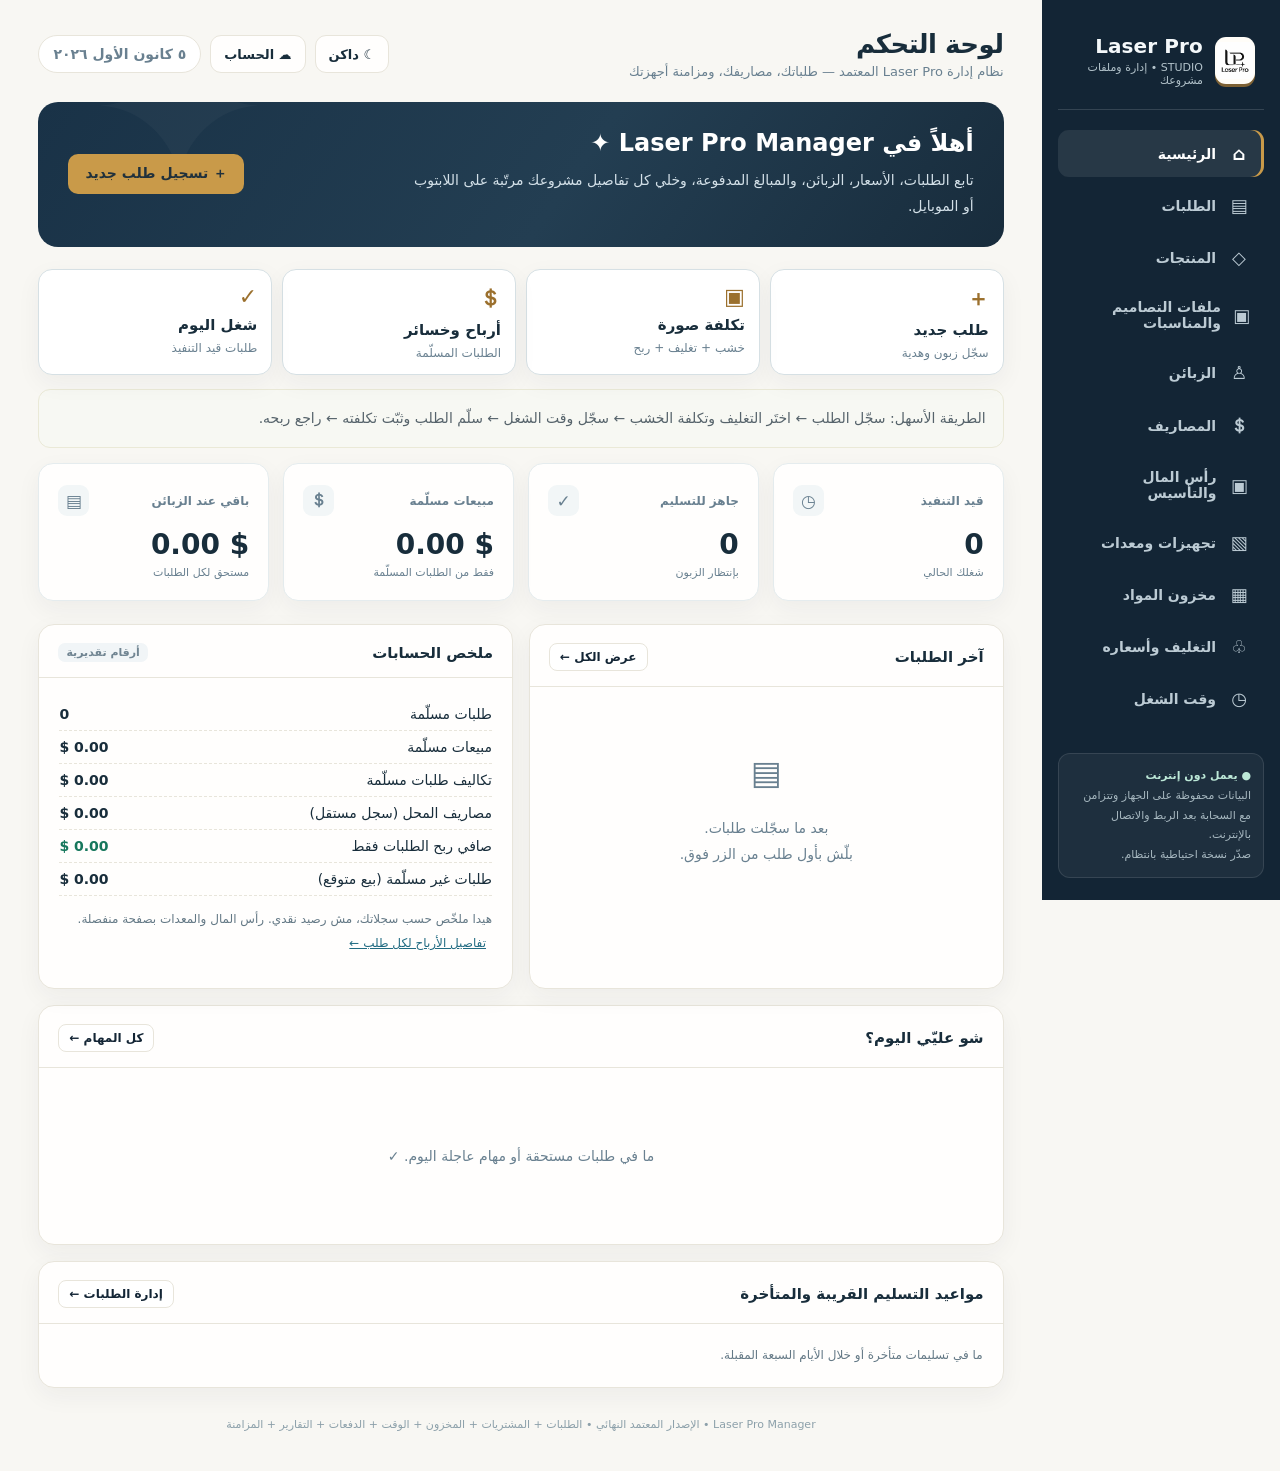
==== commit e4d3ec05: "Restore verified wood-cutting release and add non-destructive archived-data sign-in notice" ====
--- a/laser-pro-original/index.html
+++ b/laser-pro-original/index.html
@@ -6,6 +6,8 @@
 <meta name="theme-color" content="#122435"/>
 <link rel="manifest" href="./manifest.webmanifest"/>
 <link rel="stylesheet" href="./theme.css"/>
+<link rel="stylesheet" href="./wood-ui.css"/>
+<script src="./wood-layout.js"></script>
 <link rel="icon" type="image/png" href="./icon-192.png"/>
 <title>Laser Pro Studio — إدارة وملفات مشروعك</title>
 <style>
@@ -113,7 +115,7 @@
  <div class="sidebottom"><b>● يعمل دون إنترنت</b><br>البيانات محفوظة على الجهاز وتتزامن مع السحابة بعد الربط والاتصال بالإنترنت.<br>صدّر نسخة احتياطية بانتظام.</div>
 </aside>
 <main class="main">
- <header class="topbar"><div><h1 id="pageTitle">لوحة التحكم</h1><div class="subtitle">نظام إدارة Laser Pro المعتمد — طلباتك، مصاريفك، ومزامنة أجهزتك</div></div><div class="theme-controls"><button type="button" class="theme-choice theme-shortcut" data-theme-toggle aria-label="التغيير إلى المظهر الداكن">☾ داكن</button><div class="today" id="today"></div></div></header>
+ <header class="topbar"><div><h1 id="pageTitle">لوحة التحكم</h1><div class="subtitle">نظام إدارة Laser Pro المعتمد — طلباتك، مصاريفك، ومزامنة أجهزتك</div></div><div class="theme-controls"><button type="button" class="theme-choice theme-shortcut" data-theme-toggle aria-label="التغيير إلى المظهر الداكن">☾ داكن</button><button type="button" class="theme-choice theme-shortcut" data-page="settings" aria-label="إعدادات المزامنة">☁ الحساب</button><div class="today" id="today"></div></div></header>
  <section class="page active" id="page-dashboard">
   <div class="hero"><div><h2>أهلاً في Laser Pro Manager ✦</h2><p>تابع الطلبات، الأسعار، الزبائن، والمبالغ المدفوعة، وخلي كل تفاصيل مشروعك مرتّبة على اللابتوب أو الموبايل.</p></div><button class="button gold" data-action="new-order">＋ تسجيل طلب جديد</button></div>
   <div class="dash-actions" aria-label="العمليات اليومية">
@@ -247,7 +249,7 @@
   </div>
   <div class="panel" style="margin-top:17px"><div class="panelhead"><h3>إعدادات الوقت والفواتير</h3></div><div class="panelpad"><form id="businessForm" class="settings-grid"><div class="field"><label for="hourlyRate">قيمة ساعة شغلك ($) — اقتراح مبدئي 2$، عدّله حسب تعبك</label><input id="hourlyRate" type="number" step="0.01" min="0" /></div><div class="field"><label for="brandName">اسم المتجر على الفاتورة</label><input id="brandName" maxlength="90" /></div><div class="field"><label for="brandPhone">رقم التواصل</label><input id="brandPhone" maxlength="65" dir="ltr" /></div><div class="field"><label for="brandInstagram">حساب إنستغرام</label><input id="brandInstagram" maxlength="90" dir="ltr" /></div><div class="field full"><label for="invoiceFooter">رسالة آخر الفاتورة</label><input id="invoiceFooter" maxlength="200" /></div><div class="field full"><button class="button" type="submit">حفظ إعدادات العمل والفواتير</button></div></form><p class="hint">الفاتورة إيصال تجاري عادي، وليست فاتورة ضريبية.</p></div></div>
   <div class="panel" style="margin-top:17px"><div class="panelhead"><h3>الربط السحابي بين اللابتوب والموبايل</h3><span class="badge" id="cloudStatus">غير مربوط</span></div><div class="panelpad">
-<div class="hintbox">أولاً: اعمل نسخة JSON من جهازك الأساسي، وبعدها أنشئ مشروع Supabase وجدول البيانات بحسب دليل التثبيت. استخدم نفس حساب الدخول على الجهازين. <b>لا تضع Secret Key أو Service Role هنا إطلاقاً.</b></div>
+<div class="hintbox">البرنامج مربوط بمشروع Laser Pro السحابي. سجّل الدخول بنفس الحساب اللي استعملته على تلفونك، وبعدها بتنتقل البيانات بين التلفون واللابتوب عند الاتصال. خذ نسخة JSON دورياً. <b>لا تشارك كلمة السر مع أي حدا.</b></div>
 <div class="settings-grid" style="margin:12px 0">
 <div class="field full"><label for="cloudUrl">Supabase Project URL</label><input id="cloudUrl" type="url" dir="ltr" placeholder="https://example.supabase.co" autocomplete="off" /></div>
 <div class="field full"><label for="cloudKey">Publishable key (sb_publishable_...)</label><input id="cloudKey" type="text" dir="ltr" placeholder="sb_publishable_..." autocomplete="off" /></div>
@@ -373,7 +375,7 @@
 function isLowStock(x){return availableStock(x)<=n(x.minimum)}
 function renderInventoryLegacy(){let all=stocks(),total=all.reduce((a,x)=>a+availableStock(x)*effectiveStockUnitCost(x),0),low=all.filter(isLowStock).length;$('#stockMetrics').innerHTML=metric('عدد أصناف المواد',all.length,'مواد مسجلة','▦')+metric('قاربت على النفاد',low,'بحاجة متابعة','!')+metric('قيمة المخزون المتبقي',money(total),'تقديرية حسب سعر الشراء','＄')+metric('أصناف متوفرة',all.length-low,'فوق حد التنبيه','✓');
 let q=$('#stockSearch').value.toLowerCase().trim(),mode=$('#stockFilter').value,arr=all.filter(x=>(mode==='all'||isLowStock(x))&&[x.name,x.supplier,x.category].join(' ').toLowerCase().includes(q)).sort((a,b)=>Number(isLowStock(b))-Number(isLowStock(a))||a.name.localeCompare(b.name,'ar'));
-$('#stockTable').innerHTML=arr.length?`<table><thead><tr><th>المادة</th><th>النوع</th><th>الكمية الحالية</th><th>حدّ التنبيه</th><th>سعر الوحدة</th><th>القيمة</th><th>المورّد</th><th>الحالة</th><th>إجراء</th></tr></thead><tbody>${arr.map(x=>`<tr><td><b>${esc(x.name)}</b></td><td>${esc(x.category||'—')}</td><td>${availableStock(x).toFixed(3)} ${esc(x.unit||'قطعة')}</td><td>${esc(x.minimum)} ${esc(x.unit||'قطعة')}</td><td>${money(effectiveStockUnitCost(x))}</td><td>${money(availableStock(x)*effectiveStockUnitCost(x))}</td><td>${esc(x.supplier||'—')}</td><td><span class="type-chip ${isLowStock(x)?'bad':'good'}">${isLowStock(x)?'⚠ بحاجة شراء':'متوفر'}</span></td><td><div class="inlineactions"><button class="linkbutton" data-action="edit-stock" data-id="${esc(x.id)}">تعديل كمية</button><button class="linkbutton" data-action="delete-stock" data-id="${esc(x.id)}">حذف</button></div></td></tr>`).join('')}</tbody></table>`:`<div class="empty">${mode==='low'?'ما في مواد قربت على النفاد.':'ما سجلت أي مواد بعد.'}</div>`;}
+$('#stockTable').innerHTML=arr.length?`<table><thead><tr><th>المادة</th><th>النوع</th><th>الكمية الحالية</th><th>حدّ التنبيه</th><th>سعر الوحدة</th><th>القيمة</th><th>المورّد</th><th>الحالة</th><th>إجراء</th></tr></thead><tbody>${arr.map(x=>`<tr><td><b>${esc(x.name)}</b></td><td>${esc(x.category||'—')}</td><td>${availableStock(x).toFixed(3)} ${esc(x.unit||'قطعة')}</td><td>${esc(x.minimum)} ${esc(x.unit||'قطعة')}</td><td>${money(effectiveStockUnitCost(x))}</td><td>${money(availableStock(x)*effectiveStockUnitCost(x))}</td><td>${esc(x.supplier||'—')}</td><td><span class="type-chip ${isLowStock(x)?'bad':'good'}">${isLowStock(x)?'⚠ بحاجة شراء':'متوفر'}</span></td><td><div class="inlineactions">${woodIsPanel(x)?`<button class="linkbutton" data-action="board-details" data-id="${esc(x.id)}">خريطة البقايا</button>`:""}<button class="linkbutton" data-action="edit-stock" data-id="${esc(x.id)}">تعديل كمية</button><button class="linkbutton" data-action="delete-stock" data-id="${esc(x.id)}">حذف</button></div></td></tr>`).join('')}</tbody></table>`:`<div class="empty">${mode==='low'?'ما في مواد قربت على النفاد.':'ما سجلت أي مواد بعد.'}</div>`;}
 function renderDeadlines(){const tomorrow=new Date();tomorrow.setHours(0,0,0,0);const horizon=new Date(tomorrow.getTime()+7*86400000);let upcoming=orders().filter(o=>o.dueDate&&o.status!=='تم التسليم'&&o.status!=='ملغى').map(o=>({o,when:new Date(o.dueDate+'T00:00:00')})).filter(x=>Number.isFinite(x.when.getTime())&&x.when<horizon).sort((a,b)=>a.when-b.when).slice(0,8);
 $('#deadlinePanel').innerHTML=upcoming.length?`<div class="deadline-list">${upcoming.map(({o,when})=>`<div class="deadline-item"><div><b>${esc(orderName(o))}</b><div class="small muted">${esc(o.productName||'منتج')} · ${esc(o.dueDate)}</div></div><div class="actions"><span class="type-chip ${when<tomorrow?'bad':''}">${when<tomorrow?'متأخّر':when.getTime()===tomorrow.getTime()?'اليوم':'خلال 7 أيام'}</span><button class="linkbutton" data-action="edit-order" data-id="${esc(o.id)}">فتح الطلب</button></div></div>`).join('')}</div>`:'<div class="hint">ما في تسليمات متأخرة أو خلال الأيام السبعة المقبلة.</div>';}
 function renderSettings(){applyUiTheme();for(let id of ['woodPrice','wastePct','woodW','woodH','baseW','baseH'])$('#'+id).value=db.settings[id]??0;for(const [id,v] of Object.entries(businessSettings()))if($('#'+id))$('#'+id).value=v;updateCloudUI();}
@@ -421,7 +423,7 @@
 else if(m==='customer'){title=id?'تعديل الزبون':'زبون جديد';html=field('name','الاسم *','text',x.name||'','required maxlength="100"')+field('phone','رقم الهاتف','tel',x.phone||'','maxlength="50"')+field('region','المنطقة','text',x.region||'','maxlength="100"')+select('channel','من وين وصلنا الزبون؟',[['Instagram','Instagram'],['WhatsApp','WhatsApp'],['TikTok','TikTok'],['Facebook','Facebook'],['مباشر','مباشر'],['غير ذلك','غير ذلك']],x.channel||'Instagram')+textArea('note','ملاحظات الزبون',x.note||'');}
 else if(m==='expense'){title=id?'تعديل المصروف':'إضافة مصروف';html=field('date','التاريخ *','date',x.date||today(),'required')+select('category','النوع',[['مواد','مواد'],['كهرباء','كهرباء'],['تغليف','تغليف'],['توصيل','توصيل'],['صيانة','صيانة'],['تسويق','تسويق'],['أخرى','أخرى']],x.category||'مواد')+field('amount','المبلغ ($) *','number',x.amount??0,'required min="0" step="0.01"')+select('stockPurchase','هل هيدا شراء مواد للمخزون؟', [['no','لا، مصروف تشغيل عادي'],['yes','نعم، شراء كياس/كرتون/ريبون/مواد للمخزون']],x.stockPurchase?'yes':'no')+select('linkedStockId','اربط هذا المصروف بمادة موجودة (اختياري)',[['','بدون ربط — لا يُزاد الرصيد'],...stocks().map(m=>[m.id,m.name+' / '+(m.unit||'قطعة')])],x.linkedStockId||'')+field('stockQty','كم وحدة اشتريت بهيدا المبلغ؟','number',x.stockQty??0,'min="0" step="any"')+`<p class="hint field full">مثال: 100 كيس بـ 12$ → اختَر «أكياس تغليف» وأدخل 100؛ السعر التلقائي 0.12$ للكيس. إذا سجلت نفس الشراء بقسم تجهيزات المشروع أو أضفت الـ100 كيس برصيد المخزون قبل، ما تعيد إضافتهم هون كي ما يتكرر الرصيد أو السعر.</p>`+textArea('note','تفاصيل المصروف',x.note||'');}
 else if(m==='purchase'){title=id?'تعديل الغرض المشترى':'تسجيل غرض / تجهيز جديد';html=field('name','اسم الغرض أو المكنة *','text',x.name||'','required maxlength="140" list="suggestPurchases"')+`<datalist id="suggestPurchases"><option value="AlgoLaser Delta 40W"><option value="Epson L8050"><option value="لابتوب"><option value="مكبس حراري مسطح"><option value="مكبس ماغات"><option value="لوح خشب MDF"><option value="خشب Birch Plywood"><option value="NFC tags"><option value="طاولة عمل"><option value="معدات تنظيف وتشطيب"><option value="غراء خشب"></datalist>`+select('category','التصنيف',[['معدات رئيسية','معدات رئيسية'],['أدوات يدوية','أدوات يدوية'],['طابعة وملحقات','طابعة وملحقات'],['لابتوب وكمبيوتر','لابتوب وكمبيوتر'],['مواد أولية','مواد أولية'],['تغليف','تغليف'],['تجهيز المحل','تجهيز المحل'],['تسويق وهوية','تسويق وهوية'],['مصاريف تأسيس أخرى','مصاريف تأسيس أخرى']],x.category||'معدات رئيسية')+select('phase','مرحلة الشراء',[['تأسيس','عند بداية المشروع'],['لاحق','بعد بدء العمل']],x.phase||'تأسيس')+field('date','تاريخ الشراء *','date',x.date||today(),'required')+field('qty','الكمية *','number',x.qty??1,'required min="0.001" step="any"')+field('unitCost','سعر القطعة ($) *','number',x.unitCost??0,'required min="0" step="0.01"')+field('extraCost','تكلفة شحن وتركيب ($)','number',x.extraCost??0,'min="0" step="0.01"')+field('paid','المدفوع فعلياً ($)','number',x.paid??0,'min="0" step="0.01"')+field('supplier','من وين اشتريته؟','text',x.supplier||'','maxlength="150"')+field('warranty','انتهاء الضمان (اختياري)','date',x.warranty||'')+select('linkedStockId','إضافة شراء المواد للمخزون تلقائياً (اختياري)',[['','غير مرتبط بمخزون'],...stocks().map(s=>[s.id,s.name+' — '+s.unit])],x.linkedStockId||'')+field('stockQty','كمية التوريد للمخزون (لا تضيفها يدوياً مرة ثانية)','number',x.stockQty??x.qty??1,'min="0" step="any"')+textArea('note','ملاحظات / رقم فاتورة / حالة الغرض',x.note||'');}
-else if(m==='stock'){title=id?'تعديل مادة بالمخزون':'إضافة مادة إلى المخزون';html=field('name','اسم المادة *','text',x.name||'','required maxlength="140" list="suggestStock"')+`<datalist id="suggestStock"><option value="لوح MDF 120×80"><option value="لوح Birch 244×122"><option value="خشب طبيعي"><option value="خشب أبيض"><option value="خشب بني"><option value="خشب أسود"><option value="تعاليق خشبية"><option value="NFC tags"><option value="غراء"><option value="أكياس تغليف"><option value="كرتون تغليف"><option value="كرت هدية"><option value="ريبون"><option value="شريط ساتان"><option value="أكياس هدايا"><option value="أكريليك أسود"></datalist>`+select('category','نوع المادة',[['خشب','خشب'],['خشب طبيعي','خشب طبيعي'],['خشب أبيض','خشب أبيض'],['خشب بني','خشب بني'],['خشب أسود','خشب أسود'],['أكريليك','أكريليك'],['تعاليق','تعاليق'],['غراء ولواصق','غراء ولواصق'],['تغليف','تغليف'],['طباعة','طباعة'],['أخرى','أخرى']],x.category||'خشب')+field('unit','وحدة القياس (لوح / قطعة / متر...)','text',x.unit||'لوح','maxlength="30"')+field('qty','رصيد المادة المُدخل قبل الصرف *','number',x.qty??0,'required min="0" step="any"')+field('minimum','نبّهني إذا وصلت الكمية إلى','number',x.minimum??1,'min="0" step="any"')+field('unitCost','سعر شراء الوحدة ($)','number',x.unitCost??0,'min="0" step="0.01"')+field('boardWidth','عرض لوح الخشب (سم)، إن كان لوحاً','number',x.boardWidth??db.settings.woodW,'min="0" step="0.1"')+field('boardHeight','طول لوح الخشب (سم)، إن كان لوحاً','number',x.boardHeight??db.settings.woodH,'min="0" step="0.1"')+field('supplier','المورّد','text',x.supplier||'','maxlength="150"')+textArea('note','ملاحظات (السماكة، اللون، القياس...)',x.note||'');}
+else if(m==='stock'){title=id?'تعديل مادة بالمخزون':'إضافة مادة إلى المخزون';html=field('name','اسم المادة *','text',x.name||'','required maxlength="140" list="suggestStock"')+`<datalist id="suggestStock"><option value="لوح MDF 120×80"><option value="لوح Birch 244×122"><option value="خشب طبيعي"><option value="خشب أبيض"><option value="خشب بني"><option value="خشب أسود"><option value="تعاليق خشبية"><option value="NFC tags"><option value="غراء"><option value="أكياس تغليف"><option value="كرتون تغليف"><option value="كرت هدية"><option value="ريبون"><option value="شريط ساتان"><option value="أكياس هدايا"><option value="أكريليك أسود"></datalist>`+select('category','نوع المادة',[['خشب','خشب'],['خشب طبيعي','خشب طبيعي'],['خشب أبيض','خشب أبيض'],['خشب بني','خشب بني'],['خشب أسود','خشب أسود'],['أكريليك','أكريليك'],['تعاليق','تعاليق'],['غراء ولواصق','غراء ولواصق'],['تغليف','تغليف'],['طباعة','طباعة'],['أخرى','أخرى']],x.category||'خشب')+field('unit','وحدة القياس (لوح / قطعة / متر...)','text',x.unit||'لوح','maxlength="30"')+field('qty','رصيد المادة المُدخل قبل الصرف *','number',x.qty??0,'required min="0" step="any"')+field('minimum','نبّهني إذا وصلت الكمية إلى','number',x.minimum??1,'min="0" step="any"')+field('unitCost','سعر شراء الوحدة ($)','number',x.unitCost??0,'min="0" step="0.01"')+field('boardWidth','عرض لوح الخشب (سم)، إن كان لوحاً','number',x.boardWidth??db.settings.woodW,'min="0" step="0.1"')+field('boardHeight','طول لوح الخشب (سم)، إن كان لوحاً','number',x.boardHeight??db.settings.woodH,'min="0" step="0.1"')+field('kerfMm','عرض شق الليزر (ملم) للخشب','number',x.kerfMm??0.2,'min="0" max="10" step="0.05"')+field('supplier','المورّد','text',x.supplier||'','maxlength="150"')+textArea('note','ملاحظات (السماكة، اللون، القياس...)',x.note||'');}
 if(m==='worklog'){title=id?'تعديل وقت الشغل':'إضافة وقت شغل';html=select('orderId','الطلب المرتبط',orderOptions(),x.orderId||orders()[0]?.id||'')+field('date','التاريخ *','date',x.date||today(),'required')+select('stage','مرحلة الشغل',['تصميم','قص','حفر','تشطيب','تركيب','تغليف','أخرى'].map(z=>[z,z]),x.stage||'حفر')+field('minutes','المدة بالدقائق *','number',x.minutes??30,'required min="1" step="1"')+field('hourlyRate','قيمة ساعة الشغل لهذا السجل ($)','number',x.hourlyRate??businessSettings().hourlyRate,'min="0" step="0.01"')+textArea('note','ملاحظات',x.note||'')}
 else if(m==='payment'){title=id?'تعديل الدفعة':'تسجيل دفعة للزبون';html=select('orderId','الطلب *',orderOptions(),x.orderId||window.__nextPaymentOrderId||orders()[0]?.id||'')+field('date','تاريخ القبض *','date',x.date||today(),'required')+field('amount','قيمة الدفعة ($) *','number',x.amount??0,'required min="0.01" step="0.01"')+select('method','طريقة الدفع',['نقداً','تحويل','Whish','OMT','أخرى'].map(z=>[z,z]),x.method||'نقداً')+textArea('note','ملاحظات الدفعة',x.note||'');window.__nextPaymentOrderId=null}
 else if(m==='debt'){title=id?'تعديل دين':'دين جديد';html=select('direction','نوع الدين',[['لي','إلي — مستحق من شخص'],['عليّ','عليّ — لازم أدفع لشخص']],x.direction||'لي')+field('party','اسم الشخص / الجهة *','text',x.party||'','required maxlength="140"')+field('phone','الهاتف','tel',x.phone||'','maxlength="50"')+field('date','تاريخ الدين *','date',x.date||today(),'required')+field('dueDate','تاريخ الاستحقاق','date',x.dueDate||'')+field('amount','المبلغ الأصلي ($) *','number',x.amount??0,'required min="0.01" step="0.01"')+field('paid','المدفوع حتى اليوم ($)','number',x.paid??0,'required min="0" step="0.01"')+textArea('note','ملاحظات',x.note||'')+`<p class="hint field full">المدفوع هون إجمالي مسجّل للدين المستقل؛ ديون الطلبات والموردين بتنحسب تلقائياً من أقسامها، مش من هون.</p>`;}
@@ -478,7 +480,85 @@
 function previewPickerHasWood(){return materialRows().some(r=>r.querySelector('.material-check').checked&&itemCategory(stocks().find(s=>s.id===r.dataset.sid))==='خشب')}
 function previewPickerCost(){return materialRows().reduce((sum,r)=>sum+(r.querySelector('.material-check').checked?n(r.querySelector('.material-qty').value)*n(r.dataset.rate):0),0)}
 function updatePickerTotals(){let box=$('#orderMaterialTotal');if(!box)return;let count=0,sub={خشب:0,تغليف:0,'مواد أخرى':0},warning=[];for(const r of materialRows()){let on=r.querySelector('.material-check').checked,q=n(r.querySelector('.material-qty').value),s=stocks().find(s=>s.id===r.dataset.sid),cost=q*n(r.dataset.rate),cell=r.querySelector('.material-subtotal');cell.textContent=money(on?cost:0);r.classList.toggle('selected',on);r.querySelector('.material-qty').disabled=!on;if(on){count++;sub[itemCategory(s)]+=cost;if(n(r.dataset.rate)<=0)warning.push(s?.name||'مادة')}}box.innerHTML=`<b>${count} مادة مختارة — كلفتها ${money(Object.values(sub).reduce((a,x)=>a+x,0))}</b><div class="small">خشب: ${money(sub['خشب'])} | تغليف: ${money(sub['تغليف'])} | أخرى: ${money(sub['مواد أخرى'])}</div>${warning.length?'<div class="warn-text">⚠ سعر الشراء غير مسجّل: '+esc(warning.join('، '))+'</div>':''}`}
-function syncOrderMaterialsFromEditor(o){const chosen=new Map();for(const row of materialRows()){const input=row.querySelector('.material-qty');if(!row.querySelector('.material-check').checked)continue;const qty=Number(input.value),stock=stocks().find(s=>s.id===row.dataset.sid);if(!stock||!Number.isFinite(qty)||qty<=0)throw Error('راجع كمية المادة '+(stock?.name||''));chosen.set(stock.id,{stock,qty,cost:n(row.dataset.rate),perUnit:n(input.dataset.perunit)});}const oldUses=usages().filter(u=>u.orderId===o.id&&!u.autoWood),seen=new Set();for(const u of oldUses){const data=chosen.get(u.stockId);if(!data||seen.has(u.stockId)){u.deleted=true;touch(u);continue;}Object.assign(u,{qty:data.qty,role:itemCategory(data.stock),stockName:data.stock.name,perUnit:data.perUnit,recipeId:null,costPerUnit:n(u.costPerUnit)>0?u.costPerUnit:data.cost});if(u.state==='released'&&o.status!=='ملغى')u.state='reserved';touch(u);seen.add(u.stockId)}for(const [sid,data] of chosen){if(seen.has(sid))continue;db.usages.push({id:uuid(),orderId:o.id,stockId:sid,stockName:data.stock.name,role:itemCategory(data.stock),qty:data.qty,costPerUnit:data.cost,recipeId:null,perUnit:data.perUnit,state:'reserved',note:'من قائمة مواد الطلب',createdAt:stamp(),updatedAt:stamp(),deleted:false})}o.useWoodFromStock=Array.from(chosen.values()).some(x=>itemCategory(x.stock)==='خشب');touch(o)}
+function syncOrderMaterialsFromEditor(o){
+ const chosen=new Map();
+ for(const row of materialRows()){
+  if(!row.querySelector('.material-check').checked)continue;
+  const input=row.querySelector('.material-qty'),qty=Number(input.value),stock=stocks().find(s=>s.id===row.dataset.sid);
+  const cutPieces=getManualCuts(row);
+  if(!stock||!Number.isFinite(qty)||qty<=0)throw Error('راجع كمية المادة '+(stock?.name||''));
+  chosen.set(stock.id,{stock,qty,cost:n(row.dataset.rate),perUnit:n(input.dataset.perunit),cutPieces});
+ }
+ const oldUses=usages().filter(u=>u.orderId===o.id&&!u.autoWood),seen=new Set();
+ for(const u of oldUses){
+  const data=chosen.get(u.stockId);
+  if(u.state==='consumed'&&(!data||Math.abs(n(u.qty)-n(data.qty))>.000001||JSON.stringify(u.cutPieces||[])!==JSON.stringify(data.cutPieces||[])))
+   throw Error('مواد هيدا الطلب مخصومة من المخزون. ما فيك تغيّر قصّاتها بدون حركة إرجاع منفصلة.');
+  if(!data||seen.has(u.stockId)){u.deleted=true;touch(u);continue}
+  Object.assign(u,{qty:data.qty,role:itemCategory(data.stock),stockName:data.stock.name,perUnit:data.perUnit,
+   recipeId:null,costPerUnit:n(u.costPerUnit)>0?u.costPerUnit:data.cost,cutPieces:data.cutPieces||u.cutPieces||null});
+  if(u.state==='released'&&o.status!=='ملغى')u.state='reserved';
+  touch(u);seen.add(u.stockId);
+ }
+ for(const [sid,data]of chosen){
+  if(seen.has(sid))continue;
+  db.usages.push({id:uuid(),orderId:o.id,stockId:sid,stockName:data.stock.name,role:itemCategory(data.stock),
+   qty:data.qty,costPerUnit:data.cost,cutPieces:data.cutPieces,recipeId:null,perUnit:data.perUnit,state:'reserved',
+   note:'قصّات محددة من قائمة مواد الطلب',createdAt:stamp(),updatedAt:stamp(),deleted:false});
+ }
+ o.useWoodFromStock=Array.from(chosen.values()).some(x=>itemCategory(x.stock)==='خشب');touch(o);
+}
+// Multiple measured cuts from one stock wood sheet (manual orders).
+const baseMaterialPicker=renderOrderMaterialPicker;
+renderOrderMaterialPicker=function(order){
+ baseMaterialPicker(order);
+ for(const row of materialRows()){
+  const mat=stocks().find(s=>s.id===row.dataset.sid);
+  if(!mat||itemCategory(mat)!=='خشب'||!/لوح/i.test(mat.unit||''))continue;
+  const past=order?.id?orderUses(order).find(u=>u.stockId===mat.id&&!u.autoWood):null;
+  row.dataset.woodCuts='true';
+  row.insertAdjacentHTML('beforeend',`<div class="wood-cuts-form"><b>قصّات هاللوح (سم)</b>
+  <div class="wood-cuts-rows"></div>
+  <button class="button secondary sm" type="button" data-add-cut>＋ إضافة مقاس ثاني</button>
+  <span class="small muted">أدخل عرض وطول وعدد كل قصّة. رح ينحسب جزء اللوح والسعر تلقائياً.</span></div>`);
+  const cuts=past?.cutPieces?.length?past.cutPieces:[{w:'',h:'',count:1}];
+  for(const c of cuts)addWoodCutInput(row,c);
+  row.querySelector('[data-add-cut]').onclick=()=>{addWoodCutInput(row,{w:'',h:'',count:1});updateWoodCutQuantity(row)};
+  row.querySelector('.material-qty').readOnly=true;
+  updateWoodCutQuantity(row);
+ }
+};
+function addWoodCutInput(row,cut){
+ const box=document.createElement('div');box.className='wood-cut-entry';
+ box.innerHTML=`<label>عرض<input class="wood-w" type="number" min="0.1" step=".1" value="${esc(cut.w||'')}"></label>
+ <label>طول<input class="wood-h" type="number" min="0.1" step=".1" value="${esc(cut.h||'')}"></label>
+ <label>عدد<input class="wood-count" type="number" min="1" step="1" value="${esc(cut.count||1)}"></label>
+ <button type="button" class="linkbutton" data-del-cut>×</button>`;
+ row.querySelector('.wood-cuts-rows').append(box);
+ box.querySelectorAll('input').forEach(e=>e.oninput=()=>updateWoodCutQuantity(row));
+ box.querySelector('[data-del-cut]').onclick=()=>{box.remove();updateWoodCutQuantity(row)};
+}
+function woodCutsOfRow(row){return [...row.querySelectorAll('.wood-cut-entry')].map(el=>({
+ w:Number(el.querySelector('.wood-w').value),h:Number(el.querySelector('.wood-h').value),count:Number(el.querySelector('.wood-count').value)}))}
+function updateWoodCutQuantity(row){
+ const mat=stocks().find(s=>s.id===row.dataset.sid);if(!mat)return;
+ const area=n(mat.boardWidth)*n(mat.boardHeight),gap=n(mat.kerfMm)/10,cuts=woodCutsOfRow(row);
+ const valid=area>0&&cuts.length>0&&cuts.every(c=>c.w>0&&c.h>0&&Number.isInteger(c.count)&&c.count>0);
+ row.querySelector('.material-qty').value=valid?(cuts.reduce((t,c)=>t+(c.w+gap)*(c.h+gap)*c.count,0)/area).toFixed(6):'0';
+ updatePickerTotals();orderSummary();
+}
+function getManualCuts(row){
+ if(!row.dataset.woodCuts)return null;
+ const cuts=woodCutsOfRow(row);
+ if(!cuts.length||cuts.some(c=>!(c.w>0&&c.h>0&&Number.isInteger(c.count)&&c.count>0)))
+  throw Error('لازم عرض وطول وعدد كل قصّة خشب: '+stocks().find(x=>x.id===row.dataset.sid)?.name);
+ return cuts;
+}
+const baseRecalculateMaterialQty=recalculateMaterialQty;
+recalculateMaterialQty=function(){
+ baseRecalculateMaterialQty();
+ for(const row of materialRows())if(row.dataset.woodCuts)updateWoodCutQuantity(row);
+};
 function openOrderMaterialShortcut(){const o=orderOfCosting();if(!o)return alert('اختَر طلباً أولاً');openModal('order',o.id);const e=$('#orderMaterialPicker');if(e)e.scrollIntoView({block:'center',behavior:'smooth'})}
 function doSaveForm(e){e.preventDefault();try{
  if(mode==='order'){const customerName=getf('customerName');if(!customerName)throw Error('لازم اسم الزبون');let p=getProduct(getf('productId'));let old=editingId?db.orders.find(z=>z.id===editingId):null;if(!p&&!(old&&old.productId===getf('productId')))throw Error('اختر المنتج');const q=Number(getf('qty')),price=validateMoney(getf('price')),paid=validateMoney(getf('paid')),extra=validateMoney(getf('extraCost'));if(!Number.isInteger(q)||q<1||price===null||paid===null||extra===null)throw Error('راجع القيم الرقمية');if(paid>price*q)throw Error('المبلغ المدفوع أكبر من قيمة الطلب');const woodQuote=portraitQuoteFromEditor(),quickMinutesInput=Number(getf('quickMinutes')||0),quickRateInput=0,estimateMinutesInput=Number(getf('estimateMinutes')||0);if(!Number.isFinite(estimateMinutesInput)||estimateMinutesInput<0)throw Error('وقت التنفيذ التقديري غير صحيح');if(isPortraitProduct(p)&&(!(woodQuote.width>0)||!(woodQuote.height>0)))throw Error('حدد عرض وارتفاع الصورة لحساب الواجهة والخلفية بدقة.');
@@ -487,11 +567,15 @@
 
 let shortage=[];for(const row of materialRows()){if(!row.querySelector('.material-check').checked)continue;const stock=stocks().find(s=>s.id===row.dataset.sid),want=Number(row.querySelector('.material-qty').value);if(!stock||!Number.isFinite(want)||want<=0)throw Error('كمية غير صحيحة للمادة '+(stock?.name||''));const prev=old?orderUses(old).filter(u=>u.stockId===stock.id).reduce((v,u)=>v+n(u.qty),0):0,spare=availableStock(stock)+((old?.status==='ملغى')?0:prev);if(getf('status')!=='ملغى'&&want>spare+0.0000001)shortage.push(stock.name+' (متاح '+spare.toFixed(2)+'، مطلوب '+want+')')}
 if(shortage.length&&!confirm('كمية المخزون غير كافية لهذه المواد:\n'+shortage.join('\n')+'\nيمكن تكمل، لكن الرصيد رح يظهر سالب. تكمل؟'))return;
-let cust=upsertCustomer(customerName,getf('customerPhone'),getf('customerRegion'),getf('customerChannel'),old?.customerId);let useCurrentProduct=!!p;let changedProduct=!old||old.productId!==getf('productId');if(old&&changedProduct&&orderUses(old).length&&!confirm('الطلب عليه مواد منصرفة من المنتج السابق. تغيير المنتج لا يحذفها تلقائياً؛ راجع تكلفة الطلب بعد التعديل. بدك تكمل؟'))return;let unitCost=changedProduct?(useCurrentProduct?productCost(p):null):old.unitCost;let paymentDelta=paid-n(old?.paid);const priorStatus=old?.status;const changedFinal=!!(old?.finalSnapshot&&(q!==n(old.qty)||price!==n(old.price)||extra!==n(old.extraCost)||getf('productId')!==old.productId||(getf('woodKind')!==(old.woodKind||'طبيعي')||n(getf('photoWidthCm'))!==n(old.photoWidthCm??portraitDimensions(getProduct(old.productId))?.[0])||n(getf('photoHeightCm'))!==n(old.photoHeightCm??portraitDimensions(getProduct(old.productId))?.[1])||getFlag('hasBackground')!==!!(old.hasBackground??true)||getFlag('hasBase')!==!!(old.hasBase??true)||getFlag('hasStand')!==!!old.hasStand||n(getf('backgroundWidthCm'))!==n(old.backgroundWidthCm??old.photoWidthCm)||n(getf('backgroundHeightCm'))!==n(old.backgroundHeightCm??old.photoHeightCm)||n(getf('baseWidthCm'))!==n(old.baseWidthCm??db.settings.baseW)||n(getf('baseHeightCm'))!==n(old.baseHeightCm??db.settings.baseH)||n(getf('standWidthCm'))!==n(old.standWidthCm)||n(getf('standHeightCm'))!==n(old.standHeightCm))));if(changedFinal&&!confirm('هيدا طلب مسلّم وكلفته محفوظة. التعديل رح يغيّر التكلفة النهائية المثبتة. تكمل؟'))return;let o=old||{id:uuid(),createdAt:stamp(),code:'قيد الترقيم'};Object.assign(o,{customerId:cust.id,customerName:cust.name,customerPhone:cust.phone,customerRegion:cust.region,customerChannel:cust.channel,productId:getf('productId'),productName:useCurrentProduct?p.name:(old?.productName||''),productSize:useCurrentProduct?p.size:(old?.productSize||''),qty:q,price,woodKind:getf('woodKind')||'طبيعي',photoWidthCm:woodQuote.width,photoHeightCm:woodQuote.height,hasBackground:getFlag('hasBackground'),backgroundWidthCm:n(getf('backgroundWidthCm')),backgroundHeightCm:n(getf('backgroundHeightCm')),hasBase:getFlag('hasBase'),baseWidthCm:n(getf('baseWidthCm')),baseHeightCm:n(getf('baseHeightCm')),hasStand:getFlag('hasStand'),standWidthCm:n(getf('standWidthCm')),standHeightCm:n(getf('standHeightCm')),paid:old?n(old.paid):0,legacyPaid:old?(Number.isFinite(Number(old.legacyPaid))?Number(old.legacyPaid):n(old.paid)):0,extraCost:extra,estimateMinutes:estimateMinutesInput,status:getf('status'),dueDate:getf('dueDate'),notes:getf('notes'),costKnown:isPortraitProduct(p)?(old?.finalSnapshot&&!changedFinal?!!old.costKnown:woodQuote.known):(unitCost!==null&&unitCost!==undefined),unitCost:isPortraitProduct(p)?(old?.finalSnapshot&&!changedFinal?n(old.unitCost):(woodQuote.known?woodQuote.unitCost:0)):(unitCost??0),deleted:false});touch(o);if(!old)db.orders.push(o);applyRecipeOnOrder(o,!old);syncOrderMaterialsFromEditor(o);if(!old||old.status!=='تم التسليم'||changedFinal)syncAutoPortraitWood(o);const quickMinutes=quickMinutesInput;if(quickMinutes>0){db.worklogs.push({id:uuid(),orderId:o.id,date:today(),stage:'شغل سريع من الطلب',minutes:quickMinutes,hourlyRate:quickRateInput,note:'وقت مسجّل مع حفظ الطلب',createdAt:stamp(),updatedAt:stamp(),deleted:false})}if(changedFinal)o.finalSnapshot=null;if(o.status==='تم التسليم'&&(!old||priorStatus!=='تم التسليم'||changedFinal))finalizeOrderCost(o);if(o.status==='ملغى')releaseOrderReservations(o);if(Math.abs(paymentDelta)>0.0001){db.payments.push({id:uuid(),orderId:o.id,date:today(),amount:Math.round(paymentDelta*100)/100,method:'نقداً',note:old?'تعديل إجمالي المدفوع من الطلب':'دفعة أولى عند فتح الطلب',createdAt:stamp(),updatedAt:stamp(),deleted:false});recalculateOrderPaid(o)}
+let cust=upsertCustomer(customerName,getf('customerPhone'),getf('customerRegion'),getf('customerChannel'),old?.customerId);let useCurrentProduct=!!p;let changedProduct=!old||old.productId!==getf('productId');if(old&&changedProduct&&orderUses(old).length&&!confirm('الطلب عليه مواد منصرفة من المنتج السابق. تغيير المنتج لا يحذفها تلقائياً؛ راجع تكلفة الطلب بعد التعديل. بدك تكمل؟'))return;let unitCost=changedProduct?(useCurrentProduct?productCost(p):null):old.unitCost;let paymentDelta=paid-n(old?.paid);const priorStatus=old?.status;const changedFinal=!!(old?.finalSnapshot&&(q!==n(old.qty)||price!==n(old.price)||extra!==n(old.extraCost)||getf('productId')!==old.productId||(getf('woodKind')!==(old.woodKind||'طبيعي')||n(getf('photoWidthCm'))!==n(old.photoWidthCm??portraitDimensions(getProduct(old.productId))?.[0])||n(getf('photoHeightCm'))!==n(old.photoHeightCm??portraitDimensions(getProduct(old.productId))?.[1])||getFlag('hasBackground')!==!!(old.hasBackground??true)||getFlag('hasBase')!==!!(old.hasBase??true)||getFlag('hasStand')!==!!old.hasStand||n(getf('backgroundWidthCm'))!==n(old.backgroundWidthCm??old.photoWidthCm)||n(getf('backgroundHeightCm'))!==n(old.backgroundHeightCm??old.photoHeightCm)||n(getf('baseWidthCm'))!==n(old.baseWidthCm??db.settings.baseW)||n(getf('baseHeightCm'))!==n(old.baseHeightCm??db.settings.baseH)||n(getf('standWidthCm'))!==n(old.standWidthCm)||n(getf('standHeightCm'))!==n(old.standHeightCm))));if(changedFinal&&old&&orderUses(old).some(u=>u.state==='consumed'&&u.role==='خشب'))throw Error('قصّات هيدا الطلب سبق انخصمت. لتغيير المقاس لازم تسجيل إرجاع مخزون مستقل أولاً.');if(changedFinal&&!confirm('هيدا طلب مسلّم وكلفته محفوظة. التعديل رح يغيّر التكلفة النهائية المثبتة. تكمل؟'))return;let o=old||{id:uuid(),createdAt:stamp(),code:'قيد الترقيم'};Object.assign(o,{customerId:cust.id,customerName:cust.name,customerPhone:cust.phone,customerRegion:cust.region,customerChannel:cust.channel,productId:getf('productId'),productName:useCurrentProduct?p.name:(old?.productName||''),productSize:useCurrentProduct?p.size:(old?.productSize||''),qty:q,price,woodKind:getf('woodKind')||'طبيعي',photoWidthCm:woodQuote.width,photoHeightCm:woodQuote.height,hasBackground:getFlag('hasBackground'),backgroundWidthCm:n(getf('backgroundWidthCm')),backgroundHeightCm:n(getf('backgroundHeightCm')),hasBase:getFlag('hasBase'),baseWidthCm:n(getf('baseWidthCm')),baseHeightCm:n(getf('baseHeightCm')),hasStand:getFlag('hasStand'),standWidthCm:n(getf('standWidthCm')),standHeightCm:n(getf('standHeightCm')),paid:old?n(old.paid):0,legacyPaid:old?(Number.isFinite(Number(old.legacyPaid))?Number(old.legacyPaid):n(old.paid)):0,extraCost:extra,estimateMinutes:estimateMinutesInput,status:getf('status'),dueDate:getf('dueDate'),notes:getf('notes'),costKnown:isPortraitProduct(p)?(old?.finalSnapshot&&!changedFinal?!!old.costKnown:woodQuote.known):(unitCost!==null&&unitCost!==undefined),unitCost:isPortraitProduct(p)?(old?.finalSnapshot&&!changedFinal?n(old.unitCost):(woodQuote.known?woodQuote.unitCost:0)):(unitCost??0),deleted:false});touch(o);if(!old)db.orders.push(o);applyRecipeOnOrder(o,!old);syncOrderMaterialsFromEditor(o);if(!old||old.status!=='تم التسليم'||changedFinal)syncAutoPortraitWood(o);const quickMinutes=quickMinutesInput;if(quickMinutes>0){db.worklogs.push({id:uuid(),orderId:o.id,date:today(),stage:'شغل سريع من الطلب',minutes:quickMinutes,hourlyRate:quickRateInput,note:'وقت مسجّل مع حفظ الطلب',createdAt:stamp(),updatedAt:stamp(),deleted:false})}if(changedFinal)o.finalSnapshot=null;if(o.status==='تم التسليم'&&(!old||priorStatus!=='تم التسليم'||changedFinal))finalizeOrderCost(o);if(o.status==='ملغى')releaseOrderReservations(o);if(Math.abs(paymentDelta)>0.0001){db.payments.push({id:uuid(),orderId:o.id,date:today(),amount:Math.round(paymentDelta*100)/100,method:'نقداً',note:old?'تعديل إجمالي المدفوع من الطلب':'دفعة أولى عند فتح الطلب',createdAt:stamp(),updatedAt:stamp(),deleted:false});recalculateOrderPaid(o)}
  }else if(mode==='product'){let cost=getf('cost'),side=getf('portraitSide'),price=validateMoney(getf('price'));if(!getf('name')||price===null||(cost!==''&&validateMoney(cost)===null)||(side!==''&&validateMoney(side)===null))throw Error('راجع بيانات المنتج');let old=editingId?db.products.find(z=>z.id===editingId):null;let o=old||{id:uuid(),createdAt:stamp()};Object.assign(o,{name:getf('name'),size:getf('size'),price,cost:cost===''?null:Number(cost),portraitSide:side===''||Number(side)===0?null:Number(side),deleted:false});touch(o);if(!old)db.products.push(o);
  }else if(mode==='customer'){if(!getf('name'))throw Error('ادخل اسم الزبون');let old=editingId?db.customers.find(z=>z.id===editingId):null;let o=old||{id:uuid(),createdAt:stamp()};Object.assign(o,{name:getf('name'),phone:getf('phone'),region:getf('region'),channel:getf('channel'),note:getf('note'),deleted:false});touch(o);if(!old)db.customers.push(o);
  }else if(mode==='expense'){let amount=validateMoney(getf('amount'));if(!getf('date')||amount===null)throw Error('التاريخ والمبلغ مطلوبان');let old=editingId?db.expenses.find(z=>z.id===editingId):null;let o=old||{id:uuid(),createdAt:stamp()};const stockPurchase=getf('stockPurchase')==='yes',linkedStockId=stockPurchase?getf('linkedStockId'):'';const stockQty=Number(getf('stockQty')||0);if(linkedStockId&&(!stocks().some(x=>x.id===linkedStockId)||!Number.isFinite(stockQty)||stockQty<=0))throw Error('اختر مادة صحيحة وعدد القطع المشتراة');Object.assign(o,{date:getf('date'),category:getf('category'),amount,stockPurchase,linkedStockId,stockQty:linkedStockId?stockQty:0,note:getf('note'),deleted:false});touch(o);if(!old)db.expenses.push(o)} else if(mode==='purchase'){let name=getf('name'),qty=Number(getf('qty')),unitCost=validateMoney(getf('unitCost')),extraCost=validateMoney(getf('extraCost')||0),paid=validateMoney(getf('paid')||0);if(!name||!getf('date')||!Number.isFinite(qty)||qty<=0||unitCost===null||extraCost===null||paid===null)throw Error('راجع بيانات التجهيز والمبلغ والكمية');if(getf('linkedStockId')&&(!Number.isFinite(Number(getf('stockQty')))||Number(getf('stockQty'))<0))throw Error('كمية توريد المخزون غير صالحة');if(paid>qty*unitCost+extraCost+0.0001)throw Error('المدفوع أكبر من إجمالي سعر المشتريات');let old=editingId?db.purchases.find(z=>z.id===editingId):null;let o=old||{id:uuid(),createdAt:stamp()};Object.assign(o,{name,date:getf('date'),category:getf('category'),phase:getf('phase'),qty,unitCost,extraCost,paid,supplier:getf('supplier'),warranty:getf('warranty'),linkedStockId:getf('linkedStockId'),stockQty:getf('linkedStockId')?Number(getf('stockQty')):0,note:getf('note'),deleted:false});touch(o);if(!old)db.purchases.push(o);
-}else if(mode==='stock'){let name=getf('name'),qty=Number(getf('qty')),minimum=Number(getf('minimum')||0),unitCost=validateMoney(getf('unitCost')||0);if(!name||![qty,minimum].every(v=>Number.isFinite(v)&&v>=0)||unitCost===null)throw Error('راجع بيانات المخزون والكميات');let old=editingId?db.stocks.find(z=>z.id===editingId):null;let o=old||{id:uuid(),createdAt:stamp()};Object.assign(o,{name,category:getf('category'),unit:getf('unit')||'قطعة',qty,minimum,unitCost,boardWidth:Math.max(0,n(getf('boardWidth'))),boardHeight:Math.max(0,n(getf('boardHeight'))),supplier:getf('supplier'),note:getf('note'),deleted:false});touch(o);if(!old)db.stocks.push(o);
+}else if(mode==='stock'){let name=getf('name'),qty=Number(getf('qty')),minimum=Number(getf('minimum')||0),unitCost=validateMoney(getf('unitCost')||0);if(!name||![qty,minimum].every(v=>Number.isFinite(v)&&v>=0)||unitCost===null)throw Error('راجع بيانات المخزون والكميات');let old=editingId?db.stocks.find(z=>z.id===editingId):null;let o=old||{id:uuid(),createdAt:stamp()};const bw=Math.max(0,n(getf('boardWidth'))),bh=Math.max(0,n(getf('boardHeight'))),kerf=Number(getf('kerfMm')||0),sheet=/خشب|أكريليك/.test(getf('category'))&&/لوح/i.test(getf('unit'));
+if(sheet&&(!Number.isInteger(qty)||bw<=0||bh<=0||!Number.isFinite(kerf)||kerf<0||kerf>10))throw Error('الألواح تحتاج عدد ألواح صحيح وقياس لوح وعرض شق قص صالح');
+if(old?.woodLayout&&(bw!==n(old.boardWidth)||bh!==n(old.boardHeight)))throw Error('ما فينا نغيّر قياسات الألواح اللي عليها سجل قصّات. أضف مادة ثانية بمقاس جديد.');
+if(old?.woodLayout&&qty+stockReceived(old)<old.woodLayout.boards.length)throw Error('ما فينا نقلّل عدد الألواح تحت العدد المسجّل في سجل القصّات.');
+Object.assign(o,{name,category:getf('category'),unit:getf('unit')||'قطعة',qty,minimum,unitCost,boardWidth:bw,boardHeight:bh,kerfMm:kerf,supplier:getf('supplier'),note:getf('note'),deleted:false});touch(o);if(!old)db.stocks.push(o);
 }else if(mode==='worklog'){let order=db.orders.find(z=>z.id===getf('orderId')&&!z.deleted),mins=Number(getf('minutes')),rate=validateMoney(getf('hourlyRate'));if(!order||!getf('date')||!Number.isInteger(mins)||mins<1||rate===null)throw Error('اختر طلب وحدّد دقائق وسعر ساعة صحيح');let old=editingId?db.worklogs.find(z=>z.id===editingId):null;let o=old||{id:uuid(),createdAt:stamp()};Object.assign(o,{orderId:order.id,date:getf('date'),stage:getf('stage'),minutes:mins,hourlyRate:rate,note:getf('note'),deleted:false});touch(o);if(!old)db.worklogs.push(o);
 }else if(mode==='payment'){let order=db.orders.find(z=>z.id===getf('orderId')&&!z.deleted),amount=validateMoney(getf('amount'));if(!order||!getf('date')||amount===null||amount<=0)throw Error('اختر طلب ومبلغ صحيح');let old=editingId?db.payments.find(z=>z.id===editingId):null;let oldOrder=old&&db.orders.find(z=>z.id===old.orderId);const currentOld=old&&old.orderId===order.id?n(old.amount):0;const projected=n(order.paid)-currentOld+amount;if(projected>orderTotal(order)+0.001)throw Error('مجموع الدفعات أكبر من قيمة الطلب');if(!Number.isFinite(Number(order.legacyPaid)))order.legacyPaid=n(order.paid)-sumPayments(order.id);if(oldOrder&&oldOrder.id!==order.id&&!Number.isFinite(Number(oldOrder.legacyPaid)))oldOrder.legacyPaid=n(oldOrder.paid)-sumPayments(oldOrder.id);let o=old||{id:uuid(),createdAt:stamp()};Object.assign(o,{orderId:order.id,date:getf('date'),amount,method:getf('method'),note:getf('note'),deleted:false});touch(o);if(!old)db.payments.push(o);recalculateOrderPaid(order);if(oldOrder&&oldOrder.id!==order.id)recalculateOrderPaid(oldOrder);
 }else if(mode==='debt'){const amount=validateMoney(getf('amount')),paid=validateMoney(getf('paid'));if(!getf('party')||!getf('date')||amount===null||amount<=0||paid===null||paid>amount)throw Error('راجع اسم الجهة والمبلغ والمدفوع: المدفوع ما لازم يتجاوز أصل الدين');let old=editingId?db.debts.find(z=>z.id===editingId):null;let o=old||{id:uuid(),createdAt:stamp()};Object.assign(o,{direction:getf('direction'),party:getf('party'),phone:getf('phone'),date:getf('date'),dueDate:getf('dueDate'),amount,paid,note:getf('note'),deleted:false});touch(o);if(!old)db.debts.push(o);
@@ -683,6 +767,12 @@
 const CLOUD_CFG_KEY='LaserPro_Cloud_Config_v12',CLOUD_TOKEN_KEY='LaserPro_Cloud_Token_v12';
 let cloudConfig={},cloudToken=null,cloudBusy=false,cloudTimer=null,lastCloudSync='';
 try{cloudConfig=JSON.parse(localStorage.getItem(CLOUD_CFG_KEY)||'{}')||{};cloudToken=JSON.parse(localStorage.getItem(CLOUD_TOKEN_KEY)||'null')}catch(e){cloudConfig={};cloudToken=null}
+// Published app uses the user's Laser Pro Supabase account by default.
+// A pre-existing custom server is never overwritten.
+if(!cloudConfig.url&&!cloudConfig.key){
+ cloudConfig={url:'https://cdzpaeygafjgfhhjvugt.supabase.co',key:'sb_publishable_nkn2b--D6qmAIqewh0axKg_2hjNw2hO'};
+ try{localStorage.setItem(CLOUD_CFG_KEY,JSON.stringify(cloudConfig))}catch(e){}
+}
 if(cloudToken?.user?.id&&cloudConfig.url&&!localStorage.getItem('LaserPro_Manager_Cloud_Owner_v2')){localStorage.setItem('LaserPro_Manager_Cloud_Owner_v2',cloudToken.user.id+'@'+new URL(cloudConfig.url).host)}
 function cloudStatus(s){lastCloudSync=s;updateCloudUI()}
 function updateCloudUI(){let badge=$('#cloudStatus'),msg=$('#cloudLastSync');if(!badge)return;
@@ -745,7 +835,7 @@
 }
 function finalizeOrderCost(o){
  if(o.finalSnapshot)return;
- for(const u of orderUses(o))if(u.state==='reserved'){u.state='consumed';touch(u)}
+ // Saving/delivering does not subtract material. Only explicit confirmation does.
  const d=orderDirectCost(o);
  o.finalSnapshot={date:today(),timestamp:stamp(),materials:d,labor:0,overhead:0,totalCost:d,
  sales:orderTotal(o),profit:orderTotal(o)-d,
@@ -778,62 +868,139 @@
 function renderCostDetails(){originalRenderCostDetails();let o=orderOfCosting();if(!o)return;const el=$('#costSummary'),e=estimateCost(o);el.insertAdjacentHTML('afterbegin',`<div class="hintbox"><b>الربح المتوقع قبل الإنجاز: ${money(e.profit)}</b> · التكلفة المتوقعة ${money(e.total)} · وقت باقي مقدّر ${money(e.expectedLabor)}. <span class="muted">الربح الفعلي بيتثبت بعد إنهاء التصنيع وتسجيل المواد وساعات العمل. ${o.finalSnapshot?(o.finalSnapshot.complete?'طلب مكتمل بتكلفته المسجلة.':'الطلب مسلّم لكن ساعات العمل أو بعض تكاليفه غير مؤكدة؛ سجّلها ثم ثبّت التكلفة من جديد.'):''}</span></div>`);const packing=orderUses(o).filter(u=>u.role==='تغليف'&&u.state!=='released');const note=portraitQuoteForOrder(o);if(isPortraitProduct(getProduct(o.productId))&&!o.costKnown&&!woodActual(o)){el.insertAdjacentHTML('afterbegin','<div class="notice">⚠ سعر الخشب غير مسجّل. الربح المعروض تقديري ناقص كلفة الخشب، ولا يُعتبر ربحاً نهائياً.</div>');}el.insertAdjacentHTML('beforeend',`<div class="hintbox"><b>تفصيل مواد التغليف المختارة:</b>${packing.length?packing.map(u=>`<div class="summaryline"><span>${esc(u.stockName)} × ${n(u.qty)} ${esc(stocks().find(s=>s.id===u.stockId)?.unit||'قطعة')}</span><b>${money(n(u.qty)*n(u.costPerUnit))}</b></div>`).join(''):'<p>لا توجد مواد تغليف لهذا الطلب بعد.</p>'}${isPortraitProduct(getProduct(o.productId))?`<p class="small">حساب الخشب: ${esc(note.description)} — يتم حساب وجه وخلفية بنفس المقاس وقاعدة؛ التكلفة وفق سعر اللوح ونسبة الهدر.</p>`:''}</div>`);}
 // The original V3 stock getter called availableStock; final stock keeps separately physical and reserved.
 const originalRenderInventory=renderInventoryLegacy;
+function woodIsPanel(s){return /لوح/i.test(s?.unit||'')&&(itemCategory(s)==='خشب'||/أكريليك/i.test(s.category||''))}
+function boardSummaryFor(s){
+ if(!woodIsPanel(s))return null;
+ const total=n(s.qty)+stockReceived(s),w=n(s.boardWidth),h=n(s.boardHeight);
+ if(s.woodLayout)return {...LaserWood.describe(s.woodLayout),untracked:false};
+ if(stockConsumed(s)>0.000001)return {untracked:true,areaEquivalent:availableStock(s)};
+ if(!Number.isInteger(total)||w<=0||h<=0)return {untracked:true,areaEquivalent:availableStock(s)};
+ return {whole:total,partial:0,spent:0,cm2:total*w*h,sheetEquivalent:total,boardCount:total,untracked:false};
+}
 function renderInventory(){
  originalRenderInventory();
  const el=$('#stockMetrics');
- const reservedKinds=stocks().filter(v=>reservationsFor(v)>0).length;
- el.insertAdjacentHTML('beforeend',metric('أصناف عليها حجوزات',reservedKinds,'الحجوزات منفصلة عن الاستهلاك الفعلي','◷'));
+ const all=stocks(),reservedCount=all.filter(v=>reservationsFor(v)>0).length;
+ el.insertAdjacentHTML('beforeend',metric('أصناف عليها حجوزات',reservedCount,'مفصولة عن الاستهلاك الفعلي','◷'));
  const recovery=$('#cloudRecoveryNotice');if(recovery)recovery.style.display=(!cloudToken&&stocks().length===0)?'block':'none';
  const cards=$('#stockCards');if(!cards)return;
- const q=$('#stockSearch').value.toLowerCase().trim(),filter=$('#stockFilter').value;
- const all=stocks().filter(x=>(filter==='all'||isLowStock(x))&&
- [x.name,x.supplier,x.category].join(' ').toLowerCase().includes(q))
- .sort((a,b)=>Number(isLowStock(b))-Number(isLowStock(a))||a.name.localeCompare(b.name,'ar'));
- cards.innerHTML=all.map(x=>{
-  const isSheet=itemCategory(x)==='خشب'&&/لوح/i.test(x.unit||'');
-  const kind=itemCategory(x),available=availableStock(x),reserved=reservationsFor(x);
-  const promised=available-reserved,price=effectiveStockUnitCost(x);
-  const size=(n(x.boardWidth)>0&&n(x.boardHeight)>0)?' • '+n(x.boardWidth)+'×'+n(x.boardHeight)+' سم':'';
-  const amountText=isSheet?available.toFixed(2)+' لوح مساحة تقريبية':available.toFixed(2)+' '+(x.unit||'قطعة');
-  const detail=isSheet?'اللوح'+size+' • سعر اللوح '+money(price):'سعر '+esc(x.unit||'الوحدة')+' '+money(price);
-  const note=isSheet?'اللوح المقصوص محسوب كمساحة مكافئة فقط، مش خريطة فعلية للبقايا.':'السعر محسوب من أسعار الشراء المسجلة.';
-  return '<article class="stock-item-card" data-stock-card="'+esc(x.id)+'">'+
-    '<div class="stock-item-title"><div><span class="stock-item-type">'+esc(kind)+'</span><h3>'+esc(x.name)+'</h3></div>'+
-    '<span class="type-chip '+(promised<=n(x.minimum)?'bad':'good')+'">'+(promised<=n(x.minimum)?'⚠ قليل':'متوفر')+'</span></div>'+
-    '<div class="stock-item-quantity">'+esc(amountText)+'</div>'+
-    '<div class="stock-item-info">'+detail+'</div>'+
-    (reserved>0?'<div class="stock-item-info">محجوز للطلبات: '+reserved.toFixed(3)+' '+esc(x.unit||'')+' • حر للطلبات: '+Math.max(0,promised).toFixed(3)+'</div>':'')+
-    '<div class="stock-item-actions"><span class="small muted">قيمة الباقي: '+money(Math.max(0,available)*price)+'</span>'+
-    '<button type="button" class="linkbutton" data-action="edit-stock" data-id="'+esc(x.id)+'">تعديل المادة</button></div>'+
-    (isSheet?'<div class="stock-item-note">'+esc(note)+'</div>':'')+
-    '</article>';
- }).join('')||'<div class="hintbox">ما في مواد بهالتصفية بعد. أضف أول مادة وسعرها ووحدتها.</div>';
-}
+ const query=$('#stockSearch').value.toLowerCase().trim(),filter=$('#stockFilter').value;
+ const arr=all.filter(x=>(filter==='all'||isLowStock(x))&&[x.name,x.supplier,x.category].join(' ').toLowerCase().includes(query))
+   .sort((a,b)=>Number(isLowStock(b))-Number(isLowStock(a))||a.name.localeCompare(b.name,'ar'));
+ cards.innerHTML=arr.map(x=>{
+  const sheet=woodIsPanel(x),board=sheet?boardSummaryFor(x):null,available=availableStock(x),reserved=reservationsFor(x);
+  const unit=esc(x.unit||'قطعة'),price=effectiveStockUnitCost(x);
+  const sheetInfo=board?.untracked?'<span class="stock-warning">⚠ في قصّات قديمة بلا خريطة لوح؛ يلزم جرد البقايا قبل قصّات جديدة</span>':
+    '<strong>'+board.whole+' ألواح كاملة</strong> + <strong>'+board.partial+' ألواح فيها بقايا</strong>';
+  const title=sheet?'<div class="stock-big">'+sheetInfo+'</div>':
+    '<div class="stock-big">'+available.toFixed(2)+' '+unit+'</div>';
+  const detail=sheet&&board&&!board.untracked?
+    '<div class="stock-small-grid"><span>اللوح <b>'+n(x.boardWidth)+'×'+n(x.boardHeight)+' سم</b></span>'+
+    '<span>المساحة الباقية <b>'+board.cm2.toFixed(1)+' سم²</b></span>'+
+    '<span>سعر اللوح <b>'+money(price)+'</b></span><span>شق الليزر <b>'+n(x.kerfMm)+' ملم</b></span></div>':
+    '<div class="stock-small-grid"><span>سعر الوحدة <b>'+money(price)+'</b></span>'+
+    '<span>المتوفر <b>'+available.toFixed(2)+' '+unit+'</b></span></div>';
+  const booking=reserved>0?'<p class="small muted">محجوز للطلبات: <b>'+reserved.toFixed(4)+' '+unit+'</b> • غير محجوز: '+Math.max(0,available-reserved).toFixed(4)+'</p>':'';
+  return '<article class="stock-item-card" data-stock-card="'+esc(x.id)+'"><div class="stock-item-title"><div><span class="stock-item-type">'+esc(itemCategory(x))+'</span>'+
+   '<h3>'+esc(x.name)+'</h3></div><span class="type-chip '+(available-reserved<=n(x.minimum)?'bad':'good')+'">'+
+   (available-reserved<=n(x.minimum)?'⚠ قرب يخلص':'متوفر')+'</span></div>'+
+   title+detail+booking+
+   '<div class="stock-item-actions"><span class="small muted">قيمة متبقية تقديرية: '+money(Math.max(0,available)*price)+'</span>'+
+   (sheet?'<button class="linkbutton" data-action="board-details" data-id="'+esc(x.id)+'">تفاصيل الألواح والقصّات</button>':'')+
+   '<button class="linkbutton" data-action="edit-stock" data-id="'+esc(x.id)+'">تعديل / توريد</button></div>'+
+   (sheet?'<p class="stock-item-note">البرنامج يتتبّع القصّات المستطيلة وبقاياها؛ أشكال SVG غير المنتظمة ليست موزّعة تلقائياً.</p>':'')+
+   '</article>';
+ }).join('')||'<div class="hintbox">المخزون فارغ بهيدي النسخة. استخدم «مادة جديدة» لسجل ألواحك والتغليف؛ بيانات تطبيق Flutter التجريبي منفصلة ولا تنتقل تلقائياً.</div>';
+}
+function openBoardDetails(id){
+ const x=stocks().find(v=>v.id===id);if(!x)return;
+ const summary=boardSummaryFor(x),layout=x.woodLayout;
+ const dialog=document.createElement('dialog');dialog.className='wood-board-dialog';
+ let body='<h2>'+esc(x.name)+'</h2>';
+ if(summary.untracked)body+='<div class="hintbox">⚠ في استعمال قديم للخشب بلا قياسات قص موثقة. ما رح نفترض وين بقي الخشب. يلزم جرد البقايا أولاً.</div>';
+ else if(!layout)body+='<p class="hint">ما تم تسجيل قصّات بعد. عدد الألواح الكاملة: '+summary.whole+'.</p>';
+ else{
+  body+='<p>الألواح الكاملة: '+summary.whole+' • فيها قصّات: '+summary.partial+' • المساحة المتبقية: '+summary.cm2.toFixed(1)+' سم²</p>';
+  body+='<div class="wood-board-grid">'+layout.boards.slice(0,60).map((b,i)=>{
+   const remaining=(b.free||[]).reduce((t,r)=>t+r.w*r.h,0);
+   const rects=b.cuts.map(c=>'<rect x="'+c.x+'" y="'+c.y+'" width="'+c.w+'" height="'+c.h+'" fill="#b38c4d" stroke="#55401d" stroke-width="0.6"><title>'+esc(c.label||'قصّة')+'</title></rect>').join('');
+   const free=(b.free||[]).map(r=>'<rect x="'+r.x+'" y="'+r.y+'" width="'+r.w+'" height="'+r.h+'" fill="#c0dec9" stroke="#52886b" stroke-width=".4"/>').join('');
+   return '<div class="wood-board"><strong>لوح '+(i+1)+'</strong><span class="small muted">باقي '+remaining.toFixed(1)+' سم²</span>'+
+     '<svg viewBox="0 0 '+layout.widthCm+' '+layout.heightCm+'" preserveAspectRatio="xMidYMid meet" role="img" aria-label="خريطة قصّات اللوح">'+
+     '<rect width="'+layout.widthCm+'" height="'+layout.heightCm+'" fill="#e2e6e4"/>'+free+rects+'</svg>'+
+     '<p class="small muted">'+b.cuts.length+' قصّات • '+(b.free||[]).length+' مناطق متبقية</p></div>'
+  }).join('')+'</div>';
+  if(layout.boards.length>60)body+='<p class="small">تم عرض أول 60 لوحاً فقط.</p>';
+ }
+ dialog.innerHTML='<div class="modalhead"><h2>خريطة بقايا الخشب</h2><button class="x" type="button" data-close-board>×</button></div>'+
+   '<div class="modalbody">'+body+'</div><div class="modalfooter"><button class="button" type="button" data-close-board>إغلاق</button></div>';
+ document.body.append(dialog);dialog.showModal();
+ dialog.addEventListener('click',e=>{if(e.target.closest('[data-close-board]'))dialog.close()});
+ dialog.addEventListener('close',()=>dialog.remove());
+}
+document.addEventListener('click',e=>{
+ const b=e.target.closest('[data-action="board-details"]');if(b)openBoardDetails(b.dataset.id);
+});
 // Historical snapshots are never changed by later materials-price edits.
+function woodStockForUsage(u){const stock=stocks().find(s=>s.id===u.stockId);if(!stock)throw Error('المادة المرتبطة بالطلب مش موجودة');return stock}
+function plannedCutsForUsage(o,u){
+ if(u.autoWood)return LaserWood.cutsForPortrait(portraitQuoteForOrder(o),n(o.qty));
+ if(Array.isArray(u.cutPieces)&&u.cutPieces.length){
+  const pieces=[];for(const p of u.cutPieces)for(let i=0;i<n(p.count);i++)pieces.push({label:p.label||'قصّة خشب',w:n(p.w),h:n(p.h)});
+  return pieces;
+ }
+ throw Error('قصّة خشب بلا عرض وطول: '+u.stockName+'. افتح الطلب وأضف قياسات القصّات قبل الخصم.');
+}
+function simulateOrderWood(o,awaiting){
+ const drafts=new Map(),changes=new Map();
+ for(const u of awaiting){
+  const stock=woodStockForUsage(u),sheet=itemCategory(stock)==='خشب'&&/لوح/i.test(stock.unit||'');
+  if(!sheet)continue;
+  const total=n(stock.qty)+stockReceived(stock),layout=drafts.has(stock.id)?drafts.get(stock.id):
+   LaserWood.ensure(stock.woodLayout,total,n(stock.boardWidth),n(stock.boardHeight),stockConsumed(stock));
+  const pieces=plannedCutsForUsage(o,u);
+  const next=LaserWood.plan(layout,pieces,n(stock.kerfMm)||0,o.id);
+  drafts.set(stock.id,next.layout);changes.set(u.id,next.placements);
+ }
+ return {drafts,changes};
+}
 function markOrderConsumed(id){
  const o=getOrder(id);if(!o)return;
- if(o.status==='ملغى')return alert('ما فيك تخصم مواد طلب ملغي. أعد فتح الطلب وغيّر حالته أولاً.');
+ if(o.status==='ملغى')return alert('ما فيك تخصم مواد طلب ملغي.');
  const awaiting=orderUses(o).filter(u=>u.state==='reserved');
+ if(!awaiting.length)return toast('استهلاك المواد مؤكد سابقاً، وما رح ينخصم مرتين.');
  const need=new Map();
  for(const u of awaiting)need.set(u.stockId,(need.get(u.stockId)||0)+n(u.qty));
- const missing=[];
- for(const [sid,qty]of need){
-  const stock=stocks().find(s=>s.id===sid);
-  if(!stock){missing.push('مادة انحذفت من المخزون');continue}
-  if(availableStock(stock)+1e-8<qty)missing.push(stock.name+' (المتاح '+availableStock(stock).toFixed(3)+', المطلوب '+qty.toFixed(3)+')');
+ const errors=[];
+ for(const [sid,qty]of need){const st=stocks().find(x=>x.id===sid);
+  if(!st)errors.push('مادة غير موجودة');
+  else if(availableStock(st)+1e-6<qty)errors.push(st.name+': المتاح '+availableStock(st).toFixed(3)+'، المطلوب '+qty.toFixed(3));
  }
- if(missing.length)return alert('ما خصمنا شي حتى ما يصير رصيد سالب. راجع المواد:\n'+missing.join('\n'));
- const original=awaiting.map(u=>({u,state:u.state,updatedAt:u.updatedAt}));
- for(const u of awaiting){u.state='consumed';touch(u)}
- if(awaiting.length){
-  if(!save()){for(const snap of original){snap.u.state=snap.state;snap.u.updatedAt=snap.updatedAt}return alert('تعذّر حفظ الاستهلاك، ما ثبتنا أي خصم. اعمل نسخة احتياطية وجرب بعد التأكد من التخزين.')}
-  render();toast('تم تأكيد الاستهلاك مرة واحدة ✓')
- }else toast('المواد مسجلة كمستهلكة بالفعل أو ما في حجوزات');
-}
-function forceFinalCost(id){let o=getOrder(id);if(!o)return;if(o.status!=='تم التسليم')return alert('ثبّت تكلفة الطلب بعد وضع حالته «تم التسليم».');if(o.finalSnapshot&&!confirm('هيدا الطلب إله تكلفة مثبتة. بدك تعيد حسابها من السجلات الحالية؟'))return;for(const u of orderUses(o)){if(u.state==='reserved'){u.state='consumed';touch(u)}}o.finalSnapshot=null;finalizeOrderCost(o);save();render();toast('تم تثبيت التكلفة النهائية ✓')}
+ if(errors.length)return alert('ما خصمنا شي:\n'+errors.join('\n'));
+ let plan;
+ try{plan=simulateOrderWood(o,awaiting)}
+ catch(e){return alert('ما خصمنا شي من الخشب:\n'+e.message)}
+ const snapshots=awaiting.map(u=>({u,state:u.state,updatedAt:u.updatedAt,placements:u.woodPlacements}));
+ const oldMaterials=[...plan.drafts.keys()].map(sid=>{const stock=stocks().find(x=>x.id===sid);return {stock,layout:stock.woodLayout,updatedAt:stock.updatedAt}});
+ if(!confirm('تأكيد استهلاك مواد هيدا الطلب؟ بيتم تسجيل القصّات بالبقايا مرة واحدة فقط.'))return;
+ for(const {stock}of oldMaterials){stock.woodLayout=plan.drafts.get(stock.id);touch(stock)}
+ for(const u of awaiting){u.state='consumed';if(plan.changes.has(u.id))u.woodPlacements=plan.changes.get(u.id);touch(u)}
+ if(!save()){
+  for(const snap of snapshots){snap.u.state=snap.state;snap.u.updatedAt=snap.updatedAt;snap.u.woodPlacements=snap.placements}
+  for(const snap of oldMaterials){snap.stock.woodLayout=snap.layout;snap.stock.updatedAt=snap.updatedAt}
+  return alert('تعذّر حفظ القصّات، رجّعنا البيانات بدون خصم. جرّب بعد عمل نسخة احتياطية.')
+ }
+ render();toast('تم تسجيل قصّات الخشب وخصم المواد مرة واحدة ✓');
+}
+function forceFinalCost(id){
+ let o=getOrder(id);if(!o)return;
+ if(o.status!=='تم التسليم')return alert('ثبّت تكلفة الطلب بعد تغيير حالته إلى «تم التسليم».');
+ if(o.finalSnapshot&&!confirm('بدك تحدث كلفة المواد المباشرة المثبّتة لهيدا الطلب؟'))return;
+ o.finalSnapshot=null;finalizeOrderCost(o);save();render();toast('تم تثبيت التكلفة المباشرة ✓ — خصم المخزون بيتم بزر الاستهلاك فقط');
+}
 document.addEventListener('click',e=>{
- const action=e.target.closest('[data-action="recover-cloud"]');
- if(!action)return;
+ const b=e.target.closest('[data-action="recover-cloud"]');
+ if(!b)return;
  e.preventDefault();
  changePage('settings');
  const email=$('#cloudEmail');
@@ -900,11 +1067,14 @@
  const used=[['الواجهة',width,height]],extras=[['الخلفية','hasBackground','backgroundWidthCm','backgroundHeightCm'],['القاعدة','hasBase','baseWidthCm','baseHeightCm'],['الستاند','hasStand','standWidthCm','standHeightCm']];
  for(const [label,flag,wKey,hKey]of extras)if(cfg[flag])used.push([label,n(cfg[wKey]),n(cfg[hKey])]);
  const area=used.reduce((t,x)=>t+Math.max(0,x[1])*Math.max(0,x[2]),0),valid=width>0&&height>0&&used.every(x=>x[1]>0&&x[2]>0);
- const fraction=valid&&boardWidth>0&&boardHeight>0?area/(boardWidth*boardHeight)*(1+n(s.wastePct)/100):0;
+ const kerf=(n(stock?.kerfMm)||0)/10;
+ const physicalArea=used.reduce((t,x)=>t+(x[1]+kerf)*(x[2]+kerf),0);
+ const physicalFraction=valid&&boardWidth>0&&boardHeight>0?physicalArea/(boardWidth*boardHeight):0;
+ const fraction=physicalFraction*(1+n(s.wastePct)/100);
  const price=stock?effectiveStockUnitCost(stock):(kind==='طبيعي'?n(s.woodPrice):0),known=fraction>0&&price>0&&valid;
  let description=used.map(x=>x[0]+' '+x[1]+'×'+x[2]+' سم').join(' + ')+' + هدر '+n(s.wastePct)+'% = '+(fraction*qty).toFixed(4)+' لوح '+boardWidth+'×'+boardHeight+' سم، خشب '+kind;
  if(!known)description+=' — ⚠ قياسات أو سعر الخشب غير مكتمل';
- return {known,width,height,unitCost:known?fraction*price:0,qty:fraction*qty,unitFraction:fraction,stock,description,used};
+ return {known,width,height,unitCost:known?fraction*price:0,qty:physicalFraction*qty,unitFraction:physicalFraction,stock,description,used};
 }
 function portraitQuoteFromEditor(){
  const p=getProduct($('#f_productId')?.value);
@@ -925,8 +1095,8 @@
  // One calculated sheet fraction for the FRONT + same-size BACK + small stand; never add wood twice.
  let u=prior[0];for(const extra of prior.slice(1)){extra.deleted=true;touch(extra)}
  if(!u){u={id:uuid(),orderId:o.id,createdAt:stamp(),deleted:false,autoWood:true};db.usages.push(u)}
- const previousKind=u.stockId===quote.stock.id&&n(u.costPerUnit)>0?u.costPerUnit:effectiveStockUnitCost(quote.stock);
- Object.assign(u,{stockId:quote.stock.id,stockName:quote.stock.name,role:'خشب',qty:Number(quote.qty.toFixed(6)),perUnit:quote.unitFraction,costPerUnit:previousKind,autoWood:true,state:o.status==='ملغى'?'released':o.status==='تم التسليم'?'consumed':'reserved',note:quote.description});touch(u);o.useWoodFromStock=true;touch(o);
+ const previousKind=u.stockId===quote.stock.id&&n(u.costPerUnit)>0&&u.state==='consumed'?u.costPerUnit:effectiveStockUnitCost(quote.stock)*(1+n(db.settings.wastePct)/100);
+ Object.assign(u,{stockId:quote.stock.id,stockName:quote.stock.name,role:'خشب',qty:Number(quote.qty.toFixed(6)),perUnit:quote.unitFraction,costPerUnit:previousKind,autoWood:true,state:o.status==='ملغى'?'released':u.state==='consumed'?'consumed':'reserved',note:quote.description});touch(u);o.useWoodFromStock=true;touch(o);
 }
 // A time valuation, not a factual hourly wage. Preserve user-set rates, including explicit zero.
 if(!db.settings.hourlyRateChosen&&!(n(db.settings.hourlyRate)>0)){db.settings.hourlyRate=2;db.settings.hourlyRateChosen=true;db.settings.updatedAt=stamp();try{localStorage.setItem(KEY,JSON.stringify(db))}catch(e){}}
--- a/laser-pro-original/wood-ui.css
+++ b/laser-pro-original/wood-ui.css
@@ -0,0 +1,16 @@
+.stock-big{font-weight:750;font-size:17px;margin:10px 0;color:var(--ink);line-height:1.8}
+.stock-small-grid{display:grid;grid-template-columns:repeat(2,minmax(0,1fr));gap:8px;font-size:12px;color:var(--muted)}
+.stock-small-grid span{background:#f6f5f0;border:1px solid #eae4d8;padding:10px;border-radius:9px}
+.stock-small-grid b{color:var(--ink)}.stock-warning{font-size:13px;color:#99601a;line-height:1.8}
+.wood-cuts-form{margin:10px 0 0;padding:12px;background:#fffaf1;border:1px solid #dfcfaa;border-radius:12px;display:grid;gap:9px;grid-column:1/-1}
+.wood-cuts-rows{display:grid;gap:8px}.wood-cut-entry{display:grid;grid-template-columns:1fr 1fr .75fr 32px;align-items:end;gap:6px}
+.wood-cut-entry label{font-size:12px;color:var(--muted)}.wood-cut-entry input{width:100%;margin-top:5px;min-width:0;padding:8px 7px}
+.wood-board-dialog{width:min(760px,95vw);max-height:90dvh;border:1px solid var(--line);border-radius:16px;padding:0;background:var(--surface);color:var(--ink)}
+.wood-board-dialog .modalbody{max-height:68dvh;overflow:auto}.wood-board-grid{display:grid;grid-template-columns:repeat(auto-fill,minmax(170px,1fr));gap:12px}
+.wood-board{border:1px solid var(--line);padding:12px;border-radius:12px;display:grid;gap:8px;background:#fbf9f3}
+.wood-board svg{width:100%;max-height:185px;aspect-ratio:4 / 3;overflow:visible;background:#f7f6f4;border:1px solid #ddd}
+html[data-ui-theme="dark"] .stock-small-grid span{background:#2b2c2d;border-color:#544632}
+html[data-ui-theme="dark"] .stock-warning{color:#e8bd83}
+html[data-ui-theme="dark"] .wood-cuts-form,html[data-ui-theme="dark"] .wood-board{background:#292723;border-color:#635030}
+html[data-ui-theme="dark"] .wood-cut-entry input{background:#303338;border-color:#61656a;color:#f4f4f4}
+@media(max-width:370px){.wood-cut-entry{grid-template-columns:1fr 1fr}.wood-cut-entry [data-del-cut]{justify-self:end}.stock-small-grid{grid-template-columns:1fr 1fr}}
